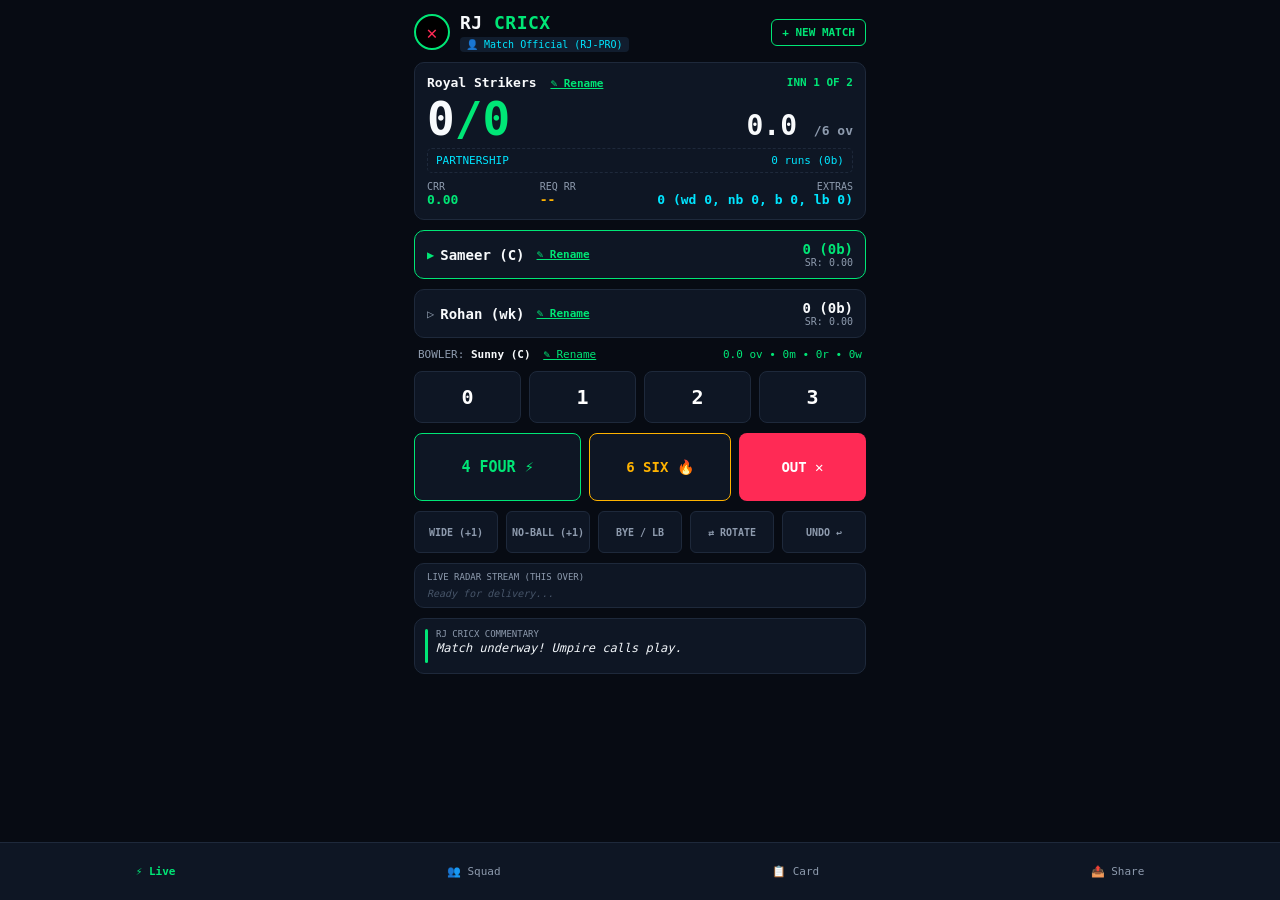
==== index.html @ 9ee1d6a0 "Create index.html" ====
<!DOCTYPE html>
<html lang="en">
<head>
  <meta charset="UTF-8">
  <meta name="viewport" content="width=device-width, initial-scale=1.0, user-scalable=no, maximum-scale=1.0">
  <title>RJ CRICX - International Cricket Scorer</title>
  
  <style>
    :root {
      --bg-dark: #070b13;
      --card-bg: #0e1624;
      --card-border: #1e293b;
      --neon-green: #00e676;
      --amber-fire: #ffb300;
      --out-red: #ff2a55;
      --cyan-radar: #00e5ff;
      --text-white: #f8fafc;
      --text-muted: #8e9bae;
    }
    * {
      box-sizing: border-box;
      margin: 0;
      padding: 0;
      font-family: -apple-system, BlinkMacSystemFont, "Segoe UI", Roboto, monospace, sans-serif;
      user-select: none;
      -webkit-tap-highlight-color: transparent;
      touch-action: manipulation;
    }
    body {
      background-color: var(--bg-dark);
      color: var(--text-white);
      display: flex;
      justify-content: center;
    }
    .app-container {
      width: 100%;
      max-width: 480px;
      min-height: 100vh;
      padding: 12px 14px 75px 14px;
      display: flex;
      flex-direction: column;
      gap: 10px;
    }
    /* Top Header */
    .top-header {
      display: flex;
      justify-content: space-between;
      align-items: center;
    }
    .brand-box {
      display: flex;
      align-items: center;
      gap: 10px;
    }
    .logo-circle {
      width: 36px;
      height: 36px;
      background: #000;
      border: 2px solid var(--neon-green);
      border-radius: 50%;
      display: flex;
      align-items: center;
      justify-content: center;
      color: var(--out-red);
      font-weight: 900;
      font-size: 18px;
    }
    .brand-text h1 {
      font-size: 18px;
      font-weight: 900;
      letter-spacing: 0.5px;
    }
    .brand-text h1 span { color: var(--neon-green); }
    .user-pill {
      background: #111d2e;
      color: var(--cyan-radar);
      font-size: 10px;
      padding: 2px 6px;
      border-radius: 4px;
      display: inline-flex;
      align-items: center;
      gap: 4px;
      font-family: monospace;
    }
    .btn-action-outline {
      background: transparent;
      border: 1px solid var(--neon-green);
      color: var(--neon-green);
      padding: 6px 10px;
      font-size: 11px;
      font-weight: bold;
      border-radius: 6px;
      cursor: pointer;
    }
    /* Score Cards */
    .card {
      background: var(--card-bg);
      border: 1px solid var(--card-border);
      border-radius: 10px;
      padding: 12px;
    }
    .card-header-row {
      display: flex;
      justify-content: space-between;
      align-items: center;
      font-size: 13px;
      font-weight: bold;
      font-family: monospace;
    }
    .rename-link {
      color: var(--neon-green);
      font-size: 11px;
      margin-left: 6px;
      cursor: pointer;
      text-decoration: underline;
    }
    .inn-indicator { color: var(--neon-green); font-size: 11px; }
    .score-overs-row {
      display: flex;
      justify-content: space-between;
      align-items: flex-end;
      margin: 6px 0;
    }
    .score-display {
      font-size: 46px;
      font-weight: 900;
      line-height: 1;
    }
    .wicket-num { color: var(--neon-green); }
    .overs-display { font-size: 28px; font-weight: bold; }
    .total-overs-label { font-size: 13px; color: var(--text-muted); }
    .free-hit-badge {
      display: none;
      background: var(--out-red);
      color: #fff;
      font-size: 10px;
      font-weight: bold;
      padding: 3px 8px;
      border-radius: 4px;
      animation: pulseBadge 0.8s infinite alternate;
    }
    @keyframes pulseBadge {
      from { opacity: 0.7; transform: scale(0.96); }
      to { opacity: 1; transform: scale(1.04); }
    }
    .target-box {
      background: #112033;
      border: 1px solid var(--cyan-radar);
      padding: 6px 8px;
      border-radius: 5px;
      display: none;
      justify-content: space-between;
      color: var(--cyan-radar);
      font-size: 11px;
      font-family: monospace;
      margin-bottom: 8px;
      font-weight: bold;
    }
    .partnership-box {
      border: 1px dashed var(--card-border);
      padding: 5px 8px;
      border-radius: 5px;
      display: flex;
      justify-content: space-between;
      color: var(--cyan-radar);
      font-size: 11px;
      font-family: monospace;
      margin-bottom: 8px;
    }
    .telemetry-grid { display: flex; justify-content: space-between; }
    .telemetry-item label {
      font-size: 10px;
      color: var(--text-muted);
      display: block;
      font-family: monospace;
    }
    .telemetry-item .val {
      font-size: 13px;
      font-weight: bold;
      font-family: monospace;
    }
    .crr-val { color: var(--neon-green); }
    .req-val { color: var(--amber-fire); }
    .extras-val { color: var(--cyan-radar); }
    /* Batter Cards */
    .batter-card {
      display: flex;
      justify-content: space-between;
      align-items: center;
      padding: 10px 12px;
    }
    .active-striker { border: 1px solid var(--neon-green); }
    .batter-left {
      display: flex;
      align-items: center;
      gap: 6px;
      font-size: 14px;
      font-weight: bold;
    }
    .strike-arrow { color: var(--neon-green); font-size: 12px; }
    .strike-arrow.muted { color: var(--text-muted); }
    .batter-right { text-align: right; font-family: monospace; }
    .runs-balls { font-size: 14px; font-weight: bold; color: var(--neon-green); }
    .batter-card:not(.active-striker) .runs-balls { color: var(--text-white); }
    .strike-rate { font-size: 10px; color: var(--text-muted); }
    /* Bowler Bar */
    .bowler-bar {
      display: flex;
      justify-content: space-between;
      align-items: center;
      font-size: 11px;
      font-family: monospace;
      padding: 0 4px;
    }
    .bowler-tag { color: var(--text-muted); }
    .bowler-stats { color: var(--neon-green); }
    /* Keypad Grid */
    .keypad-row { display: flex; gap: 8px; }
    .key-btn {
      flex: 1;
      height: 52px;
      background: var(--card-bg);
      border: 1px solid var(--card-border);
      border-radius: 8px;
      color: #fff;
      font-size: 20px;
      font-weight: bold;
      font-family: monospace;
      cursor: pointer;
    }
    .key-btn:active, .action-btn:active, .ctrl-btn:active {
      transform: scale(0.96);
      opacity: 0.8;
    }
    .boundaries-row { height: 68px; }
    .btn-four {
      flex: 1.3;
      background: var(--card-bg);
      border: 1.5px solid var(--neon-green);
      border-radius: 8px;
      color: var(--neon-green);
      font-size: 15px;
      font-weight: 900;
      font-family: monospace;
      cursor: pointer;
    }
    .btn-six {
      flex: 1.1;
      background: var(--card-bg);
      border: 1.5px solid var(--amber-fire);
      border-radius: 8px;
      color: var(--amber-fire);
      font-size: 14px;
      font-weight: 900;
      font-family: monospace;
      cursor: pointer;
    }
    .btn-out {
      flex: 1;
      background: var(--out-red);
      border: none;
      border-radius: 8px;
      color: #fff;
      font-size: 14px;
      font-weight: 900;
      cursor: pointer;
    }
    .controls-row button {
      flex: 1;
      height: 42px;
      background: var(--card-bg);
      border: 1px solid var(--card-border);
      border-radius: 6px;
      color: var(--text-muted);
      font-size: 10px;
      font-weight: bold;
      font-family: monospace;
      cursor: pointer;
    }
    /* Radar Stream */
    .radar-card { padding: 8px 12px; display: flex; flex-direction: column; gap: 6px; }
    .radar-title { font-size: 9px; color: var(--text-muted); font-family: monospace; }
    .radar-stream { display: flex; gap: 6px; overflow-x: auto; align-items: center; }
    .ball-badge {
      width: 26px;
      height: 26px;
      border-radius: 50%;
      display: flex;
      align-items: center;
      justify-content: center;
      font-size: 11px;
      font-weight: bold;
      font-family: monospace;
      background: #111d2e;
      color: #fff;
      flex-shrink: 0;
    }
    .ball-badge.four { background: var(--neon-green); color: #000; }
    .ball-badge.six { background: var(--amber-fire); color: #000; }
    .ball-badge.wicket { background: var(--out-red); color: #fff; }
    .ball-badge.extra { border: 1px solid var(--cyan-radar); color: var(--cyan-radar); }
    .empty-radar { font-size: 10px; color: #475569; font-style: italic; }
    /* Commentary */
    .commentary-card { display: flex; gap: 8px; align-items: flex-start; padding: 10px; }
    .comm-line {
      width: 3px;
      height: 34px;
      background: var(--neon-green);
      border-radius: 2px;
      flex-shrink: 0;
    }
    .comm-title { font-size: 9px; color: var(--text-muted); font-family: monospace; }
    #commBody { font-size: 12px; font-style: italic; margin-top: 2px; color: #f1f5f9; }
    /* Bottom Navigation */
    .bottom-nav {
      position: fixed;
      bottom: 0; left: 0; right: 0;
      height: 58px;
      background: var(--card-bg);
      border-top: 1px solid var(--card-border);
      display: flex;
      justify-content: space-around;
      align-items: center;
      z-index: 100;
    }
    .nav-item {
      background: none;
      border: none;
      color: var(--text-muted);
      display: flex;
      flex-direction: column;
      align-items: center;
      gap: 3px;
      font-size: 11px;
      cursor: pointer;
    }
    .nav-item.active { color: var(--neon-green); font-weight: bold; }
    /* Modals */
    .modal-backdrop {
      display: none;
      position: fixed;
      top: 0; left: 0; right: 0; bottom: 0;
      background: rgba(0, 0, 0, 0.85);
      align-items: center;
      justify-content: center;
      z-index: 999;
    }
    .modal-box {
      background: var(--card-bg);
      border: 1px solid var(--card-border);
      width: 90%;
      max-width: 360px;
      border-radius: 12px;
      padding: 18px;
      display: flex;
      flex-direction: column;
      gap: 12px;
    }
    .wide-box { max-width: 440px; max-height: 85vh; overflow-y: auto; }
    .modal-title { font-size: 16px; font-weight: bold; }
    .out-color { color: var(--out-red); }
    .green-color { color: var(--neon-green); }
    .form-group { display: flex; flex-direction: column; gap: 4px; }
    .form-group label { font-size: 11px; color: var(--text-muted); }
    .form-group select, .form-group input {
      background: var(--bg-dark);
      border: 1px solid var(--card-border);
      color: #fff;
      padding: 10px;
      border-radius: 6px;
      font-size: 14px;
      outline: none;
    }
    .form-group input:focus { border-color: var(--neon-green); }
    .modal-actions { display: flex; justify-content: flex-end; gap: 8px; margin-top: 6px; }
    .btn-cancel { background: transparent; border: none; color: var(--text-muted); padding: 8px 12px; cursor: pointer; }
    .btn-confirm-out { background: var(--out-red); border: none; color: #fff; padding: 10px 16px; border-radius: 6px; font-weight: bold; cursor: pointer; }
    .btn-confirm-green { background: var(--neon-green); border: none; color: var(--bg-dark); padding: 10px 16px; border-radius: 6px; font-weight: bold; cursor: pointer; }
    .sc-table { width: 100%; border-collapse: collapse; font-size: 11px; margin-bottom: 14px; }
    .sc-table th, .sc-table td { padding: 6px 4px; text-align: right; border-bottom: 1px solid var(--card-border); }
    .sc-table th:first-child, .sc-table td:first-child { text-align: left; }
    .sc-table th { color: var(--text-muted); font-family: monospace; }
    .sc-title { font-size: 12px; font-weight: bold; color: var(--neon-green); margin: 10px 0 4px 0; font-family: monospace; }
    .player-list-item {
      display: flex;
      justify-content: space-between;
      align-items: center;
      background: #111d2e;
      padding: 8px 10px;
      border-radius: 6px;
      margin-bottom: 6px;
      font-size: 13px;
    }
    .player-list-item button {
      background: var(--out-red);
      border: none;
      color: white;
      padding: 4px 8px;
      border-radius: 4px;
      font-size: 11px;
    }
    .extras-btn-grid {
      display: grid;
      grid-template-columns: 1fr 1fr;
      gap: 8px;
    }
    .extras-btn-grid button {
      background: var(--bg-dark);
      border: 1px solid var(--card-border);
      color: var(--text-white);
      padding: 10px;
      border-radius: 6px;
      font-size: 12px;
      cursor: pointer;
    }
    .extras-btn-grid button:active {
      background: var(--neon-green);
      color: var(--bg-dark);
    }
  </style>
</head>
<body>

  <div class="app-container">
    
    <!-- Top Bar -->
    <header class="top-header">
      <div class="brand-box">
        <div class="logo-circle">✕</div>
        <div class="brand-text">
          <h1>RJ <span>CRICX</span></h1>
          <div class="user-pill">
            <span>👤 Match Official (RJ-PRO)</span>
          </div>
        </div>
      </div>
      <button class="btn-action-outline" onclick="openNewMatchModal()">+ NEW MATCH</button>
    </header>

    <!-- Scorecard Header Card -->
    <section class="card">
      <div class="card-header-row">
        <div>
          <span id="teamName">Royal Strikers</span>
          <span class="rename-link" onclick="openRenameModal('team')">✎ Rename</span>
        </div>
        <div style="display: flex; align-items: center; gap: 6px;">
          <span class="free-hit-badge" id="freeHitBadge">FREE HIT!</span>
          <span class="inn-indicator" id="innIndicator">INN 1 OF 2</span>
        </div>
      </div>

      <div class="score-overs-row">
        <div class="score-display">
          <span id="totalRuns">0</span><span class="wicket-num">/<span id="totalWickets">0</span></span>
        </div>
        <div class="overs-display">
          <span id="completedOvers">0.0</span> <span class="total-overs-label" id="maxOversLabel">/6 ov</span>
        </div>
      </div>

      <div class="target-box" id="targetBox">
        <span>TARGET: <b id="targetText">0</b></span>
        <span id="needText">Need 0 in 0b</span>
      </div>

      <div class="partnership-box">
        <span>PARTNERSHIP</span>
        <span id="partnershipText">0 runs (0b)</span>
      </div>

      <div class="telemetry-grid">
        <div class="telemetry-item">
          <label>CRR</label>
          <div class="val crr-val" id="crrVal">0.00</div>
        </div>
        <div class="telemetry-item">
          <label>REQ RR</label>
          <div class="val req-val" id="reqVal">--</div>
        </div>
        <div class="telemetry-item" style="text-align: right;">
          <label>EXTRAS</label>
          <div class="val extras-val" id="extrasVal">0 (wd 0, nb 0, b 0, lb 0)</div>
        </div>
      </div>
    </section>

    <!-- Striker Batter Card -->
    <div class="card batter-card active-striker" id="strikerCard">
      <div class="batter-left">
        <span class="strike-arrow">▶</span>
        <span class="player-name" id="strikerName">Sameer (C)</span>
        <span class="rename-link" onclick="openRenameModal('striker')">✎ Rename</span>
      </div>
      <div class="batter-right">
        <div class="runs-balls"><span id="strikerRuns">0</span> (<span id="strikerBalls">0</span>b)</div>
        <div class="strike-rate">SR: <span id="strikerSR">0.00</span></div>
      </div>
    </div>

    <!-- Non-Striker Batter Card -->
    <div class="card batter-card" id="nonStrikerCard">
      <div class="batter-left">
        <span class="strike-arrow muted">▷</span>
        <span class="player-name" id="nonStrikerName">Rohan (wk)</span>
        <span class="rename-link" onclick="openRenameModal('nonStriker')">✎ Rename</span>
      </div>
      <div class="batter-right">
        <div class="runs-balls"><span id="nonStrikerRuns">0</span> (<span id="nonStrikerBalls">0</span>b)</div>
        <div class="strike-rate">SR: <span id="nonStrikerSR">0.00</span></div>
      </div>
    </div>

    <!-- Bowler Bar -->
    <div class="bowler-bar">
      <div>
        <span class="bowler-tag">BOWLER: </span>
        <span id="bowlerName" style="font-weight: bold;">Sunny (C)</span>
        <span class="rename-link" onclick="openRenameModal('bowler')">✎ Rename</span>
      </div>
      <div class="bowler-stats" id="bowlerFigures">0.0 ov • 0m • 0r • 0w</div>
    </div>

    <!-- Scoring Keypad: Runs -->
    <div class="keypad-row">
      <button class="key-btn" onclick="addDelivery(0)">0</button>
      <button class="key-btn" onclick="addDelivery(1)">1</button>
      <button class="key-btn" onclick="addDelivery(2)">2</button>
      <button class="key-btn" onclick="addDelivery(3)">3</button>
    </div>

    <!-- Scoring Keypad: Boundaries & Wicket -->
    <div class="keypad-row boundaries-row">
      <button class="action-btn btn-four" onclick="addDelivery(4, false, false, true, false)">4 FOUR ⚡</button>
      <button class="action-btn btn-six" onclick="addDelivery(6, false, false, false, true)">6 SIX 🔥</button>
      <button class="action-btn btn-out" onclick="openWicketModal()">OUT ✕</button>
    </div>

    <!-- Scoring Keypad: Extras & Controls -->
    <div class="keypad-row controls-row">
      <button class="ctrl-btn" onclick="addDelivery(0, true, false)">WIDE (+1)</button>
      <button class="ctrl-btn" onclick="addDelivery(0, false, true)">NO-BALL (+1)</button>
      <button class="ctrl-btn" onclick="openExtrasModal()">BYE / LB</button>
      <button class="ctrl-btn" onclick="swapStrikeManual()">⇄ ROTATE</button>
      <button class="ctrl-btn" onclick="undoLastBall()">UNDO ↩</button>
    </div>

    <!-- Radar Timeline -->
    <div class="card radar-card">
      <div class="radar-title">LIVE RADAR STREAM (THIS OVER)</div>
      <div class="radar-stream" id="radarBalls">
        <span class="empty-radar">Ready for delivery...</span>
      </div>
    </div>

    <!-- Dynamic Commentary -->
    <div class="card commentary-card">
      <div class="comm-line"></div>
      <div>
        <div class="comm-title">RJ CRICX COMMENTARY</div>
        <p id="commBody">Match underway! Umpire calls play.</p>
      </div>
    </div>

    <!-- Bottom Nav Tabs -->
    <nav class="bottom-nav">
      <button class="nav-item active"><span>⚡ Live</span></button>
      <button class="nav-item" onclick="openSquadModal()"><span>👥 Squad</span></button>
      <button class="nav-item" onclick="openScorecardModal()"><span>📋 Card</span></button>
      <button class="nav-item" onclick="shareMatchSummary()"><span>📤 Share</span></button>
    </nav>

  </div>

  <!-- Rename In-App Modal -->
  <div class="modal-backdrop" id="renameModal">
    <div class="modal-box">
      <h3 class="modal-title green-color" id="renameTitle">Rename Player</h3>
      <div class="form-group">
        <label>Enter New Name:</label>
        <input type="text" id="renameInput" placeholder="Name...">
      </div>
      <div class="modal-actions">
        <button class="btn-cancel" onclick="closeRenameModal()">CANCEL</button>
        <button class="btn-confirm-green" onclick="saveRename()">SAVE</button>
      </div>
    </div>
  </div>

  <!-- Wicket Modal -->
  <div class="modal-backdrop" id="wicketModal">
    <div class="modal-box">
      <h3 class="modal-title out-color">FALL OF WICKET (MCC RULES)</h3>
      <p id="freeHitWicketNotice" style="font-size: 11px; color: var(--out-red); display: none; font-weight: bold;">
        ⚠️ FREE HIT: Batter can ONLY be dismissed via RUN OUT!
      </p>
      <div class="form-group">
        <label>Who is Dismissed?</label>
        <select id="whoIsOutSelect">
          <option value="striker">Striker (Facing delivery)</option>
          <option value="nonStriker">Non-Striker (Runner)</option>
        </select>
      </div>
      <div class="form-group">
        <label>Method of Dismissal</label>
        <select id="dismissalSelect">
          <option value="Caught">Caught</option>
          <option value="Bowled">Bowled</option>
          <option value="LBW">LBW</option>
          <option value="Run Out">Run Out</option>
          <option value="Stumped">Stumped</option>
          <option value="Hit Wicket">Hit Wicket</option>
        </select>
      </div>
      <div class="form-group">
        <label>Next Incoming Batter</label>
        <input type="text" id="incomingBatterInput" placeholder="Enter next batter...">
      </div>
      <div class="modal-actions">
        <button class="btn-cancel" onclick="closeWicketModal()">CANCEL</button>
        <button class="btn-confirm-out" onclick="confirmWicket()">CONFIRM OUT</button>
      </div>
    </div>
  </div>

  <!-- Touch In-App Extras Modal (Bye / Leg-Bye) -->
  <div class="modal-backdrop" id="extrasModal">
    <div class="modal-box">
      <h3 class="modal-title cyan-color">BYES & LEG-BYES (MCC RULES)</h3>
      <p style="font-size: 11px; color: var(--text-muted);">Runs will be added to extras, not charged to the bowler.</p>
      <div class="extras-btn-grid">
        <button onclick="submitExtras('bye', 1)">1 BYE</button>
        <button onclick="submitExtras('legbye', 1)">1 LEG-BYE</button>
        <button onclick="submitExtras('bye', 2)">2 BYES</button>
        <button onclick="submitExtras('legbye', 2)">2 LEG-BYES</button>
        <button onclick="submitExtras('bye', 3)">3 BYES</button>
        <button onclick="submitExtras('legbye', 3)">3 LEG-BYES</button>
        <button onclick="submitExtras('bye', 4)">4 BYES (Boundary)</button>
        <button onclick="submitExtras('legbye', 4)">4 LEG-BYES</button>
      </div>
      <div class="modal-actions">
        <button class="btn-cancel" onclick="closeExtrasModal()">CANCEL</button>
      </div>
    </div>
  </div>

  <!-- Bowler Change Modal -->
  <div class="modal-backdrop" id="bowlerModal">
    <div class="modal-box">
      <h3 class="modal-title green-color">OVER COMPLETED</h3>
      <p style="font-size: 12px; color: var(--text-muted);" id="bowlerOverNotice">Select next bowler. Same bowler cannot bowl consecutive overs.</p>
      <div class="form-group">
        <label>Next Bowler Name</label>
        <input type="text" id="nextBowlerInput" placeholder="Bowler name...">
      </div>
      <div class="modal-actions">
        <button class="btn-confirm-green" onclick="confirmNextBowler()">START NEXT OVER</button>
      </div>
    </div>
  </div>

  <!-- Squad Modal -->
  <div class="modal-backdrop" id="squadModal">
    <div class="modal-box wide-box">
      <div style="display: flex; justify-content: space-between; align-items: center;">
        <h3 class="modal-title green-color">SQUAD & PLAYER DATABASE</h3>
        <button onclick="closeSquadModal()" style="background: none; border: none; color: #fff; font-size: 18px;">✕</button>
      </div>
      <div class="form-group" style="margin-top: 10px;">
        <label>Add Player to Squad Database:</label>
        <div style="display: flex; gap: 6px;">
          <input type="text" id="newSquadPlayerInput" placeholder="Player Name" style="flex: 1;">
          <button class="btn-confirm-green" onclick="addPlayerToSquad()">+ ADD</button>
        </div>
      </div>
      <div style="margin-top: 10px;">
        <label style="font-size: 11px; color: var(--text-muted);">Permanently Saved Players:</label>
        <div id="squadListContainer" style="margin-top: 6px; max-height: 250px; overflow-y: auto;"></div>
      </div>
    </div>
  </div>

  <!-- Full Scorecard Modal -->
  <div class="modal-backdrop" id="scorecardModal">
    <div class="modal-box wide-box">
      <div style="display: flex; justify-content: space-between; align-items: center;">
        <h3 class="modal-title green-color">OFFICIAL MATCH SCORECARD</h3>
        <button onclick="closeScorecardModal()" style="background: none; border: none; color: #fff; font-size: 18px;">✕</button>
      </div>
      <div id="scorecardContent"></div>
    </div>
  </div>

  <!-- Match Setup Modal -->
  <div class="modal-backdrop" id="newMatchModal">
    <div class="modal-box">
      <h3 class="modal-title green-color">CREATE NEW FIXTURE</h3>
      <div class="form-group">
        <label>Team 1 (Batting First)</label>
        <input type="text" id="newTeamA" value="Royal Strikers">
      </div>
      <div class="form-group">
        <label>Team 2 (Bowling First)</label>
        <input type="text" id="newTeamB" value="Thunder Kings">
      </div>
      <div class="form-group">
        <label>Overs per Innings</label>
        <input type="number" id="newOvers" value="6" min="1" max="50">
      </div>
      <div class="modal-actions">
        <button class="btn-cancel" onclick="closeNewMatchModal()">CANCEL</button>
        <button class="btn-confirm-green" onclick="confirmNewMatch()">START MATCH</button>
      </div>
    </div>
  </div>

  <script>
    // Audio Synthesizer
    const AudioCtx = window.AudioContext || window.webkitAudioContext;
    let audioCtx = null;
    
    function playTone(freq, type = "sine", duration = 0.12) {
      try {
        if (!audioCtx) audioCtx = new AudioCtx();
        if (audioCtx.state === 'suspended') audioCtx.resume();
        const osc = audioCtx.createOscillator();
        const gain = audioCtx.createGain();
        osc.type = type;
        osc.frequency.setValueAtTime(freq, audioCtx.currentTime);
        gain.gain.setValueAtTime(0.18, audioCtx.currentTime);
        gain.gain.exponentialRampToValueAtTime(0.01, audioCtx.currentTime + duration);
        osc.connect(gain);
        gain.connect(audioCtx.destination);
        osc.start();
        osc.stop(audioCtx.currentTime + duration);
      } catch(e) {}
    }

    function soundFour() {
      playTone(523.25, "triangle", 0.1);
      setTimeout(() => playTone(659.25, "triangle", 0.15), 100);
    }
    function soundSix() {
      playTone(440, "sawtooth", 0.1);
      setTimeout(() => playTone(554.37, "sawtooth", 0.12), 90);
      setTimeout(() => playTone(880, "sawtooth", 0.25), 190);
    }
    function soundWicket() {
      playTone(260, "sawtooth", 0.2);
      setTimeout(() => playTone(130, "sawtooth", 0.35), 140);
    }

    // Cricket State Model
    const DB_KEY = "RJ_CRICX_PRO_MASTER_DB";
    
    const INITIAL_MODEL = {
      teamA: "Royal Strikers",
      teamB: "Thunder Kings",
      battingTeam: "Royal Strikers",
      bowlingTeam: "Thunder Kings",
      maxOvers: 6,
      currentInnings: 1,
      target: 0,
      isMatchOver: false,
      isFreeHit: false,
      totalRuns: 0,
      totalWickets: 0,
      legalBalls: 0,
      wides: 0,
      noBalls: 0,
      byes: 0,
      legByes: 0,
      runsInCurrentOver: 0,
      partnershipRuns: 0,
      partnershipBalls: 0,
      striker: { name: "Sameer (C)", runs: 0, balls: 0, fours: 0, sixes: 0, dismissal: "not out" },
      nonStriker: { name: "Rohan (wk)", runs: 0, balls: 0, fours: 0, sixes: 0, dismissal: "not out" },
      bowler: { name: "Sunny (C)", legalBalls: 0, runsConceded: 0, wickets: 0, maidens: 0 },
      allBatters: [],
      allBowlers: [],
      fow: [],
      savedSquad: ["Sameer (C)", "Rohan (wk)", "Sunny (C)", "Virat", "Rohit", "Rahul", "Hardik", "Bumrah"],
      history: [],
      radarBalls: []
    };

    let state = null;
    try {
      const saved = localStorage.getItem(DB_KEY);
      if (saved) state = JSON.parse(saved);
    } catch(e) {}

    if (!state) resetToFreshState();

    function resetToFreshState() {
      state = JSON.parse(JSON.stringify(INITIAL_MODEL));
      state.allBatters = [state.striker, state.nonStriker];
      state.allBowlers = [state.bowler];
    }

    function commitState() {
      try {
        localStorage.setItem(DB_KEY, JSON.stringify(state));
      } catch(e) {}
      renderUI();
    }

    // Delivery Engine
    function addDelivery(runsBat, isWide = false, isNoBall = false, isFour = false, isSix = false, isBye = false, isLegBye = false, byeRuns = 0) {
      if (state.isMatchOver) {
        alert("Match finished! Tap + NEW MATCH to start another.");
        return;
      }
      if (navigator.vibrate) navigator.vibrate(25);

      state.history.push(JSON.parse(JSON.stringify(state)));

      let extraRuns = 0;
      const isLegal = !isWide && !isNoBall;

      if (isWide) {
        extraRuns = 1;
        state.wides += 1;
        state.bowler.runsConceded += 1;
        state.runsInCurrentOver += 1;
        playTone(320, "sine", 0.08);
      } else if (isNoBall) {
        extraRuns = 1;
        state.noBalls += 1;
        state.bowler.runsConceded += (runsBat + 1);
        state.striker.runs += runsBat;
        state.striker.balls += 1;
        state.runsInCurrentOver += (runsBat + 1);
        state.isFreeHit = true;
        playTone(380, "square", 0.1);
      } else if (isBye || isLegBye) {
        extraRuns = byeRuns;
        if (isBye) state.byes += byeRuns;
        if (isLegBye) state.legByes += byeRuns;
        state.striker.balls += 1;
        if (state.isFreeHit) state.isFreeHit = false;
        playTone(400, "sine", 0.06);
      } else {
        state.bowler.runsConceded += runsBat;
        state.striker.runs += runsBat;
        state.striker.balls += 1;
        state.runsInCurrentOver += runsBat;
        if (state.isFreeHit) state.isFreeHit = false;
        playTone(450, "sine", 0.05);
      }

      if (isFour) { state.striker.fours += 1; soundFour(); }
      if (isSix) { state.striker.sixes += 1; soundSix(); }

      const ballTotal = runsBat + extraRuns;
      state.totalRuns += ballTotal;
      state.partnershipRuns += ballTotal;
      if (isLegal) state.partnershipBalls += 1;

      // Radar stream
      let badgeClass = "";
      let badgeText = `${ballTotal}`;
      if (isFour) { badgeClass = "four"; badgeText = "4"; }
      else if (isSix) { badgeClass = "six"; badgeText = "6"; }
      else if (isWide) { badgeClass = "extra"; badgeText = "Wd"; }
      else if (isNoBall) { badgeClass = "extra"; badgeText = "Nb"; }
      else if (isBye) { badgeClass = "extra"; badgeText = `B${byeRuns}`; }
      else if (isLegBye) { badgeClass = "extra"; badgeText = `L${byeRuns}`; }
      state.radarBalls.push({ text: badgeText, class: badgeClass });

      // Legal ball check
      let overComplete = false;
      if (isLegal) {
        state.legalBalls += 1;
        state.bowler.legalBalls += 1;
        if (state.legalBalls % 6 === 0) overComplete = true;
      }

      // MCC Law Strike Rotation
      const runsToConsider = (isBye || isLegBye) ? byeRuns : runsBat;
      if (!isFour && !isSix && (runsToConsider % 2 !== 0)) {
        swapCrease();
      }

      // Dynamic Commentary
      if (isSix) setComm(`SIX! What a strike! ${state.striker.name} sends it into orbit!`);
      else if (isFour) setComm(`FOUR! Pierces the infield, boundary to ${state.striker.name}!`);
      else if (isWide) setComm(`Wide ball called by the umpire.`);
      else if (isNoBall) setComm(`No-Ball! FREE HIT awarded!`);
      else if (isBye || isLegBye) setComm(`${runsToConsider} ${isBye ? "Bye(s)" : "Leg-Bye(s)"} completed.`);
      else if (runsBat === 0) setComm(`Dot ball, defended solidly.`);
      else setComm(`${runsBat} run(s) taken with good running.`);

      // Target chase check
      if (state.currentInnings === 2 && state.totalRuns >= state.target) {
        state.isMatchOver = true;
        const wLeft = 10 - state.totalWickets;
        setComm(`MATCH FINISHED! ${state.battingTeam} won by ${wLeft} wickets!`);
        alert(`🏆 MATCH OVER! ${state.battingTeam} successfully chased the target!`);
        commitState();
        return;
      }

      // Overs check
      if (state.legalBalls >= (state.maxOvers * 6)) {
        handleInningsEnd();
        return;
      }

      // Over complete
      if (overComplete) {
        if (state.runsInCurrentOver === 0) {
          state.bowler.maidens += 1;
        }
        state.runsInCurrentOver = 0;
        swapCrease();
        state.radarBalls = [];
        document.getElementById("bowlerOverNotice").innerText = `Previous bowler: ${state.bowler.name}. Select next eligible bowler:`;
        document.getElementById("nextBowlerInput").value = "";
        document.getElementById("bowlerModal").style.display = "flex";
      }

      commitState();
    }

    function openExtrasModal() {
      document.getElementById("extrasModal").style.display = "flex";
    }
    function closeExtrasModal() {
      document.getElementById("extrasModal").style.display = "none";
    }
    function submitExtras(type, runs) {
      closeExtrasModal();
      if (type === 'bye') {
        addDelivery(0, false, false, false, false, true, false, runs);
      } else {
        addDelivery(0, false, false, false, false, false, true, runs);
      }
    }

    function handleInningsEnd() {
      if (state.currentInnings === 1) {
        state.target = state.totalRuns + 1;
        alert(`Innings Break! ${state.battingTeam} set a target of ${state.target} runs.`);
        state.currentInnings = 2;
        const prevBat = state.battingTeam;
        state.battingTeam = state.bowlingTeam;
        state.bowlingTeam = prevBat;
        state.totalRuns = 0;
        state.totalWickets = 0;
        state.legalBalls = 0;
        state.wides = 0;
        state.noBalls = 0;
        state.byes = 0;
        state.legByes = 0;
        state.runsInCurrentOver = 0;
        state.partnershipRuns = 0;
        state.partnershipBalls = 0;
        state.radarBalls = [];
        state.striker = { name: `${state.battingTeam} Opener 1`, runs: 0, balls: 0, fours: 0, sixes: 0, dismissal: "not out" };
        state.nonStriker = { name: `${state.battingTeam} Opener 2`, runs: 0, balls: 0, fours: 0, sixes: 0, dismissal: "not out" };
        state.bowler = { name: `${state.bowlingTeam} Bowler`, legalBalls: 0, runsConceded: 0, wickets: 0, maidens: 0 };
        state.allBatters = [state.striker, state.nonStriker];
        state.allBowlers = [state.bowler];
        setComm(`Chase begins! ${state.battingTeam} need ${state.target} runs to win.`);
        commitState();
      } else {
        state.isMatchOver = true;
        if (state.totalRuns === (state.target - 1)) {
          alert("MATCH TIED! Scores level!");
        } else {
          const margin = (state.target - 1) - state.totalRuns;
          alert(`🏆 ${state.bowlingTeam} won by ${margin} runs!`);
        }
        commitState();
      }
    }

    function swapCrease() {
      const temp = state.striker;
      state.striker = state.nonStriker;
      state.nonStriker = temp;
    }

    function swapStrikeManual() {
      swapCrease();
      setComm("Strike rotated manually by scorer.");
      commitState();
    }

    // Wickets
    function openWicketModal() {
      const notice = document.getElementById("freeHitWicketNotice");
      if (state.isFreeHit) {
        notice.style.display = "block";
        document.getElementById("dismissalSelect").value = "Run Out";
      } else {
        notice.style.display = "none";
      }
      document.getElementById("wicketModal").style.display = "flex";
    }
    function closeWicketModal() {
      document.getElementById("wicketModal").style.display = "none";
    }
    function confirmWicket() {
      const type = document.getElementById("dismissalSelect").value;
      if (state.isFreeHit && type !== "Run Out") {
        alert("Illegal Dismissal! On a FREE HIT, batter can ONLY be Run Out.");
        return;
      }

      state.history.push(JSON.parse(JSON.stringify(state)));
      soundWicket();

      const who = document.getElementById("whoIsOutSelect").value;
      const incoming = document.getElementById("incomingBatterInput").value.trim() || `Batter ${state.totalWickets + 3}`;

      state.totalWickets += 1;
      if (type !== "Run Out") state.bowler.wickets += 1;
      state.legalBalls += 1;
      state.bowler.legalBalls += 1;
      state.partnershipRuns = 0;
      state.partnershipBalls = 0;

      state.radarBalls.push({ text: "W", class: "wicket" });

      const dismissedBatter = (who === "striker") ? state.striker : state.nonStriker;
      dismissedBatter.dismissal = `${type} b ${state.bowler.name}`;

      const ovText = `${Math.floor(state.legalBalls/6)}.${state.legalBalls%6}`;
      state.fow.push(`${state.totalWickets}-${state.totalRuns} (${dismissedBatter.name}, ${ovText} ov)`);

      const newBatterObj = { name: incoming, runs: 0, balls: 0, fours: 0, sixes: 0, dismissal: "not out" };
      state.allBatters.push(newBatterObj);

      if (who === "striker" || type === "Caught") {
        state.striker = newBatterObj;
      } else {
        state.nonStriker = newBatterObj;
      }

      if (!state.savedSquad.includes(incoming)) state.savedSquad.push(incoming);
      if (state.isFreeHit) state.isFreeHit = false;

      closeWicketModal();
      setComm(`WICKET! ${dismissedBatter.name} is OUT! In walks ${incoming}.`);

      if (state.totalWickets >= 10) {
        alert("Innings All Out!");
        handleInningsEnd();
        return;
      }

      if (state.legalBalls % 6 === 0) {
        swapCrease();
        state.radarBalls = [];
        document.getElementById("bowlerModal").style.display = "flex";
      }

      commitState();
    }

    function confirmNextBowler() {
      const name = document.getElementById("nextBowlerInput").value.trim() || `Bowler ${state.allBowlers.length + 1}`;
      let existing = state.allBowlers.find(b => b.name.toLowerCase() === name.toLowerCase());
      if (!existing) {
        existing = { name: name, legalBalls: 0, runsConceded: 0, wickets: 0, maidens: 0 };
        state.allBowlers.push(existing);
      }
      state.bowler = existing;
      if (!state.savedSquad.includes(name)) state.savedSquad.push(name);
      document.getElementById("bowlerModal").style.display = "none";
      commitState();
    }

    // Rename
    let activeRenameTarget = "";
    function openRenameModal(target) {
      activeRenameTarget = target;
      let title = "Rename Player";
      let val = "";
      if (target === "team") { title = "Rename Team"; val = state.battingTeam; }
      else if (target === "striker") { title = "Rename Striker"; val = state.striker.name; }
      else if (target === "nonStriker") { title = "Rename Non-Striker"; val = state.nonStriker.name; }
      else if (target === "bowler") { title = "Rename Bowler"; val = state.bowler.name; }
      
      document.getElementById("renameTitle").innerText = title;
      document.getElementById("renameInput").value = val;
      document.getElementById("renameModal").style.display = "flex";
    }
    function closeRenameModal() {
      document.getElementById("renameModal").style.display = "none";
    }
    function saveRename() {
      const n = document.getElementById("renameInput").value.trim();
      if (!n) return;
      if (activeRenameTarget === "team") state.battingTeam = n;
      else if (activeRenameTarget === "striker") state.striker.name = n;
      else if (activeRenameTarget === "nonStriker") state.nonStriker.name = n;
      else if (activeRenameTarget === "bowler") state.bowler.name = n;

      if (activeRenameTarget !== "team" && !state.savedSquad.includes(n)) {
        state.savedSquad.push(n);
      }
      closeRenameModal();
      commitState();
    }

    // Squad
    function openSquadModal() {
      renderSquad();
      document.getElementById("squadModal").style.display = "flex";
    }
    function closeSquadModal() {
      document.getElementById("squadModal").style.display = "none";
    }
    function addPlayerToSquad() {
      const n = document.getElementById("newSquadPlayerInput").value.trim();
      if (n && !state.savedSquad.includes(n)) {
        state.savedSquad.push(n);
        document.getElementById("newSquadPlayerInput").value = "";
        renderSquad();
        commitState();
      }
    }
    function removeSquadPlayer(i) {
      state.savedSquad.splice(i, 1);
      renderSquad();
      commitState();
    }
    function renderSquad() {
      const el = document.getElementById("squadListContainer");
      if (state.savedSquad.length === 0) {
        el.innerHTML = "<p style='color:var(--text-muted); font-size:12px;'>No players saved.</p>";
        return;
      }
      el.innerHTML = state.savedSquad.map((p, idx) => `
        <div class="player-list-item">
          <span>${p}</span>
          <button onclick="removeSquadPlayer(${idx})">✕ Delete</button>
        </div>
      `).join("");
    }

    // Scorecard
    function openScorecardModal() {
      let bRows = state.allBatters.map(b => `
        <tr>
          <td>${b.name}<br><small style="color:var(--text-muted);">${b.dismissal}</small></td>
          <td><b>${b.runs}</b></td>
          <td>${b.balls}</td>
          <td>${b.fours}</td>
          <td>${b.sixes}</td>
        </tr>
      `).join("");

      let bowlRows = state.allBowlers.map(bw => {
        const ov = `${Math.floor(bw.legalBalls/6)}.${bw.legalBalls%6}`;
        return `
          <tr>
            <td>${bw.name}</td>
            <td>${ov}</td>
            <td>${bw.runsConceded}</td>
            <td><b>${bw.wickets}</b></td>
          </tr>
        `;
      }).join("");

      const fowStr = state.fow.length > 0 ? state.fow.join(" • ") : "None";

      document.getElementById("scorecardContent").innerHTML = `
        <div class="sc-title">${state.battingTeam.toUpperCase()} BATTING</div>
        <table class="sc-table">
          <thead><tr><th>Batter</th><th>R</th><th>B</th><th>4s</th><th>6s</th></tr></thead>
          <tbody>${bRows}</tbody>
        </table>
        <div class="sc-title">BOWLING FIGURES</div>
        <table class="sc-table">
          <thead><tr><th>Bowler</th><th>O</th><th>R</th><th>W</th></tr></thead>
          <tbody>${bowlRows}</tbody>
        </table>
        <div class="sc-title">FALL OF WICKETS</div>
        <p style="font-size:11px; color:var(--text-muted); font-family:monospace; margin-bottom:10px;">${fowStr}</p>
      `;
      document.getElementById("scorecardModal").style.display = "flex";
    }
    function closeScorecardModal() {
      document.getElementById("scorecardModal").style.display = "none";
    }

    // New Match
    function openNewMatchModal() {
      document.getElementById("newMatchModal").style.display = "flex";
    }
    function closeNewMatchModal() {
      document.getElementById("newMatchModal").style.display = "none";
    }
    function confirmNewMatch() {
      const tA = document.getElementById("newTeamA").value.trim() || "Team A";
      const tB = document.getElementById("newTeamB").value.trim() || "Team B";
      const ov = parseInt(document.getElementById("newOvers").value) || 6;
      resetToFreshState();
      state.teamA = tA;
      state.teamB = tB;
      state.battingTeam = tA;
      state.bowlingTeam = tB;
      state.maxOvers = ov;
      state.striker.name = `${tA} Opener 1`;
      state.nonStriker.name = `${tA} Opener 2`;
      state.bowler.name = `${tB} Bowler 1`;
      state.allBatters = [state.striker, state.nonStriker];
      state.allBowlers = [state.bowler];
      closeNewMatchModal();
      setComm(`New Match started: ${tA} vs ${tB}`);
      commitState();
    }

    // Undo
    function undoLastBall() {
      if (state.history.length === 0) {
        alert("No deliveries left to undo!");
        return;
      }
      state = state.history.pop();
      setComm("Last ball undone.");
      commitState();
    }

    function setComm(txt) {
      document.getElementById("commBody").innerText = txt;
    }

    function shareMatchSummary() {
      const msg = `RJ CricX Live: ${state.battingTeam} ${state.totalRuns}/${state.totalWickets} (${Math.floor(state.legalBalls/6)}.${state.legalBalls%6} ov).`;
      if (navigator.share) navigator.share({ title: "RJ CricX Live", text: msg });
      else alert(msg);
    }

    // Render Loop
    function renderUI() {
      document.getElementById("teamName").innerText = state.battingTeam;
      document.getElementById("totalRuns").innerText = state.totalRuns;
      document.getElementById("totalWickets").innerText = state.totalWickets;

      const ov = `${Math.floor(state.legalBalls / 6)}.${state.legalBalls % 6}`;
      document.getElementById("completedOvers").innerText = ov;
      document.getElementById("maxOversLabel").innerText = `/${state.maxOvers} ov`;
      document.getElementById("innIndicator").innerText = `INN ${state.currentInnings} OF 2`;

      // Free Hit
      document.getElementById("freeHitBadge").style.display = state.isFreeHit ? "inline-block" : "none";

      // Target Chase
      if (state.currentInnings === 2) {
        document.getElementById("targetBox").style.display = "flex";
        document.getElementById("targetText").innerText = state.target;
        const need = Math.max(0, state.target - state.totalRuns);
        const remBalls = Math.max(0, (state.maxOvers * 6) - state.legalBalls);
        document.getElementById("needText").innerText = `Need ${need} in ${remBalls}b`;
        document.getElementById("reqVal").innerText = remBalls > 0 ? (need / (remBalls / 6)).toFixed(2) : "--";
      } else {
        document.getElementById("targetBox").style.display = "none";
        document.getElementById("reqVal").innerText = "--";
      }

      document.getElementById("partnershipText").innerText = `${state.partnershipRuns} runs (${state.partnershipBalls}b)`;
      const crr = state.legalBalls > 0 ? (state.totalRuns / (state.legalBalls / 6)).toFixed(2) : "0.00";
      document.getElementById("crrVal").innerText = crr;
      document.getElementById("extrasVal").innerText = `${state.wides + state.noBalls + state.byes + state.legByes} (wd ${state.wides}, nb ${state.noBalls}, b ${state.byes}, lb ${state.legByes})`;

      document.getElementById("strikerName").innerText = state.striker.name;
      document.getElementById("strikerRuns").innerText = state.striker.runs;
      document.getElementById("strikerBalls").innerText = state.striker.balls;
      document.getElementById("strikerSR").innerText = state.striker.balls > 0 ? ((state.striker.runs / state.striker.balls) * 100).toFixed(1) : "0.00";

      document.getElementById("nonStrikerName").innerText = state.nonStriker.name;
      document.getElementById("nonStrikerRuns").innerText = state.nonStriker.runs;
      document.getElementById("nonStrikerBalls").innerText = state.nonStriker.balls;
      document.getElementById("nonStrikerSR").innerText = state.nonStriker.balls > 0 ? ((state.nonStriker.runs / state.nonStriker.balls) * 100).toFixed(1) : "0.00";

      document.getElementById("bowlerName").innerText = state.bowler.name;
      const bOv = `${Math.floor(state.bowler.legalBalls / 6)}.${state.bowler.legalBalls % 6}`;
      document.getElementById("bowlerFigures").innerText = `${bOv} ov • ${state.bowler.maidens}m • ${state.bowler.runsConceded}r • ${state.bowler.wickets}w`;

      const radar = document.getElementById("radarBalls");
      if (state.radarBalls.length === 0) {
        radar.innerHTML = `<span class="empty-radar">Ready for delivery...</span>`;
      } else {
        radar.innerHTML = state.radarBalls.map(b => `<div class="ball-badge ${b.class}">${b.text}</div>`).join("");
      }
    }

    renderUI();
  </script>
</body>
</html>
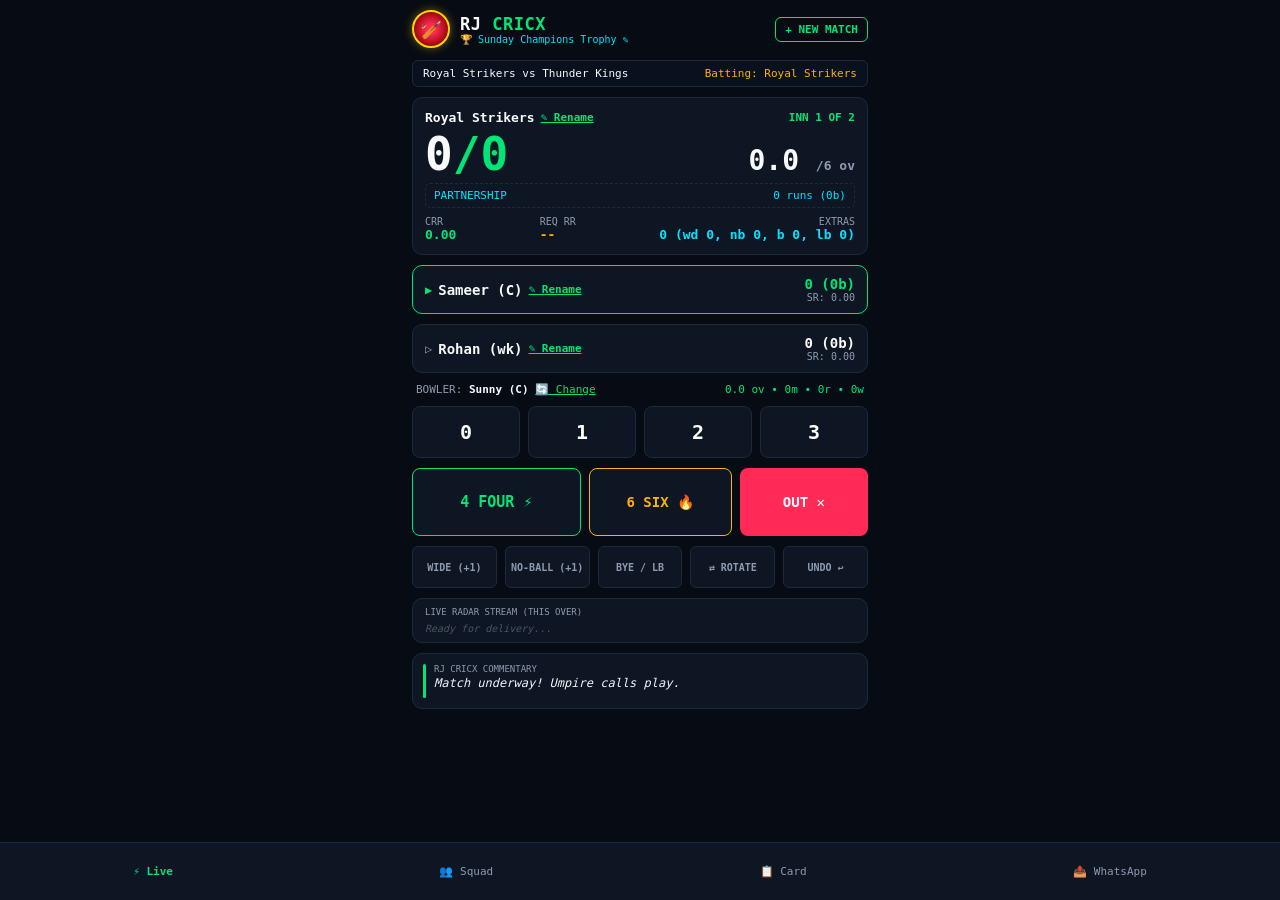
==== commit 3ad33f84: "Create index.html" ====
--- a/index.html
+++ b/index.html
@@ -3,7 +3,7 @@
 <head>
   <meta charset="UTF-8">
   <meta name="viewport" content="width=device-width, initial-scale=1.0, user-scalable=no, maximum-scale=1.0">
-  <title>RJ CRICX - International Cricket Scorer</title>
+  <title>RJ CRICX - Pro Cricket Scorer</title>
   
   <style>
     :root {
@@ -16,6 +16,7 @@
       --cyan-radar: #00e5ff;
       --text-white: #f8fafc;
       --text-muted: #8e9bae;
+      --gold-accent: #ffd700;
     }
     * {
       box-sizing: border-box;
@@ -36,63 +37,72 @@
       width: 100%;
       max-width: 480px;
       min-height: 100vh;
-      padding: 12px 14px 75px 14px;
+      padding: 10px 12px 75px 12px;
       display: flex;
       flex-direction: column;
       gap: 10px;
+      position: relative;
     }
     /* Top Header */
     .top-header {
       display: flex;
       justify-content: space-between;
       align-items: center;
+      padding-bottom: 2px;
     }
     .brand-box {
       display: flex;
       align-items: center;
       gap: 10px;
     }
-    .logo-circle {
-      width: 36px;
-      height: 36px;
-      background: #000;
-      border: 2px solid var(--neon-green);
+    .logo-badge {
+      width: 38px;
+      height: 38px;
+      background: radial-gradient(circle, #ff2a55 20%, #8b0000 80%);
+      border: 2px solid var(--gold-accent);
       border-radius: 50%;
       display: flex;
       align-items: center;
       justify-content: center;
-      color: var(--out-red);
-      font-weight: 900;
+      box-shadow: 0 0 10px rgba(255, 215, 0, 0.4);
       font-size: 18px;
     }
     .brand-text h1 {
-      font-size: 18px;
+      font-size: 17px;
       font-weight: 900;
       letter-spacing: 0.5px;
     }
     .brand-text h1 span { color: var(--neon-green); }
-    .user-pill {
-      background: #111d2e;
+    .tournament-tag {
       color: var(--cyan-radar);
       font-size: 10px;
-      padding: 2px 6px;
-      border-radius: 4px;
-      display: inline-flex;
-      align-items: center;
-      gap: 4px;
       font-family: monospace;
-    }
-    .btn-action-outline {
+      cursor: pointer;
+    }
+    .btn-new-match {
       background: transparent;
       border: 1px solid var(--neon-green);
       color: var(--neon-green);
-      padding: 6px 10px;
+      padding: 5px 9px;
       font-size: 11px;
       font-weight: bold;
       border-radius: 6px;
       cursor: pointer;
     }
-    /* Score Cards */
+    /* Match Context Strip */
+    .context-strip {
+      background: #09111e;
+      border: 1px solid var(--card-border);
+      border-radius: 6px;
+      padding: 6px 10px;
+      display: flex;
+      justify-content: space-between;
+      align-items: center;
+      font-size: 11px;
+      font-family: monospace;
+    }
+    .toss-info { color: var(--amber-fire); }
+    /* Cards */
     .card {
       background: var(--card-bg);
       border: 1px solid var(--card-border);
@@ -107,10 +117,14 @@
       font-weight: bold;
       font-family: monospace;
     }
+    .team-title-box {
+      display: flex;
+      align-items: center;
+      gap: 6px;
+    }
     .rename-link {
       color: var(--neon-green);
       font-size: 11px;
-      margin-left: 6px;
       cursor: pointer;
       text-decoration: underline;
     }
@@ -135,13 +149,13 @@
       color: #fff;
       font-size: 10px;
       font-weight: bold;
-      padding: 3px 8px;
+      padding: 2px 6px;
       border-radius: 4px;
-      animation: pulseBadge 0.8s infinite alternate;
-    }
-    @keyframes pulseBadge {
-      from { opacity: 0.7; transform: scale(0.96); }
-      to { opacity: 1; transform: scale(1.04); }
+      animation: pulse 0.7s infinite alternate;
+    }
+    @keyframes pulse {
+      from { transform: scale(0.95); opacity: 0.8; }
+      to { transform: scale(1.05); opacity: 1; }
     }
     .target-box {
       background: #112033;
@@ -277,7 +291,7 @@
       font-family: monospace;
       cursor: pointer;
     }
-    /* Radar Stream */
+    /* Radar */
     .radar-card { padding: 8px 12px; display: flex; flex-direction: column; gap: 6px; }
     .radar-title { font-size: 9px; color: var(--text-muted); font-family: monospace; }
     .radar-stream { display: flex; gap: 6px; overflow-x: auto; align-items: center; }
@@ -335,6 +349,34 @@
       cursor: pointer;
     }
     .nav-item.active { color: var(--neon-green); font-weight: bold; }
+    /* Celebration Overlay */
+    .celebration-overlay {
+      display: none;
+      position: fixed;
+      top: 0; left: 0; right: 0; bottom: 0;
+      background: rgba(0, 0, 0, 0.85);
+      z-index: 9999;
+      flex-direction: column;
+      align-items: center;
+      justify-content: center;
+      animation: popIn 0.3s cubic-bezier(0.175, 0.885, 0.32, 1.275);
+    }
+    @keyframes popIn {
+      from { transform: scale(0.6); opacity: 0; }
+      to { transform: scale(1); opacity: 1; }
+    }
+    .celebration-title {
+      font-size: 54px;
+      font-weight: 900;
+      letter-spacing: 2px;
+      text-shadow: 0 0 20px rgba(255, 255, 255, 0.6);
+    }
+    .celebration-subtitle {
+      font-size: 16px;
+      color: #fff;
+      margin-top: 6px;
+      font-family: monospace;
+    }
     /* Modals */
     .modal-backdrop {
       display: none;
@@ -351,15 +393,16 @@
       width: 90%;
       max-width: 360px;
       border-radius: 12px;
-      padding: 18px;
+      padding: 16px;
       display: flex;
       flex-direction: column;
       gap: 12px;
     }
     .wide-box { max-width: 440px; max-height: 85vh; overflow-y: auto; }
-    .modal-title { font-size: 16px; font-weight: bold; }
+    .modal-title { font-size: 15px; font-weight: bold; }
     .out-color { color: var(--out-red); }
     .green-color { color: var(--neon-green); }
+    .cyan-color { color: var(--cyan-radar); }
     .form-group { display: flex; flex-direction: column; gap: 4px; }
     .form-group label { font-size: 11px; color: var(--text-muted); }
     .form-group select, .form-group input {
@@ -374,31 +417,40 @@
     .form-group input:focus { border-color: var(--neon-green); }
     .modal-actions { display: flex; justify-content: flex-end; gap: 8px; margin-top: 6px; }
     .btn-cancel { background: transparent; border: none; color: var(--text-muted); padding: 8px 12px; cursor: pointer; }
-    .btn-confirm-out { background: var(--out-red); border: none; color: #fff; padding: 10px 16px; border-radius: 6px; font-weight: bold; cursor: pointer; }
-    .btn-confirm-green { background: var(--neon-green); border: none; color: var(--bg-dark); padding: 10px 16px; border-radius: 6px; font-weight: bold; cursor: pointer; }
-    .sc-table { width: 100%; border-collapse: collapse; font-size: 11px; margin-bottom: 14px; }
+    .btn-confirm-out { background: var(--out-red); border: none; color: #fff; padding: 9px 15px; border-radius: 6px; font-weight: bold; cursor: pointer; }
+    .btn-confirm-green { background: var(--neon-green); border: none; color: var(--bg-dark); padding: 9px 15px; border-radius: 6px; font-weight: bold; cursor: pointer; }
+    /* Bowler Select Grid */
+    .bowler-pick-list {
+      display: flex;
+      flex-direction: column;
+      gap: 6px;
+      max-height: 180px;
+      overflow-y: auto;
+      margin-top: 4px;
+    }
+    .bowler-pick-btn {
+      background: #111d2e;
+      border: 1px solid var(--card-border);
+      color: #fff;
+      padding: 8px 10px;
+      border-radius: 6px;
+      text-align: left;
+      font-size: 13px;
+      display: flex;
+      justify-content: space-between;
+      cursor: pointer;
+    }
+    .bowler-pick-btn.disabled {
+      opacity: 0.4;
+      cursor: not-allowed;
+      border-color: #333;
+    }
+    /* Tables */
+    .sc-table { width: 100%; border-collapse: collapse; font-size: 11px; margin-bottom: 12px; }
     .sc-table th, .sc-table td { padding: 6px 4px; text-align: right; border-bottom: 1px solid var(--card-border); }
     .sc-table th:first-child, .sc-table td:first-child { text-align: left; }
     .sc-table th { color: var(--text-muted); font-family: monospace; }
-    .sc-title { font-size: 12px; font-weight: bold; color: var(--neon-green); margin: 10px 0 4px 0; font-family: monospace; }
-    .player-list-item {
-      display: flex;
-      justify-content: space-between;
-      align-items: center;
-      background: #111d2e;
-      padding: 8px 10px;
-      border-radius: 6px;
-      margin-bottom: 6px;
-      font-size: 13px;
-    }
-    .player-list-item button {
-      background: var(--out-red);
-      border: none;
-      color: white;
-      padding: 4px 8px;
-      border-radius: 4px;
-      font-size: 11px;
-    }
+    .sc-title { font-size: 12px; font-weight: bold; color: var(--neon-green); margin: 8px 0 4px 0; font-family: monospace; }
     .extras-btn-grid {
       display: grid;
       grid-template-columns: 1fr 1fr;
@@ -413,34 +465,41 @@
       font-size: 12px;
       cursor: pointer;
     }
-    .extras-btn-grid button:active {
-      background: var(--neon-green);
-      color: var(--bg-dark);
-    }
+    .extras-btn-grid button:active { background: var(--neon-green); color: var(--bg-dark); }
   </style>
 </head>
 <body>
+
+  <!-- Fullscreen Celebration Modal -->
+  <div class="celebration-overlay" id="celebrationOverlay" onclick="dismissCelebration()">
+    <div class="celebration-title" id="celebrationTitle">FOUR!</div>
+    <div class="celebration-subtitle" id="celebrationSubtitle">Smashed through covers!</div>
+  </div>
 
   <div class="app-container">
     
     <!-- Top Bar -->
     <header class="top-header">
       <div class="brand-box">
-        <div class="logo-circle">✕</div>
+        <div class="logo-badge">🏏</div>
         <div class="brand-text">
           <h1>RJ <span>CRICX</span></h1>
-          <div class="user-pill">
-            <span>👤 Match Official (RJ-PRO)</span>
-          </div>
+          <div class="tournament-tag" id="tournamentLabel" onclick="editTournamentName()">🏆 Sunday League 2026 ✎</div>
         </div>
       </div>
-      <button class="btn-action-outline" onclick="openNewMatchModal()">+ NEW MATCH</button>
+      <button class="btn-new-match" onclick="openNewMatchModal()">+ NEW MATCH</button>
     </header>
 
-    <!-- Scorecard Header Card -->
+    <!-- Match Context Banner -->
+    <div class="context-strip">
+      <span id="matchTitleText">Royal Strikers vs Thunder Kings</span>
+      <span class="toss-info" id="tossStatusText">Batting: 1st Innings</span>
+    </div>
+
+    <!-- Main Scorecard Header Card -->
     <section class="card">
       <div class="card-header-row">
-        <div>
+        <div class="team-title-box">
           <span id="teamName">Royal Strikers</span>
           <span class="rename-link" onclick="openRenameModal('team')">✎ Rename</span>
         </div>
@@ -485,7 +544,7 @@
       </div>
     </section>
 
-    <!-- Striker Batter Card -->
+    <!-- Batter 1 (Striker) -->
     <div class="card batter-card active-striker" id="strikerCard">
       <div class="batter-left">
         <span class="strike-arrow">▶</span>
@@ -498,7 +557,7 @@
       </div>
     </div>
 
-    <!-- Non-Striker Batter Card -->
+    <!-- Batter 2 (Non-Striker) -->
     <div class="card batter-card" id="nonStrikerCard">
       <div class="batter-left">
         <span class="strike-arrow muted">▷</span>
@@ -516,12 +575,12 @@
       <div>
         <span class="bowler-tag">BOWLER: </span>
         <span id="bowlerName" style="font-weight: bold;">Sunny (C)</span>
-        <span class="rename-link" onclick="openRenameModal('bowler')">✎ Rename</span>
+        <span class="rename-link" onclick="openBowlerSelectModal()">🔄 Change</span>
       </div>
       <div class="bowler-stats" id="bowlerFigures">0.0 ov • 0m • 0r • 0w</div>
     </div>
 
-    <!-- Scoring Keypad: Runs -->
+    <!-- Keypad: Runs -->
     <div class="keypad-row">
       <button class="key-btn" onclick="addDelivery(0)">0</button>
       <button class="key-btn" onclick="addDelivery(1)">1</button>
@@ -529,14 +588,14 @@
       <button class="key-btn" onclick="addDelivery(3)">3</button>
     </div>
 
-    <!-- Scoring Keypad: Boundaries & Wicket -->
+    <!-- Keypad: Boundaries & Wicket -->
     <div class="keypad-row boundaries-row">
       <button class="action-btn btn-four" onclick="addDelivery(4, false, false, true, false)">4 FOUR ⚡</button>
       <button class="action-btn btn-six" onclick="addDelivery(6, false, false, false, true)">6 SIX 🔥</button>
       <button class="action-btn btn-out" onclick="openWicketModal()">OUT ✕</button>
     </div>
 
-    <!-- Scoring Keypad: Extras & Controls -->
+    <!-- Keypad: Controls & Extras -->
     <div class="keypad-row controls-row">
       <button class="ctrl-btn" onclick="addDelivery(0, true, false)">WIDE (+1)</button>
       <button class="ctrl-btn" onclick="addDelivery(0, false, true)">NO-BALL (+1)</button>
@@ -553,7 +612,7 @@
       </div>
     </div>
 
-    <!-- Dynamic Commentary -->
+    <!-- Commentary -->
     <div class="card commentary-card">
       <div class="comm-line"></div>
       <div>
@@ -562,17 +621,17 @@
       </div>
     </div>
 
-    <!-- Bottom Nav Tabs -->
+    <!-- Bottom Navigation Bar -->
     <nav class="bottom-nav">
       <button class="nav-item active"><span>⚡ Live</span></button>
       <button class="nav-item" onclick="openSquadModal()"><span>👥 Squad</span></button>
       <button class="nav-item" onclick="openScorecardModal()"><span>📋 Card</span></button>
-      <button class="nav-item" onclick="shareMatchSummary()"><span>📤 Share</span></button>
+      <button class="nav-item" onclick="shareFormattedScorecard()"><span>📤 WhatsApp</span></button>
     </nav>
 
   </div>
 
-  <!-- Rename In-App Modal -->
+  <!-- Rename Modal -->
   <div class="modal-backdrop" id="renameModal">
     <div class="modal-box">
       <h3 class="modal-title green-color" id="renameTitle">Rename Player</h3>
@@ -590,7 +649,7 @@
   <!-- Wicket Modal -->
   <div class="modal-backdrop" id="wicketModal">
     <div class="modal-box">
-      <h3 class="modal-title out-color">FALL OF WICKET (MCC RULES)</h3>
+      <h3 class="modal-title out-color">FALL OF WICKET</h3>
       <p id="freeHitWicketNotice" style="font-size: 11px; color: var(--out-red); display: none; font-weight: bold;">
         ⚠️ FREE HIT: Batter can ONLY be dismissed via RUN OUT!
       </p>
@@ -602,7 +661,7 @@
         </select>
       </div>
       <div class="form-group">
-        <label>Method of Dismissal</label>
+        <label>Dismissal Type</label>
         <select id="dismissalSelect">
           <option value="Caught">Caught</option>
           <option value="Bowled">Bowled</option>
@@ -613,7 +672,7 @@
         </select>
       </div>
       <div class="form-group">
-        <label>Next Incoming Batter</label>
+        <label>Next Batter Name</label>
         <input type="text" id="incomingBatterInput" placeholder="Enter next batter...">
       </div>
       <div class="modal-actions">
@@ -623,11 +682,38 @@
     </div>
   </div>
 
-  <!-- Touch In-App Extras Modal (Bye / Leg-Bye) -->
+  <!-- Bowler Picker Modal (Purane Bowlers List + Naya Bowler) -->
+  <div class="modal-backdrop" id="bowlerModal">
+    <div class="modal-box">
+      <h3 class="modal-title green-color" id="bowlerModalHeading">SELECT BOWLER</h3>
+      <p style="font-size: 11px; color: var(--text-muted);" id="bowlerNoticeText">
+        Choose from existing bowlers or enter a new bowler.
+      </p>
+      
+      <div class="form-group">
+        <label>Choose Existing Bowler:</label>
+        <div class="bowler-pick-list" id="bowlerPickList"></div>
+      </div>
+
+      <div class="form-group" style="margin-top: 6px;">
+        <label>Or Introduce New Bowler:</label>
+        <div style="display: flex; gap: 6px;">
+          <input type="text" id="newBowlerInput" placeholder="New Bowler Name" style="flex: 1;">
+          <button class="btn-confirm-green" onclick="confirmNewBowlerName()">+ USE</button>
+        </div>
+      </div>
+
+      <div class="modal-actions">
+        <button class="btn-cancel" onclick="closeBowlerModal()">CLOSE</button>
+      </div>
+    </div>
+  </div>
+
+  <!-- Extras Modal (Byes & Leg-Byes) -->
   <div class="modal-backdrop" id="extrasModal">
     <div class="modal-box">
-      <h3 class="modal-title cyan-color">BYES & LEG-BYES (MCC RULES)</h3>
-      <p style="font-size: 11px; color: var(--text-muted);">Runs will be added to extras, not charged to the bowler.</p>
+      <h3 class="modal-title cyan-color">BYES & LEG-BYES</h3>
+      <p style="font-size: 11px; color: var(--text-muted);">Runs count as extras, not charged to the bowler.</p>
       <div class="extras-btn-grid">
         <button onclick="submitExtras('bye', 1)">1 BYE</button>
         <button onclick="submitExtras('legbye', 1)">1 LEG-BYE</button>
@@ -635,26 +721,11 @@
         <button onclick="submitExtras('legbye', 2)">2 LEG-BYES</button>
         <button onclick="submitExtras('bye', 3)">3 BYES</button>
         <button onclick="submitExtras('legbye', 3)">3 LEG-BYES</button>
-        <button onclick="submitExtras('bye', 4)">4 BYES (Boundary)</button>
+        <button onclick="submitExtras('bye', 4)">4 BYES (Four)</button>
         <button onclick="submitExtras('legbye', 4)">4 LEG-BYES</button>
       </div>
       <div class="modal-actions">
         <button class="btn-cancel" onclick="closeExtrasModal()">CANCEL</button>
-      </div>
-    </div>
-  </div>
-
-  <!-- Bowler Change Modal -->
-  <div class="modal-backdrop" id="bowlerModal">
-    <div class="modal-box">
-      <h3 class="modal-title green-color">OVER COMPLETED</h3>
-      <p style="font-size: 12px; color: var(--text-muted);" id="bowlerOverNotice">Select next bowler. Same bowler cannot bowl consecutive overs.</p>
-      <div class="form-group">
-        <label>Next Bowler Name</label>
-        <input type="text" id="nextBowlerInput" placeholder="Bowler name...">
-      </div>
-      <div class="modal-actions">
-        <button class="btn-confirm-green" onclick="confirmNextBowler()">START NEXT OVER</button>
       </div>
     </div>
   </div>
@@ -667,34 +738,41 @@
         <button onclick="closeSquadModal()" style="background: none; border: none; color: #fff; font-size: 18px;">✕</button>
       </div>
       <div class="form-group" style="margin-top: 10px;">
-        <label>Add Player to Squad Database:</label>
+        <label>Add Player to Database:</label>
         <div style="display: flex; gap: 6px;">
           <input type="text" id="newSquadPlayerInput" placeholder="Player Name" style="flex: 1;">
           <button class="btn-confirm-green" onclick="addPlayerToSquad()">+ ADD</button>
         </div>
       </div>
       <div style="margin-top: 10px;">
-        <label style="font-size: 11px; color: var(--text-muted);">Permanently Saved Players:</label>
-        <div id="squadListContainer" style="margin-top: 6px; max-height: 250px; overflow-y: auto;"></div>
+        <label style="font-size: 11px; color: var(--text-muted);">Saved Players in Database:</label>
+        <div id="squadListContainer" style="margin-top: 6px; max-height: 220px; overflow-y: auto;"></div>
       </div>
     </div>
   </div>
 
-  <!-- Full Scorecard Modal -->
+  <!-- Scorecard Modal -->
   <div class="modal-backdrop" id="scorecardModal">
     <div class="modal-box wide-box">
       <div style="display: flex; justify-content: space-between; align-items: center;">
-        <h3 class="modal-title green-color">OFFICIAL MATCH SCORECARD</h3>
+        <h3 class="modal-title green-color">MATCH SCORECARD</h3>
         <button onclick="closeScorecardModal()" style="background: none; border: none; color: #fff; font-size: 18px;">✕</button>
       </div>
       <div id="scorecardContent"></div>
+      <div class="modal-actions">
+        <button class="btn-confirm-green" onclick="shareFormattedScorecard()">📤 SHARE ON WHATSAPP</button>
+      </div>
     </div>
   </div>
 
-  <!-- Match Setup Modal -->
+  <!-- New Match Wizard Modal -->
   <div class="modal-backdrop" id="newMatchModal">
     <div class="modal-box">
-      <h3 class="modal-title green-color">CREATE NEW FIXTURE</h3>
+      <h3 class="modal-title green-color">SETUP NEW MATCH</h3>
+      <div class="form-group">
+        <label>Tournament / League Title</label>
+        <input type="text" id="newTournament" value="Sunday Champions Trophy">
+      </div>
       <div class="form-group">
         <label>Team 1 (Batting First)</label>
         <input type="text" id="newTeamA" value="Royal Strikers">
@@ -715,7 +793,7 @@
   </div>
 
   <script>
-    // Audio Synthesizer
+    // Audio Synthesizer (Zero MP3s needed)
     const AudioCtx = window.AudioContext || window.webkitAudioContext;
     let audioCtx = null;
     
@@ -750,10 +828,32 @@
       setTimeout(() => playTone(130, "sawtooth", 0.35), 140);
     }
 
-    // Cricket State Model
-    const DB_KEY = "RJ_CRICX_PRO_MASTER_DB";
+    // Celebrations Overlay Trigger
+    let celebrationTimer = null;
+    function showCelebration(title, sub, colorClass = "green") {
+      const el = document.getElementById("celebrationOverlay");
+      const titleEl = document.getElementById("celebrationTitle");
+      const subEl = document.getElementById("celebrationSubtitle");
+
+      titleEl.innerText = title;
+      subEl.innerText = sub;
+      titleEl.style.color = (colorClass === "green") ? "var(--neon-green)" : (colorClass === "amber") ? "var(--amber-fire)" : "var(--out-red)";
+      
+      el.style.display = "flex";
+      clearTimeout(celebrationTimer);
+      celebrationTimer = setTimeout(() => {
+        el.style.display = "none";
+      }, 1300);
+    }
+    function dismissCelebration() {
+      document.getElementById("celebrationOverlay").style.display = "none";
+    }
+
+    // Cricket Data Model
+    const DB_KEY = "RJ_CRICX_PRO_MASTER_V2";
     
     const INITIAL_MODEL = {
+      tournament: "Sunday Champions Trophy",
       teamA: "Royal Strikers",
       teamB: "Thunder Kings",
       battingTeam: "Royal Strikers",
@@ -776,6 +876,7 @@
       striker: { name: "Sameer (C)", runs: 0, balls: 0, fours: 0, sixes: 0, dismissal: "not out" },
       nonStriker: { name: "Rohan (wk)", runs: 0, balls: 0, fours: 0, sixes: 0, dismissal: "not out" },
       bowler: { name: "Sunny (C)", legalBalls: 0, runsConceded: 0, wickets: 0, maidens: 0 },
+      lastOverBowler: "",
       allBatters: [],
       allBowlers: [],
       fow: [],
@@ -808,7 +909,7 @@
     // Delivery Engine
     function addDelivery(runsBat, isWide = false, isNoBall = false, isFour = false, isSix = false, isBye = false, isLegBye = false, byeRuns = 0) {
       if (state.isMatchOver) {
-        alert("Match finished! Tap + NEW MATCH to start another.");
+        alert("Match completed! Tap + NEW MATCH to start again.");
         return;
       }
       if (navigator.vibrate) navigator.vibrate(25);
@@ -849,8 +950,16 @@
         playTone(450, "sine", 0.05);
       }
 
-      if (isFour) { state.striker.fours += 1; soundFour(); }
-      if (isSix) { state.striker.sixes += 1; soundSix(); }
+      if (isFour) { 
+        state.striker.fours += 1; 
+        soundFour(); 
+        showCelebration("FOUR! ⚡", `${state.striker.name} cracks the boundary!`, "green");
+      }
+      if (isSix) { 
+        state.striker.sixes += 1; 
+        soundSix(); 
+        showCelebration("MAXIMUM! 🔥", `${state.striker.name} sends it out of the park!`, "amber");
+      }
 
       const ballTotal = runsBat + extraRuns;
       state.totalRuns += ballTotal;
@@ -876,27 +985,27 @@
         if (state.legalBalls % 6 === 0) overComplete = true;
       }
 
-      // MCC Law Strike Rotation
+      // Strike rotation (Odd runs swap)
       const runsToConsider = (isBye || isLegBye) ? byeRuns : runsBat;
       if (!isFour && !isSix && (runsToConsider % 2 !== 0)) {
         swapCrease();
       }
 
-      // Dynamic Commentary
-      if (isSix) setComm(`SIX! What a strike! ${state.striker.name} sends it into orbit!`);
-      else if (isFour) setComm(`FOUR! Pierces the infield, boundary to ${state.striker.name}!`);
-      else if (isWide) setComm(`Wide ball called by the umpire.`);
-      else if (isNoBall) setComm(`No-Ball! FREE HIT awarded!`);
-      else if (isBye || isLegBye) setComm(`${runsToConsider} ${isBye ? "Bye(s)" : "Leg-Bye(s)"} completed.`);
-      else if (runsBat === 0) setComm(`Dot ball, defended solidly.`);
-      else setComm(`${runsBat} run(s) taken with good running.`);
-
-      // Target chase check
+      // Live Commentary
+      if (isSix) setComm(`SIX! What a strike by ${state.striker.name}! Right in the slot!`);
+      else if (isFour) setComm(`FOUR! Pierces the gap beautifully, boundary to ${state.striker.name}!`);
+      else if (isWide) setComm(`Wide delivery called by umpire.`);
+      else if (isNoBall) setComm(`No-Ball! FREE HIT signaled!`);
+      else if (isBye || isLegBye) setComm(`${runsToConsider} ${isBye ? "Bye(s)" : "Leg-Bye(s)"} taken.`);
+      else if (runsBat === 0) setComm(`Dot ball, good tight line bowled.`);
+      else setComm(`${runsBat} run(s) added.`);
+
+      // Target chase check (2nd innings)
       if (state.currentInnings === 2 && state.totalRuns >= state.target) {
         state.isMatchOver = true;
         const wLeft = 10 - state.totalWickets;
         setComm(`MATCH FINISHED! ${state.battingTeam} won by ${wLeft} wickets!`);
-        alert(`🏆 MATCH OVER! ${state.battingTeam} successfully chased the target!`);
+        showCelebration("CHASE WON! 🏆", `${state.battingTeam} won by ${wLeft} wickets!`, "green");
         commitState();
         return;
       }
@@ -907,17 +1016,16 @@
         return;
       }
 
-      // Over complete
+      // Over complete handling
       if (overComplete) {
         if (state.runsInCurrentOver === 0) {
           state.bowler.maidens += 1;
         }
         state.runsInCurrentOver = 0;
+        state.lastOverBowler = state.bowler.name; // Record last bowler to prevent consecutive overs
         swapCrease();
         state.radarBalls = [];
-        document.getElementById("bowlerOverNotice").innerText = `Previous bowler: ${state.bowler.name}. Select next eligible bowler:`;
-        document.getElementById("nextBowlerInput").value = "";
-        document.getElementById("bowlerModal").style.display = "flex";
+        openBowlerSelectModal(true);
       }
 
       commitState();
@@ -941,7 +1049,7 @@
     function handleInningsEnd() {
       if (state.currentInnings === 1) {
         state.target = state.totalRuns + 1;
-        alert(`Innings Break! ${state.battingTeam} set a target of ${state.target} runs.`);
+        alert(`Innings Break! ${state.battingTeam} scored ${state.totalRuns}/${state.totalWickets}. Target is ${state.target} runs.`);
         state.currentInnings = 2;
         const prevBat = state.battingTeam;
         state.battingTeam = state.bowlingTeam;
@@ -957,9 +1065,10 @@
         state.partnershipRuns = 0;
         state.partnershipBalls = 0;
         state.radarBalls = [];
+        state.lastOverBowler = "";
         state.striker = { name: `${state.battingTeam} Opener 1`, runs: 0, balls: 0, fours: 0, sixes: 0, dismissal: "not out" };
         state.nonStriker = { name: `${state.battingTeam} Opener 2`, runs: 0, balls: 0, fours: 0, sixes: 0, dismissal: "not out" };
-        state.bowler = { name: `${state.bowlingTeam} Bowler`, legalBalls: 0, runsConceded: 0, wickets: 0, maidens: 0 };
+        state.bowler = { name: `${state.bowlingTeam} Bowler 1`, legalBalls: 0, runsConceded: 0, wickets: 0, maidens: 0 };
         state.allBatters = [state.striker, state.nonStriker];
         state.allBowlers = [state.bowler];
         setComm(`Chase begins! ${state.battingTeam} need ${state.target} runs to win.`);
@@ -967,7 +1076,7 @@
       } else {
         state.isMatchOver = true;
         if (state.totalRuns === (state.target - 1)) {
-          alert("MATCH TIED! Scores level!");
+          alert("MATCH TIED! 🤝");
         } else {
           const margin = (state.target - 1) - state.totalRuns;
           alert(`🏆 ${state.bowlingTeam} won by ${margin} runs!`);
@@ -1043,6 +1152,7 @@
       if (state.isFreeHit) state.isFreeHit = false;
 
       closeWicketModal();
+      showCelebration("WICKET! ✕", `${dismissedBatter.name} departs! (${type})`, "red");
       setComm(`WICKET! ${dismissedBatter.name} is OUT! In walks ${incoming}.`);
 
       if (state.totalWickets >= 10) {
@@ -1054,14 +1164,57 @@
       if (state.legalBalls % 6 === 0) {
         swapCrease();
         state.radarBalls = [];
-        document.getElementById("bowlerModal").style.display = "flex";
+        openBowlerSelectModal(true);
       }
 
       commitState();
     }
 
-    function confirmNextBowler() {
-      const name = document.getElementById("nextBowlerInput").value.trim() || `Bowler ${state.allBowlers.length + 1}`;
+    // Smart Bowler Picker (Existing Bowlers + New Bowler)
+    function openBowlerSelectModal(isOverEnd = false) {
+      const heading = isOverEnd ? "OVER COMPLETED - NEXT BOWLER" : "CHANGE CURRENT BOWLER";
+      document.getElementById("bowlerModalHeading").innerText = heading;
+      
+      const listEl = document.getElementById("bowlerPickList");
+      listEl.innerHTML = "";
+
+      // List all existing bowlers
+      state.allBowlers.forEach(b => {
+        const isCurrent = (b.name === state.bowler.name);
+        const isLastOver = (b.name === state.lastOverBowler && isOverEnd);
+        const btn = document.createElement("button");
+        btn.className = `bowler-pick-btn ${(isLastOver || isCurrent) ? "disabled" : ""}`;
+        
+        const ov = `${Math.floor(b.legalBalls/6)}.${b.legalBalls%6}`;
+        let statusBadge = `${ov} ov • ${b.runsConceded}r • ${b.wickets}w`;
+        if (isLastOver) statusBadge += " (Just Bowled)";
+        else if (isCurrent) statusBadge += " (Current)";
+
+        btn.innerHTML = `<span>${b.name}</span> <small style="color:var(--text-muted);">${statusBadge}</small>`;
+        
+        if (!isLastOver && !isCurrent) {
+          btn.onclick = () => selectExistingBowler(b.name);
+        }
+        listEl.appendChild(btn);
+      });
+
+      document.getElementById("newBowlerInput").value = "";
+      document.getElementById("bowlerModal").style.display = "flex";
+    }
+
+    function selectExistingBowler(name) {
+      const found = state.allBowlers.find(b => b.name === name);
+      if (found) {
+        state.bowler = found;
+        document.getElementById("bowlerModal").style.display = "none";
+        commitState();
+      }
+    }
+
+    function confirmNewBowlerName() {
+      const name = document.getElementById("newBowlerInput").value.trim();
+      if (!name) return;
+
       let existing = state.allBowlers.find(b => b.name.toLowerCase() === name.toLowerCase());
       if (!existing) {
         existing = { name: name, legalBalls: 0, runsConceded: 0, wickets: 0, maidens: 0 };
@@ -1069,8 +1222,13 @@
       }
       state.bowler = existing;
       if (!state.savedSquad.includes(name)) state.savedSquad.push(name);
+
       document.getElementById("bowlerModal").style.display = "none";
       commitState();
+    }
+
+    function closeBowlerModal() {
+      document.getElementById("bowlerModal").style.display = "none";
     }
 
     // Rename
@@ -1082,7 +1240,6 @@
       if (target === "team") { title = "Rename Team"; val = state.battingTeam; }
       else if (target === "striker") { title = "Rename Striker"; val = state.striker.name; }
       else if (target === "nonStriker") { title = "Rename Non-Striker"; val = state.nonStriker.name; }
-      else if (target === "bowler") { title = "Rename Bowler"; val = state.bowler.name; }
       
       document.getElementById("renameTitle").innerText = title;
       document.getElementById("renameInput").value = val;
@@ -1097,7 +1254,6 @@
       if (activeRenameTarget === "team") state.battingTeam = n;
       else if (activeRenameTarget === "striker") state.striker.name = n;
       else if (activeRenameTarget === "nonStriker") state.nonStriker.name = n;
-      else if (activeRenameTarget === "bowler") state.bowler.name = n;
 
       if (activeRenameTarget !== "team" && !state.savedSquad.includes(n)) {
         state.savedSquad.push(n);
@@ -1106,7 +1262,15 @@
       commitState();
     }
 
-    // Squad
+    function editTournamentName() {
+      const n = prompt("Enter Tournament / League Name:", state.tournament);
+      if (n) {
+        state.tournament = n.trim();
+        commitState();
+      }
+    }
+
+    // Squad List
     function openSquadModal() {
       renderSquad();
       document.getElementById("squadModal").style.display = "flex";
@@ -1135,14 +1299,14 @@
         return;
       }
       el.innerHTML = state.savedSquad.map((p, idx) => `
-        <div class="player-list-item">
+        <div style="display:flex; justify-content:space-between; align-items:center; background:#111d2e; padding:8px 10px; border-radius:6px; margin-bottom:6px; font-size:13px;">
           <span>${p}</span>
-          <button onclick="removeSquadPlayer(${idx})">✕ Delete</button>
+          <button onclick="removeSquadPlayer(${idx})" style="background:var(--out-red); border:none; color:white; padding:4px 8px; border-radius:4px; font-size:11px;">✕ Delete</button>
         </div>
       `).join("");
     }
 
-    // Scorecard
+    // Scorecard Generation
     function openScorecardModal() {
       let bRows = state.allBatters.map(b => `
         <tr>
@@ -1188,6 +1352,38 @@
       document.getElementById("scorecardModal").style.display = "none";
     }
 
+    // WhatsApp Formatted Scorecard Share
+    function shareFormattedScorecard() {
+      const ov = `${Math.floor(state.legalBalls/6)}.${state.legalBalls%6}`;
+      let text = `🏏 *RJ CRICX MATCH SCORECARD*\n`;
+      text += `🏆 ${state.tournament}\n`;
+      text += `*${state.battingTeam}*: ${state.totalRuns}/${state.totalWickets} (${ov}/${state.maxOvers} ov)\n\n`;
+      
+      text += `*Top Batters:*\n`;
+      state.allBatters.slice(0, 3).forEach(b => {
+        text += `• ${b.name}: ${b.runs} (${b.balls}b) [4s:${b.fours}, 6s:${b.sixes}]\n`;
+      });
+
+      text += `\n*Bowlers:*\n`;
+      state.allBowlers.forEach(bw => {
+        const bOv = `${Math.floor(bw.legalBalls/6)}.${bw.legalBalls%6}`;
+        text += `• ${bw.name}: ${bOv} ov, ${bw.runsConceded}r, ${bw.wickets}w\n`;
+      });
+
+      if (state.currentInnings === 2) {
+        text += `\n*Target:* ${state.target} runs\n`;
+      }
+
+      text += `\n📲 Scored live with *RJ CricX*`;
+
+      if (navigator.share) {
+        navigator.share({ title: "RJ CricX Scorecard", text: text });
+      } else {
+        navigator.clipboard.writeText(text);
+        alert("Scorecard copied! Open WhatsApp and paste it in your group.");
+      }
+    }
+
     // New Match
     function openNewMatchModal() {
       document.getElementById("newMatchModal").style.display = "flex";
@@ -1196,10 +1392,13 @@
       document.getElementById("newMatchModal").style.display = "none";
     }
     function confirmNewMatch() {
+      const tour = document.getElementById("newTournament").value.trim() || "Sunday Champions Trophy";
       const tA = document.getElementById("newTeamA").value.trim() || "Team A";
       const tB = document.getElementById("newTeamB").value.trim() || "Team B";
       const ov = parseInt(document.getElementById("newOvers").value) || 6;
+
       resetToFreshState();
+      state.tournament = tour;
       state.teamA = tA;
       state.teamB = tB;
       state.battingTeam = tA;
@@ -1210,6 +1409,7 @@
       state.bowler.name = `${tB} Bowler 1`;
       state.allBatters = [state.striker, state.nonStriker];
       state.allBowlers = [state.bowler];
+
       closeNewMatchModal();
       setComm(`New Match started: ${tA} vs ${tB}`);
       commitState();
@@ -1230,14 +1430,12 @@
       document.getElementById("commBody").innerText = txt;
     }
 
-    function shareMatchSummary() {
-      const msg = `RJ CricX Live: ${state.battingTeam} ${state.totalRuns}/${state.totalWickets} (${Math.floor(state.legalBalls/6)}.${state.legalBalls%6} ov).`;
-      if (navigator.share) navigator.share({ title: "RJ CricX Live", text: msg });
-      else alert(msg);
-    }
-
     // Render Loop
     function renderUI() {
+      document.getElementById("tournamentLabel").innerText = `🏆 ${state.tournament} ✎`;
+      document.getElementById("matchTitleText").innerText = `${state.teamA} vs ${state.teamB}`;
+      document.getElementById("tossStatusText").innerText = `Batting: ${state.battingTeam}`;
+      
       document.getElementById("teamName").innerText = state.battingTeam;
       document.getElementById("totalRuns").innerText = state.totalRuns;
       document.getElementById("totalWickets").innerText = state.totalWickets;
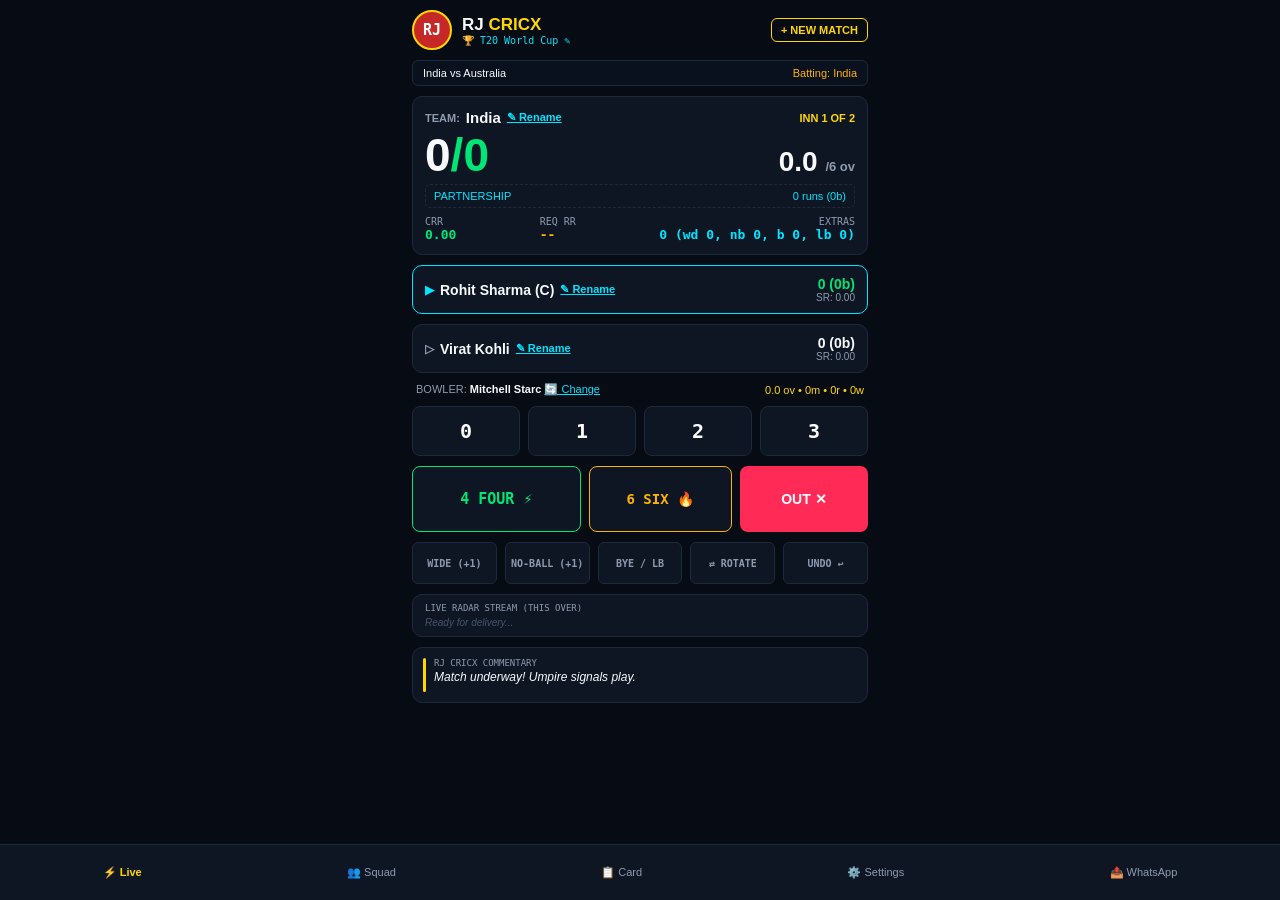
==== commit fa99ae66: "Create index.html" ====
--- a/index.html
+++ b/index.html
@@ -4,518 +4,120 @@
   <meta charset="UTF-8">
   <meta name="viewport" content="width=device-width, initial-scale=1.0, user-scalable=no, maximum-scale=1.0">
   <title>RJ CRICX - Pro Cricket Scorer</title>
-  
   <style>
     :root {
-      --bg-dark: #070b13;
-      --card-bg: #0e1624;
-      --card-border: #1e293b;
-      --neon-green: #00e676;
-      --amber-fire: #ffb300;
-      --out-red: #ff2a55;
-      --cyan-radar: #00e5ff;
-      --text-white: #f8fafc;
-      --text-muted: #8e9bae;
-      --gold-accent: #ffd700;
-    }
-    * {
-      box-sizing: border-box;
-      margin: 0;
-      padding: 0;
-      font-family: -apple-system, BlinkMacSystemFont, "Segoe UI", Roboto, monospace, sans-serif;
-      user-select: none;
-      -webkit-tap-highlight-color: transparent;
-      touch-action: manipulation;
-    }
-    body {
-      background-color: var(--bg-dark);
-      color: var(--text-white);
-      display: flex;
-      justify-content: center;
-    }
-    .app-container {
-      width: 100%;
-      max-width: 480px;
-      min-height: 100vh;
-      padding: 10px 12px 75px 12px;
-      display: flex;
-      flex-direction: column;
-      gap: 10px;
-      position: relative;
-    }
-    /* Top Header */
-    .top-header {
-      display: flex;
-      justify-content: space-between;
-      align-items: center;
-      padding-bottom: 2px;
-    }
-    .brand-box {
-      display: flex;
-      align-items: center;
-      gap: 10px;
-    }
-    .logo-badge {
-      width: 38px;
-      height: 38px;
-      background: radial-gradient(circle, #ff2a55 20%, #8b0000 80%);
-      border: 2px solid var(--gold-accent);
-      border-radius: 50%;
-      display: flex;
-      align-items: center;
-      justify-content: center;
-      box-shadow: 0 0 10px rgba(255, 215, 0, 0.4);
-      font-size: 18px;
-    }
-    .brand-text h1 {
-      font-size: 17px;
-      font-weight: 900;
-      letter-spacing: 0.5px;
-    }
-    .brand-text h1 span { color: var(--neon-green); }
-    .tournament-tag {
-      color: var(--cyan-radar);
-      font-size: 10px;
-      font-family: monospace;
-      cursor: pointer;
-    }
-    .btn-new-match {
-      background: transparent;
-      border: 1px solid var(--neon-green);
-      color: var(--neon-green);
-      padding: 5px 9px;
-      font-size: 11px;
-      font-weight: bold;
-      border-radius: 6px;
-      cursor: pointer;
-    }
-    /* Match Context Strip */
-    .context-strip {
-      background: #09111e;
-      border: 1px solid var(--card-border);
-      border-radius: 6px;
-      padding: 6px 10px;
-      display: flex;
-      justify-content: space-between;
-      align-items: center;
-      font-size: 11px;
-      font-family: monospace;
-    }
-    .toss-info { color: var(--amber-fire); }
-    /* Cards */
-    .card {
-      background: var(--card-bg);
-      border: 1px solid var(--card-border);
-      border-radius: 10px;
-      padding: 12px;
-    }
-    .card-header-row {
-      display: flex;
-      justify-content: space-between;
-      align-items: center;
-      font-size: 13px;
-      font-weight: bold;
-      font-family: monospace;
-    }
-    .team-title-box {
-      display: flex;
-      align-items: center;
-      gap: 6px;
-    }
-    .rename-link {
-      color: var(--neon-green);
-      font-size: 11px;
-      cursor: pointer;
-      text-decoration: underline;
-    }
-    .inn-indicator { color: var(--neon-green); font-size: 11px; }
-    .score-overs-row {
-      display: flex;
-      justify-content: space-between;
-      align-items: flex-end;
-      margin: 6px 0;
-    }
-    .score-display {
-      font-size: 46px;
-      font-weight: 900;
-      line-height: 1;
-    }
-    .wicket-num { color: var(--neon-green); }
-    .overs-display { font-size: 28px; font-weight: bold; }
-    .total-overs-label { font-size: 13px; color: var(--text-muted); }
-    .free-hit-badge {
-      display: none;
-      background: var(--out-red);
-      color: #fff;
-      font-size: 10px;
-      font-weight: bold;
-      padding: 2px 6px;
-      border-radius: 4px;
-      animation: pulse 0.7s infinite alternate;
-    }
-    @keyframes pulse {
-      from { transform: scale(0.95); opacity: 0.8; }
-      to { transform: scale(1.05); opacity: 1; }
-    }
-    .target-box {
-      background: #112033;
-      border: 1px solid var(--cyan-radar);
-      padding: 6px 8px;
-      border-radius: 5px;
-      display: none;
-      justify-content: space-between;
-      color: var(--cyan-radar);
-      font-size: 11px;
-      font-family: monospace;
-      margin-bottom: 8px;
-      font-weight: bold;
-    }
-    .partnership-box {
-      border: 1px dashed var(--card-border);
-      padding: 5px 8px;
-      border-radius: 5px;
-      display: flex;
-      justify-content: space-between;
-      color: var(--cyan-radar);
-      font-size: 11px;
-      font-family: monospace;
-      margin-bottom: 8px;
-    }
-    .telemetry-grid { display: flex; justify-content: space-between; }
-    .telemetry-item label {
-      font-size: 10px;
-      color: var(--text-muted);
-      display: block;
-      font-family: monospace;
-    }
-    .telemetry-item .val {
-      font-size: 13px;
-      font-weight: bold;
-      font-family: monospace;
-    }
-    .crr-val { color: var(--neon-green); }
-    .req-val { color: var(--amber-fire); }
-    .extras-val { color: var(--cyan-radar); }
-    /* Batter Cards */
-    .batter-card {
-      display: flex;
-      justify-content: space-between;
-      align-items: center;
-      padding: 10px 12px;
-    }
-    .active-striker { border: 1px solid var(--neon-green); }
-    .batter-left {
-      display: flex;
-      align-items: center;
-      gap: 6px;
-      font-size: 14px;
-      font-weight: bold;
-    }
-    .strike-arrow { color: var(--neon-green); font-size: 12px; }
-    .strike-arrow.muted { color: var(--text-muted); }
-    .batter-right { text-align: right; font-family: monospace; }
-    .runs-balls { font-size: 14px; font-weight: bold; color: var(--neon-green); }
-    .batter-card:not(.active-striker) .runs-balls { color: var(--text-white); }
-    .strike-rate { font-size: 10px; color: var(--text-muted); }
-    /* Bowler Bar */
-    .bowler-bar {
-      display: flex;
-      justify-content: space-between;
-      align-items: center;
-      font-size: 11px;
-      font-family: monospace;
-      padding: 0 4px;
-    }
-    .bowler-tag { color: var(--text-muted); }
-    .bowler-stats { color: var(--neon-green); }
-    /* Keypad Grid */
-    .keypad-row { display: flex; gap: 8px; }
-    .key-btn {
-      flex: 1;
-      height: 52px;
-      background: var(--card-bg);
-      border: 1px solid var(--card-border);
-      border-radius: 8px;
-      color: #fff;
-      font-size: 20px;
-      font-weight: bold;
-      font-family: monospace;
-      cursor: pointer;
-    }
-    .key-btn:active, .action-btn:active, .ctrl-btn:active {
-      transform: scale(0.96);
-      opacity: 0.8;
-    }
-    .boundaries-row { height: 68px; }
-    .btn-four {
-      flex: 1.3;
-      background: var(--card-bg);
-      border: 1.5px solid var(--neon-green);
-      border-radius: 8px;
-      color: var(--neon-green);
-      font-size: 15px;
-      font-weight: 900;
-      font-family: monospace;
-      cursor: pointer;
-    }
-    .btn-six {
-      flex: 1.1;
-      background: var(--card-bg);
-      border: 1.5px solid var(--amber-fire);
-      border-radius: 8px;
-      color: var(--amber-fire);
-      font-size: 14px;
-      font-weight: 900;
-      font-family: monospace;
-      cursor: pointer;
-    }
-    .btn-out {
-      flex: 1;
-      background: var(--out-red);
-      border: none;
-      border-radius: 8px;
-      color: #fff;
-      font-size: 14px;
-      font-weight: 900;
-      cursor: pointer;
-    }
-    .controls-row button {
-      flex: 1;
-      height: 42px;
-      background: var(--card-bg);
-      border: 1px solid var(--card-border);
-      border-radius: 6px;
-      color: var(--text-muted);
-      font-size: 10px;
-      font-weight: bold;
-      font-family: monospace;
-      cursor: pointer;
-    }
-    /* Radar */
-    .radar-card { padding: 8px 12px; display: flex; flex-direction: column; gap: 6px; }
-    .radar-title { font-size: 9px; color: var(--text-muted); font-family: monospace; }
-    .radar-stream { display: flex; gap: 6px; overflow-x: auto; align-items: center; }
-    .ball-badge {
-      width: 26px;
-      height: 26px;
-      border-radius: 50%;
-      display: flex;
-      align-items: center;
-      justify-content: center;
-      font-size: 11px;
-      font-weight: bold;
-      font-family: monospace;
-      background: #111d2e;
-      color: #fff;
-      flex-shrink: 0;
-    }
-    .ball-badge.four { background: var(--neon-green); color: #000; }
-    .ball-badge.six { background: var(--amber-fire); color: #000; }
-    .ball-badge.wicket { background: var(--out-red); color: #fff; }
-    .ball-badge.extra { border: 1px solid var(--cyan-radar); color: var(--cyan-radar); }
-    .empty-radar { font-size: 10px; color: #475569; font-style: italic; }
-    /* Commentary */
-    .commentary-card { display: flex; gap: 8px; align-items: flex-start; padding: 10px; }
-    .comm-line {
-      width: 3px;
-      height: 34px;
-      background: var(--neon-green);
-      border-radius: 2px;
-      flex-shrink: 0;
-    }
-    .comm-title { font-size: 9px; color: var(--text-muted); font-family: monospace; }
-    #commBody { font-size: 12px; font-style: italic; margin-top: 2px; color: #f1f5f9; }
-    /* Bottom Navigation */
-    .bottom-nav {
-      position: fixed;
-      bottom: 0; left: 0; right: 0;
-      height: 58px;
-      background: var(--card-bg);
-      border-top: 1px solid var(--card-border);
-      display: flex;
-      justify-content: space-around;
-      align-items: center;
-      z-index: 100;
-    }
-    .nav-item {
-      background: none;
-      border: none;
-      color: var(--text-muted);
-      display: flex;
-      flex-direction: column;
-      align-items: center;
-      gap: 3px;
-      font-size: 11px;
-      cursor: pointer;
-    }
-    .nav-item.active { color: var(--neon-green); font-weight: bold; }
-    /* Celebration Overlay */
-    .celebration-overlay {
-      display: none;
-      position: fixed;
-      top: 0; left: 0; right: 0; bottom: 0;
-      background: rgba(0, 0, 0, 0.85);
-      z-index: 9999;
-      flex-direction: column;
-      align-items: center;
-      justify-content: center;
-      animation: popIn 0.3s cubic-bezier(0.175, 0.885, 0.32, 1.275);
-    }
-    @keyframes popIn {
-      from { transform: scale(0.6); opacity: 0; }
-      to { transform: scale(1); opacity: 1; }
-    }
-    .celebration-title {
-      font-size: 54px;
-      font-weight: 900;
-      letter-spacing: 2px;
-      text-shadow: 0 0 20px rgba(255, 255, 255, 0.6);
-    }
-    .celebration-subtitle {
-      font-size: 16px;
-      color: #fff;
-      margin-top: 6px;
-      font-family: monospace;
-    }
-    /* Modals */
-    .modal-backdrop {
-      display: none;
-      position: fixed;
-      top: 0; left: 0; right: 0; bottom: 0;
-      background: rgba(0, 0, 0, 0.85);
-      align-items: center;
-      justify-content: center;
-      z-index: 999;
-    }
-    .modal-box {
-      background: var(--card-bg);
-      border: 1px solid var(--card-border);
-      width: 90%;
-      max-width: 360px;
-      border-radius: 12px;
-      padding: 16px;
-      display: flex;
-      flex-direction: column;
-      gap: 12px;
-    }
-    .wide-box { max-width: 440px; max-height: 85vh; overflow-y: auto; }
-    .modal-title { font-size: 15px; font-weight: bold; }
-    .out-color { color: var(--out-red); }
-    .green-color { color: var(--neon-green); }
-    .cyan-color { color: var(--cyan-radar); }
-    .form-group { display: flex; flex-direction: column; gap: 4px; }
-    .form-group label { font-size: 11px; color: var(--text-muted); }
-    .form-group select, .form-group input {
-      background: var(--bg-dark);
-      border: 1px solid var(--card-border);
-      color: #fff;
-      padding: 10px;
-      border-radius: 6px;
-      font-size: 14px;
-      outline: none;
-    }
-    .form-group input:focus { border-color: var(--neon-green); }
-    .modal-actions { display: flex; justify-content: flex-end; gap: 8px; margin-top: 6px; }
-    .btn-cancel { background: transparent; border: none; color: var(--text-muted); padding: 8px 12px; cursor: pointer; }
-    .btn-confirm-out { background: var(--out-red); border: none; color: #fff; padding: 9px 15px; border-radius: 6px; font-weight: bold; cursor: pointer; }
-    .btn-confirm-green { background: var(--neon-green); border: none; color: var(--bg-dark); padding: 9px 15px; border-radius: 6px; font-weight: bold; cursor: pointer; }
-    /* Bowler Select Grid */
-    .bowler-pick-list {
-      display: flex;
-      flex-direction: column;
-      gap: 6px;
-      max-height: 180px;
-      overflow-y: auto;
-      margin-top: 4px;
-    }
-    .bowler-pick-btn {
-      background: #111d2e;
-      border: 1px solid var(--card-border);
-      color: #fff;
-      padding: 8px 10px;
-      border-radius: 6px;
-      text-align: left;
-      font-size: 13px;
-      display: flex;
-      justify-content: space-between;
-      cursor: pointer;
-    }
-    .bowler-pick-btn.disabled {
-      opacity: 0.4;
-      cursor: not-allowed;
-      border-color: #333;
-    }
-    /* Tables */
-    .sc-table { width: 100%; border-collapse: collapse; font-size: 11px; margin-bottom: 12px; }
-    .sc-table th, .sc-table td { padding: 6px 4px; text-align: right; border-bottom: 1px solid var(--card-border); }
-    .sc-table th:first-child, .sc-table td:first-child { text-align: left; }
-    .sc-table th { color: var(--text-muted); font-family: monospace; }
-    .sc-title { font-size: 12px; font-weight: bold; color: var(--neon-green); margin: 8px 0 4px 0; font-family: monospace; }
-    .extras-btn-grid {
-      display: grid;
-      grid-template-columns: 1fr 1fr;
-      gap: 8px;
-    }
-    .extras-btn-grid button {
-      background: var(--bg-dark);
-      border: 1px solid var(--card-border);
-      color: var(--text-white);
-      padding: 10px;
-      border-radius: 6px;
-      font-size: 12px;
-      cursor: pointer;
-    }
-    .extras-btn-grid button:active { background: var(--neon-green); color: var(--bg-dark); }
+      --bg:#070b13; --card:#0e1624; --border:#1e293b; --green:#00e676;
+      --amber:#ffb300; --red:#ff2a55; --cyan:#00e5ff; --gold:#ffd700;
+      --crimson:#c62828; --white:#f8fafc; --muted:#8e9bae;
+    }
+    *{box-sizing:border-box;margin:0;padding:0;font-family:-apple-system,BlinkMacSystemFont,"Segoe UI",Roboto,sans-serif;user-select:none;-webkit-tap-highlight-color:transparent;touch-action:manipulation}
+    body{background:var(--bg);color:var(--white);display:flex;justify-content:center}
+    .app-box{width:100%;max-width:480px;min-height:100vh;padding:10px 12px 75px;display:flex;flex-direction:column;gap:10px}
+    .top-bar{display:flex;justify-content:space-between;align-items:center}
+    .brand{display:flex;align-items:center;gap:10px}
+    .logo-badge{width:40px;height:40px;background:var(--crimson);border:2px solid var(--gold);border-radius:50%;display:flex;align-items:center;justify-content:center;font-weight:900;font-family:monospace;font-size:15px;color:#fff;flex-shrink:0}
+    .brand h1{font-size:17px;font-weight:900}
+    .brand h1 span{color:var(--gold)}
+    .tour-tag{color:var(--cyan);font-size:10px;font-family:monospace;cursor:pointer}
+    .btn-outline{background:transparent;border:1px solid var(--gold);color:var(--gold);padding:5px 9px;font-size:11px;font-weight:bold;border-radius:6px;cursor:pointer}
+    .context-bar{background:#09111e;border:1px solid var(--border);border-radius:6px;padding:6px 10px;display:flex;justify-content:space-between;font-size:11px;font-family:monospace}
+    .card{background:var(--card);border:1px solid var(--border);border-radius:10px;padding:12px}
+    .card-row{display:flex;justify-content:space-between;align-items:center;font-size:13px;font-weight:bold;font-family:monospace}
+    .rename{color:var(--cyan);font-size:11px;cursor:pointer;text-decoration:underline}
+    .score-row{display:flex;justify-content:space-between;align-items:flex-end;margin:6px 0}
+    .score-big{font-size:46px;font-weight:900;line-height:1}
+    .overs-big{font-size:28px;font-weight:bold}
+    .fh-badge{display:none;background:var(--red);color:#fff;font-size:10px;font-weight:bold;padding:2px 6px;border-radius:4px;animation:fhPulse .7s infinite alternate}
+    @keyframes fhPulse{from{transform:scale(.96)}to{transform:scale(1.04)}}
+    .target-box{background:#112033;border:1px solid var(--cyan);padding:6px 8px;border-radius:5px;display:none;justify-content:space-between;color:var(--cyan);font-size:11px;font-family:monospace;font-weight:bold}
+    .partner-box{border:1px dashed var(--border);padding:5px 8px;border-radius:5px;display:flex;justify-content:space-between;color:var(--cyan);font-size:11px;font-family:monospace;margin-top:6px}
+    .tele-grid{display:flex;justify-content:space-between;margin-top:8px}
+    .tele-item label{font-size:10px;color:var(--muted);display:block;font-family:monospace}
+    .tele-item div{font-size:13px;font-weight:bold;font-family:monospace}
+    .batter-card{display:flex;justify-content:space-between;align-items:center;padding:10px 12px}
+    .active-bat{border:1.5px solid var(--cyan)}
+    .bat-l{display:flex;align-items:center;gap:6px;font-size:14px;font-weight:bold}
+    .bowler-bar{display:flex;justify-content:space-between;align-items:center;font-size:11px;font-family:monospace;padding:0 4px}
+    .key-grid{display:flex;gap:8px}
+    .key-btn{flex:1;height:50px;background:var(--card);border:1px solid var(--border);border-radius:8px;color:#fff;font-size:20px;font-weight:bold;font-family:monospace;cursor:pointer}
+    .key-btn:active,.btn-four:active,.btn-six:active,.btn-out:active{transform:scale(.96);opacity:.85}
+    .btn-four{flex:1.3;height:66px;background:var(--card);border:1.5px solid var(--green);border-radius:8px;color:var(--green);font-size:15px;font-weight:900;font-family:monospace;cursor:pointer}
+    .btn-six{flex:1.1;height:66px;background:var(--card);border:1.5px solid var(--amber);border-radius:8px;color:var(--amber);font-size:14px;font-weight:900;font-family:monospace;cursor:pointer}
+    .btn-out{flex:1;height:66px;background:var(--red);border:none;border-radius:8px;color:#fff;font-size:14px;font-weight:900;cursor:pointer}
+    .ctrl-grid button{flex:1;height:42px;background:var(--card);border:1px solid var(--border);border-radius:6px;color:var(--muted);font-size:10px;font-weight:bold;font-family:monospace;cursor:pointer}
+    .radar-box{display:flex;gap:6px;overflow-x:auto;align-items:center;margin-top:4px}
+    .badge{width:26px;height:26px;border-radius:50%;display:flex;align-items:center;justify-content:center;font-size:11px;font-weight:bold;font-family:monospace;background:#111d2e;color:#fff;flex-shrink:0}
+    .badge.four{background:var(--green);color:#000}.badge.six{background:var(--amber);color:#000}.badge.w{background:var(--red);color:#fff}.badge.ex{border:1px solid var(--cyan);color:var(--cyan)}
+    .comm-card{display:flex;gap:8px;align-items:flex-start;padding:10px}
+    .comm-line{width:3px;height:34px;background:var(--gold);border-radius:2px;flex-shrink:0}
+    .bot-nav{position:fixed;bottom:0;left:0;right:0;height:56px;background:var(--card);border-top:1px solid var(--border);display:flex;justify-content:space-around;align-items:center;z-index:100}
+    .nav-btn{background:none;border:none;color:var(--muted);display:flex;flex-direction:column;align-items:center;gap:3px;font-size:11px;cursor:pointer}
+    .nav-btn.active{color:var(--gold);font-weight:bold}
+    .celeb-wrap{display:none;position:fixed;top:0;left:0;right:0;bottom:0;background:rgba(0,0,0,.88);z-index:9999;flex-direction:column;align-items:center;justify-content:center;padding:20px;text-align:center}
+    .modal-wrap{display:none;position:fixed;top:0;left:0;right:0;bottom:0;background:rgba(0,0,0,.85);align-items:center;justify-content:center;z-index:999}
+    .modal-box{background:var(--card);border:1px solid var(--border);width:90%;max-width:360px;border-radius:12px;padding:16px;display:flex;flex-direction:column;gap:12px}
+    .wide-box{max-width:440px;max-height:85vh;overflow-y:auto}
+    .form-grp{display:flex;flex-direction:column;gap:4px}
+    .form-grp label{font-size:11px;color:var(--muted)}
+    .form-grp input,.form-grp select{background:var(--bg);border:1px solid var(--border);color:#fff;padding:10px;border-radius:6px;font-size:14px;outline:none}
+    .form-grp input:focus{border-color:var(--gold)}
+    .modal-act{display:flex;justify-content:flex-end;gap:8px}
+    .btn-c{background:transparent;border:none;color:var(--muted);padding:8px 12px;cursor:pointer}
+    .btn-g{background:var(--gold);border:none;color:#000;padding:9px 15px;border-radius:6px;font-weight:bold;cursor:pointer}
+    .btn-r{background:var(--red);border:none;color:#fff;padding:9px 15px;border-radius:6px;font-weight:bold;cursor:pointer}
+    .bowler-btn{background:#111d2e;border:1px solid var(--border);color:#fff;padding:8px 10px;border-radius:6px;text-align:left;font-size:13px;display:flex;justify-content:space-between;cursor:pointer}
+    .bowler-btn.dis{opacity:.4;cursor:not-allowed}
+    .sc-tbl{width:100%;border-collapse:collapse;font-size:11px;margin-bottom:12px}
+    .sc-tbl th,.sc-tbl td{padding:6px 4px;text-align:right;border-bottom:1px solid var(--border)}
+    .sc-tbl th:first-child,.sc-tbl td:first-child{text-align:left}
+    .sc-tbl th{color:var(--muted);font-family:monospace}
+    .ex-grid{display:grid;grid-template-columns:1fr 1fr;gap:8px}
+    .ex-grid button{background:var(--bg);border:1px solid var(--border);color:#fff;padding:10px;border-radius:6px;font-size:12px;cursor:pointer}
+    .ex-grid button:active{background:var(--gold);color:#000}
+    .set-item{display:flex;justify-content:space-between;align-items:center;padding:8px 0;border-bottom:1px solid var(--border);font-size:13px}
   </style>
 </head>
 <body>
 
-  <!-- Fullscreen Celebration Modal -->
-  <div class="celebration-overlay" id="celebrationOverlay" onclick="dismissCelebration()">
-    <div class="celebration-title" id="celebrationTitle">FOUR!</div>
-    <div class="celebration-subtitle" id="celebrationSubtitle">Smashed through covers!</div>
-  </div>
-
-  <div class="app-container">
+  <div class="celeb-wrap" id="celebWrap" onclick="hideCeleb()">
+    <div style="font-size:46px;font-weight:900" id="celebTitle">FOUR!</div>
+    <div style="font-size:15px;color:#fff;margin-top:6px;font-family:monospace" id="celebSub">Smashed through covers!</div>
+  </div>
+
+  <div class="app-box">
     
-    <!-- Top Bar -->
-    <header class="top-header">
-      <div class="brand-box">
-        <div class="logo-badge">🏏</div>
-        <div class="brand-text">
+    <header class="top-bar">
+      <div class="brand">
+        <div class="logo-badge">RJ</div>
+        <div>
           <h1>RJ <span>CRICX</span></h1>
-          <div class="tournament-tag" id="tournamentLabel" onclick="editTournamentName()">🏆 Sunday League 2026 ✎</div>
+          <div class="tour-tag" id="tourTag" onclick="openRenameModal('tournament')">🏆 T20 World Cup ✎</div>
         </div>
       </div>
-      <button class="btn-new-match" onclick="openNewMatchModal()">+ NEW MATCH</button>
+      <button class="btn-outline" onclick="openNewMatchModal()">+ NEW MATCH</button>
     </header>
 
-    <!-- Match Context Banner -->
-    <div class="context-strip">
-      <span id="matchTitleText">Royal Strikers vs Thunder Kings</span>
-      <span class="toss-info" id="tossStatusText">Batting: 1st Innings</span>
-    </div>
-
-    <!-- Main Scorecard Header Card -->
+    <div class="context-bar">
+      <span id="matchTitle">India vs Australia</span>
+      <span style="color:var(--amber)" id="battingTitle">Batting: India</span>
+    </div>
+
     <section class="card">
-      <div class="card-header-row">
-        <div class="team-title-box">
-          <span id="teamName">Royal Strikers</span>
-          <span class="rename-link" onclick="openRenameModal('team')">✎ Rename</span>
+      <div class="card-row">
+        <div style="display:flex;align-items:center;gap:6px">
+          <span style="color:var(--muted);font-size:11px">TEAM:</span>
+          <span id="teamName" style="font-weight:900;font-size:15px">India</span>
+          <span class="rename" onclick="openRenameModal('team')">✎ Rename</span>
         </div>
-        <div style="display: flex; align-items: center; gap: 6px;">
-          <span class="free-hit-badge" id="freeHitBadge">FREE HIT!</span>
-          <span class="inn-indicator" id="innIndicator">INN 1 OF 2</span>
+        <div style="display:flex;align-items:center;gap:6px">
+          <span class="fh-badge" id="fhBadge">FREE HIT!</span>
+          <span style="color:var(--gold);font-size:11px;font-weight:bold" id="innIndicator">INN 1 OF 2</span>
         </div>
       </div>
 
-      <div class="score-overs-row">
-        <div class="score-display">
-          <span id="totalRuns">0</span><span class="wicket-num">/<span id="totalWickets">0</span></span>
-        </div>
-        <div class="overs-display">
-          <span id="completedOvers">0.0</span> <span class="total-overs-label" id="maxOversLabel">/6 ov</span>
-        </div>
+      <div class="score-row">
+        <div class="score-big"><span id="totRuns">0</span><span style="color:var(--green)">/<span id="totWkts">0</span></span></div>
+        <div class="overs-big"><span id="ovDone">0.0</span> <span style="font-size:13px;color:var(--muted)" id="maxOvLabel">/6 ov</span></div>
       </div>
 
       <div class="target-box" id="targetBox">
@@ -523,146 +125,130 @@
         <span id="needText">Need 0 in 0b</span>
       </div>
 
-      <div class="partnership-box">
+      <div class="partner-box">
         <span>PARTNERSHIP</span>
-        <span id="partnershipText">0 runs (0b)</span>
-      </div>
-
-      <div class="telemetry-grid">
-        <div class="telemetry-item">
-          <label>CRR</label>
-          <div class="val crr-val" id="crrVal">0.00</div>
-        </div>
-        <div class="telemetry-item">
-          <label>REQ RR</label>
-          <div class="val req-val" id="reqVal">--</div>
-        </div>
-        <div class="telemetry-item" style="text-align: right;">
-          <label>EXTRAS</label>
-          <div class="val extras-val" id="extrasVal">0 (wd 0, nb 0, b 0, lb 0)</div>
-        </div>
+        <span id="partnerText">0 runs (0b)</span>
+      </div>
+
+      <div class="tele-grid">
+        <div class="tele-item"><label>CRR</label><div style="color:var(--green)" id="crrVal">0.00</div></div>
+        <div class="tele-item"><label>REQ RR</label><div style="color:var(--amber)" id="reqVal">--</div></div>
+        <div class="tele-item" style="text-align:right"><label>EXTRAS</label><div style="color:var(--cyan)" id="extrasVal">0 (wd 0, nb 0, b 0, lb 0)</div></div>
       </div>
     </section>
 
-    <!-- Batter 1 (Striker) -->
-    <div class="card batter-card active-striker" id="strikerCard">
-      <div class="batter-left">
-        <span class="strike-arrow">▶</span>
-        <span class="player-name" id="strikerName">Sameer (C)</span>
-        <span class="rename-link" onclick="openRenameModal('striker')">✎ Rename</span>
-      </div>
-      <div class="batter-right">
-        <div class="runs-balls"><span id="strikerRuns">0</span> (<span id="strikerBalls">0</span>b)</div>
-        <div class="strike-rate">SR: <span id="strikerSR">0.00</span></div>
-      </div>
-    </div>
-
-    <!-- Batter 2 (Non-Striker) -->
+    <!-- Striker Card -->
+    <div class="card batter-card active-bat" id="strikerCard">
+      <div class="bat-l">
+        <span style="color:var(--cyan);font-size:12px">▶</span>
+        <span id="strikerName">Rohit Sharma (C)</span>
+        <span class="rename" onclick="openRenameModal('striker')">✎ Rename</span>
+      </div>
+      <div style="text-align:right;font-family:monospace">
+        <div style="font-size:14px;font-weight:bold;color:var(--green)"><span id="sRuns">0</span> (<span id="sBalls">0</span>b)</div>
+        <div style="font-size:10px;color:var(--muted)">SR: <span id="sSR">0.00</span></div>
+      </div>
+    </div>
+
+    <!-- Non-Striker Card -->
     <div class="card batter-card" id="nonStrikerCard">
-      <div class="batter-left">
-        <span class="strike-arrow muted">▷</span>
-        <span class="player-name" id="nonStrikerName">Rohan (wk)</span>
-        <span class="rename-link" onclick="openRenameModal('nonStriker')">✎ Rename</span>
-      </div>
-      <div class="batter-right">
-        <div class="runs-balls"><span id="nonStrikerRuns">0</span> (<span id="nonStrikerBalls">0</span>b)</div>
-        <div class="strike-rate">SR: <span id="nonStrikerSR">0.00</span></div>
+      <div class="bat-l">
+        <span style="color:var(--muted);font-size:12px">▷</span>
+        <span id="nonStrikerName">Virat Kohli</span>
+        <span class="rename" onclick="openRenameModal('nonStriker')">✎ Rename</span>
+      </div>
+      <div style="text-align:right;font-family:monospace">
+        <div style="font-size:14px;font-weight:bold"><span id="nsRuns">0</span> (<span id="nsBalls">0</span>b)</div>
+        <div style="font-size:10px;color:var(--muted)">SR: <span id="nsSR">0.00</span></div>
       </div>
     </div>
 
     <!-- Bowler Bar -->
     <div class="bowler-bar">
       <div>
-        <span class="bowler-tag">BOWLER: </span>
-        <span id="bowlerName" style="font-weight: bold;">Sunny (C)</span>
-        <span class="rename-link" onclick="openBowlerSelectModal()">🔄 Change</span>
-      </div>
-      <div class="bowler-stats" id="bowlerFigures">0.0 ov • 0m • 0r • 0w</div>
-    </div>
-
-    <!-- Keypad: Runs -->
-    <div class="keypad-row">
+        <span style="color:var(--muted)">BOWLER: </span>
+        <span id="bowlerName" style="font-weight:bold">Mitchell Starc</span>
+        <span class="rename" onclick="openBowlerPicker(false)">🔄 Change</span>
+      </div>
+      <div style="color:var(--gold)" id="bowlerFigures">0.0 ov • 0m • 0r • 0w</div>
+    </div>
+
+    <!-- Keypad Runs -->
+    <div class="key-grid">
       <button class="key-btn" onclick="addDelivery(0)">0</button>
       <button class="key-btn" onclick="addDelivery(1)">1</button>
       <button class="key-btn" onclick="addDelivery(2)">2</button>
       <button class="key-btn" onclick="addDelivery(3)">3</button>
     </div>
 
-    <!-- Keypad: Boundaries & Wicket -->
-    <div class="keypad-row boundaries-row">
-      <button class="action-btn btn-four" onclick="addDelivery(4, false, false, true, false)">4 FOUR ⚡</button>
-      <button class="action-btn btn-six" onclick="addDelivery(6, false, false, false, true)">6 SIX 🔥</button>
-      <button class="action-btn btn-out" onclick="openWicketModal()">OUT ✕</button>
-    </div>
-
-    <!-- Keypad: Controls & Extras -->
-    <div class="keypad-row controls-row">
-      <button class="ctrl-btn" onclick="addDelivery(0, true, false)">WIDE (+1)</button>
-      <button class="ctrl-btn" onclick="addDelivery(0, false, true)">NO-BALL (+1)</button>
-      <button class="ctrl-btn" onclick="openExtrasModal()">BYE / LB</button>
-      <button class="ctrl-btn" onclick="swapStrikeManual()">⇄ ROTATE</button>
-      <button class="ctrl-btn" onclick="undoLastBall()">UNDO ↩</button>
-    </div>
-
-    <!-- Radar Timeline -->
-    <div class="card radar-card">
-      <div class="radar-title">LIVE RADAR STREAM (THIS OVER)</div>
-      <div class="radar-stream" id="radarBalls">
-        <span class="empty-radar">Ready for delivery...</span>
-      </div>
-    </div>
-
-    <!-- Commentary -->
-    <div class="card commentary-card">
+    <!-- Boundaries & Out -->
+    <div class="key-grid">
+      <button class="btn-four" onclick="addDelivery(4,false,false,true,false)">4 FOUR ⚡</button>
+      <button class="btn-six" onclick="addDelivery(6,false,false,false,true)">6 SIX 🔥</button>
+      <button class="btn-out" onclick="openWicketModal()">OUT ✕</button>
+    </div>
+
+    <!-- Extras & Controls -->
+    <div class="key-grid ctrl-grid">
+      <button onclick="addDelivery(0,true,false)">WIDE (+1)</button>
+      <button onclick="addDelivery(0,false,true)">NO-BALL (+1)</button>
+      <button onclick="openExtrasModal()">BYE / LB</button>
+      <button onclick="swapStrikeManual()">⇄ ROTATE</button>
+      <button onclick="undoLastBall()">UNDO ↩</button>
+    </div>
+
+    <div class="card" style="padding:8px 12px">
+      <div style="font-size:9px;color:var(--muted);font-family:monospace">LIVE RADAR STREAM (THIS OVER)</div>
+      <div class="radar-box" id="radarBalls"><span style="font-size:10px;color:#475569;font-style:italic">Ready for delivery...</span></div>
+    </div>
+
+    <div class="card comm-card">
       <div class="comm-line"></div>
       <div>
-        <div class="comm-title">RJ CRICX COMMENTARY</div>
-        <p id="commBody">Match underway! Umpire calls play.</p>
-      </div>
-    </div>
-
-    <!-- Bottom Navigation Bar -->
-    <nav class="bottom-nav">
-      <button class="nav-item active"><span>⚡ Live</span></button>
-      <button class="nav-item" onclick="openSquadModal()"><span>👥 Squad</span></button>
-      <button class="nav-item" onclick="openScorecardModal()"><span>📋 Card</span></button>
-      <button class="nav-item" onclick="shareFormattedScorecard()"><span>📤 WhatsApp</span></button>
+        <div style="font-size:9px;color:var(--muted);font-family:monospace">RJ CRICX COMMENTARY</div>
+        <p style="font-size:12px;font-style:italic;margin-top:2px" id="commText">Match underway! Umpire signals play.</p>
+      </div>
+    </div>
+
+    <nav class="bot-nav">
+      <button class="nav-btn active" onclick="closeAllModals()"><span>⚡ Live</span></button>
+      <button class="nav-btn" onclick="openSquadModal()"><span>👥 Squad</span></button>
+      <button class="nav-btn" onclick="openScorecardModal()"><span>📋 Card</span></button>
+      <button class="nav-btn" onclick="openSettingsModal()"><span>⚙️ Settings</span></button>
+      <button class="nav-btn" onclick="shareWhatsApp()"><span>📤 WhatsApp</span></button>
     </nav>
-
   </div>
 
   <!-- Rename Modal -->
-  <div class="modal-backdrop" id="renameModal">
+  <div class="modal-wrap" id="renameModal">
     <div class="modal-box">
-      <h3 class="modal-title green-color" id="renameTitle">Rename Player</h3>
-      <div class="form-group">
-        <label>Enter New Name:</label>
-        <input type="text" id="renameInput" placeholder="Name...">
-      </div>
-      <div class="modal-actions">
-        <button class="btn-cancel" onclick="closeRenameModal()">CANCEL</button>
-        <button class="btn-confirm-green" onclick="saveRename()">SAVE</button>
+      <h3 style="color:var(--gold);font-size:15px" id="renameTitle">Rename</h3>
+      <div class="form-grp">
+        <label>Enter Name:</label>
+        <input type="text" id="renameInput">
+      </div>
+      <div class="modal-act">
+        <button class="btn-c" onclick="closeModal('renameModal')">CANCEL</button>
+        <button class="btn-g" onclick="saveRename()">SAVE</button>
       </div>
     </div>
   </div>
 
   <!-- Wicket Modal -->
-  <div class="modal-backdrop" id="wicketModal">
+  <div class="modal-wrap" id="wicketModal">
     <div class="modal-box">
-      <h3 class="modal-title out-color">FALL OF WICKET</h3>
-      <p id="freeHitWicketNotice" style="font-size: 11px; color: var(--out-red); display: none; font-weight: bold;">
-        ⚠️ FREE HIT: Batter can ONLY be dismissed via RUN OUT!
-      </p>
-      <div class="form-group">
-        <label>Who is Dismissed?</label>
-        <select id="whoIsOutSelect">
-          <option value="striker">Striker (Facing delivery)</option>
+      <h3 style="color:var(--red);font-size:15px">FALL OF WICKET</h3>
+      <p id="fhWicketNotice" style="font-size:11px;color:var(--red);display:none;font-weight:bold">⚠️ FREE HIT: Batter can ONLY be Run-Out!</p>
+      <div class="form-grp">
+        <label>Who is Out?</label>
+        <select id="whoOutSelect">
+          <option value="striker">Striker (Facing)</option>
           <option value="nonStriker">Non-Striker (Runner)</option>
         </select>
       </div>
-      <div class="form-group">
-        <label>Dismissal Type</label>
-        <select id="dismissalSelect">
+      <div class="form-grp">
+        <label>Dismissal Type:</label>
+        <select id="dismissSelect">
           <option value="Caught">Caught</option>
           <option value="Bowled">Bowled</option>
           <option value="LBW">LBW</option>
@@ -671,408 +257,356 @@
           <option value="Hit Wicket">Hit Wicket</option>
         </select>
       </div>
-      <div class="form-group">
-        <label>Next Batter Name</label>
-        <input type="text" id="incomingBatterInput" placeholder="Enter next batter...">
-      </div>
-      <div class="modal-actions">
-        <button class="btn-cancel" onclick="closeWicketModal()">CANCEL</button>
-        <button class="btn-confirm-out" onclick="confirmWicket()">CONFIRM OUT</button>
-      </div>
-    </div>
-  </div>
-
-  <!-- Bowler Picker Modal (Purane Bowlers List + Naya Bowler) -->
-  <div class="modal-backdrop" id="bowlerModal">
+      <div class="form-grp">
+        <label>Next Incoming Batter:</label>
+        <input type="text" id="nextBatterInput" placeholder="Enter name...">
+      </div>
+      <div class="modal-act">
+        <button class="btn-c" onclick="closeModal('wicketModal')">CANCEL</button>
+        <button class="btn-r" onclick="confirmWicket()">CONFIRM OUT</button>
+      </div>
+    </div>
+  </div>
+
+  <!-- Innings Break Modal -->
+  <div class="modal-wrap" id="innBreakModal">
     <div class="modal-box">
-      <h3 class="modal-title green-color" id="bowlerModalHeading">SELECT BOWLER</h3>
-      <p style="font-size: 11px; color: var(--text-muted);" id="bowlerNoticeText">
-        Choose from existing bowlers or enter a new bowler.
-      </p>
-      
-      <div class="form-group">
-        <label>Choose Existing Bowler:</label>
-        <div class="bowler-pick-list" id="bowlerPickList"></div>
-      </div>
-
-      <div class="form-group" style="margin-top: 6px;">
-        <label>Or Introduce New Bowler:</label>
-        <div style="display: flex; gap: 6px;">
-          <input type="text" id="newBowlerInput" placeholder="New Bowler Name" style="flex: 1;">
-          <button class="btn-confirm-green" onclick="confirmNewBowlerName()">+ USE</button>
+      <h3 style="color:var(--gold);font-size:15px">INNINGS COMPLETED!</h3>
+      <p style="font-size:13px" id="ibSummary">Team 1: 0/0 in 0.0 ov</p>
+      <div style="background:#111d2e;padding:10px;border-radius:6px;border:1px solid var(--cyan)">
+        <p style="font-size:14px;font-weight:bold;color:var(--cyan)" id="ibTarget">Target: 0 runs</p>
+        <p style="font-size:11px;color:var(--muted)" id="ibReqRR">Req RR: 0.00</p>
+      </div>
+      <div class="form-grp"><label>Chasing Opener 1 (Striker):</label><input type="text" id="chaseOpener1" value="David Warner"></div>
+      <div class="form-grp"><label>Chasing Opener 2 (Non-Striker):</label><input type="text" id="chaseOpener2" value="Travis Head"></div>
+      <div class="form-grp"><label>Defending Opening Bowler:</label><input type="text" id="defBowler" value="Jasprit Bumrah"></div>
+      <div class="modal-act">
+        <button class="btn-g" onclick="startSecondInnings()">START 2ND INNINGS</button>
+      </div>
+    </div>
+  </div>
+
+  <!-- Bowler Select Modal -->
+  <div class="modal-wrap" id="bowlerModal">
+    <div class="modal-box">
+      <h3 style="color:var(--gold);font-size:15px" id="bowlerModalTitle">SELECT BOWLER</h3>
+      <p style="font-size:11px;color:var(--muted)">Tap existing bowler or add a new one.</p>
+      <div class="form-grp">
+        <label>Existing Bowlers:</label>
+        <div style="display:flex;flex-direction:column;gap:6px;max-height:160px;overflow-y:auto" id="bowlerList"></div>
+      </div>
+      <div class="form-grp">
+        <label>Or New Bowler:</label>
+        <div style="display:flex;gap:6px">
+          <input type="text" id="newBowlerInp" placeholder="Bowler Name" style="flex:1">
+          <button class="btn-g" onclick="addNewBowlerFromModal()">+ USE</button>
         </div>
       </div>
-
-      <div class="modal-actions">
-        <button class="btn-cancel" onclick="closeBowlerModal()">CLOSE</button>
-      </div>
-    </div>
-  </div>
-
-  <!-- Extras Modal (Byes & Leg-Byes) -->
-  <div class="modal-backdrop" id="extrasModal">
+      <div class="modal-act"><button class="btn-c" onclick="closeModal('bowlerModal')">CLOSE</button></div>
+    </div>
+  </div>
+
+  <!-- Extras Modal -->
+  <div class="modal-wrap" id="extrasModal">
     <div class="modal-box">
-      <h3 class="modal-title cyan-color">BYES & LEG-BYES</h3>
-      <p style="font-size: 11px; color: var(--text-muted);">Runs count as extras, not charged to the bowler.</p>
-      <div class="extras-btn-grid">
-        <button onclick="submitExtras('bye', 1)">1 BYE</button>
-        <button onclick="submitExtras('legbye', 1)">1 LEG-BYE</button>
-        <button onclick="submitExtras('bye', 2)">2 BYES</button>
-        <button onclick="submitExtras('legbye', 2)">2 LEG-BYES</button>
-        <button onclick="submitExtras('bye', 3)">3 BYES</button>
-        <button onclick="submitExtras('legbye', 3)">3 LEG-BYES</button>
-        <button onclick="submitExtras('bye', 4)">4 BYES (Four)</button>
-        <button onclick="submitExtras('legbye', 4)">4 LEG-BYES</button>
-      </div>
-      <div class="modal-actions">
-        <button class="btn-cancel" onclick="closeExtrasModal()">CANCEL</button>
-      </div>
+      <h3 style="color:var(--cyan);font-size:15px">BYES & LEG-BYES</h3>
+      <p style="font-size:11px;color:var(--muted)">Runs added to extras, not to the bowler.</p>
+      <div class="ex-grid">
+        <button onclick="submitExtras('bye',1)">1 BYE</button>
+        <button onclick="submitExtras('legbye',1)">1 LEG-BYE</button>
+        <button onclick="submitExtras('bye',2)">2 BYES</button>
+        <button onclick="submitExtras('legbye',2)">2 LEG-BYES</button>
+        <button onclick="submitExtras('bye',3)">3 BYES</button>
+        <button onclick="submitExtras('legbye',3)">3 LEG-BYES</button>
+        <button onclick="submitExtras('bye',4)">4 BYES (Four)</button>
+        <button onclick="submitExtras('legbye',4)">4 LEG-BYES</button>
+      </div>
+      <div class="modal-act"><button class="btn-c" onclick="closeModal('extrasModal')">CANCEL</button></div>
+    </div>
+  </div>
+
+  <!-- Settings Modal -->
+  <div class="modal-wrap" id="settingsModal">
+    <div class="modal-box wide-box">
+      <div style="display:flex;justify-content:space-between;align-items:center">
+        <h3 style="color:var(--gold);font-size:15px">⚙️ MATCH SETTINGS & RULES</h3>
+        <button onclick="closeModal('settingsModal')" style="background:none;border:none;color:#fff;font-size:18px">✕</button>
+      </div>
+      <div style="margin-top:10px">
+        <div class="set-item"><span>Match Audio Effects</span><input type="checkbox" id="setSound" checked onchange="saveSettings()"></div>
+        <div class="set-item"><span>Vibration Feedback</span><input type="checkbox" id="setVibe" checked onchange="saveSettings()"></div>
+      </div>
+      <div style="margin-top:12px;background:#070b13;padding:10px;border-radius:6px;border:1px solid var(--border);font-size:11px;color:var(--muted);line-height:1.6">
+        <b style="color:var(--cyan)">📖 International Cricket Quick Rules:</b><br>
+        • <b>Free-Hit:</b> No-ball gives Free Hit. Batter only out via Run-Out.<br>
+        • <b>Strike Rotation:</b> 1, 3 runs swap strike. 4, 6 boundaries stay. Over-end swaps strike.<br>
+        • <b>Bowler Spells:</b> Consecutive overs from same bowler are prohibited.<br>
+        • <b>Strike Rate (SR):</b> Automatically calculated as (Runs/Balls)×100.
+      </div>
+      <div class="modal-act" style="margin-top:10px"><button class="btn-g" onclick="closeModal('settingsModal')">SAVE & CLOSE</button></div>
     </div>
   </div>
 
   <!-- Squad Modal -->
-  <div class="modal-backdrop" id="squadModal">
+  <div class="modal-wrap" id="squadModal">
     <div class="modal-box wide-box">
-      <div style="display: flex; justify-content: space-between; align-items: center;">
-        <h3 class="modal-title green-color">SQUAD & PLAYER DATABASE</h3>
-        <button onclick="closeSquadModal()" style="background: none; border: none; color: #fff; font-size: 18px;">✕</button>
-      </div>
-      <div class="form-group" style="margin-top: 10px;">
-        <label>Add Player to Database:</label>
-        <div style="display: flex; gap: 6px;">
-          <input type="text" id="newSquadPlayerInput" placeholder="Player Name" style="flex: 1;">
-          <button class="btn-confirm-green" onclick="addPlayerToSquad()">+ ADD</button>
+      <div style="display:flex;justify-content:space-between;align-items:center">
+        <h3 style="color:var(--gold);font-size:15px">SQUAD DATABASE</h3>
+        <button onclick="closeModal('squadModal')" style="background:none;border:none;color:#fff;font-size:18px">✕</button>
+      </div>
+      <div class="form-grp" style="margin-top:8px">
+        <label>Add Player:</label>
+        <div style="display:flex;gap:6px">
+          <input type="text" id="squadInp" placeholder="Player Name" style="flex:1">
+          <button class="btn-g" onclick="addSquadPlayer()">+ ADD</button>
         </div>
       </div>
-      <div style="margin-top: 10px;">
-        <label style="font-size: 11px; color: var(--text-muted);">Saved Players in Database:</label>
-        <div id="squadListContainer" style="margin-top: 6px; max-height: 220px; overflow-y: auto;"></div>
-      </div>
+      <div style="margin-top:10px;max-height:220px;overflow-y:auto" id="squadList"></div>
     </div>
   </div>
 
   <!-- Scorecard Modal -->
-  <div class="modal-backdrop" id="scorecardModal">
+  <div class="modal-wrap" id="scorecardModal">
     <div class="modal-box wide-box">
-      <div style="display: flex; justify-content: space-between; align-items: center;">
-        <h3 class="modal-title green-color">MATCH SCORECARD</h3>
-        <button onclick="closeScorecardModal()" style="background: none; border: none; color: #fff; font-size: 18px;">✕</button>
+      <div style="display:flex;justify-content:space-between;align-items:center">
+        <h3 style="color:var(--gold);font-size:15px">MATCH SCORECARD</h3>
+        <button onclick="closeModal('scorecardModal')" style="background:none;border:none;color:#fff;font-size:18px">✕</button>
       </div>
       <div id="scorecardContent"></div>
-      <div class="modal-actions">
-        <button class="btn-confirm-green" onclick="shareFormattedScorecard()">📤 SHARE ON WHATSAPP</button>
-      </div>
-    </div>
-  </div>
-
-  <!-- New Match Wizard Modal -->
-  <div class="modal-backdrop" id="newMatchModal">
+      <div class="modal-act"><button class="btn-g" onclick="shareWhatsApp()">📤 SHARE WHATSAPP</button></div>
+    </div>
+  </div>
+
+  <!-- New Match Modal -->
+  <div class="modal-wrap" id="newMatchModal">
     <div class="modal-box">
-      <h3 class="modal-title green-color">SETUP NEW MATCH</h3>
-      <div class="form-group">
-        <label>Tournament / League Title</label>
-        <input type="text" id="newTournament" value="Sunday Champions Trophy">
-      </div>
-      <div class="form-group">
-        <label>Team 1 (Batting First)</label>
-        <input type="text" id="newTeamA" value="Royal Strikers">
-      </div>
-      <div class="form-group">
-        <label>Team 2 (Bowling First)</label>
-        <input type="text" id="newTeamB" value="Thunder Kings">
-      </div>
-      <div class="form-group">
-        <label>Overs per Innings</label>
-        <input type="number" id="newOvers" value="6" min="1" max="50">
-      </div>
-      <div class="modal-actions">
-        <button class="btn-cancel" onclick="closeNewMatchModal()">CANCEL</button>
-        <button class="btn-confirm-green" onclick="confirmNewMatch()">START MATCH</button>
+      <h3 style="color:var(--gold);font-size:15px">SETUP NEW MATCH</h3>
+      <div class="form-grp"><label>Tournament Name:</label><input type="text" id="nmTour" value="T20 World Cup"></div>
+      <div class="form-grp"><label>Team 1 (Batting):</label><input type="text" id="nmTeamA" value="India"></div>
+      <div class="form-grp"><label>Team 2 (Bowling):</label><input type="text" id="nmTeamB" value="Australia"></div>
+      <div class="form-grp"><label>Team 1 Opener 1:</label><input type="text" id="nmOp1" value="Rohit Sharma (C)"></div>
+      <div class="form-grp"><label>Team 1 Opener 2:</label><input type="text" id="nmOp2" value="Virat Kohli"></div>
+      <div class="form-grp"><label>Team 2 Opening Bowler:</label><input type="text" id="nmBowl" value="Mitchell Starc"></div>
+      <div class="form-grp"><label>Overs per Innings:</label><input type="number" id="nmOvers" value="6" min="1" max="50"></div>
+      <div class="modal-act">
+        <button class="btn-c" onclick="closeModal('newMatchModal')">CANCEL</button>
+        <button class="btn-g" onclick="confirmNewMatch()">START MATCH</button>
       </div>
     </div>
   </div>
 
   <script>
-    // Audio Synthesizer (Zero MP3s needed)
+    // Audio Synthesizer (No MP3s)
     const AudioCtx = window.AudioContext || window.webkitAudioContext;
     let audioCtx = null;
-    
-    function playTone(freq, type = "sine", duration = 0.12) {
+    function playBeep(freq, type="sine", dur=0.12) {
+      if (!state.settings.sound) return;
       try {
         if (!audioCtx) audioCtx = new AudioCtx();
         if (audioCtx.state === 'suspended') audioCtx.resume();
-        const osc = audioCtx.createOscillator();
-        const gain = audioCtx.createGain();
-        osc.type = type;
-        osc.frequency.setValueAtTime(freq, audioCtx.currentTime);
-        gain.gain.setValueAtTime(0.18, audioCtx.currentTime);
-        gain.gain.exponentialRampToValueAtTime(0.01, audioCtx.currentTime + duration);
-        osc.connect(gain);
-        gain.connect(audioCtx.destination);
-        osc.start();
-        osc.stop(audioCtx.currentTime + duration);
-      } catch(e) {}
-    }
-
-    function soundFour() {
-      playTone(523.25, "triangle", 0.1);
-      setTimeout(() => playTone(659.25, "triangle", 0.15), 100);
-    }
-    function soundSix() {
-      playTone(440, "sawtooth", 0.1);
-      setTimeout(() => playTone(554.37, "sawtooth", 0.12), 90);
-      setTimeout(() => playTone(880, "sawtooth", 0.25), 190);
-    }
-    function soundWicket() {
-      playTone(260, "sawtooth", 0.2);
-      setTimeout(() => playTone(130, "sawtooth", 0.35), 140);
-    }
-
-    // Celebrations Overlay Trigger
-    let celebrationTimer = null;
-    function showCelebration(title, sub, colorClass = "green") {
-      const el = document.getElementById("celebrationOverlay");
-      const titleEl = document.getElementById("celebrationTitle");
-      const subEl = document.getElementById("celebrationSubtitle");
-
-      titleEl.innerText = title;
-      subEl.innerText = sub;
-      titleEl.style.color = (colorClass === "green") ? "var(--neon-green)" : (colorClass === "amber") ? "var(--amber-fire)" : "var(--out-red)";
-      
+        const osc = audioCtx.createOscillator(), g = audioCtx.createGain();
+        osc.type = type; osc.frequency.setValueAtTime(freq, audioCtx.currentTime);
+        g.gain.setValueAtTime(0.18, audioCtx.currentTime);
+        g.gain.exponentialRampToValueAtTime(0.01, audioCtx.currentTime + dur);
+        osc.connect(g); g.connect(audioCtx.destination);
+        osc.start(); osc.stop(audioCtx.currentTime + dur);
+      } catch(e){}
+    }
+
+    let cTimer = null;
+    function showCeleb(title, sub, color="var(--green)") {
+      const el = document.getElementById("celebWrap");
+      const t = document.getElementById("celebTitle");
+      t.innerText = title; t.style.color = color;
+      document.getElementById("celebSub").innerText = sub;
       el.style.display = "flex";
-      clearTimeout(celebrationTimer);
-      celebrationTimer = setTimeout(() => {
-        el.style.display = "none";
-      }, 1300);
-    }
-    function dismissCelebration() {
-      document.getElementById("celebrationOverlay").style.display = "none";
-    }
-
-    // Cricket Data Model
-    const DB_KEY = "RJ_CRICX_PRO_MASTER_V2";
-    
-    const INITIAL_MODEL = {
-      tournament: "Sunday Champions Trophy",
-      teamA: "Royal Strikers",
-      teamB: "Thunder Kings",
-      battingTeam: "Royal Strikers",
-      bowlingTeam: "Thunder Kings",
-      maxOvers: 6,
-      currentInnings: 1,
-      target: 0,
-      isMatchOver: false,
-      isFreeHit: false,
-      totalRuns: 0,
-      totalWickets: 0,
-      legalBalls: 0,
-      wides: 0,
-      noBalls: 0,
-      byes: 0,
-      legByes: 0,
-      runsInCurrentOver: 0,
-      partnershipRuns: 0,
-      partnershipBalls: 0,
-      striker: { name: "Sameer (C)", runs: 0, balls: 0, fours: 0, sixes: 0, dismissal: "not out" },
-      nonStriker: { name: "Rohan (wk)", runs: 0, balls: 0, fours: 0, sixes: 0, dismissal: "not out" },
-      bowler: { name: "Sunny (C)", legalBalls: 0, runsConceded: 0, wickets: 0, maidens: 0 },
-      lastOverBowler: "",
-      allBatters: [],
-      allBowlers: [],
-      fow: [],
-      savedSquad: ["Sameer (C)", "Rohan (wk)", "Sunny (C)", "Virat", "Rohit", "Rahul", "Hardik", "Bumrah"],
-      history: [],
-      radarBalls: []
+      clearTimeout(cTimer);
+      cTimer = setTimeout(() => { el.style.display = "none"; }, 1400);
+    }
+    function hideCeleb() { document.getElementById("celebWrap").style.display = "none"; }
+
+    function closeAllModals() {
+      document.querySelectorAll(".modal-wrap").forEach(m => m.style.display = "none");
+    }
+    function closeModal(id) { document.getElementById(id).style.display = "none"; }
+
+    // State Model
+    const DB_KEY = "RJ_CRICX_ULTIMATE_V1";
+    const INIT_STATE = {
+      tournament: "T20 World Cup",
+      teamA: "India", teamB: "Australia",
+      battingTeam: "India", bowlingTeam: "Australia",
+      maxOvers: 6, currentInnings: 1, target: 0,
+      isMatchOver: false, isFreeHit: false,
+      totalRuns: 0, totalWickets: 0, legalBalls: 0,
+      wides: 0, noBalls: 0, byes: 0, legByes: 0,
+      runsInOver: 0, partnerRuns: 0, partnerBalls: 0,
+      striker: { name: "Rohit Sharma (C)", runs: 0, balls: 0, fours: 0, sixes: 0, dismissal: "not out", hasFifty: false, hasHundred: false },
+      nonStriker: { name: "Virat Kohli", runs: 0, balls: 0, fours: 0, sixes: 0, dismissal: "not out", hasFifty: false, hasHundred: false },
+      bowler: { name: "Mitchell Starc", legalBalls: 0, runsConceded: 0, wickets: 0, maidens: 0 },
+      lastBowler: "",
+      allBatters: [], allBowlers: [], fow: [],
+      savedSquad: ["Rohit Sharma (C)", "Virat Kohli", "Mitchell Starc", "Jasprit Bumrah", "Suryakumar Yadav", "Hardik Pandya", "Glenn Maxwell", "Pat Cummins"],
+      settings: { sound: true, vibrate: true },
+      history: [], radarBalls: []
     };
 
     let state = null;
     try {
       const saved = localStorage.getItem(DB_KEY);
       if (saved) state = JSON.parse(saved);
-    } catch(e) {}
-
-    if (!state) resetToFreshState();
-
-    function resetToFreshState() {
-      state = JSON.parse(JSON.stringify(INITIAL_MODEL));
+    } catch(e){}
+    if (!state) resetState();
+
+    function resetState() {
+      state = JSON.parse(JSON.stringify(INIT_STATE));
       state.allBatters = [state.striker, state.nonStriker];
       state.allBowlers = [state.bowler];
     }
 
-    function commitState() {
-      try {
-        localStorage.setItem(DB_KEY, JSON.stringify(state));
-      } catch(e) {}
+    function saveState() {
+      try { localStorage.setItem(DB_KEY, JSON.stringify(state)); } catch(e){}
       renderUI();
     }
 
-    // Delivery Engine
-    function addDelivery(runsBat, isWide = false, isNoBall = false, isFour = false, isSix = false, isBye = false, isLegBye = false, byeRuns = 0) {
-      if (state.isMatchOver) {
-        alert("Match completed! Tap + NEW MATCH to start again.");
-        return;
-      }
-      if (navigator.vibrate) navigator.vibrate(25);
+    // Delivery Scoring Engine
+    function addDelivery(runsBat, isWide=false, isNoBall=false, isFour=false, isSix=false, isBye=false, isLegBye=false, byeRuns=0) {
+      if (state.isMatchOver) { alert("Match completed! Start a new match."); return; }
+      if (state.settings.vibrate && navigator.vibrate) navigator.vibrate(25);
 
       state.history.push(JSON.parse(JSON.stringify(state)));
 
-      let extraRuns = 0;
+      let extra = 0;
       const isLegal = !isWide && !isNoBall;
 
       if (isWide) {
-        extraRuns = 1;
-        state.wides += 1;
-        state.bowler.runsConceded += 1;
-        state.runsInCurrentOver += 1;
-        playTone(320, "sine", 0.08);
+        extra = 1; state.wides++; state.bowler.runsConceded++; state.runsInOver++;
+        playBeep(320, "sine", 0.08);
       } else if (isNoBall) {
-        extraRuns = 1;
-        state.noBalls += 1;
-        state.bowler.runsConceded += (runsBat + 1);
-        state.striker.runs += runsBat;
-        state.striker.balls += 1;
-        state.runsInCurrentOver += (runsBat + 1);
+        extra = 1; state.noBalls++; state.bowler.runsConceded += (runsBat + 1);
+        state.striker.runs += runsBat; state.striker.balls++; state.runsInOver += (runsBat + 1);
         state.isFreeHit = true;
-        playTone(380, "square", 0.1);
+        playBeep(380, "square", 0.1);
       } else if (isBye || isLegBye) {
-        extraRuns = byeRuns;
+        extra = byeRuns;
         if (isBye) state.byes += byeRuns;
         if (isLegBye) state.legByes += byeRuns;
-        state.striker.balls += 1;
+        state.striker.balls++;
         if (state.isFreeHit) state.isFreeHit = false;
-        playTone(400, "sine", 0.06);
+        playBeep(400, "sine", 0.06);
       } else {
         state.bowler.runsConceded += runsBat;
         state.striker.runs += runsBat;
-        state.striker.balls += 1;
-        state.runsInCurrentOver += runsBat;
+        state.striker.balls++;
+        state.runsInOver += runsBat;
         if (state.isFreeHit) state.isFreeHit = false;
-        playTone(450, "sine", 0.05);
-      }
-
-      if (isFour) { 
-        state.striker.fours += 1; 
-        soundFour(); 
-        showCelebration("FOUR! ⚡", `${state.striker.name} cracks the boundary!`, "green");
-      }
-      if (isSix) { 
-        state.striker.sixes += 1; 
-        soundSix(); 
-        showCelebration("MAXIMUM! 🔥", `${state.striker.name} sends it out of the park!`, "amber");
-      }
-
-      const ballTotal = runsBat + extraRuns;
-      state.totalRuns += ballTotal;
-      state.partnershipRuns += ballTotal;
-      if (isLegal) state.partnershipBalls += 1;
-
-      // Radar stream
-      let badgeClass = "";
-      let badgeText = `${ballTotal}`;
-      if (isFour) { badgeClass = "four"; badgeText = "4"; }
-      else if (isSix) { badgeClass = "six"; badgeText = "6"; }
-      else if (isWide) { badgeClass = "extra"; badgeText = "Wd"; }
-      else if (isNoBall) { badgeClass = "extra"; badgeText = "Nb"; }
-      else if (isBye) { badgeClass = "extra"; badgeText = `B${byeRuns}`; }
-      else if (isLegBye) { badgeClass = "extra"; badgeText = `L${byeRuns}`; }
-      state.radarBalls.push({ text: badgeText, class: badgeClass });
-
-      // Legal ball check
-      let overComplete = false;
+        playBeep(450, "sine", 0.05);
+      }
+
+      if (isFour) {
+        state.striker.fours++;
+        playBeep(523, "triangle", 0.1);
+        showCeleb("FOUR! ⚡", `${state.striker.name} hits a boundary!`, "var(--green)");
+      }
+      if (isSix) {
+        state.striker.sixes++;
+        playBeep(659, "sawtooth", 0.15);
+        showCeleb("MAXIMUM! 🔥", `${state.striker.name} clears the stadium!`, "var(--amber)");
+      }
+
+      checkMilestones(state.striker);
+
+      const bTot = runsBat + extra;
+      state.totalRuns += bTot;
+      state.partnerRuns += bTot;
+      if (isLegal) state.partnerBalls++;
+
+      // Radar
+      let bCls = "", bTxt = `${bTot}`;
+      if (isFour) { bCls = "four"; bTxt = "4"; }
+      else if (isSix) { bCls = "six"; bTxt = "6"; }
+      else if (isWide) { bCls = "ex"; bTxt = "Wd"; }
+      else if (isNoBall) { bCls = "ex"; bTxt = "Nb"; }
+      else if (isBye) { bCls = "ex"; bTxt = `B${byeRuns}`; }
+      else if (isLegBye) { bCls = "ex"; bTxt = `L${byeRuns}`; }
+      state.radarBalls.push({ text: bTxt, cls: bCls });
+
+      let overDone = false;
       if (isLegal) {
-        state.legalBalls += 1;
-        state.bowler.legalBalls += 1;
-        if (state.legalBalls % 6 === 0) overComplete = true;
-      }
-
-      // Strike rotation (Odd runs swap)
-      const runsToConsider = (isBye || isLegBye) ? byeRuns : runsBat;
-      if (!isFour && !isSix && (runsToConsider % 2 !== 0)) {
-        swapCrease();
-      }
-
-      // Live Commentary
-      if (isSix) setComm(`SIX! What a strike by ${state.striker.name}! Right in the slot!`);
-      else if (isFour) setComm(`FOUR! Pierces the gap beautifully, boundary to ${state.striker.name}!`);
-      else if (isWide) setComm(`Wide delivery called by umpire.`);
-      else if (isNoBall) setComm(`No-Ball! FREE HIT signaled!`);
-      else if (isBye || isLegBye) setComm(`${runsToConsider} ${isBye ? "Bye(s)" : "Leg-Bye(s)"} taken.`);
-      else if (runsBat === 0) setComm(`Dot ball, good tight line bowled.`);
-      else setComm(`${runsBat} run(s) added.`);
-
-      // Target chase check (2nd innings)
+        state.legalBalls++;
+        state.bowler.legalBalls++;
+        if (state.legalBalls % 6 === 0) overDone = true;
+      }
+
+      // Strike Rotation
+      const runsCount = (isBye || isLegBye) ? byeRuns : runsBat;
+      if (!isFour && !isSix && (runsCount % 2 !== 0)) swapCrease();
+
+      // Commentary
+      if (isSix) setComm(`SIX! Smashed high and handsome by ${state.striker.name}!`);
+      else if (isFour) setComm(`FOUR! Driven beautifully to the fence by ${state.striker.name}!`);
+      else if (isWide) setComm(`Wide delivery conceded.`);
+      else if (isNoBall) setComm(`No-Ball! FREE HIT awarded.`);
+      else if (isBye || isLegBye) setComm(`${runsCount} ${isBye ? "Bye(s)" : "Leg-Bye(s)"} taken.`);
+      else if (runsBat === 0) setComm(`Dot ball, solid defense.`);
+      else setComm(`${runsBat} run(s) taken cleanly.`);
+
+      // Chase Win Check
       if (state.currentInnings === 2 && state.totalRuns >= state.target) {
         state.isMatchOver = true;
         const wLeft = 10 - state.totalWickets;
         setComm(`MATCH FINISHED! ${state.battingTeam} won by ${wLeft} wickets!`);
-        showCelebration("CHASE WON! 🏆", `${state.battingTeam} won by ${wLeft} wickets!`, "green");
-        commitState();
+        showCeleb("CHASE WON! 🏆", `${state.battingTeam} won by ${wLeft} wickets!`, "var(--gold)");
+        saveState();
         return;
       }
 
-      // Overs check
+      // Overs Limit Check
       if (state.legalBalls >= (state.maxOvers * 6)) {
         handleInningsEnd();
         return;
       }
 
-      // Over complete handling
-      if (overComplete) {
-        if (state.runsInCurrentOver === 0) {
-          state.bowler.maidens += 1;
-        }
-        state.runsInCurrentOver = 0;
-        state.lastOverBowler = state.bowler.name; // Record last bowler to prevent consecutive overs
+      // Over Complete Handler
+      if (overDone) {
+        if (state.runsInOver === 0) state.bowler.maidens++;
+        state.runsInOver = 0;
+        state.lastBowler = state.bowler.name;
         swapCrease();
         state.radarBalls = [];
-        openBowlerSelectModal(true);
-      }
-
-      commitState();
-    }
-
-    function openExtrasModal() {
-      document.getElementById("extrasModal").style.display = "flex";
-    }
-    function closeExtrasModal() {
-      document.getElementById("extrasModal").style.display = "none";
-    }
+        openBowlerPicker(true);
+      }
+
+      saveState();
+    }
+
+    function checkMilestones(b) {
+      const sr = b.balls > 0 ? ((b.runs / b.balls) * 100).toFixed(1) : "0.0";
+      if (b.runs >= 50 && !b.hasFifty) {
+        b.hasFifty = true;
+        showCeleb("🔥 FIFTY!", `${b.name} reaches 50 off ${b.balls}b! (SR: ${sr})`, "var(--amber)");
+      } else if (b.runs >= 100 && !b.hasHundred) {
+        b.hasHundred = true;
+        showCeleb("👑 CENTURY!", `${b.name} completes a magnificent 100! (SR: ${sr})`, "var(--gold)");
+      }
+    }
+
+    function openExtrasModal() { document.getElementById("extrasModal").style.display = "flex"; }
     function submitExtras(type, runs) {
-      closeExtrasModal();
-      if (type === 'bye') {
-        addDelivery(0, false, false, false, false, true, false, runs);
-      } else {
-        addDelivery(0, false, false, false, false, false, true, runs);
-      }
+      closeModal("extrasModal");
+      if (type === 'bye') addDelivery(0, false, false, false, false, true, false, runs);
+      else addDelivery(0, false, false, false, false, false, true, runs);
     }
 
     function handleInningsEnd() {
       if (state.currentInnings === 1) {
         state.target = state.totalRuns + 1;
-        alert(`Innings Break! ${state.battingTeam} scored ${state.totalRuns}/${state.totalWickets}. Target is ${state.target} runs.`);
-        state.currentInnings = 2;
-        const prevBat = state.battingTeam;
-        state.battingTeam = state.bowlingTeam;
-        state.bowlingTeam = prevBat;
-        state.totalRuns = 0;
-        state.totalWickets = 0;
-        state.legalBalls = 0;
-        state.wides = 0;
-        state.noBalls = 0;
-        state.byes = 0;
-        state.legByes = 0;
-        state.runsInCurrentOver = 0;
-        state.partnershipRuns = 0;
-        state.partnershipBalls = 0;
-        state.radarBalls = [];
-        state.lastOverBowler = "";
-        state.striker = { name: `${state.battingTeam} Opener 1`, runs: 0, balls: 0, fours: 0, sixes: 0, dismissal: "not out" };
-        state.nonStriker = { name: `${state.battingTeam} Opener 2`, runs: 0, balls: 0, fours: 0, sixes: 0, dismissal: "not out" };
-        state.bowler = { name: `${state.bowlingTeam} Bowler 1`, legalBalls: 0, runsConceded: 0, wickets: 0, maidens: 0 };
-        state.allBatters = [state.striker, state.nonStriker];
-        state.allBowlers = [state.bowler];
-        setComm(`Chase begins! ${state.battingTeam} need ${state.target} runs to win.`);
-        commitState();
+        const ov = `${Math.floor(state.legalBalls/6)}.${state.legalBalls%6}`;
+        const reqRR = (state.target / state.maxOvers).toFixed(2);
+        document.getElementById("ibSummary").innerText = `${state.battingTeam}: ${state.totalRuns}/${state.totalWickets} in ${ov} overs`;
+        document.getElementById("ibTarget").innerText = `Target: ${state.target} runs in ${state.maxOvers} overs`;
+        document.getElementById("ibReqRR").innerText = `Required Run Rate: ${reqRR}`;
+        document.getElementById("innBreakModal").style.display = "flex";
       } else {
         state.isMatchOver = true;
         if (state.totalRuns === (state.target - 1)) {
@@ -1081,8 +615,39 @@
           const margin = (state.target - 1) - state.totalRuns;
           alert(`🏆 ${state.bowlingTeam} won by ${margin} runs!`);
         }
-        commitState();
-      }
+        saveState();
+      }
+    }
+
+    function startSecondInnings() {
+      const op1 = document.getElementById("chaseOpener1").value.trim() || "Chasing Opener 1";
+      const op2 = document.getElementById("chaseOpener2").value.trim() || "Chasing Opener 2";
+      const bowl = document.getElementById("defBowler").value.trim() || "Opening Bowler";
+
+      state.currentInnings = 2;
+      const prevBat = state.battingTeam;
+      state.battingTeam = state.bowlingTeam;
+      state.bowlingTeam = prevBat;
+
+      state.totalRuns = 0; state.totalWickets = 0; state.legalBalls = 0;
+      state.wides = 0; state.noBalls = 0; state.byes = 0; state.legByes = 0;
+      state.runsInOver = 0; state.partnerRuns = 0; state.partnerBalls = 0;
+      state.radarBalls = []; state.lastBowler = "";
+
+      state.striker = { name: op1, runs: 0, balls: 0, fours: 0, sixes: 0, dismissal: "not out", hasFifty: false, hasHundred: false };
+      state.nonStriker = { name: op2, runs: 0, balls: 0, fours: 0, sixes: 0, dismissal: "not out", hasFifty: false, hasHundred: false };
+      state.bowler = { name: bowl, legalBalls: 0, runsConceded: 0, wickets: 0, maidens: 0 };
+
+      state.allBatters = [state.striker, state.nonStriker];
+      state.allBowlers = [state.bowler];
+
+      if (!state.savedSquad.includes(op1)) state.savedSquad.push(op1);
+      if (!state.savedSquad.includes(op2)) state.savedSquad.push(op2);
+      if (!state.savedSquad.includes(bowl)) state.savedSquad.push(bowl);
+
+      closeModal("innBreakModal");
+      setComm(`2nd Innings Begins! ${state.battingTeam} need ${state.target} runs to win.`);
+      saveState();
     }
 
     function swapCrease() {
@@ -1090,73 +655,61 @@
       state.striker = state.nonStriker;
       state.nonStriker = temp;
     }
-
     function swapStrikeManual() {
       swapCrease();
-      setComm("Strike rotated manually by scorer.");
-      commitState();
+      setComm("Strike rotated manually.");
+      saveState();
     }
 
     // Wickets
     function openWicketModal() {
-      const notice = document.getElementById("freeHitWicketNotice");
-      if (state.isFreeHit) {
-        notice.style.display = "block";
-        document.getElementById("dismissalSelect").value = "Run Out";
-      } else {
-        notice.style.display = "none";
-      }
+      document.getElementById("fhWicketNotice").style.display = state.isFreeHit ? "block" : "none";
+      if (state.isFreeHit) document.getElementById("dismissSelect").value = "Run Out";
       document.getElementById("wicketModal").style.display = "flex";
     }
-    function closeWicketModal() {
-      document.getElementById("wicketModal").style.display = "none";
-    }
+
     function confirmWicket() {
-      const type = document.getElementById("dismissalSelect").value;
+      const type = document.getElementById("dismissSelect").value;
       if (state.isFreeHit && type !== "Run Out") {
-        alert("Illegal Dismissal! On a FREE HIT, batter can ONLY be Run Out.");
+        alert("Illegal! On a FREE HIT, batter can ONLY be Run-Out.");
         return;
       }
 
       state.history.push(JSON.parse(JSON.stringify(state)));
-      soundWicket();
-
-      const who = document.getElementById("whoIsOutSelect").value;
-      const incoming = document.getElementById("incomingBatterInput").value.trim() || `Batter ${state.totalWickets + 3}`;
-
-      state.totalWickets += 1;
-      if (type !== "Run Out") state.bowler.wickets += 1;
-      state.legalBalls += 1;
-      state.bowler.legalBalls += 1;
-      state.partnershipRuns = 0;
-      state.partnershipBalls = 0;
-
-      state.radarBalls.push({ text: "W", class: "wicket" });
-
-      const dismissedBatter = (who === "striker") ? state.striker : state.nonStriker;
-      dismissedBatter.dismissal = `${type} b ${state.bowler.name}`;
-
-      const ovText = `${Math.floor(state.legalBalls/6)}.${state.legalBalls%6}`;
-      state.fow.push(`${state.totalWickets}-${state.totalRuns} (${dismissedBatter.name}, ${ovText} ov)`);
-
-      const newBatterObj = { name: incoming, runs: 0, balls: 0, fours: 0, sixes: 0, dismissal: "not out" };
-      state.allBatters.push(newBatterObj);
-
-      if (who === "striker" || type === "Caught") {
-        state.striker = newBatterObj;
-      } else {
-        state.nonStriker = newBatterObj;
-      }
+      playBeep(260, "sawtooth", 0.2);
+
+      const who = document.getElementById("whoOutSelect").value;
+      const incoming = document.getElementById("nextBatterInput").value.trim() || `Batter ${state.totalWickets + 3}`;
+
+      state.totalWickets++;
+      if (type !== "Run Out") state.bowler.wickets++;
+      state.legalBalls++;
+      state.bowler.legalBalls++;
+      state.partnerRuns = 0; state.partnerBalls = 0;
+
+      state.radarBalls.push({ text: "W", cls: "w" });
+
+      const dismissed = (who === "striker") ? state.striker : state.nonStriker;
+      dismissed.dismissal = `${type} b ${state.bowler.name}`;
+
+      const ovStr = `${Math.floor(state.legalBalls/6)}.${state.legalBalls%6}`;
+      state.fow.push(`${state.totalWickets}-${state.totalRuns} (${dismissed.name}, ${ovStr} ov)`);
+
+      const newB = { name: incoming, runs: 0, balls: 0, fours: 0, sixes: 0, dismissal: "not out", hasFifty: false, hasHundred: false };
+      state.allBatters.push(newB);
+
+      if (who === "striker" || type === "Caught") state.striker = newB;
+      else state.nonStriker = newB;
 
       if (!state.savedSquad.includes(incoming)) state.savedSquad.push(incoming);
       if (state.isFreeHit) state.isFreeHit = false;
 
-      closeWicketModal();
-      showCelebration("WICKET! ✕", `${dismissedBatter.name} departs! (${type})`, "red");
-      setComm(`WICKET! ${dismissedBatter.name} is OUT! In walks ${incoming}.`);
+      closeModal("wicketModal");
+      showCeleb("WICKET! ✕", `${dismissed.name} departs! (${type})`, "var(--red)");
+      setComm(`WICKET! ${dismissed.name} is OUT! In walks ${incoming}.`);
 
       if (state.totalWickets >= 10) {
-        alert("Innings All Out!");
+        alert("All Out!");
         handleInningsEnd();
         return;
       }
@@ -1164,258 +717,209 @@
       if (state.legalBalls % 6 === 0) {
         swapCrease();
         state.radarBalls = [];
-        openBowlerSelectModal(true);
-      }
-
-      commitState();
-    }
-
-    // Smart Bowler Picker (Existing Bowlers + New Bowler)
-    function openBowlerSelectModal(isOverEnd = false) {
-      const heading = isOverEnd ? "OVER COMPLETED - NEXT BOWLER" : "CHANGE CURRENT BOWLER";
-      document.getElementById("bowlerModalHeading").innerText = heading;
-      
-      const listEl = document.getElementById("bowlerPickList");
-      listEl.innerHTML = "";
-
-      // List all existing bowlers
+        openBowlerPicker(true);
+      }
+
+      saveState();
+    }
+
+    // Bowler Picker
+    function openBowlerPicker(isOverEnd=false) {
+      document.getElementById("bowlerModalTitle").innerText = isOverEnd ? "OVER COMPLETED - SELECT BOWLER" : "CHANGE CURRENT BOWLER";
+      const list = document.getElementById("bowlerList");
+      list.innerHTML = "";
+
       state.allBowlers.forEach(b => {
         const isCurrent = (b.name === state.bowler.name);
-        const isLastOver = (b.name === state.lastOverBowler && isOverEnd);
+        const isLast = (b.name === state.lastBowler && isOverEnd);
         const btn = document.createElement("button");
-        btn.className = `bowler-pick-btn ${(isLastOver || isCurrent) ? "disabled" : ""}`;
-        
+        btn.className = `bowler-btn ${(isLast || isCurrent) ? "dis" : ""}`;
         const ov = `${Math.floor(b.legalBalls/6)}.${b.legalBalls%6}`;
-        let statusBadge = `${ov} ov • ${b.runsConceded}r • ${b.wickets}w`;
-        if (isLastOver) statusBadge += " (Just Bowled)";
-        else if (isCurrent) statusBadge += " (Current)";
-
-        btn.innerHTML = `<span>${b.name}</span> <small style="color:var(--text-muted);">${statusBadge}</small>`;
-        
-        if (!isLastOver && !isCurrent) {
-          btn.onclick = () => selectExistingBowler(b.name);
+        let badge = `${ov} ov • ${b.runsConceded}r • ${b.wickets}w`;
+        if (isLast) badge += " (Just Bowled)";
+        else if (isCurrent) badge += " (Current)";
+        btn.innerHTML = `<span>${b.name}</span> <small style="color:var(--muted)">${badge}</small>`;
+        if (!isLast && !isCurrent) {
+          btn.onclick = () => {
+            state.bowler = b;
+            closeModal("bowlerModal");
+            saveState();
+          };
         }
-        listEl.appendChild(btn);
+        list.appendChild(btn);
       });
 
-      document.getElementById("newBowlerInput").value = "";
+      document.getElementById("newBowlerInp").value = "";
       document.getElementById("bowlerModal").style.display = "flex";
     }
 
-    function selectExistingBowler(name) {
-      const found = state.allBowlers.find(b => b.name === name);
-      if (found) {
-        state.bowler = found;
-        document.getElementById("bowlerModal").style.display = "none";
-        commitState();
-      }
-    }
-
-    function confirmNewBowlerName() {
-      const name = document.getElementById("newBowlerInput").value.trim();
-      if (!name) return;
-
-      let existing = state.allBowlers.find(b => b.name.toLowerCase() === name.toLowerCase());
+    function addNewBowlerFromModal() {
+      const n = document.getElementById("newBowlerInp").value.trim();
+      if (!n) return;
+      let existing = state.allBowlers.find(b => b.name.toLowerCase() === n.toLowerCase());
       if (!existing) {
-        existing = { name: name, legalBalls: 0, runsConceded: 0, wickets: 0, maidens: 0 };
+        existing = { name: n, legalBalls: 0, runsConceded: 0, wickets: 0, maidens: 0 };
         state.allBowlers.push(existing);
       }
       state.bowler = existing;
-      if (!state.savedSquad.includes(name)) state.savedSquad.push(name);
-
-      document.getElementById("bowlerModal").style.display = "none";
-      commitState();
-    }
-
-    function closeBowlerModal() {
-      document.getElementById("bowlerModal").style.display = "none";
-    }
-
-    // Rename
-    let activeRenameTarget = "";
-    function openRenameModal(target) {
-      activeRenameTarget = target;
-      let title = "Rename Player";
+      if (!state.savedSquad.includes(n)) state.savedSquad.push(n);
+      closeModal("bowlerModal");
+      saveState();
+    }
+
+    // Rename System
+    let renameTarget = "";
+    function openRenameModal(t) {
+      renameTarget = t;
+      let title = "Rename";
       let val = "";
-      if (target === "team") { title = "Rename Team"; val = state.battingTeam; }
-      else if (target === "striker") { title = "Rename Striker"; val = state.striker.name; }
-      else if (target === "nonStriker") { title = "Rename Non-Striker"; val = state.nonStriker.name; }
-      
+      if (t === "tournament") { title = "Rename Tournament"; val = state.tournament; }
+      else if (t === "team") { title = "Rename Batting Team"; val = state.battingTeam; }
+      else if (t === "striker") { title = "Rename Striker Batsman"; val = state.striker.name; }
+      else if (t === "nonStriker") { title = "Rename Non-Striker Batsman"; val = state.nonStriker.name; }
       document.getElementById("renameTitle").innerText = title;
       document.getElementById("renameInput").value = val;
       document.getElementById("renameModal").style.display = "flex";
     }
-    function closeRenameModal() {
-      document.getElementById("renameModal").style.display = "none";
-    }
+
     function saveRename() {
       const n = document.getElementById("renameInput").value.trim();
       if (!n) return;
-      if (activeRenameTarget === "team") state.battingTeam = n;
-      else if (activeRenameTarget === "striker") state.striker.name = n;
-      else if (activeRenameTarget === "nonStriker") state.nonStriker.name = n;
-
-      if (activeRenameTarget !== "team" && !state.savedSquad.includes(n)) {
+      if (renameTarget === "tournament") state.tournament = n;
+      else if (renameTarget === "team") state.battingTeam = n;
+      else if (renameTarget === "striker") state.striker.name = n;
+      else if (renameTarget === "nonStriker") state.nonStriker.name = n;
+
+      if (renameTarget !== "team" && renameTarget !== "tournament" && !state.savedSquad.includes(n)) {
         state.savedSquad.push(n);
       }
-      closeRenameModal();
-      commitState();
-    }
-
-    function editTournamentName() {
-      const n = prompt("Enter Tournament / League Name:", state.tournament);
-      if (n) {
-        state.tournament = n.trim();
-        commitState();
-      }
-    }
-
-    // Squad List
-    function openSquadModal() {
-      renderSquad();
-      document.getElementById("squadModal").style.display = "flex";
-    }
-    function closeSquadModal() {
-      document.getElementById("squadModal").style.display = "none";
-    }
-    function addPlayerToSquad() {
-      const n = document.getElementById("newSquadPlayerInput").value.trim();
+      closeModal("renameModal");
+      saveState();
+    }
+
+    // Settings
+    function openSettingsModal() {
+      document.getElementById("setSound").checked = state.settings.sound;
+      document.getElementById("setVibe").checked = state.settings.vibrate;
+      document.getElementById("settingsModal").style.display = "flex";
+    }
+    function saveSettings() {
+      state.settings.sound = document.getElementById("setSound").checked;
+      state.settings.vibrate = document.getElementById("setVibe").checked;
+      saveState();
+    }
+
+    // Squad Manager
+    function openSquadModal() { renderSquad(); document.getElementById("squadModal").style.display = "flex"; }
+    function addSquadPlayer() {
+      const n = document.getElementById("squadInp").value.trim();
       if (n && !state.savedSquad.includes(n)) {
         state.savedSquad.push(n);
-        document.getElementById("newSquadPlayerInput").value = "";
+        document.getElementById("squadInp").value = "";
         renderSquad();
-        commitState();
-      }
-    }
-    function removeSquadPlayer(i) {
+        saveState();
+      }
+    }
+    function renderSquad() {
+      const el = document.getElementById("squadList");
+      if (state.savedSquad.length === 0) { el.innerHTML = "<p style='color:var(--muted);font-size:12px'>No players saved.</p>"; return; }
+      el.innerHTML = state.savedSquad.map((p, i) => `
+        <div style="display:flex;justify-content:space-between;align-items:center;background:#111d2e;padding:8px 10px;border-radius:6px;margin-bottom:6px;font-size:13px">
+          <span>${p}</span>
+          <button onclick="deleteSquadPlayer(${i})" style="background:var(--red);border:none;color:#fff;padding:4px 8px;border-radius:4px;font-size:11px">✕ Delete</button>
+        </div>
+      `).join("");
+    }
+    function deleteSquadPlayer(i) {
       state.savedSquad.splice(i, 1);
       renderSquad();
-      commitState();
-    }
-    function renderSquad() {
-      const el = document.getElementById("squadListContainer");
-      if (state.savedSquad.length === 0) {
-        el.innerHTML = "<p style='color:var(--text-muted); font-size:12px;'>No players saved.</p>";
-        return;
-      }
-      el.innerHTML = state.savedSquad.map((p, idx) => `
-        <div style="display:flex; justify-content:space-between; align-items:center; background:#111d2e; padding:8px 10px; border-radius:6px; margin-bottom:6px; font-size:13px;">
-          <span>${p}</span>
-          <button onclick="removeSquadPlayer(${idx})" style="background:var(--out-red); border:none; color:white; padding:4px 8px; border-radius:4px; font-size:11px;">✕ Delete</button>
-        </div>
-      `).join("");
+      saveState();
     }
 
     // Scorecard Generation
     function openScorecardModal() {
-      let bRows = state.allBatters.map(b => `
-        <tr>
-          <td>${b.name}<br><small style="color:var(--text-muted);">${b.dismissal}</small></td>
-          <td><b>${b.runs}</b></td>
-          <td>${b.balls}</td>
-          <td>${b.fours}</td>
-          <td>${b.sixes}</td>
-        </tr>
-      `).join("");
-
-      let bowlRows = state.allBowlers.map(bw => {
+      let bHtml = state.allBatters.map(b => {
+        const sr = b.balls > 0 ? ((b.runs / b.balls) * 100).toFixed(1) : "0.0";
+        return `<tr><td>${b.name}<br><small style="color:var(--muted)">${b.dismissal}</small></td><td><b>${b.runs}</b></td><td>${b.balls}</td><td>${b.fours}</td><td>${b.sixes}</td><td>${sr}</td></tr>`;
+      }).join("");
+
+      let bowlHtml = state.allBowlers.map(bw => {
         const ov = `${Math.floor(bw.legalBalls/6)}.${bw.legalBalls%6}`;
-        return `
-          <tr>
-            <td>${bw.name}</td>
-            <td>${ov}</td>
-            <td>${bw.runsConceded}</td>
-            <td><b>${bw.wickets}</b></td>
-          </tr>
-        `;
+        const ec = bw.legalBalls > 0 ? (bw.runsConceded / (bw.legalBalls/6)).toFixed(2) : "0.00";
+        return `<tr><td>${bw.name}</td><td>${ov}</td><td>${bw.maidens}</td><td>${bw.runsConceded}</td><td><b>${bw.wickets}</b></td><td>${ec}</td></tr>`;
       }).join("");
 
       const fowStr = state.fow.length > 0 ? state.fow.join(" • ") : "None";
 
       document.getElementById("scorecardContent").innerHTML = `
-        <div class="sc-title">${state.battingTeam.toUpperCase()} BATTING</div>
-        <table class="sc-table">
-          <thead><tr><th>Batter</th><th>R</th><th>B</th><th>4s</th><th>6s</th></tr></thead>
-          <tbody>${bRows}</tbody>
+        <div style="font-size:12px;font-weight:bold;color:var(--gold);margin:8px 0 4px;font-family:monospace">${state.battingTeam.toUpperCase()} BATTING</div>
+        <table class="sc-tbl">
+          <thead><tr><th>Batter</th><th>R</th><th>B</th><th>4s</th><th>6s</th><th>SR</th></tr></thead>
+          <tbody>${bHtml}</tbody>
         </table>
-        <div class="sc-title">BOWLING FIGURES</div>
-        <table class="sc-table">
-          <thead><tr><th>Bowler</th><th>O</th><th>R</th><th>W</th></tr></thead>
-          <tbody>${bowlRows}</tbody>
+        <div style="font-size:12px;font-weight:bold;color:var(--gold);margin:8px 0 4px;font-family:monospace">BOWLING FIGURES</div>
+        <table class="sc-tbl">
+          <thead><tr><th>Bowler</th><th>O</th><th>M</th><th>R</th><th>W</th><th>Econ</th></tr></thead>
+          <tbody>${bowlHtml}</tbody>
         </table>
-        <div class="sc-title">FALL OF WICKETS</div>
-        <p style="font-size:11px; color:var(--text-muted); font-family:monospace; margin-bottom:10px;">${fowStr}</p>
+        <div style="font-size:12px;font-weight:bold;color:var(--gold);margin:8px 0 4px;font-family:monospace">FALL OF WICKETS</div>
+        <p style="font-size:11px;color:var(--muted);font-family:monospace;margin-bottom:10px">${fowStr}</p>
       `;
       document.getElementById("scorecardModal").style.display = "flex";
     }
-    function closeScorecardModal() {
-      document.getElementById("scorecardModal").style.display = "none";
-    }
-
-    // WhatsApp Formatted Scorecard Share
-    function shareFormattedScorecard() {
+
+    function shareWhatsApp() {
       const ov = `${Math.floor(state.legalBalls/6)}.${state.legalBalls%6}`;
-      let text = `🏏 *RJ CRICX MATCH SCORECARD*\n`;
-      text += `🏆 ${state.tournament}\n`;
-      text += `*${state.battingTeam}*: ${state.totalRuns}/${state.totalWickets} (${ov}/${state.maxOvers} ov)\n\n`;
-      
-      text += `*Top Batters:*\n`;
-      state.allBatters.slice(0, 3).forEach(b => {
-        text += `• ${b.name}: ${b.runs} (${b.balls}b) [4s:${b.fours}, 6s:${b.sixes}]\n`;
+      let msg = `🏏 *RJ CRICX SCORECARD*\n🏆 ${state.tournament}\n*${state.battingTeam}*: ${state.totalRuns}/${state.totalWickets} (${ov}/${state.maxOvers} ov)\n\n*Top Batters:*\n`;
+      state.allBatters.forEach(b => {
+        const sr = b.balls > 0 ? ((b.runs / b.balls) * 100).toFixed(1) : "0.0";
+        msg += `• ${b.name}: ${b.runs} (${b.balls}b) [4s:${b.fours}, 6s:${b.sixes}, SR:${sr}]\n`;
       });
-
-      text += `\n*Bowlers:*\n`;
+      msg += `\n*Bowlers:*\n`;
       state.allBowlers.forEach(bw => {
         const bOv = `${Math.floor(bw.legalBalls/6)}.${bw.legalBalls%6}`;
-        text += `• ${bw.name}: ${bOv} ov, ${bw.runsConceded}r, ${bw.wickets}w\n`;
+        msg += `• ${bw.name}: ${bOv} ov, ${bw.maidens}m, ${bw.runsConceded}r, ${bw.wickets}w\n`;
       });
-
-      if (state.currentInnings === 2) {
-        text += `\n*Target:* ${state.target} runs\n`;
-      }
-
-      text += `\n📲 Scored live with *RJ CricX*`;
-
-      if (navigator.share) {
-        navigator.share({ title: "RJ CricX Scorecard", text: text });
-      } else {
-        navigator.clipboard.writeText(text);
-        alert("Scorecard copied! Open WhatsApp and paste it in your group.");
-      }
-    }
-
-    // New Match
-    function openNewMatchModal() {
-      document.getElementById("newMatchModal").style.display = "flex";
-    }
-    function closeNewMatchModal() {
-      document.getElementById("newMatchModal").style.display = "none";
-    }
+      if (state.currentInnings === 2) msg += `\n*Target:* ${state.target} runs\n`;
+      msg += `\n📲 Live on RJ CricX`;
+
+      if (navigator.share) navigator.share({ title: "RJ CricX", text: msg });
+      else {
+        navigator.clipboard.writeText(msg);
+        alert("Scorecard copied! Paste it in WhatsApp.");
+      }
+    }
+
+    function openNewMatchModal() { document.getElementById("newMatchModal").style.display = "flex"; }
     function confirmNewMatch() {
-      const tour = document.getElementById("newTournament").value.trim() || "Sunday Champions Trophy";
-      const tA = document.getElementById("newTeamA").value.trim() || "Team A";
-      const tB = document.getElementById("newTeamB").value.trim() || "Team B";
-      const ov = parseInt(document.getElementById("newOvers").value) || 6;
-
-      resetToFreshState();
-      state.tournament = tour;
-      state.teamA = tA;
-      state.teamB = tB;
-      state.battingTeam = tA;
-      state.bowlingTeam = tB;
-      state.maxOvers = ov;
-      state.striker.name = `${tA} Opener 1`;
-      state.nonStriker.name = `${tA} Opener 2`;
-      state.bowler.name = `${tB} Bowler 1`;
+      const tr = document.getElementById("nmTour").value.trim() || "T20 World Cup";
+      const tA = document.getElementById("nmTeamA").value.trim() || "India";
+      const tB = document.getElementById("nmTeamB").value.trim() || "Australia";
+      const op1 = document.getElementById("nmOp1").value.trim() || "Rohit Sharma (C)";
+      const op2 = document.getElementById("nmOp2").value.trim() || "Virat Kohli";
+      const bwl = document.getElementById("nmBowl").value.trim() || "Mitchell Starc";
+      const ov = parseInt(document.getElementById("nmOvers").value) || 6;
+
+      resetState();
+      state.tournament = tr; state.teamA = tA; state.teamB = tB;
+      state.battingTeam = tA; state.bowlingTeam = tB; state.maxOvers = ov;
+
+      state.striker = { name: op1, runs: 0, balls: 0, fours: 0, sixes: 0, dismissal: "not out", hasFifty: false, hasHundred: false };
+      state.nonStriker = { name: op2, runs: 0, balls: 0, fours: 0, sixes: 0, dismissal: "not out", hasFifty: false, hasHundred: false };
+      state.bowler = { name: bwl, legalBalls: 0, runsConceded: 0, wickets: 0, maidens: 0 };
+
       state.allBatters = [state.striker, state.nonStriker];
       state.allBowlers = [state.bowler];
 
-      closeNewMatchModal();
+      if (!state.savedSquad.includes(op1)) state.savedSquad.push(op1);
+      if (!state.savedSquad.includes(op2)) state.savedSquad.push(op2);
+      if (!state.savedSquad.includes(bwl)) state.savedSquad.push(bwl);
+
+      closeModal("newMatchModal");
       setComm(`New Match started: ${tA} vs ${tB}`);
-      commitState();
-    }
-
-    // Undo
+      saveState();
+    }
+
     function undoLastBall() {
       if (state.history.length === 0) {
         alert("No deliveries left to undo!");
@@ -1423,32 +927,26 @@
       }
       state = state.history.pop();
       setComm("Last ball undone.");
-      commitState();
-    }
-
-    function setComm(txt) {
-      document.getElementById("commBody").innerText = txt;
-    }
-
-    // Render Loop
+      saveState();
+    }
+
+    function setComm(txt) { document.getElementById("commText").innerText = txt; }
+
     function renderUI() {
-      document.getElementById("tournamentLabel").innerText = `🏆 ${state.tournament} ✎`;
-      document.getElementById("matchTitleText").innerText = `${state.teamA} vs ${state.teamB}`;
-      document.getElementById("tossStatusText").innerText = `Batting: ${state.battingTeam}`;
-      
+      document.getElementById("tourTag").innerText = `🏆 ${state.tournament} ✎`;
+      document.getElementById("matchTitle").innerText = `${state.teamA} vs ${state.teamB}`;
+      document.getElementById("battingTitle").innerText = `Batting: ${state.battingTeam}`;
       document.getElementById("teamName").innerText = state.battingTeam;
-      document.getElementById("totalRuns").innerText = state.totalRuns;
-      document.getElementById("totalWickets").innerText = state.totalWickets;
-
-      const ov = `${Math.floor(state.legalBalls / 6)}.${state.legalBalls % 6}`;
-      document.getElementById("completedOvers").innerText = ov;
-      document.getElementById("maxOversLabel").innerText = `/${state.maxOvers} ov`;
+      document.getElementById("totRuns").innerText = state.totalRuns;
+      document.getElementById("totWkts").innerText = state.totalWickets;
+
+      const ov = `${Math.floor(state.legalBalls/6)}.${state.legalBalls%6}`;
+      document.getElementById("ovDone").innerText = ov;
+      document.getElementById("maxOvLabel").innerText = `/${state.maxOvers} ov`;
       document.getElementById("innIndicator").innerText = `INN ${state.currentInnings} OF 2`;
 
-      // Free Hit
-      document.getElementById("freeHitBadge").style.display = state.isFreeHit ? "inline-block" : "none";
-
-      // Target Chase
+      document.getElementById("fhBadge").style.display = state.isFreeHit ? "inline-block" : "none";
+
       if (state.currentInnings === 2) {
         document.getElementById("targetBox").style.display = "flex";
         document.getElementById("targetText").innerText = state.target;
@@ -1461,31 +959,31 @@
         document.getElementById("reqVal").innerText = "--";
       }
 
-      document.getElementById("partnershipText").innerText = `${state.partnershipRuns} runs (${state.partnershipBalls}b)`;
+      document.getElementById("partnerText").innerText = `${state.partnerRuns} runs (${state.partnerBalls}b)`;
       const crr = state.legalBalls > 0 ? (state.totalRuns / (state.legalBalls / 6)).toFixed(2) : "0.00";
       document.getElementById("crrVal").innerText = crr;
       document.getElementById("extrasVal").innerText = `${state.wides + state.noBalls + state.byes + state.legByes} (wd ${state.wides}, nb ${state.noBalls}, b ${state.byes}, lb ${state.legByes})`;
 
+      // Batters
       document.getElementById("strikerName").innerText = state.striker.name;
-      document.getElementById("strikerRuns").innerText = state.striker.runs;
-      document.getElementById("strikerBalls").innerText = state.striker.balls;
-      document.getElementById("strikerSR").innerText = state.striker.balls > 0 ? ((state.striker.runs / state.striker.balls) * 100).toFixed(1) : "0.00";
+      document.getElementById("sRuns").innerText = state.striker.runs;
+      document.getElementById("sBalls").innerText = state.striker.balls;
+      document.getElementById("sSR").innerText = state.striker.balls > 0 ? ((state.striker.runs / state.striker.balls) * 100).toFixed(1) : "0.00";
 
       document.getElementById("nonStrikerName").innerText = state.nonStriker.name;
-      document.getElementById("nonStrikerRuns").innerText = state.nonStriker.runs;
-      document.getElementById("nonStrikerBalls").innerText = state.nonStriker.balls;
-      document.getElementById("nonStrikerSR").innerText = state.nonStriker.balls > 0 ? ((state.nonStriker.runs / state.nonStriker.balls) * 100).toFixed(1) : "0.00";
-
+      document.getElementById("nsRuns").innerText = state.nonStriker.runs;
+      document.getElementById("nsBalls").innerText = state.nonStriker.balls;
+      document.getElementById("nsSR").innerText = state.nonStriker.balls > 0 ? ((state.nonStriker.runs / state.nonStriker.balls) * 100).toFixed(1) : "0.00";
+
+      // Bowler
       document.getElementById("bowlerName").innerText = state.bowler.name;
-      const bOv = `${Math.floor(state.bowler.legalBalls / 6)}.${state.bowler.legalBalls % 6}`;
+      const bOv = `${Math.floor(state.bowler.legalBalls/6)}.${state.bowler.legalBalls%6}`;
       document.getElementById("bowlerFigures").innerText = `${bOv} ov • ${state.bowler.maidens}m • ${state.bowler.runsConceded}r • ${state.bowler.wickets}w`;
 
-      const radar = document.getElementById("radarBalls");
-      if (state.radarBalls.length === 0) {
-        radar.innerHTML = `<span class="empty-radar">Ready for delivery...</span>`;
-      } else {
-        radar.innerHTML = state.radarBalls.map(b => `<div class="ball-badge ${b.class}">${b.text}</div>`).join("");
-      }
+      // Radar
+      const rad = document.getElementById("radarBalls");
+      if (state.radarBalls.length === 0) rad.innerHTML = `<span style="font-size:10px;color:#475569;font-style:italic">Ready for delivery...</span>`;
+      else rad.innerHTML = state.radarBalls.map(b => `<div class="badge ${b.cls}">${b.text}</div>`).join("");
     }
 
     renderUI();
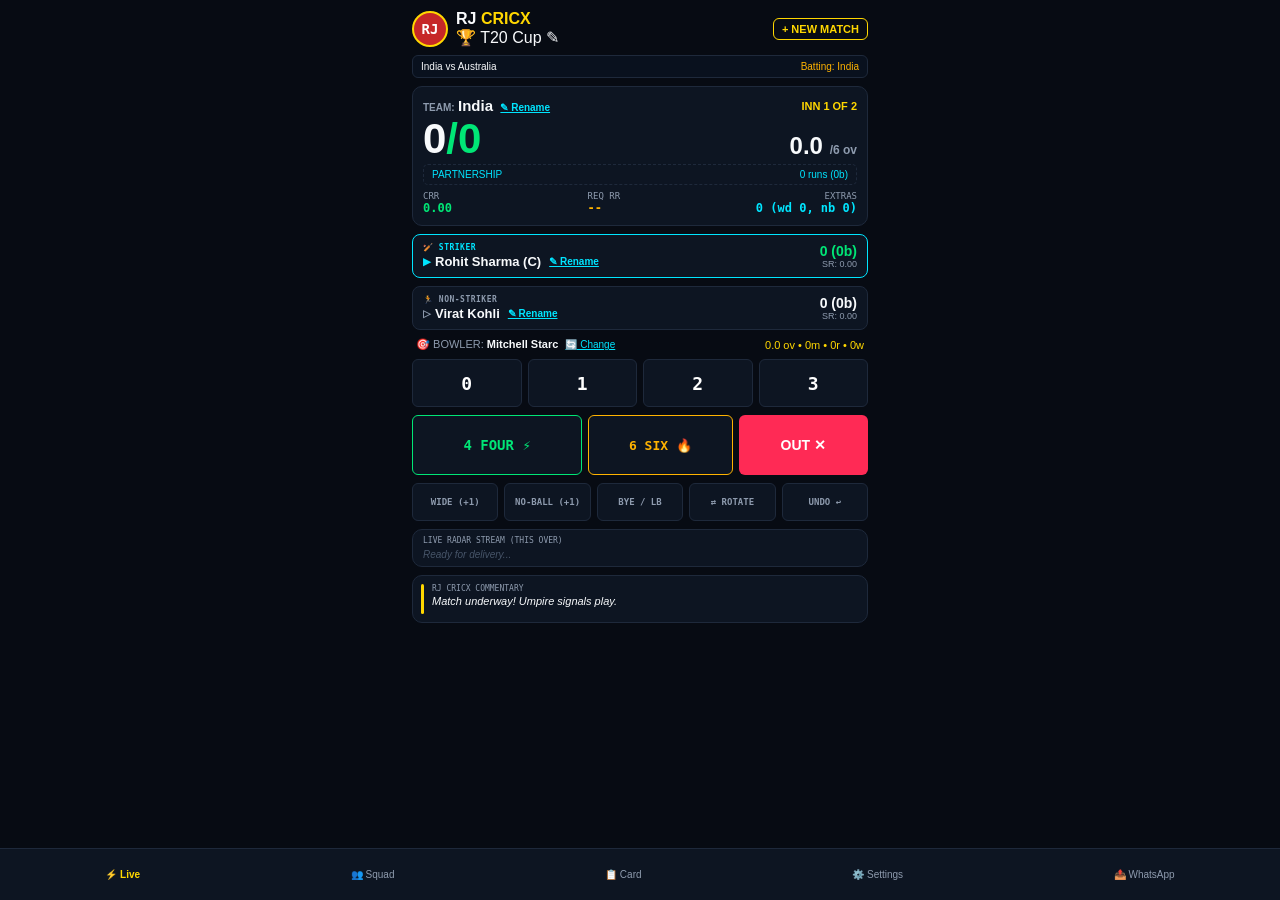
==== commit 9a45a88b: "Create index.html" ====
--- a/index.html
+++ b/index.html
@@ -2,99 +2,424 @@
 <html lang="en">
 <head>
   <meta charset="UTF-8">
-  <meta name="viewport" content="width=device-width, initial-scale=1.0, user-scalable=no, maximum-scale=1.0">
-  <title>RJ CRICX - Pro Cricket Scorer</title>
+  <meta name="viewport" content="width=device-width, initial-scale=1.0, maximum-scale=1.0, user-scalable=no">
+  <title>RJ CRICX PRO</title>
   <style>
     :root {
-      --bg:#070b13; --card:#0e1624; --border:#1e293b; --green:#00e676;
-      --amber:#ffb300; --red:#ff2a55; --cyan:#00e5ff; --gold:#ffd700;
-      --crimson:#c62828; --white:#f8fafc; --muted:#8e9bae;
-    }
-    *{box-sizing:border-box;margin:0;padding:0;font-family:-apple-system,BlinkMacSystemFont,"Segoe UI",Roboto,sans-serif;user-select:none;-webkit-tap-highlight-color:transparent;touch-action:manipulation}
-    body{background:var(--bg);color:var(--white);display:flex;justify-content:center}
-    .app-box{width:100%;max-width:480px;min-height:100vh;padding:10px 12px 75px;display:flex;flex-direction:column;gap:10px}
-    .top-bar{display:flex;justify-content:space-between;align-items:center}
-    .brand{display:flex;align-items:center;gap:10px}
-    .logo-badge{width:40px;height:40px;background:var(--crimson);border:2px solid var(--gold);border-radius:50%;display:flex;align-items:center;justify-content:center;font-weight:900;font-family:monospace;font-size:15px;color:#fff;flex-shrink:0}
-    .brand h1{font-size:17px;font-weight:900}
-    .brand h1 span{color:var(--gold)}
-    .tour-tag{color:var(--cyan);font-size:10px;font-family:monospace;cursor:pointer}
-    .btn-outline{background:transparent;border:1px solid var(--gold);color:var(--gold);padding:5px 9px;font-size:11px;font-weight:bold;border-radius:6px;cursor:pointer}
-    .context-bar{background:#09111e;border:1px solid var(--border);border-radius:6px;padding:6px 10px;display:flex;justify-content:space-between;font-size:11px;font-family:monospace}
-    .card{background:var(--card);border:1px solid var(--border);border-radius:10px;padding:12px}
-    .card-row{display:flex;justify-content:space-between;align-items:center;font-size:13px;font-weight:bold;font-family:monospace}
-    .rename{color:var(--cyan);font-size:11px;cursor:pointer;text-decoration:underline}
-    .score-row{display:flex;justify-content:space-between;align-items:flex-end;margin:6px 0}
-    .score-big{font-size:46px;font-weight:900;line-height:1}
-    .overs-big{font-size:28px;font-weight:bold}
-    .fh-badge{display:none;background:var(--red);color:#fff;font-size:10px;font-weight:bold;padding:2px 6px;border-radius:4px;animation:fhPulse .7s infinite alternate}
-    @keyframes fhPulse{from{transform:scale(.96)}to{transform:scale(1.04)}}
-    .target-box{background:#112033;border:1px solid var(--cyan);padding:6px 8px;border-radius:5px;display:none;justify-content:space-between;color:var(--cyan);font-size:11px;font-family:monospace;font-weight:bold}
-    .partner-box{border:1px dashed var(--border);padding:5px 8px;border-radius:5px;display:flex;justify-content:space-between;color:var(--cyan);font-size:11px;font-family:monospace;margin-top:6px}
-    .tele-grid{display:flex;justify-content:space-between;margin-top:8px}
-    .tele-item label{font-size:10px;color:var(--muted);display:block;font-family:monospace}
-    .tele-item div{font-size:13px;font-weight:bold;font-family:monospace}
-    .batter-card{display:flex;justify-content:space-between;align-items:center;padding:10px 12px}
-    .active-bat{border:1.5px solid var(--cyan)}
-    .bat-l{display:flex;align-items:center;gap:6px;font-size:14px;font-weight:bold}
-    .bowler-bar{display:flex;justify-content:space-between;align-items:center;font-size:11px;font-family:monospace;padding:0 4px}
-    .key-grid{display:flex;gap:8px}
-    .key-btn{flex:1;height:50px;background:var(--card);border:1px solid var(--border);border-radius:8px;color:#fff;font-size:20px;font-weight:bold;font-family:monospace;cursor:pointer}
-    .key-btn:active,.btn-four:active,.btn-six:active,.btn-out:active{transform:scale(.96);opacity:.85}
-    .btn-four{flex:1.3;height:66px;background:var(--card);border:1.5px solid var(--green);border-radius:8px;color:var(--green);font-size:15px;font-weight:900;font-family:monospace;cursor:pointer}
-    .btn-six{flex:1.1;height:66px;background:var(--card);border:1.5px solid var(--amber);border-radius:8px;color:var(--amber);font-size:14px;font-weight:900;font-family:monospace;cursor:pointer}
-    .btn-out{flex:1;height:66px;background:var(--red);border:none;border-radius:8px;color:#fff;font-size:14px;font-weight:900;cursor:pointer}
-    .ctrl-grid button{flex:1;height:42px;background:var(--card);border:1px solid var(--border);border-radius:6px;color:var(--muted);font-size:10px;font-weight:bold;font-family:monospace;cursor:pointer}
-    .radar-box{display:flex;gap:6px;overflow-x:auto;align-items:center;margin-top:4px}
-    .badge{width:26px;height:26px;border-radius:50%;display:flex;align-items:center;justify-content:center;font-size:11px;font-weight:bold;font-family:monospace;background:#111d2e;color:#fff;flex-shrink:0}
-    .badge.four{background:var(--green);color:#000}.badge.six{background:var(--amber);color:#000}.badge.w{background:var(--red);color:#fff}.badge.ex{border:1px solid var(--cyan);color:var(--cyan)}
-    .comm-card{display:flex;gap:8px;align-items:flex-start;padding:10px}
-    .comm-line{width:3px;height:34px;background:var(--gold);border-radius:2px;flex-shrink:0}
-    .bot-nav{position:fixed;bottom:0;left:0;right:0;height:56px;background:var(--card);border-top:1px solid var(--border);display:flex;justify-content:space-around;align-items:center;z-index:100}
-    .nav-btn{background:none;border:none;color:var(--muted);display:flex;flex-direction:column;align-items:center;gap:3px;font-size:11px;cursor:pointer}
-    .nav-btn.active{color:var(--gold);font-weight:bold}
-    .celeb-wrap{display:none;position:fixed;top:0;left:0;right:0;bottom:0;background:rgba(0,0,0,.88);z-index:9999;flex-direction:column;align-items:center;justify-content:center;padding:20px;text-align:center}
-    .modal-wrap{display:none;position:fixed;top:0;left:0;right:0;bottom:0;background:rgba(0,0,0,.85);align-items:center;justify-content:center;z-index:999}
-    .modal-box{background:var(--card);border:1px solid var(--border);width:90%;max-width:360px;border-radius:12px;padding:16px;display:flex;flex-direction:column;gap:12px}
-    .wide-box{max-width:440px;max-height:85vh;overflow-y:auto}
-    .form-grp{display:flex;flex-direction:column;gap:4px}
-    .form-grp label{font-size:11px;color:var(--muted)}
-    .form-grp input,.form-grp select{background:var(--bg);border:1px solid var(--border);color:#fff;padding:10px;border-radius:6px;font-size:14px;outline:none}
-    .form-grp input:focus{border-color:var(--gold)}
-    .modal-act{display:flex;justify-content:flex-end;gap:8px}
-    .btn-c{background:transparent;border:none;color:var(--muted);padding:8px 12px;cursor:pointer}
-    .btn-g{background:var(--gold);border:none;color:#000;padding:9px 15px;border-radius:6px;font-weight:bold;cursor:pointer}
-    .btn-r{background:var(--red);border:none;color:#fff;padding:9px 15px;border-radius:6px;font-weight:bold;cursor:pointer}
-    .bowler-btn{background:#111d2e;border:1px solid var(--border);color:#fff;padding:8px 10px;border-radius:6px;text-align:left;font-size:13px;display:flex;justify-content:space-between;cursor:pointer}
-    .bowler-btn.dis{opacity:.4;cursor:not-allowed}
-    .sc-tbl{width:100%;border-collapse:collapse;font-size:11px;margin-bottom:12px}
-    .sc-tbl th,.sc-tbl td{padding:6px 4px;text-align:right;border-bottom:1px solid var(--border)}
-    .sc-tbl th:first-child,.sc-tbl td:first-child{text-align:left}
-    .sc-tbl th{color:var(--muted);font-family:monospace}
-    .ex-grid{display:grid;grid-template-columns:1fr 1fr;gap:8px}
-    .ex-grid button{background:var(--bg);border:1px solid var(--border);color:#fff;padding:10px;border-radius:6px;font-size:12px;cursor:pointer}
-    .ex-grid button:active{background:var(--gold);color:#000}
-    .set-item{display:flex;justify-content:space-between;align-items:center;padding:8px 0;border-bottom:1px solid var(--border);font-size:13px}
+      --bg: #070b13;
+      --card: #0d1522;
+      --border: #1e293b;
+      --neon: #00e676;
+      --amber: #ffb300;
+      --red: #ff2a55;
+      --cyan: #00e5ff;
+      --gold: #ffd700;
+      --crimson: #c62828;
+      --white: #f8fafc;
+      --muted: #8e9bae;
+    }
+    * {
+      box-sizing: border-box;
+      margin: 0;
+      padding: 0;
+      font-family: -apple-system, BlinkMacSystemFont, "Segoe UI", Roboto, sans-serif;
+      user-select: none;
+      -webkit-tap-highlight-color: transparent;
+      touch-action: manipulation;
+    }
+    body {
+      background: var(--bg);
+      color: var(--white);
+      display: flex;
+      justify-content: center;
+      min-height: 100vh;
+    }
+    .app-box {
+      width: 100%;
+      max-width: 480px;
+      padding: 10px 12px 70px 12px;
+      display: flex;
+      flex-direction: column;
+      gap: 8px;
+    }
+    /* Top Header */
+    .top-bar {
+      display: flex;
+      justify-content: space-between;
+      align-items: center;
+    }
+    .brand {
+      display: flex;
+      align-items: center;
+      gap: 8px;
+    }
+    .emblem {
+      width: 36px;
+      height: 36px;
+      background: var(--crimson);
+      border: 2px solid var(--gold);
+      border-radius: 50%;
+      display: flex;
+      align-items: center;
+      justify-content: center;
+      font-weight: 900;
+      font-family: monospace;
+      font-size: 14px;
+      color: #fff;
+      flex-shrink: 0;
+    }
+    .brand h1 { font-size: 16px; font-weight: 900; }
+    .brand h1 span { color: var(--gold); }
+    .btn-new {
+      background: transparent;
+      border: 1px solid var(--gold);
+      color: var(--gold);
+      padding: 4px 8px;
+      font-size: 11px;
+      font-weight: bold;
+      border-radius: 6px;
+      cursor: pointer;
+    }
+    /* Context Strip */
+    .context-bar {
+      background: #09111e;
+      border: 1px solid var(--border);
+      border-radius: 6px;
+      padding: 5px 8px;
+      display: flex;
+      justify-content: space-between;
+      font-size: 10px;
+      font-family: monospace;
+    }
+    /* Main Cards */
+    .card {
+      background: var(--card);
+      border: 1px solid var(--border);
+      border-radius: 10px;
+      padding: 10px;
+    }
+    .card-top {
+      display: flex;
+      justify-content: space-between;
+      align-items: center;
+      font-size: 12px;
+      font-weight: bold;
+      font-family: monospace;
+    }
+    .rename {
+      color: var(--cyan);
+      font-size: 10px;
+      cursor: pointer;
+      text-decoration: underline;
+      margin-left: 4px;
+    }
+    .score-row {
+      display: flex;
+      justify-content: space-between;
+      align-items: flex-end;
+      margin: 4px 0;
+    }
+    .score-big { font-size: 42px; font-weight: 900; line-height: 1; }
+    .overs-big { font-size: 24px; font-weight: bold; }
+    .fh-badge {
+      display: none;
+      background: var(--red);
+      color: #fff;
+      font-size: 9px;
+      font-weight: bold;
+      padding: 2px 6px;
+      border-radius: 4px;
+    }
+    .target-box {
+      background: #112033;
+      border: 1px solid var(--cyan);
+      padding: 5px 8px;
+      border-radius: 5px;
+      display: none;
+      justify-content: space-between;
+      color: var(--cyan);
+      font-size: 11px;
+      font-family: monospace;
+      font-weight: bold;
+    }
+    .partner-box {
+      border: 1px dashed var(--border);
+      padding: 4px 8px;
+      border-radius: 5px;
+      display: flex;
+      justify-content: space-between;
+      color: var(--cyan);
+      font-size: 10px;
+      font-family: monospace;
+      margin-top: 4px;
+    }
+    .tele-grid {
+      display: flex;
+      justify-content: space-between;
+      margin-top: 6px;
+    }
+    .tele-item label {
+      font-size: 9px;
+      color: var(--muted);
+      display: block;
+      font-family: monospace;
+    }
+    .tele-item div {
+      font-size: 12px;
+      font-weight: bold;
+      font-family: monospace;
+    }
+    /* Distinct Batter Cards */
+    .batter-card {
+      display: flex;
+      justify-content: space-between;
+      align-items: center;
+      padding: 8px 10px;
+      border-radius: 8px;
+    }
+    .active-bat { border: 1.5px solid var(--cyan); }
+    .bat-info { display: flex; flex-direction: column; gap: 2px; }
+    .bat-tag { font-size: 8px; font-weight: bold; font-family: monospace; letter-spacing: 0.5px; }
+    .bowler-bar {
+      display: flex;
+      justify-content: space-between;
+      align-items: center;
+      font-size: 11px;
+      font-family: monospace;
+      padding: 0 4px;
+    }
+    /* Keypad Grid */
+    .key-grid { display: flex; gap: 6px; }
+    .key-btn {
+      flex: 1;
+      height: 48px;
+      background: var(--card);
+      border: 1px solid var(--border);
+      border-radius: 6px;
+      color: #fff;
+      font-size: 18px;
+      font-weight: bold;
+      font-family: monospace;
+      cursor: pointer;
+    }
+    .key-btn:active, .btn-four:active, .btn-six:active, .btn-out:active {
+      transform: scale(0.96);
+      opacity: 0.85;
+    }
+    .btn-four {
+      flex: 1.3;
+      height: 60px;
+      background: var(--card);
+      border: 1.5px solid var(--neon);
+      border-radius: 6px;
+      color: var(--neon);
+      font-size: 14px;
+      font-weight: 900;
+      font-family: monospace;
+      cursor: pointer;
+    }
+    .btn-six {
+      flex: 1.1;
+      height: 60px;
+      background: var(--card);
+      border: 1.5px solid var(--amber);
+      border-radius: 6px;
+      color: var(--amber);
+      font-size: 13px;
+      font-weight: 900;
+      font-family: monospace;
+      cursor: pointer;
+    }
+    .btn-out {
+      flex: 1;
+      height: 60px;
+      background: var(--red);
+      border: none;
+      border-radius: 6px;
+      color: #fff;
+      font-size: 14px;
+      font-weight: 900;
+      cursor: pointer;
+    }
+    .ctrl-grid button {
+      flex: 1;
+      height: 38px;
+      background: var(--card);
+      border: 1px solid var(--border);
+      border-radius: 6px;
+      color: var(--muted);
+      font-size: 9px;
+      font-weight: bold;
+      font-family: monospace;
+      cursor: pointer;
+    }
+    /* Radar Stream */
+    .radar-box {
+      display: flex;
+      gap: 5px;
+      overflow-x: auto;
+      align-items: center;
+      margin-top: 4px;
+    }
+    .badge {
+      width: 24px;
+      height: 24px;
+      border-radius: 50%;
+      display: flex;
+      align-items: center;
+      justify-content: center;
+      font-size: 10px;
+      font-weight: bold;
+      font-family: monospace;
+      background: #111d2e;
+      color: #fff;
+      flex-shrink: 0;
+    }
+    .badge.four { background: var(--neon); color: #000; }
+    .badge.six { background: var(--amber); color: #000; }
+    .badge.w { background: var(--red); color: #fff; }
+    .badge.ex { border: 1px solid var(--cyan); color: var(--cyan); }
+    /* Commentary */
+    .comm-card { display: flex; gap: 8px; align-items: flex-start; padding: 8px; }
+    .comm-line { width: 3px; height: 30px; background: var(--gold); border-radius: 2px; flex-shrink: 0; }
+    /* Bottom Navigation */
+    .bot-nav {
+      position: fixed;
+      bottom: 0;
+      left: 0;
+      right: 0;
+      height: 52px;
+      background: var(--card);
+      border-top: 1px solid var(--border);
+      display: flex;
+      justify-content: space-around;
+      align-items: center;
+      z-index: 100;
+    }
+    .nav-btn {
+      background: none;
+      border: none;
+      color: var(--muted);
+      display: flex;
+      flex-direction: column;
+      align-items: center;
+      gap: 2px;
+      font-size: 10px;
+      cursor: pointer;
+    }
+    .nav-btn.active { color: var(--gold); font-weight: bold; }
+    /* Fullscreen Celebrations */
+    .celeb-wrap {
+      display: none;
+      position: fixed;
+      top: 0;
+      left: 0;
+      right: 0;
+      bottom: 0;
+      background: rgba(0, 0, 0, 0.88);
+      z-index: 9999;
+      flex-direction: column;
+      align-items: center;
+      justify-content: center;
+      padding: 20px;
+      text-align: center;
+    }
+    /* Modals */
+    .modal-wrap {
+      display: none;
+      position: fixed;
+      top: 0;
+      left: 0;
+      right: 0;
+      bottom: 0;
+      background: rgba(0, 0, 0, 0.85);
+      align-items: center;
+      justify-content: center;
+      z-index: 999;
+    }
+    .modal-box {
+      background: var(--card);
+      border: 1px solid var(--border);
+      width: 90%;
+      max-width: 350px;
+      border-radius: 10px;
+      padding: 14px;
+      display: flex;
+      flex-direction: column;
+      gap: 10px;
+    }
+    .wide-box { max-width: 420px; max-height: 80vh; overflow-y: auto; }
+    .form-grp { display: flex; flex-direction: column; gap: 3px; }
+    .form-grp label { font-size: 10px; color: var(--muted); }
+    .form-grp input, .form-grp select {
+      background: var(--bg);
+      border: 1px solid var(--border);
+      color: #fff;
+      padding: 8px;
+      border-radius: 6px;
+      font-size: 13px;
+      outline: none;
+    }
+    .modal-act { display: flex; justify-content: flex-end; gap: 6px; }
+    .btn-c { background: transparent; border: none; color: var(--muted); padding: 6px 10px; cursor: pointer; }
+    .btn-g { background: var(--gold); border: none; color: #000; padding: 7px 12px; border-radius: 6px; font-weight: bold; cursor: pointer; }
+    .btn-r { background: var(--red); border: none; color: #fff; padding: 7px 12px; border-radius: 6px; font-weight: bold; cursor: pointer; }
+    .bowler-btn {
+      background: #111d2e;
+      border: 1px solid var(--border);
+      color: #fff;
+      padding: 7px 10px;
+      border-radius: 6px;
+      text-align: left;
+      font-size: 12px;
+      display: flex;
+      justify-content: space-between;
+      cursor: pointer;
+    }
+    .bowler-btn.dis { opacity: 0.4; cursor: not-allowed; }
+    .sc-tbl { width: 100%; border-collapse: collapse; font-size: 10px; margin-bottom: 10px; }
+    .sc-tbl th, .sc-tbl td { padding: 5px 3px; text-align: right; border-bottom: 1px solid var(--border); }
+    .sc-tbl th:first-child, .sc-tbl td:first-child { text-align: left; }
+    .sc-tbl th { color: var(--muted); font-family: monospace; }
+    .ex-grid { display: grid; grid-template-columns: 1fr 1fr; gap: 6px; }
+    .ex-grid button {
+      background: var(--bg);
+      border: 1px solid var(--border);
+      color: #fff;
+      padding: 8px;
+      border-radius: 6px;
+      font-size: 11px;
+      cursor: pointer;
+    }
+    .set-item {
+      display: flex;
+      justify-content: space-between;
+      align-items: center;
+      padding: 6px 0;
+      border-bottom: 1px solid var(--border);
+      font-size: 12px;
+    }
   </style>
 </head>
 <body>
 
+  <!-- Celebration Popup -->
   <div class="celeb-wrap" id="celebWrap" onclick="hideCeleb()">
-    <div style="font-size:46px;font-weight:900" id="celebTitle">FOUR!</div>
-    <div style="font-size:15px;color:#fff;margin-top:6px;font-family:monospace" id="celebSub">Smashed through covers!</div>
+    <div style="font-size:42px;font-weight:900" id="celebTitle">FOUR!</div>
+    <div style="font-size:14px;color:#fff;margin-top:6px;font-family:monospace" id="celebSub">Smashed through covers!</div>
   </div>
 
   <div class="app-box">
     
     <header class="top-bar">
       <div class="brand">
-        <div class="logo-badge">RJ</div>
+        <div class="emblem">RJ</div>
         <div>
           <h1>RJ <span>CRICX</span></h1>
-          <div class="tour-tag" id="tourTag" onclick="openRenameModal('tournament')">🏆 T20 World Cup ✎</div>
+          <div class="tour-tag" id="tourTag" onclick="openRenameModal('tournament')">🏆 T20 Cup ✎</div>
         </div>
       </div>
-      <button class="btn-outline" onclick="openNewMatchModal()">+ NEW MATCH</button>
+      <button class="btn-new" onclick="openNewMatchModal()">+ NEW MATCH</button>
     </header>
 
     <div class="context-bar">
@@ -102,10 +427,11 @@
       <span style="color:var(--amber)" id="battingTitle">Batting: India</span>
     </div>
 
+    <!-- Main Scorecard Card -->
     <section class="card">
-      <div class="card-row">
-        <div style="display:flex;align-items:center;gap:6px">
-          <span style="color:var(--muted);font-size:11px">TEAM:</span>
+      <div class="card-top">
+        <div class="team-badge">
+          <span style="color:var(--muted);font-size:10px">TEAM:</span>
           <span id="teamName" style="font-weight:900;font-size:15px">India</span>
           <span class="rename" onclick="openRenameModal('team')">✎ Rename</span>
         </div>
@@ -116,8 +442,8 @@
       </div>
 
       <div class="score-row">
-        <div class="score-big"><span id="totRuns">0</span><span style="color:var(--green)">/<span id="totWkts">0</span></span></div>
-        <div class="overs-big"><span id="ovDone">0.0</span> <span style="font-size:13px;color:var(--muted)" id="maxOvLabel">/6 ov</span></div>
+        <div class="score-big"><span id="totRuns">0</span><span style="color:var(--neon)">/<span id="totWkts">0</span></span></div>
+        <div class="overs-big"><span id="ovDone">0.0</span> <span style="font-size:12px;color:var(--muted)" id="maxOvLabel">/6 ov</span></div>
       </div>
 
       <div class="target-box" id="targetBox">
@@ -131,49 +457,55 @@
       </div>
 
       <div class="tele-grid">
-        <div class="tele-item"><label>CRR</label><div style="color:var(--green)" id="crrVal">0.00</div></div>
+        <div class="tele-item"><label>CRR</label><div style="color:var(--neon)" id="crrVal">0.00</div></div>
         <div class="tele-item"><label>REQ RR</label><div style="color:var(--amber)" id="reqVal">--</div></div>
-        <div class="tele-item" style="text-align:right"><label>EXTRAS</label><div style="color:var(--cyan)" id="extrasVal">0 (wd 0, nb 0, b 0, lb 0)</div></div>
+        <div class="tele-item" style="text-align:right"><label>EXTRAS</label><div style="color:var(--cyan)" id="extrasVal">0 (wd 0, nb 0)</div></div>
       </div>
     </section>
 
-    <!-- Striker Card -->
+    <!-- Distinct Striker Card -->
     <div class="card batter-card active-bat" id="strikerCard">
-      <div class="bat-l">
-        <span style="color:var(--cyan);font-size:12px">▶</span>
-        <span id="strikerName">Rohit Sharma (C)</span>
-        <span class="rename" onclick="openRenameModal('striker')">✎ Rename</span>
+      <div class="bat-info">
+        <span class="bat-tag" style="color:var(--cyan)">🏏 STRIKER</span>
+        <div style="display:flex;align-items:center;gap:4px;font-size:13px;font-weight:bold">
+          <span style="color:var(--cyan);font-size:10px">▶</span>
+          <span id="strikerName">Rohit Sharma (C)</span>
+          <span class="rename" onclick="openRenameModal('striker')">✎ Rename</span>
+        </div>
       </div>
       <div style="text-align:right;font-family:monospace">
-        <div style="font-size:14px;font-weight:bold;color:var(--green)"><span id="sRuns">0</span> (<span id="sBalls">0</span>b)</div>
-        <div style="font-size:10px;color:var(--muted)">SR: <span id="sSR">0.00</span></div>
-      </div>
-    </div>
-
-    <!-- Non-Striker Card -->
+        <div style="font-size:14px;font-weight:bold;color:var(--neon)"><span id="sRuns">0</span> (<span id="sBalls">0</span>b)</div>
+        <div style="font-size:9px;color:var(--muted)">SR: <span id="sSR">0.00</span></div>
+      </div>
+    </div>
+
+    <!-- Distinct Non-Striker Card -->
     <div class="card batter-card" id="nonStrikerCard">
-      <div class="bat-l">
-        <span style="color:var(--muted);font-size:12px">▷</span>
-        <span id="nonStrikerName">Virat Kohli</span>
-        <span class="rename" onclick="openRenameModal('nonStriker')">✎ Rename</span>
+      <div class="bat-info">
+        <span class="bat-tag" style="color:var(--muted)">🏃 NON-STRIKER</span>
+        <div style="display:flex;align-items:center;gap:4px;font-size:13px;font-weight:bold">
+          <span style="color:var(--muted);font-size:10px">▷</span>
+          <span id="nonStrikerName">Virat Kohli</span>
+          <span class="rename" onclick="openRenameModal('nonStriker')">✎ Rename</span>
+        </div>
       </div>
       <div style="text-align:right;font-family:monospace">
         <div style="font-size:14px;font-weight:bold"><span id="nsRuns">0</span> (<span id="nsBalls">0</span>b)</div>
-        <div style="font-size:10px;color:var(--muted)">SR: <span id="nsSR">0.00</span></div>
+        <div style="font-size:9px;color:var(--muted)">SR: <span id="nsSR">0.00</span></div>
       </div>
     </div>
 
     <!-- Bowler Bar -->
     <div class="bowler-bar">
       <div>
-        <span style="color:var(--muted)">BOWLER: </span>
+        <span style="color:var(--muted)">🎯 BOWLER: </span>
         <span id="bowlerName" style="font-weight:bold">Mitchell Starc</span>
         <span class="rename" onclick="openBowlerPicker(false)">🔄 Change</span>
       </div>
       <div style="color:var(--gold)" id="bowlerFigures">0.0 ov • 0m • 0r • 0w</div>
     </div>
 
-    <!-- Keypad Runs -->
+    <!-- Keypad: Runs -->
     <div class="key-grid">
       <button class="key-btn" onclick="addDelivery(0)">0</button>
       <button class="key-btn" onclick="addDelivery(1)">1</button>
@@ -181,14 +513,14 @@
       <button class="key-btn" onclick="addDelivery(3)">3</button>
     </div>
 
-    <!-- Boundaries & Out -->
+    <!-- Keypad: Boundaries & Wicket -->
     <div class="key-grid">
       <button class="btn-four" onclick="addDelivery(4,false,false,true,false)">4 FOUR ⚡</button>
       <button class="btn-six" onclick="addDelivery(6,false,false,false,true)">6 SIX 🔥</button>
       <button class="btn-out" onclick="openWicketModal()">OUT ✕</button>
     </div>
 
-    <!-- Extras & Controls -->
+    <!-- Keypad: Extras & Controls -->
     <div class="key-grid ctrl-grid">
       <button onclick="addDelivery(0,true,false)">WIDE (+1)</button>
       <button onclick="addDelivery(0,false,true)">NO-BALL (+1)</button>
@@ -197,19 +529,22 @@
       <button onclick="undoLastBall()">UNDO ↩</button>
     </div>
 
-    <div class="card" style="padding:8px 12px">
-      <div style="font-size:9px;color:var(--muted);font-family:monospace">LIVE RADAR STREAM (THIS OVER)</div>
+    <!-- Radar Stream -->
+    <div class="card" style="padding:6px 10px">
+      <div style="font-size:8px;color:var(--muted);font-family:monospace">LIVE RADAR STREAM (THIS OVER)</div>
       <div class="radar-box" id="radarBalls"><span style="font-size:10px;color:#475569;font-style:italic">Ready for delivery...</span></div>
     </div>
 
+    <!-- Commentary -->
     <div class="card comm-card">
       <div class="comm-line"></div>
       <div>
-        <div style="font-size:9px;color:var(--muted);font-family:monospace">RJ CRICX COMMENTARY</div>
-        <p style="font-size:12px;font-style:italic;margin-top:2px" id="commText">Match underway! Umpire signals play.</p>
-      </div>
-    </div>
-
+        <div style="font-size:8px;color:var(--muted);font-family:monospace">RJ CRICX COMMENTARY</div>
+        <p style="font-size:11px;font-style:italic;margin-top:2px" id="commText">Match underway! Umpire signals play.</p>
+      </div>
+    </div>
+
+    <!-- Bottom Navigation Bar -->
     <nav class="bot-nav">
       <button class="nav-btn active" onclick="closeAllModals()"><span>⚡ Live</span></button>
       <button class="nav-btn" onclick="openSquadModal()"><span>👥 Squad</span></button>
@@ -222,7 +557,7 @@
   <!-- Rename Modal -->
   <div class="modal-wrap" id="renameModal">
     <div class="modal-box">
-      <h3 style="color:var(--gold);font-size:15px" id="renameTitle">Rename</h3>
+      <h3 style="color:var(--gold);font-size:14px" id="renameTitle">Rename</h3>
       <div class="form-grp">
         <label>Enter Name:</label>
         <input type="text" id="renameInput">
@@ -237,12 +572,12 @@
   <!-- Wicket Modal -->
   <div class="modal-wrap" id="wicketModal">
     <div class="modal-box">
-      <h3 style="color:var(--red);font-size:15px">FALL OF WICKET</h3>
-      <p id="fhWicketNotice" style="font-size:11px;color:var(--red);display:none;font-weight:bold">⚠️ FREE HIT: Batter can ONLY be Run-Out!</p>
+      <h3 style="color:var(--red);font-size:14px">FALL OF WICKET</h3>
+      <p id="fhWicketNotice" style="font-size:10px;color:var(--red);display:none;font-weight:bold">⚠️ FREE HIT: Batter can ONLY be Run-Out!</p>
       <div class="form-grp">
         <label>Who is Out?</label>
         <select id="whoOutSelect">
-          <option value="striker">Striker (Facing)</option>
+          <option value="striker">Striker (Facing delivery)</option>
           <option value="nonStriker">Non-Striker (Runner)</option>
         </select>
       </div>
@@ -271,11 +606,11 @@
   <!-- Innings Break Modal -->
   <div class="modal-wrap" id="innBreakModal">
     <div class="modal-box">
-      <h3 style="color:var(--gold);font-size:15px">INNINGS COMPLETED!</h3>
-      <p style="font-size:13px" id="ibSummary">Team 1: 0/0 in 0.0 ov</p>
-      <div style="background:#111d2e;padding:10px;border-radius:6px;border:1px solid var(--cyan)">
-        <p style="font-size:14px;font-weight:bold;color:var(--cyan)" id="ibTarget">Target: 0 runs</p>
-        <p style="font-size:11px;color:var(--muted)" id="ibReqRR">Req RR: 0.00</p>
+      <h3 style="color:var(--gold);font-size:14px">1ST INNINGS COMPLETED!</h3>
+      <p style="font-size:12px" id="ibSummary">Team 1: 0/0 in 0.0 ov</p>
+      <div style="background:#111d2e;padding:8px;border-radius:6px;border:1px solid var(--cyan)">
+        <p style="font-size:13px;font-weight:bold;color:var(--cyan)" id="ibTarget">Target: 0 runs</p>
+        <p style="font-size:10px;color:var(--muted)" id="ibReqRR">Req RR: 0.00</p>
       </div>
       <div class="form-grp"><label>Chasing Opener 1 (Striker):</label><input type="text" id="chaseOpener1" value="David Warner"></div>
       <div class="form-grp"><label>Chasing Opener 2 (Non-Striker):</label><input type="text" id="chaseOpener2" value="Travis Head"></div>
@@ -289,11 +624,11 @@
   <!-- Bowler Select Modal -->
   <div class="modal-wrap" id="bowlerModal">
     <div class="modal-box">
-      <h3 style="color:var(--gold);font-size:15px" id="bowlerModalTitle">SELECT BOWLER</h3>
-      <p style="font-size:11px;color:var(--muted)">Tap existing bowler or add a new one.</p>
+      <h3 style="color:var(--gold);font-size:14px" id="bowlerModalTitle">SELECT BOWLER</h3>
+      <p style="font-size:10px;color:var(--muted)">Tap existing bowler or add a new one.</p>
       <div class="form-grp">
         <label>Existing Bowlers:</label>
-        <div style="display:flex;flex-direction:column;gap:6px;max-height:160px;overflow-y:auto" id="bowlerList"></div>
+        <div style="display:flex;flex-direction:column;gap:5px;max-height:150px;overflow-y:auto" id="bowlerList"></div>
       </div>
       <div class="form-grp">
         <label>Or New Bowler:</label>
@@ -309,8 +644,8 @@
   <!-- Extras Modal -->
   <div class="modal-wrap" id="extrasModal">
     <div class="modal-box">
-      <h3 style="color:var(--cyan);font-size:15px">BYES & LEG-BYES</h3>
-      <p style="font-size:11px;color:var(--muted)">Runs added to extras, not to the bowler.</p>
+      <h3 style="color:var(--cyan);font-size:14px">BYES & LEG-BYES</h3>
+      <p style="font-size:10px;color:var(--muted)">Runs added to extras, not to the bowler.</p>
       <div class="ex-grid">
         <button onclick="submitExtras('bye',1)">1 BYE</button>
         <button onclick="submitExtras('legbye',1)">1 LEG-BYE</button>
@@ -329,21 +664,21 @@
   <div class="modal-wrap" id="settingsModal">
     <div class="modal-box wide-box">
       <div style="display:flex;justify-content:space-between;align-items:center">
-        <h3 style="color:var(--gold);font-size:15px">⚙️ MATCH SETTINGS & RULES</h3>
-        <button onclick="closeModal('settingsModal')" style="background:none;border:none;color:#fff;font-size:18px">✕</button>
-      </div>
-      <div style="margin-top:10px">
+        <h3 style="color:var(--gold);font-size:14px">⚙️ MATCH SETTINGS & RULES</h3>
+        <button onclick="closeModal('settingsModal')" style="background:none;border:none;color:#fff;font-size:16px">✕</button>
+      </div>
+      <div style="margin-top:8px">
         <div class="set-item"><span>Match Audio Effects</span><input type="checkbox" id="setSound" checked onchange="saveSettings()"></div>
         <div class="set-item"><span>Vibration Feedback</span><input type="checkbox" id="setVibe" checked onchange="saveSettings()"></div>
       </div>
-      <div style="margin-top:12px;background:#070b13;padding:10px;border-radius:6px;border:1px solid var(--border);font-size:11px;color:var(--muted);line-height:1.6">
+      <div style="margin-top:10px;background:#070b13;padding:8px;border-radius:6px;border:1px solid var(--border);font-size:10px;color:var(--muted);line-height:1.5">
         <b style="color:var(--cyan)">📖 International Cricket Quick Rules:</b><br>
         • <b>Free-Hit:</b> No-ball gives Free Hit. Batter only out via Run-Out.<br>
         • <b>Strike Rotation:</b> 1, 3 runs swap strike. 4, 6 boundaries stay. Over-end swaps strike.<br>
         • <b>Bowler Spells:</b> Consecutive overs from same bowler are prohibited.<br>
         • <b>Strike Rate (SR):</b> Automatically calculated as (Runs/Balls)×100.
       </div>
-      <div class="modal-act" style="margin-top:10px"><button class="btn-g" onclick="closeModal('settingsModal')">SAVE & CLOSE</button></div>
+      <div class="modal-act" style="margin-top:8px"><button class="btn-g" onclick="closeModal('settingsModal')">SAVE & CLOSE</button></div>
     </div>
   </div>
 
@@ -351,17 +686,17 @@
   <div class="modal-wrap" id="squadModal">
     <div class="modal-box wide-box">
       <div style="display:flex;justify-content:space-between;align-items:center">
-        <h3 style="color:var(--gold);font-size:15px">SQUAD DATABASE</h3>
-        <button onclick="closeModal('squadModal')" style="background:none;border:none;color:#fff;font-size:18px">✕</button>
-      </div>
-      <div class="form-grp" style="margin-top:8px">
+        <h3 style="color:var(--gold);font-size:14px">SQUAD DATABASE</h3>
+        <button onclick="closeModal('squadModal')" style="background:none;border:none;color:#fff;font-size:16px">✕</button>
+      </div>
+      <div class="form-grp" style="margin-top:6px">
         <label>Add Player:</label>
         <div style="display:flex;gap:6px">
           <input type="text" id="squadInp" placeholder="Player Name" style="flex:1">
           <button class="btn-g" onclick="addSquadPlayer()">+ ADD</button>
         </div>
       </div>
-      <div style="margin-top:10px;max-height:220px;overflow-y:auto" id="squadList"></div>
+      <div style="margin-top:8px;max-height:200px;overflow-y:auto" id="squadList"></div>
     </div>
   </div>
 
@@ -369,8 +704,8 @@
   <div class="modal-wrap" id="scorecardModal">
     <div class="modal-box wide-box">
       <div style="display:flex;justify-content:space-between;align-items:center">
-        <h3 style="color:var(--gold);font-size:15px">MATCH SCORECARD</h3>
-        <button onclick="closeModal('scorecardModal')" style="background:none;border:none;color:#fff;font-size:18px">✕</button>
+        <h3 style="color:var(--gold);font-size:14px">MATCH SCORECARD</h3>
+        <button onclick="closeModal('scorecardModal')" style="background:none;border:none;color:#fff;font-size:16px">✕</button>
       </div>
       <div id="scorecardContent"></div>
       <div class="modal-act"><button class="btn-g" onclick="shareWhatsApp()">📤 SHARE WHATSAPP</button></div>
@@ -380,8 +715,8 @@
   <!-- New Match Modal -->
   <div class="modal-wrap" id="newMatchModal">
     <div class="modal-box">
-      <h3 style="color:var(--gold);font-size:15px">SETUP NEW MATCH</h3>
-      <div class="form-grp"><label>Tournament Name:</label><input type="text" id="nmTour" value="T20 World Cup"></div>
+      <h3 style="color:var(--gold);font-size:14px">SETUP NEW MATCH</h3>
+      <div class="form-grp"><label>Tournament Name:</label><input type="text" id="nmTour" value="T20 Cup"></div>
       <div class="form-grp"><label>Team 1 (Batting):</label><input type="text" id="nmTeamA" value="India"></div>
       <div class="form-grp"><label>Team 2 (Bowling):</label><input type="text" id="nmTeamB" value="Australia"></div>
       <div class="form-grp"><label>Team 1 Opener 1:</label><input type="text" id="nmOp1" value="Rohit Sharma (C)"></div>
@@ -399,14 +734,14 @@
     // Audio Synthesizer (No MP3s)
     const AudioCtx = window.AudioContext || window.webkitAudioContext;
     let audioCtx = null;
-    function playBeep(freq, type="sine", dur=0.12) {
+    function playBeep(freq, type="sine", dur=0.1) {
       if (!state.settings.sound) return;
       try {
         if (!audioCtx) audioCtx = new AudioCtx();
         if (audioCtx.state === 'suspended') audioCtx.resume();
         const osc = audioCtx.createOscillator(), g = audioCtx.createGain();
         osc.type = type; osc.frequency.setValueAtTime(freq, audioCtx.currentTime);
-        g.gain.setValueAtTime(0.18, audioCtx.currentTime);
+        g.gain.setValueAtTime(0.15, audioCtx.currentTime);
         g.gain.exponentialRampToValueAtTime(0.01, audioCtx.currentTime + dur);
         osc.connect(g); g.connect(audioCtx.destination);
         osc.start(); osc.stop(audioCtx.currentTime + dur);
@@ -414,7 +749,7 @@
     }
 
     let cTimer = null;
-    function showCeleb(title, sub, color="var(--green)") {
+    function showCeleb(title, sub, color="var(--neon)") {
       const el = document.getElementById("celebWrap");
       const t = document.getElementById("celebTitle");
       t.innerText = title; t.style.color = color;
@@ -431,9 +766,9 @@
     function closeModal(id) { document.getElementById(id).style.display = "none"; }
 
     // State Model
-    const DB_KEY = "RJ_CRICX_ULTIMATE_V1";
+    const DB_KEY = "RJ_CRICX_CLEAN_V1";
     const INIT_STATE = {
-      tournament: "T20 World Cup",
+      tournament: "T20 Cup",
       teamA: "India", teamB: "Australia",
       battingTeam: "India", bowlingTeam: "Australia",
       maxOvers: 6, currentInnings: 1, target: 0,
@@ -506,12 +841,12 @@
       if (isFour) {
         state.striker.fours++;
         playBeep(523, "triangle", 0.1);
-        showCeleb("FOUR! ⚡", `${state.striker.name} hits a boundary!`, "var(--green)");
+        showCeleb("FOUR! ⚡", `${state.striker.name} cracks a boundary!`, "var(--neon)");
       }
       if (isSix) {
         state.striker.sixes++;
         playBeep(659, "sawtooth", 0.15);
-        showCeleb("MAXIMUM! 🔥", `${state.striker.name} clears the stadium!`, "var(--amber)");
+        showCeleb("MAXIMUM! 🔥", `${state.striker.name} sends it into the stands!`, "var(--amber)");
       }
 
       checkMilestones(state.striker);
@@ -521,7 +856,7 @@
       state.partnerRuns += bTot;
       if (isLegal) state.partnerBalls++;
 
-      // Radar
+      // Radar Badges
       let bCls = "", bTxt = `${bTot}`;
       if (isFour) { bCls = "four"; bTxt = "4"; }
       else if (isSix) { bCls = "six"; bTxt = "6"; }
@@ -605,7 +940,7 @@
         const reqRR = (state.target / state.maxOvers).toFixed(2);
         document.getElementById("ibSummary").innerText = `${state.battingTeam}: ${state.totalRuns}/${state.totalWickets} in ${ov} overs`;
         document.getElementById("ibTarget").innerText = `Target: ${state.target} runs in ${state.maxOvers} overs`;
-        document.getElementById("ibReqRR").innerText = `Required Run Rate: ${reqRR}`;
+        document.getElementById("ibReqRR").innerText = `Req RR: ${reqRR}`;
         document.getElementById("innBreakModal").style.display = "flex";
       } else {
         state.isMatchOver = true;
@@ -824,9 +1159,9 @@
       const el = document.getElementById("squadList");
       if (state.savedSquad.length === 0) { el.innerHTML = "<p style='color:var(--muted);font-size:12px'>No players saved.</p>"; return; }
       el.innerHTML = state.savedSquad.map((p, i) => `
-        <div style="display:flex;justify-content:space-between;align-items:center;background:#111d2e;padding:8px 10px;border-radius:6px;margin-bottom:6px;font-size:13px">
+        <div style="display:flex;justify-content:space-between;align-items:center;background:#111d2e;padding:6px 8px;border-radius:6px;margin-bottom:5px;font-size:12px">
           <span>${p}</span>
-          <button onclick="deleteSquadPlayer(${i})" style="background:var(--red);border:none;color:#fff;padding:4px 8px;border-radius:4px;font-size:11px">✕ Delete</button>
+          <button onclick="deleteSquadPlayer(${i})" style="background:var(--red);border:none;color:#fff;padding:3px 6px;border-radius:4px;font-size:10px">✕ Delete</button>
         </div>
       `).join("");
     }
@@ -852,18 +1187,18 @@
       const fowStr = state.fow.length > 0 ? state.fow.join(" • ") : "None";
 
       document.getElementById("scorecardContent").innerHTML = `
-        <div style="font-size:12px;font-weight:bold;color:var(--gold);margin:8px 0 4px;font-family:monospace">${state.battingTeam.toUpperCase()} BATTING</div>
+        <div style="font-size:11px;font-weight:bold;color:var(--gold);margin:6px 0 3px;font-family:monospace">${state.battingTeam.toUpperCase()} BATTING</div>
         <table class="sc-tbl">
           <thead><tr><th>Batter</th><th>R</th><th>B</th><th>4s</th><th>6s</th><th>SR</th></tr></thead>
           <tbody>${bHtml}</tbody>
         </table>
-        <div style="font-size:12px;font-weight:bold;color:var(--gold);margin:8px 0 4px;font-family:monospace">BOWLING FIGURES</div>
+        <div style="font-size:11px;font-weight:bold;color:var(--gold);margin:6px 0 3px;font-family:monospace">BOWLING FIGURES</div>
         <table class="sc-tbl">
           <thead><tr><th>Bowler</th><th>O</th><th>M</th><th>R</th><th>W</th><th>Econ</th></tr></thead>
           <tbody>${bowlHtml}</tbody>
         </table>
-        <div style="font-size:12px;font-weight:bold;color:var(--gold);margin:8px 0 4px;font-family:monospace">FALL OF WICKETS</div>
-        <p style="font-size:11px;color:var(--muted);font-family:monospace;margin-bottom:10px">${fowStr}</p>
+        <div style="font-size:11px;font-weight:bold;color:var(--gold);margin:6px 0 3px;font-family:monospace">FALL OF WICKETS</div>
+        <p style="font-size:10px;color:var(--muted);font-family:monospace;margin-bottom:8px">${fowStr}</p>
       `;
       document.getElementById("scorecardModal").style.display = "flex";
     }
@@ -892,7 +1227,7 @@
 
     function openNewMatchModal() { document.getElementById("newMatchModal").style.display = "flex"; }
     function confirmNewMatch() {
-      const tr = document.getElementById("nmTour").value.trim() || "T20 World Cup";
+      const tr = document.getElementById("nmTour").value.trim() || "T20 Cup";
       const tA = document.getElementById("nmTeamA").value.trim() || "India";
       const tB = document.getElementById("nmTeamB").value.trim() || "Australia";
       const op1 = document.getElementById("nmOp1").value.trim() || "Rohit Sharma (C)";
@@ -962,7 +1297,7 @@
       document.getElementById("partnerText").innerText = `${state.partnerRuns} runs (${state.partnerBalls}b)`;
       const crr = state.legalBalls > 0 ? (state.totalRuns / (state.legalBalls / 6)).toFixed(2) : "0.00";
       document.getElementById("crrVal").innerText = crr;
-      document.getElementById("extrasVal").innerText = `${state.wides + state.noBalls + state.byes + state.legByes} (wd ${state.wides}, nb ${state.noBalls}, b ${state.byes}, lb ${state.legByes})`;
+      document.getElementById("extrasVal").innerText = `${state.wides + state.noBalls + state.byes + state.legByes} (wd ${state.wides}, nb ${state.noBalls})`;
 
       // Batters
       document.getElementById("strikerName").innerText = state.striker.name;
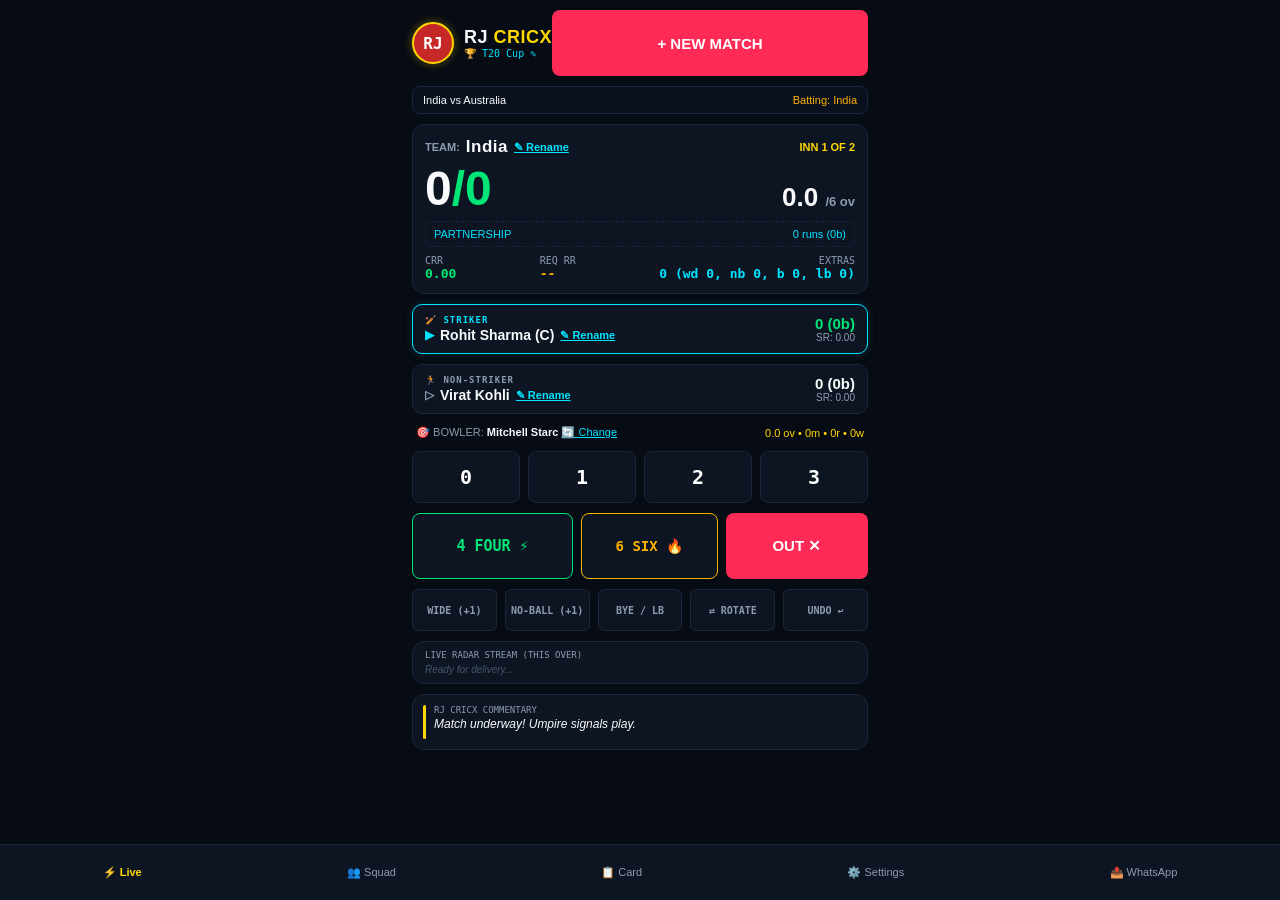
==== commit d1d89cf7: "Create index.html" ====
--- a/index.html
+++ b/index.html
@@ -6,407 +6,87 @@
   <title>RJ CRICX PRO</title>
   <style>
     :root {
-      --bg: #070b13;
-      --card: #0d1522;
-      --border: #1e293b;
-      --neon: #00e676;
-      --amber: #ffb300;
-      --red: #ff2a55;
-      --cyan: #00e5ff;
-      --gold: #ffd700;
-      --crimson: #c62828;
-      --white: #f8fafc;
-      --muted: #8e9bae;
-    }
-    * {
-      box-sizing: border-box;
-      margin: 0;
-      padding: 0;
-      font-family: -apple-system, BlinkMacSystemFont, "Segoe UI", Roboto, sans-serif;
-      user-select: none;
-      -webkit-tap-highlight-color: transparent;
-      touch-action: manipulation;
-    }
-    body {
-      background: var(--bg);
-      color: var(--white);
-      display: flex;
-      justify-content: center;
-      min-height: 100vh;
-    }
-    .app-box {
-      width: 100%;
-      max-width: 480px;
-      padding: 10px 12px 70px 12px;
-      display: flex;
-      flex-direction: column;
-      gap: 8px;
-    }
-    /* Top Header */
-    .top-bar {
-      display: flex;
-      justify-content: space-between;
-      align-items: center;
-    }
-    .brand {
-      display: flex;
-      align-items: center;
-      gap: 8px;
-    }
-    .emblem {
-      width: 36px;
-      height: 36px;
-      background: var(--crimson);
-      border: 2px solid var(--gold);
-      border-radius: 50%;
-      display: flex;
-      align-items: center;
-      justify-content: center;
-      font-weight: 900;
-      font-family: monospace;
-      font-size: 14px;
-      color: #fff;
-      flex-shrink: 0;
-    }
-    .brand h1 { font-size: 16px; font-weight: 900; }
-    .brand h1 span { color: var(--gold); }
-    .btn-new {
-      background: transparent;
-      border: 1px solid var(--gold);
-      color: var(--gold);
-      padding: 4px 8px;
-      font-size: 11px;
-      font-weight: bold;
-      border-radius: 6px;
-      cursor: pointer;
-    }
-    /* Context Strip */
-    .context-bar {
-      background: #09111e;
-      border: 1px solid var(--border);
-      border-radius: 6px;
-      padding: 5px 8px;
-      display: flex;
-      justify-content: space-between;
-      font-size: 10px;
-      font-family: monospace;
-    }
-    /* Main Cards */
-    .card {
-      background: var(--card);
-      border: 1px solid var(--border);
-      border-radius: 10px;
-      padding: 10px;
-    }
-    .card-top {
-      display: flex;
-      justify-content: space-between;
-      align-items: center;
-      font-size: 12px;
-      font-weight: bold;
-      font-family: monospace;
-    }
-    .rename {
-      color: var(--cyan);
-      font-size: 10px;
-      cursor: pointer;
-      text-decoration: underline;
-      margin-left: 4px;
-    }
-    .score-row {
-      display: flex;
-      justify-content: space-between;
-      align-items: flex-end;
-      margin: 4px 0;
-    }
-    .score-big { font-size: 42px; font-weight: 900; line-height: 1; }
-    .overs-big { font-size: 24px; font-weight: bold; }
-    .fh-badge {
-      display: none;
-      background: var(--red);
-      color: #fff;
-      font-size: 9px;
-      font-weight: bold;
-      padding: 2px 6px;
-      border-radius: 4px;
-    }
-    .target-box {
-      background: #112033;
-      border: 1px solid var(--cyan);
-      padding: 5px 8px;
-      border-radius: 5px;
-      display: none;
-      justify-content: space-between;
-      color: var(--cyan);
-      font-size: 11px;
-      font-family: monospace;
-      font-weight: bold;
-    }
-    .partner-box {
-      border: 1px dashed var(--border);
-      padding: 4px 8px;
-      border-radius: 5px;
-      display: flex;
-      justify-content: space-between;
-      color: var(--cyan);
-      font-size: 10px;
-      font-family: monospace;
-      margin-top: 4px;
-    }
-    .tele-grid {
-      display: flex;
-      justify-content: space-between;
-      margin-top: 6px;
-    }
-    .tele-item label {
-      font-size: 9px;
-      color: var(--muted);
-      display: block;
-      font-family: monospace;
-    }
-    .tele-item div {
-      font-size: 12px;
-      font-weight: bold;
-      font-family: monospace;
-    }
-    /* Distinct Batter Cards */
-    .batter-card {
-      display: flex;
-      justify-content: space-between;
-      align-items: center;
-      padding: 8px 10px;
-      border-radius: 8px;
-    }
-    .active-bat { border: 1.5px solid var(--cyan); }
-    .bat-info { display: flex; flex-direction: column; gap: 2px; }
-    .bat-tag { font-size: 8px; font-weight: bold; font-family: monospace; letter-spacing: 0.5px; }
-    .bowler-bar {
-      display: flex;
-      justify-content: space-between;
-      align-items: center;
-      font-size: 11px;
-      font-family: monospace;
-      padding: 0 4px;
-    }
-    /* Keypad Grid */
-    .key-grid { display: flex; gap: 6px; }
-    .key-btn {
-      flex: 1;
-      height: 48px;
-      background: var(--card);
-      border: 1px solid var(--border);
-      border-radius: 6px;
-      color: #fff;
-      font-size: 18px;
-      font-weight: bold;
-      font-family: monospace;
-      cursor: pointer;
-    }
-    .key-btn:active, .btn-four:active, .btn-six:active, .btn-out:active {
-      transform: scale(0.96);
-      opacity: 0.85;
-    }
-    .btn-four {
-      flex: 1.3;
-      height: 60px;
-      background: var(--card);
-      border: 1.5px solid var(--neon);
-      border-radius: 6px;
-      color: var(--neon);
-      font-size: 14px;
-      font-weight: 900;
-      font-family: monospace;
-      cursor: pointer;
-    }
-    .btn-six {
-      flex: 1.1;
-      height: 60px;
-      background: var(--card);
-      border: 1.5px solid var(--amber);
-      border-radius: 6px;
-      color: var(--amber);
-      font-size: 13px;
-      font-weight: 900;
-      font-family: monospace;
-      cursor: pointer;
-    }
-    .btn-out {
-      flex: 1;
-      height: 60px;
-      background: var(--red);
-      border: none;
-      border-radius: 6px;
-      color: #fff;
-      font-size: 14px;
-      font-weight: 900;
-      cursor: pointer;
-    }
-    .ctrl-grid button {
-      flex: 1;
-      height: 38px;
-      background: var(--card);
-      border: 1px solid var(--border);
-      border-radius: 6px;
-      color: var(--muted);
-      font-size: 9px;
-      font-weight: bold;
-      font-family: monospace;
-      cursor: pointer;
-    }
-    /* Radar Stream */
-    .radar-box {
-      display: flex;
-      gap: 5px;
-      overflow-x: auto;
-      align-items: center;
-      margin-top: 4px;
-    }
-    .badge {
-      width: 24px;
-      height: 24px;
-      border-radius: 50%;
-      display: flex;
-      align-items: center;
-      justify-content: center;
-      font-size: 10px;
-      font-weight: bold;
-      font-family: monospace;
-      background: #111d2e;
-      color: #fff;
-      flex-shrink: 0;
-    }
-    .badge.four { background: var(--neon); color: #000; }
-    .badge.six { background: var(--amber); color: #000; }
-    .badge.w { background: var(--red); color: #fff; }
-    .badge.ex { border: 1px solid var(--cyan); color: var(--cyan); }
-    /* Commentary */
-    .comm-card { display: flex; gap: 8px; align-items: flex-start; padding: 8px; }
-    .comm-line { width: 3px; height: 30px; background: var(--gold); border-radius: 2px; flex-shrink: 0; }
-    /* Bottom Navigation */
-    .bot-nav {
-      position: fixed;
-      bottom: 0;
-      left: 0;
-      right: 0;
-      height: 52px;
-      background: var(--card);
-      border-top: 1px solid var(--border);
-      display: flex;
-      justify-content: space-around;
-      align-items: center;
-      z-index: 100;
-    }
-    .nav-btn {
-      background: none;
-      border: none;
-      color: var(--muted);
-      display: flex;
-      flex-direction: column;
-      align-items: center;
-      gap: 2px;
-      font-size: 10px;
-      cursor: pointer;
-    }
-    .nav-btn.active { color: var(--gold); font-weight: bold; }
-    /* Fullscreen Celebrations */
-    .celeb-wrap {
-      display: none;
-      position: fixed;
-      top: 0;
-      left: 0;
-      right: 0;
-      bottom: 0;
-      background: rgba(0, 0, 0, 0.88);
-      z-index: 9999;
-      flex-direction: column;
-      align-items: center;
-      justify-content: center;
-      padding: 20px;
-      text-align: center;
-    }
-    /* Modals */
-    .modal-wrap {
-      display: none;
-      position: fixed;
-      top: 0;
-      left: 0;
-      right: 0;
-      bottom: 0;
-      background: rgba(0, 0, 0, 0.85);
-      align-items: center;
-      justify-content: center;
-      z-index: 999;
-    }
-    .modal-box {
-      background: var(--card);
-      border: 1px solid var(--border);
-      width: 90%;
-      max-width: 350px;
-      border-radius: 10px;
-      padding: 14px;
-      display: flex;
-      flex-direction: column;
-      gap: 10px;
-    }
-    .wide-box { max-width: 420px; max-height: 80vh; overflow-y: auto; }
-    .form-grp { display: flex; flex-direction: column; gap: 3px; }
-    .form-grp label { font-size: 10px; color: var(--muted); }
-    .form-grp input, .form-grp select {
-      background: var(--bg);
-      border: 1px solid var(--border);
-      color: #fff;
-      padding: 8px;
-      border-radius: 6px;
-      font-size: 13px;
-      outline: none;
-    }
-    .modal-act { display: flex; justify-content: flex-end; gap: 6px; }
-    .btn-c { background: transparent; border: none; color: var(--muted); padding: 6px 10px; cursor: pointer; }
-    .btn-g { background: var(--gold); border: none; color: #000; padding: 7px 12px; border-radius: 6px; font-weight: bold; cursor: pointer; }
-    .btn-r { background: var(--red); border: none; color: #fff; padding: 7px 12px; border-radius: 6px; font-weight: bold; cursor: pointer; }
-    .bowler-btn {
-      background: #111d2e;
-      border: 1px solid var(--border);
-      color: #fff;
-      padding: 7px 10px;
-      border-radius: 6px;
-      text-align: left;
-      font-size: 12px;
-      display: flex;
-      justify-content: space-between;
-      cursor: pointer;
-    }
-    .bowler-btn.dis { opacity: 0.4; cursor: not-allowed; }
-    .sc-tbl { width: 100%; border-collapse: collapse; font-size: 10px; margin-bottom: 10px; }
-    .sc-tbl th, .sc-tbl td { padding: 5px 3px; text-align: right; border-bottom: 1px solid var(--border); }
-    .sc-tbl th:first-child, .sc-tbl td:first-child { text-align: left; }
-    .sc-tbl th { color: var(--muted); font-family: monospace; }
-    .ex-grid { display: grid; grid-template-columns: 1fr 1fr; gap: 6px; }
-    .ex-grid button {
-      background: var(--bg);
-      border: 1px solid var(--border);
-      color: #fff;
-      padding: 8px;
-      border-radius: 6px;
-      font-size: 11px;
-      cursor: pointer;
-    }
-    .set-item {
-      display: flex;
-      justify-content: space-between;
-      align-items: center;
-      padding: 6px 0;
-      border-bottom: 1px solid var(--border);
-      font-size: 12px;
-    }
+      --bg:#070b13; --card:#0d1522; --border:#1a273a; --neon:#00e676;
+      --amber:#ffb300; --red:#ff2a55; --cyan:#00e5ff; --gold:#ffd700;
+      --crimson:#c62828; --white:#f8fafc; --muted:#8e9bae;
+    }
+    *{box-sizing:border-box;margin:0;padding:0;font-family:-apple-system,BlinkMacSystemFont,"Segoe UI",Roboto,sans-serif;user-select:none;-webkit-tap-highlight-color:transparent;touch-action:manipulation}
+    body{background:var(--bg);color:var(--white);display:flex;justify-content:center}
+    .app-box{width:100%;max-width:480px;min-height:100vh;padding:10px 12px 75px;display:flex;flex-direction:column;gap:10px}
+    .top-bar{display:flex;justify-content:space-between;align-items:center}
+    .brand{display:flex;align-items:center;gap:10px}
+    .emblem{width:42px;height:42px;background:var(--crimson);border:2px solid var(--gold);border-radius:50%;display:flex;align-items:center;justify-content:center;font-weight:900;font-family:monospace;font-size:16px;color:#fff;box-shadow:0 0 10px rgba(255,215,0,.35)}
+    .brand h1{font-size:18px;font-weight:900;letter-spacing:.5px}
+    .brand h1 span{color:var(--gold)}
+    .tour-tag{color:var(--cyan);font-size:10px;font-family:monospace;cursor:pointer}
+    .btn-out{background:transparent;border:1px solid var(--gold);color:var(--gold);padding:5px 10px;font-size:11px;font-weight:bold;border-radius:6px;cursor:pointer}
+    .match-strip{background:#09111e;border:1px solid var(--border);border-radius:8px;padding:7px 10px;display:flex;justify-content:space-between;font-size:11px;font-family:monospace}
+    .card{background:var(--card);border:1px solid var(--border);border-radius:12px;padding:12px}
+    .card-top{display:flex;justify-content:space-between;align-items:center;font-size:13px;font-weight:bold;font-family:monospace}
+    .team-badge{display:flex;align-items:center;gap:6px}
+    .team-name{font-size:17px;font-weight:900;color:var(--white);letter-spacing:.5px}
+    .rename{color:var(--cyan);font-size:11px;cursor:pointer;text-decoration:underline}
+    .score-row{display:flex;justify-content:space-between;align-items:flex-end;margin:8px 0}
+    .score-big{font-size:48px;font-weight:900;line-height:1}
+    .overs-big{font-size:26px;font-weight:bold}
+    .fh-badge{display:none;background:var(--red);color:#fff;font-size:10px;font-weight:bold;padding:3px 8px;border-radius:4px;animation:fhPulse .6s infinite alternate}
+    @keyframes fhPulse{from{transform:scale(.95)}to{transform:scale(1.05)}}
+    .target-box{background:#102236;border:1px solid var(--cyan);padding:6px 10px;border-radius:6px;display:none;justify-content:space-between;color:var(--cyan);font-size:11px;font-family:monospace;font-weight:bold}
+    .partner-box{border:1px dashed var(--border);padding:6px 8px;border-radius:6px;display:flex;justify-content:space-between;color:var(--cyan);font-size:11px;font-family:monospace;margin-top:6px}
+    .tele-grid{display:flex;justify-content:space-between;margin-top:8px}
+    .tele-item label{font-size:10px;color:var(--muted);display:block;font-family:monospace}
+    .tele-item div{font-size:13px;font-weight:bold;font-family:monospace}
+    .batter-card{display:flex;justify-content:space-between;align-items:center;padding:10px 12px;border-radius:10px}
+    .active-bat{border:1.5px solid var(--cyan);box-shadow:0 0 10px rgba(0,229,255,.15)}
+    .bat-info{display:flex;flex-direction:column;gap:2px}
+    .bat-tag{font-size:9px;font-weight:bold;font-family:monospace;letter-spacing:1px}
+    .bat-tag.striker{color:var(--cyan)}.bat-tag.non-striker{color:var(--muted)}
+    .bat-name-box{display:flex;align-items:center;gap:6px;font-size:14px;font-weight:bold}
+    .bowler-bar{display:flex;justify-content:space-between;align-items:center;font-size:11px;font-family:monospace;padding:2px 4px}
+    .key-grid{display:flex;gap:8px}
+    .key-btn{flex:1;height:52px;background:var(--card);border:1px solid var(--border);border-radius:8px;color:#fff;font-size:20px;font-weight:bold;font-family:monospace;cursor:pointer}
+    .key-btn:active,.btn-four:active,.btn-six:active,.btn-out:active{transform:scale(.96);opacity:.85}
+    .btn-four{flex:1.3;height:66px;background:var(--card);border:1.5px solid var(--neon);border-radius:8px;color:var(--neon);font-size:15px;font-weight:900;font-family:monospace;cursor:pointer}
+    .btn-six{flex:1.1;height:66px;background:var(--card);border:1.5px solid var(--amber);border-radius:8px;color:var(--amber);font-size:14px;font-weight:900;font-family:monospace;cursor:pointer}
+    .btn-out{flex:1;height:66px;background:var(--red);border:none;border-radius:8px;color:#fff;font-size:15px;font-weight:900;cursor:pointer}
+    .ctrl-grid button{flex:1;height:42px;background:var(--card);border:1px solid var(--border);border-radius:6px;color:var(--muted);font-size:10px;font-weight:bold;font-family:monospace;cursor:pointer}
+    .radar-box{display:flex;gap:6px;overflow-x:auto;align-items:center;margin-top:4px}
+    .badge{width:26px;height:26px;border-radius:50%;display:flex;align-items:center;justify-content:center;font-size:11px;font-weight:bold;font-family:monospace;background:#111d2e;color:#fff;flex-shrink:0}
+    .badge.four{background:var(--neon);color:#000}.badge.six{background:var(--amber);color:#000}.badge.w{background:var(--red);color:#fff}.badge.ex{border:1px solid var(--cyan);color:var(--cyan)}
+    .comm-card{display:flex;gap:8px;align-items:flex-start;padding:10px}
+    .comm-line{width:3px;height:34px;background:var(--gold);border-radius:2px;flex-shrink:0}
+    .bot-nav{position:fixed;bottom:0;left:0;right:0;height:56px;background:var(--card);border-top:1px solid var(--border);display:flex;justify-content:space-around;align-items:center;z-index:100}
+    .nav-btn{background:none;border:none;color:var(--muted);display:flex;flex-direction:column;align-items:center;gap:3px;font-size:11px;cursor:pointer}
+    .nav-btn.active{color:var(--gold);font-weight:bold}
+    .celeb-wrap{display:none;position:fixed;top:0;left:0;right:0;bottom:0;background:rgba(0,0,0,.88);z-index:9999;flex-direction:column;align-items:center;justify-content:center;padding:20px;text-align:center}
+    .modal-wrap{display:none;position:fixed;top:0;left:0;right:0;bottom:0;background:rgba(0,0,0,.85);align-items:center;justify-content:center;z-index:999}
+    .modal-box{background:var(--card);border:1px solid var(--border);width:90%;max-width:360px;border-radius:12px;padding:16px;display:flex;flex-direction:column;gap:12px}
+    .wide-box{max-width:440px;max-height:85vh;overflow-y:auto}
+    .form-grp{display:flex;flex-direction:column;gap:4px}
+    .form-grp label{font-size:11px;color:var(--muted)}
+    .form-grp input,.form-grp select{background:var(--bg);border:1px solid var(--border);color:#fff;padding:10px;border-radius:6px;font-size:14px;outline:none}
+    .form-grp input:focus{border-color:var(--gold)}
+    .modal-act{display:flex;justify-content:flex-end;gap:8px}
+    .btn-c{background:transparent;border:none;color:var(--muted);padding:8px 12px;cursor:pointer}
+    .btn-g{background:var(--gold);border:none;color:#000;padding:9px 15px;border-radius:6px;font-weight:bold;cursor:pointer}
+    .btn-r{background:var(--red);border:none;color:#fff;padding:9px 15px;border-radius:6px;font-weight:bold;cursor:pointer}
+    .bowler-btn{background:#111d2e;border:1px solid var(--border);color:#fff;padding:8px 10px;border-radius:6px;text-align:left;font-size:13px;display:flex;justify-content:space-between;cursor:pointer}
+    .bowler-btn.dis{opacity:.4;cursor:not-allowed}
+    .sc-tbl{width:100%;border-collapse:collapse;font-size:11px;margin-bottom:12px}
+    .sc-tbl th,.sc-tbl td{padding:6px 4px;text-align:right;border-bottom:1px solid var(--border)}
+    .sc-tbl th:first-child,.sc-tbl td:first-child{text-align:left}
+    .sc-tbl th{color:var(--muted);font-family:monospace}
+    .ex-grid{display:grid;grid-template-columns:1fr 1fr;gap:8px}
+    .ex-grid button{background:var(--bg);border:1px solid var(--border);color:#fff;padding:10px;border-radius:6px;font-size:12px;cursor:pointer}
+    .ex-grid button:active{background:var(--gold);color:#000}
+    .set-item{display:flex;justify-content:space-between;align-items:center;padding:8px 0;border-bottom:1px solid var(--border);font-size:13px}
   </style>
 </head>
 <body>
 
-  <!-- Celebration Popup -->
   <div class="celeb-wrap" id="celebWrap" onclick="hideCeleb()">
-    <div style="font-size:42px;font-weight:900" id="celebTitle">FOUR!</div>
-    <div style="font-size:14px;color:#fff;margin-top:6px;font-family:monospace" id="celebSub">Smashed through covers!</div>
+    <div style="font-size:46px;font-weight:900" id="celebTitle">FOUR!</div>
+    <div style="font-size:15px;color:#fff;margin-top:6px;font-family:monospace" id="celebSub">Smashed through covers!</div>
   </div>
 
   <div class="app-box">
@@ -419,10 +99,10 @@
           <div class="tour-tag" id="tourTag" onclick="openRenameModal('tournament')">🏆 T20 Cup ✎</div>
         </div>
       </div>
-      <button class="btn-new" onclick="openNewMatchModal()">+ NEW MATCH</button>
+      <button class="btn-out" onclick="openNewMatchModal()">+ NEW MATCH</button>
     </header>
 
-    <div class="context-bar">
+    <div class="match-strip">
       <span id="matchTitle">India vs Australia</span>
       <span style="color:var(--amber)" id="battingTitle">Batting: India</span>
     </div>
@@ -431,8 +111,8 @@
     <section class="card">
       <div class="card-top">
         <div class="team-badge">
-          <span style="color:var(--muted);font-size:10px">TEAM:</span>
-          <span id="teamName" style="font-weight:900;font-size:15px">India</span>
+          <span style="color:var(--muted);font-size:11px">TEAM:</span>
+          <span class="team-name" id="teamName">India</span>
           <span class="rename" onclick="openRenameModal('team')">✎ Rename</span>
         </div>
         <div style="display:flex;align-items:center;gap:6px">
@@ -443,7 +123,7 @@
 
       <div class="score-row">
         <div class="score-big"><span id="totRuns">0</span><span style="color:var(--neon)">/<span id="totWkts">0</span></span></div>
-        <div class="overs-big"><span id="ovDone">0.0</span> <span style="font-size:12px;color:var(--muted)" id="maxOvLabel">/6 ov</span></div>
+        <div class="overs-big"><span id="ovDone">0.0</span> <span style="font-size:13px;color:var(--muted)" id="maxOvLabel">/6 ov</span></div>
       </div>
 
       <div class="target-box" id="targetBox">
@@ -459,39 +139,39 @@
       <div class="tele-grid">
         <div class="tele-item"><label>CRR</label><div style="color:var(--neon)" id="crrVal">0.00</div></div>
         <div class="tele-item"><label>REQ RR</label><div style="color:var(--amber)" id="reqVal">--</div></div>
-        <div class="tele-item" style="text-align:right"><label>EXTRAS</label><div style="color:var(--cyan)" id="extrasVal">0 (wd 0, nb 0)</div></div>
+        <div class="tele-item" style="text-align:right"><label>EXTRAS</label><div style="color:var(--cyan)" id="extrasVal">0 (wd 0, nb 0, b 0, lb 0)</div></div>
       </div>
     </section>
 
     <!-- Distinct Striker Card -->
     <div class="card batter-card active-bat" id="strikerCard">
       <div class="bat-info">
-        <span class="bat-tag" style="color:var(--cyan)">🏏 STRIKER</span>
-        <div style="display:flex;align-items:center;gap:4px;font-size:13px;font-weight:bold">
-          <span style="color:var(--cyan);font-size:10px">▶</span>
+        <span class="bat-tag striker">🏏 STRIKER</span>
+        <div class="bat-name-box">
+          <span style="color:var(--cyan);font-size:12px">▶</span>
           <span id="strikerName">Rohit Sharma (C)</span>
           <span class="rename" onclick="openRenameModal('striker')">✎ Rename</span>
         </div>
       </div>
       <div style="text-align:right;font-family:monospace">
-        <div style="font-size:14px;font-weight:bold;color:var(--neon)"><span id="sRuns">0</span> (<span id="sBalls">0</span>b)</div>
-        <div style="font-size:9px;color:var(--muted)">SR: <span id="sSR">0.00</span></div>
+        <div style="font-size:15px;font-weight:bold;color:var(--neon)"><span id="sRuns">0</span> (<span id="sBalls">0</span>b)</div>
+        <div style="font-size:10px;color:var(--muted)">SR: <span id="sSR">0.00</span></div>
       </div>
     </div>
 
     <!-- Distinct Non-Striker Card -->
     <div class="card batter-card" id="nonStrikerCard">
       <div class="bat-info">
-        <span class="bat-tag" style="color:var(--muted)">🏃 NON-STRIKER</span>
-        <div style="display:flex;align-items:center;gap:4px;font-size:13px;font-weight:bold">
-          <span style="color:var(--muted);font-size:10px">▷</span>
+        <span class="bat-tag non-striker">🏃 NON-STRIKER</span>
+        <div class="bat-name-box">
+          <span style="color:var(--muted);font-size:12px">▷</span>
           <span id="nonStrikerName">Virat Kohli</span>
           <span class="rename" onclick="openRenameModal('nonStriker')">✎ Rename</span>
         </div>
       </div>
       <div style="text-align:right;font-family:monospace">
-        <div style="font-size:14px;font-weight:bold"><span id="nsRuns">0</span> (<span id="nsBalls">0</span>b)</div>
-        <div style="font-size:9px;color:var(--muted)">SR: <span id="nsSR">0.00</span></div>
+        <div style="font-size:15px;font-weight:bold"><span id="nsRuns">0</span> (<span id="nsBalls">0</span>b)</div>
+        <div style="font-size:10px;color:var(--muted)">SR: <span id="nsSR">0.00</span></div>
       </div>
     </div>
 
@@ -505,7 +185,7 @@
       <div style="color:var(--gold)" id="bowlerFigures">0.0 ov • 0m • 0r • 0w</div>
     </div>
 
-    <!-- Keypad: Runs -->
+    <!-- Keypad Runs -->
     <div class="key-grid">
       <button class="key-btn" onclick="addDelivery(0)">0</button>
       <button class="key-btn" onclick="addDelivery(1)">1</button>
@@ -513,14 +193,14 @@
       <button class="key-btn" onclick="addDelivery(3)">3</button>
     </div>
 
-    <!-- Keypad: Boundaries & Wicket -->
+    <!-- Boundaries & Out -->
     <div class="key-grid">
       <button class="btn-four" onclick="addDelivery(4,false,false,true,false)">4 FOUR ⚡</button>
       <button class="btn-six" onclick="addDelivery(6,false,false,false,true)">6 SIX 🔥</button>
       <button class="btn-out" onclick="openWicketModal()">OUT ✕</button>
     </div>
 
-    <!-- Keypad: Extras & Controls -->
+    <!-- Extras & Controls -->
     <div class="key-grid ctrl-grid">
       <button onclick="addDelivery(0,true,false)">WIDE (+1)</button>
       <button onclick="addDelivery(0,false,true)">NO-BALL (+1)</button>
@@ -529,22 +209,19 @@
       <button onclick="undoLastBall()">UNDO ↩</button>
     </div>
 
-    <!-- Radar Stream -->
-    <div class="card" style="padding:6px 10px">
-      <div style="font-size:8px;color:var(--muted);font-family:monospace">LIVE RADAR STREAM (THIS OVER)</div>
+    <div class="card" style="padding:8px 12px">
+      <div style="font-size:9px;color:var(--muted);font-family:monospace">LIVE RADAR STREAM (THIS OVER)</div>
       <div class="radar-box" id="radarBalls"><span style="font-size:10px;color:#475569;font-style:italic">Ready for delivery...</span></div>
     </div>
 
-    <!-- Commentary -->
     <div class="card comm-card">
       <div class="comm-line"></div>
       <div>
-        <div style="font-size:8px;color:var(--muted);font-family:monospace">RJ CRICX COMMENTARY</div>
-        <p style="font-size:11px;font-style:italic;margin-top:2px" id="commText">Match underway! Umpire signals play.</p>
-      </div>
-    </div>
-
-    <!-- Bottom Navigation Bar -->
+        <div style="font-size:9px;color:var(--muted);font-family:monospace">RJ CRICX COMMENTARY</div>
+        <p style="font-size:12px;font-style:italic;margin-top:2px" id="commText">Match underway! Umpire signals play.</p>
+      </div>
+    </div>
+
     <nav class="bot-nav">
       <button class="nav-btn active" onclick="closeAllModals()"><span>⚡ Live</span></button>
       <button class="nav-btn" onclick="openSquadModal()"><span>👥 Squad</span></button>
@@ -557,7 +234,7 @@
   <!-- Rename Modal -->
   <div class="modal-wrap" id="renameModal">
     <div class="modal-box">
-      <h3 style="color:var(--gold);font-size:14px" id="renameTitle">Rename</h3>
+      <h3 style="color:var(--gold);font-size:15px" id="renameTitle">Rename</h3>
       <div class="form-grp">
         <label>Enter Name:</label>
         <input type="text" id="renameInput">
@@ -572,12 +249,12 @@
   <!-- Wicket Modal -->
   <div class="modal-wrap" id="wicketModal">
     <div class="modal-box">
-      <h3 style="color:var(--red);font-size:14px">FALL OF WICKET</h3>
-      <p id="fhWicketNotice" style="font-size:10px;color:var(--red);display:none;font-weight:bold">⚠️ FREE HIT: Batter can ONLY be Run-Out!</p>
+      <h3 style="color:var(--red);font-size:15px">FALL OF WICKET</h3>
+      <p id="fhWicketNotice" style="font-size:11px;color:var(--red);display:none;font-weight:bold">⚠️ FREE HIT: Batter can ONLY be Run-Out!</p>
       <div class="form-grp">
         <label>Who is Out?</label>
         <select id="whoOutSelect">
-          <option value="striker">Striker (Facing delivery)</option>
+          <option value="striker">Striker (Facing)</option>
           <option value="nonStriker">Non-Striker (Runner)</option>
         </select>
       </div>
@@ -603,20 +280,20 @@
     </div>
   </div>
 
-  <!-- Innings Break Modal -->
+  <!-- Innings Break Modal (2nd Innings Transition) -->
   <div class="modal-wrap" id="innBreakModal">
     <div class="modal-box">
-      <h3 style="color:var(--gold);font-size:14px">1ST INNINGS COMPLETED!</h3>
-      <p style="font-size:12px" id="ibSummary">Team 1: 0/0 in 0.0 ov</p>
-      <div style="background:#111d2e;padding:8px;border-radius:6px;border:1px solid var(--cyan)">
-        <p style="font-size:13px;font-weight:bold;color:var(--cyan)" id="ibTarget">Target: 0 runs</p>
-        <p style="font-size:10px;color:var(--muted)" id="ibReqRR">Req RR: 0.00</p>
+      <h3 style="color:var(--gold);font-size:15px">1ST INNINGS COMPLETED!</h3>
+      <p style="font-size:13px" id="ibSummary">Team 1: 0/0 in 0.0 ov</p>
+      <div style="background:#111d2e;padding:10px;border-radius:6px;border:1px solid var(--cyan)">
+        <p style="font-size:14px;font-weight:bold;color:var(--cyan)" id="ibTarget">Target: 0 runs</p>
+        <p style="font-size:11px;color:var(--muted)" id="ibReqRR">Req RR: 0.00</p>
       </div>
       <div class="form-grp"><label>Chasing Opener 1 (Striker):</label><input type="text" id="chaseOpener1" value="David Warner"></div>
       <div class="form-grp"><label>Chasing Opener 2 (Non-Striker):</label><input type="text" id="chaseOpener2" value="Travis Head"></div>
       <div class="form-grp"><label>Defending Opening Bowler:</label><input type="text" id="defBowler" value="Jasprit Bumrah"></div>
       <div class="modal-act">
-        <button class="btn-g" onclick="startSecondInnings()">START 2ND INNINGS</button>
+        <button class="btn-g" onclick="startSecondInnings()">START 2ND INNINGS CHASE</button>
       </div>
     </div>
   </div>
@@ -624,11 +301,11 @@
   <!-- Bowler Select Modal -->
   <div class="modal-wrap" id="bowlerModal">
     <div class="modal-box">
-      <h3 style="color:var(--gold);font-size:14px" id="bowlerModalTitle">SELECT BOWLER</h3>
-      <p style="font-size:10px;color:var(--muted)">Tap existing bowler or add a new one.</p>
+      <h3 style="color:var(--gold);font-size:15px" id="bowlerModalTitle">SELECT BOWLER</h3>
+      <p style="font-size:11px;color:var(--muted)">Tap existing bowler or add a new one.</p>
       <div class="form-grp">
         <label>Existing Bowlers:</label>
-        <div style="display:flex;flex-direction:column;gap:5px;max-height:150px;overflow-y:auto" id="bowlerList"></div>
+        <div style="display:flex;flex-direction:column;gap:6px;max-height:160px;overflow-y:auto" id="bowlerList"></div>
       </div>
       <div class="form-grp">
         <label>Or New Bowler:</label>
@@ -644,8 +321,8 @@
   <!-- Extras Modal -->
   <div class="modal-wrap" id="extrasModal">
     <div class="modal-box">
-      <h3 style="color:var(--cyan);font-size:14px">BYES & LEG-BYES</h3>
-      <p style="font-size:10px;color:var(--muted)">Runs added to extras, not to the bowler.</p>
+      <h3 style="color:var(--cyan);font-size:15px">BYES & LEG-BYES</h3>
+      <p style="font-size:11px;color:var(--muted)">Runs added to extras, not to the bowler.</p>
       <div class="ex-grid">
         <button onclick="submitExtras('bye',1)">1 BYE</button>
         <button onclick="submitExtras('legbye',1)">1 LEG-BYE</button>
@@ -664,21 +341,21 @@
   <div class="modal-wrap" id="settingsModal">
     <div class="modal-box wide-box">
       <div style="display:flex;justify-content:space-between;align-items:center">
-        <h3 style="color:var(--gold);font-size:14px">⚙️ MATCH SETTINGS & RULES</h3>
-        <button onclick="closeModal('settingsModal')" style="background:none;border:none;color:#fff;font-size:16px">✕</button>
-      </div>
-      <div style="margin-top:8px">
+        <h3 style="color:var(--gold);font-size:15px">⚙️ MATCH SETTINGS & RULES</h3>
+        <button onclick="closeModal('settingsModal')" style="background:none;border:none;color:#fff;font-size:18px">✕</button>
+      </div>
+      <div style="margin-top:10px">
         <div class="set-item"><span>Match Audio Effects</span><input type="checkbox" id="setSound" checked onchange="saveSettings()"></div>
         <div class="set-item"><span>Vibration Feedback</span><input type="checkbox" id="setVibe" checked onchange="saveSettings()"></div>
       </div>
-      <div style="margin-top:10px;background:#070b13;padding:8px;border-radius:6px;border:1px solid var(--border);font-size:10px;color:var(--muted);line-height:1.5">
+      <div style="margin-top:12px;background:#070b13;padding:10px;border-radius:6px;border:1px solid var(--border);font-size:11px;color:var(--muted);line-height:1.6">
         <b style="color:var(--cyan)">📖 International Cricket Quick Rules:</b><br>
         • <b>Free-Hit:</b> No-ball gives Free Hit. Batter only out via Run-Out.<br>
         • <b>Strike Rotation:</b> 1, 3 runs swap strike. 4, 6 boundaries stay. Over-end swaps strike.<br>
         • <b>Bowler Spells:</b> Consecutive overs from same bowler are prohibited.<br>
         • <b>Strike Rate (SR):</b> Automatically calculated as (Runs/Balls)×100.
       </div>
-      <div class="modal-act" style="margin-top:8px"><button class="btn-g" onclick="closeModal('settingsModal')">SAVE & CLOSE</button></div>
+      <div class="modal-act" style="margin-top:10px"><button class="btn-g" onclick="closeModal('settingsModal')">SAVE & CLOSE</button></div>
     </div>
   </div>
 
@@ -686,17 +363,17 @@
   <div class="modal-wrap" id="squadModal">
     <div class="modal-box wide-box">
       <div style="display:flex;justify-content:space-between;align-items:center">
-        <h3 style="color:var(--gold);font-size:14px">SQUAD DATABASE</h3>
-        <button onclick="closeModal('squadModal')" style="background:none;border:none;color:#fff;font-size:16px">✕</button>
-      </div>
-      <div class="form-grp" style="margin-top:6px">
+        <h3 style="color:var(--gold);font-size:15px">SQUAD DATABASE</h3>
+        <button onclick="closeModal('squadModal')" style="background:none;border:none;color:#fff;font-size:18px">✕</button>
+      </div>
+      <div class="form-grp" style="margin-top:8px">
         <label>Add Player:</label>
         <div style="display:flex;gap:6px">
           <input type="text" id="squadInp" placeholder="Player Name" style="flex:1">
           <button class="btn-g" onclick="addSquadPlayer()">+ ADD</button>
         </div>
       </div>
-      <div style="margin-top:8px;max-height:200px;overflow-y:auto" id="squadList"></div>
+      <div style="margin-top:10px;max-height:220px;overflow-y:auto" id="squadList"></div>
     </div>
   </div>
 
@@ -704,8 +381,8 @@
   <div class="modal-wrap" id="scorecardModal">
     <div class="modal-box wide-box">
       <div style="display:flex;justify-content:space-between;align-items:center">
-        <h3 style="color:var(--gold);font-size:14px">MATCH SCORECARD</h3>
-        <button onclick="closeModal('scorecardModal')" style="background:none;border:none;color:#fff;font-size:16px">✕</button>
+        <h3 style="color:var(--gold);font-size:15px">MATCH SCORECARD</h3>
+        <button onclick="closeModal('scorecardModal')" style="background:none;border:none;color:#fff;font-size:18px">✕</button>
       </div>
       <div id="scorecardContent"></div>
       <div class="modal-act"><button class="btn-g" onclick="shareWhatsApp()">📤 SHARE WHATSAPP</button></div>
@@ -715,7 +392,7 @@
   <!-- New Match Modal -->
   <div class="modal-wrap" id="newMatchModal">
     <div class="modal-box">
-      <h3 style="color:var(--gold);font-size:14px">SETUP NEW MATCH</h3>
+      <h3 style="color:var(--gold);font-size:15px">SETUP NEW MATCH</h3>
       <div class="form-grp"><label>Tournament Name:</label><input type="text" id="nmTour" value="T20 Cup"></div>
       <div class="form-grp"><label>Team 1 (Batting):</label><input type="text" id="nmTeamA" value="India"></div>
       <div class="form-grp"><label>Team 2 (Bowling):</label><input type="text" id="nmTeamB" value="Australia"></div>
@@ -731,17 +408,16 @@
   </div>
 
   <script>
-    // Audio Synthesizer (No MP3s)
     const AudioCtx = window.AudioContext || window.webkitAudioContext;
     let audioCtx = null;
-    function playBeep(freq, type="sine", dur=0.1) {
+    function playBeep(freq, type="sine", dur=0.12) {
       if (!state.settings.sound) return;
       try {
         if (!audioCtx) audioCtx = new AudioCtx();
         if (audioCtx.state === 'suspended') audioCtx.resume();
         const osc = audioCtx.createOscillator(), g = audioCtx.createGain();
         osc.type = type; osc.frequency.setValueAtTime(freq, audioCtx.currentTime);
-        g.gain.setValueAtTime(0.15, audioCtx.currentTime);
+        g.gain.setValueAtTime(0.18, audioCtx.currentTime);
         g.gain.exponentialRampToValueAtTime(0.01, audioCtx.currentTime + dur);
         osc.connect(g); g.connect(audioCtx.destination);
         osc.start(); osc.stop(audioCtx.currentTime + dur);
@@ -765,8 +441,8 @@
     }
     function closeModal(id) { document.getElementById(id).style.display = "none"; }
 
-    // State Model
-    const DB_KEY = "RJ_CRICX_CLEAN_V1";
+    // State Model (Fresh Key v2 - Cleans old cache)
+    const DB_KEY = "RJ_CRICX_PRO_INTL_V2";
     const INIT_STATE = {
       tournament: "T20 Cup",
       teamA: "India", teamB: "Australia",
@@ -804,7 +480,6 @@
       renderUI();
     }
 
-    // Delivery Scoring Engine
     function addDelivery(runsBat, isWide=false, isNoBall=false, isFour=false, isSix=false, isBye=false, isLegBye=false, byeRuns=0) {
       if (state.isMatchOver) { alert("Match completed! Start a new match."); return; }
       if (state.settings.vibrate && navigator.vibrate) navigator.vibrate(25);
@@ -856,7 +531,6 @@
       state.partnerRuns += bTot;
       if (isLegal) state.partnerBalls++;
 
-      // Radar Badges
       let bCls = "", bTxt = `${bTot}`;
       if (isFour) { bCls = "four"; bTxt = "4"; }
       else if (isSix) { bCls = "six"; bTxt = "6"; }
@@ -873,11 +547,9 @@
         if (state.legalBalls % 6 === 0) overDone = true;
       }
 
-      // Strike Rotation
       const runsCount = (isBye || isLegBye) ? byeRuns : runsBat;
       if (!isFour && !isSix && (runsCount % 2 !== 0)) swapCrease();
 
-      // Commentary
       if (isSix) setComm(`SIX! Smashed high and handsome by ${state.striker.name}!`);
       else if (isFour) setComm(`FOUR! Driven beautifully to the fence by ${state.striker.name}!`);
       else if (isWide) setComm(`Wide delivery conceded.`);
@@ -886,7 +558,6 @@
       else if (runsBat === 0) setComm(`Dot ball, solid defense.`);
       else setComm(`${runsBat} run(s) taken cleanly.`);
 
-      // Chase Win Check
       if (state.currentInnings === 2 && state.totalRuns >= state.target) {
         state.isMatchOver = true;
         const wLeft = 10 - state.totalWickets;
@@ -896,13 +567,11 @@
         return;
       }
 
-      // Overs Limit Check
       if (state.legalBalls >= (state.maxOvers * 6)) {
         handleInningsEnd();
         return;
       }
 
-      // Over Complete Handler
       if (overDone) {
         if (state.runsInOver === 0) state.bowler.maidens++;
         state.runsInOver = 0;
@@ -996,7 +665,6 @@
       saveState();
     }
 
-    // Wickets
     function openWicketModal() {
       document.getElementById("fhWicketNotice").style.display = state.isFreeHit ? "block" : "none";
       if (state.isFreeHit) document.getElementById("dismissSelect").value = "Run Out";
@@ -1058,7 +726,6 @@
       saveState();
     }
 
-    // Bowler Picker
     function openBowlerPicker(isOverEnd=false) {
       document.getElementById("bowlerModalTitle").innerText = isOverEnd ? "OVER COMPLETED - SELECT BOWLER" : "CHANGE CURRENT BOWLER";
       const list = document.getElementById("bowlerList");
@@ -1102,7 +769,6 @@
       saveState();
     }
 
-    // Rename System
     let renameTarget = "";
     function openRenameModal(t) {
       renameTarget = t;
@@ -1132,7 +798,6 @@
       saveState();
     }
 
-    // Settings
     function openSettingsModal() {
       document.getElementById("setSound").checked = state.settings.sound;
       document.getElementById("setVibe").checked = state.settings.vibrate;
@@ -1144,7 +809,6 @@
       saveState();
     }
 
-    // Squad Manager
     function openSquadModal() { renderSquad(); document.getElementById("squadModal").style.display = "flex"; }
     function addSquadPlayer() {
       const n = document.getElementById("squadInp").value.trim();
@@ -1159,9 +823,9 @@
       const el = document.getElementById("squadList");
       if (state.savedSquad.length === 0) { el.innerHTML = "<p style='color:var(--muted);font-size:12px'>No players saved.</p>"; return; }
       el.innerHTML = state.savedSquad.map((p, i) => `
-        <div style="display:flex;justify-content:space-between;align-items:center;background:#111d2e;padding:6px 8px;border-radius:6px;margin-bottom:5px;font-size:12px">
+        <div style="display:flex;justify-content:space-between;align-items:center;background:#111d2e;padding:8px 10px;border-radius:6px;margin-bottom:6px;font-size:13px">
           <span>${p}</span>
-          <button onclick="deleteSquadPlayer(${i})" style="background:var(--red);border:none;color:#fff;padding:3px 6px;border-radius:4px;font-size:10px">✕ Delete</button>
+          <button onclick="deleteSquadPlayer(${i})" style="background:var(--red);border:none;color:#fff;padding:4px 8px;border-radius:4px;font-size:11px">✕ Delete</button>
         </div>
       `).join("");
     }
@@ -1171,7 +835,6 @@
       saveState();
     }
 
-    // Scorecard Generation
     function openScorecardModal() {
       let bHtml = state.allBatters.map(b => {
         const sr = b.balls > 0 ? ((b.runs / b.balls) * 100).toFixed(1) : "0.0";
@@ -1187,18 +850,18 @@
       const fowStr = state.fow.length > 0 ? state.fow.join(" • ") : "None";
 
       document.getElementById("scorecardContent").innerHTML = `
-        <div style="font-size:11px;font-weight:bold;color:var(--gold);margin:6px 0 3px;font-family:monospace">${state.battingTeam.toUpperCase()} BATTING</div>
+        <div style="font-size:12px;font-weight:bold;color:var(--gold);margin:8px 0 4px;font-family:monospace">${state.battingTeam.toUpperCase()} BATTING</div>
         <table class="sc-tbl">
           <thead><tr><th>Batter</th><th>R</th><th>B</th><th>4s</th><th>6s</th><th>SR</th></tr></thead>
           <tbody>${bHtml}</tbody>
         </table>
-        <div style="font-size:11px;font-weight:bold;color:var(--gold);margin:6px 0 3px;font-family:monospace">BOWLING FIGURES</div>
+        <div style="font-size:12px;font-weight:bold;color:var(--gold);margin:8px 0 4px;font-family:monospace">BOWLING FIGURES</div>
         <table class="sc-tbl">
           <thead><tr><th>Bowler</th><th>O</th><th>M</th><th>R</th><th>W</th><th>Econ</th></tr></thead>
           <tbody>${bowlHtml}</tbody>
         </table>
-        <div style="font-size:11px;font-weight:bold;color:var(--gold);margin:6px 0 3px;font-family:monospace">FALL OF WICKETS</div>
-        <p style="font-size:10px;color:var(--muted);font-family:monospace;margin-bottom:8px">${fowStr}</p>
+        <div style="font-size:12px;font-weight:bold;color:var(--gold);margin:8px 0 4px;font-family:monospace">FALL OF WICKETS</div>
+        <p style="font-size:11px;color:var(--muted);font-family:monospace;margin-bottom:10px">${fowStr}</p>
       `;
       document.getElementById("scorecardModal").style.display = "flex";
     }
@@ -1297,9 +960,8 @@
       document.getElementById("partnerText").innerText = `${state.partnerRuns} runs (${state.partnerBalls}b)`;
       const crr = state.legalBalls > 0 ? (state.totalRuns / (state.legalBalls / 6)).toFixed(2) : "0.00";
       document.getElementById("crrVal").innerText = crr;
-      document.getElementById("extrasVal").innerText = `${state.wides + state.noBalls + state.byes + state.legByes} (wd ${state.wides}, nb ${state.noBalls})`;
-
-      // Batters
+      document.getElementById("extrasVal").innerText = `${state.wides + state.noBalls + state.byes + state.legByes} (wd ${state.wides}, nb ${state.noBalls}, b ${state.byes}, lb ${state.legByes})`;
+
       document.getElementById("strikerName").innerText = state.striker.name;
       document.getElementById("sRuns").innerText = state.striker.runs;
       document.getElementById("sBalls").innerText = state.striker.balls;
@@ -1310,12 +972,10 @@
       document.getElementById("nsBalls").innerText = state.nonStriker.balls;
       document.getElementById("nsSR").innerText = state.nonStriker.balls > 0 ? ((state.nonStriker.runs / state.nonStriker.balls) * 100).toFixed(1) : "0.00";
 
-      // Bowler
       document.getElementById("bowlerName").innerText = state.bowler.name;
       const bOv = `${Math.floor(state.bowler.legalBalls/6)}.${state.bowler.legalBalls%6}`;
       document.getElementById("bowlerFigures").innerText = `${bOv} ov • ${state.bowler.maidens}m • ${state.bowler.runsConceded}r • ${state.bowler.wickets}w`;
 
-      // Radar
       const rad = document.getElementById("radarBalls");
       if (state.radarBalls.length === 0) rad.innerHTML = `<span style="font-size:10px;color:#475569;font-style:italic">Ready for delivery...</span>`;
       else rad.innerHTML = state.radarBalls.map(b => `<div class="badge ${b.cls}">${b.text}</div>`).join("");
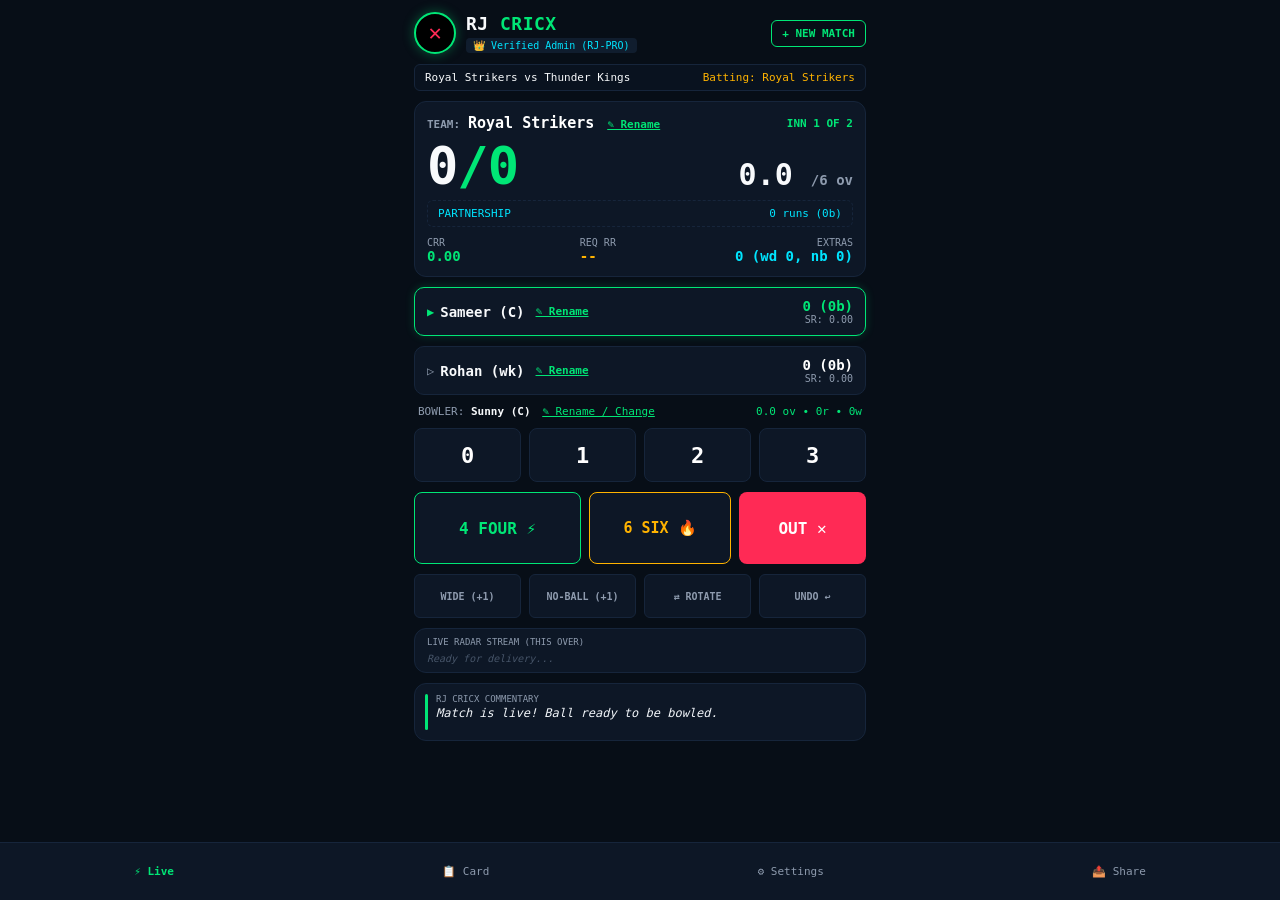
==== commit 9b13b0cb: "Create index.html" ====
--- a/index.html
+++ b/index.html
@@ -3,127 +3,507 @@
 <head>
   <meta charset="UTF-8">
   <meta name="viewport" content="width=device-width, initial-scale=1.0, maximum-scale=1.0, user-scalable=no">
-  <title>RJ CRICX PRO</title>
+  <title>RJ CRICX - International Scorer</title>
+  
   <style>
     :root {
-      --bg:#070b13; --card:#0d1522; --border:#1a273a; --neon:#00e676;
-      --amber:#ffb300; --red:#ff2a55; --cyan:#00e5ff; --gold:#ffd700;
-      --crimson:#c62828; --white:#f8fafc; --muted:#8e9bae;
-    }
-    *{box-sizing:border-box;margin:0;padding:0;font-family:-apple-system,BlinkMacSystemFont,"Segoe UI",Roboto,sans-serif;user-select:none;-webkit-tap-highlight-color:transparent;touch-action:manipulation}
-    body{background:var(--bg);color:var(--white);display:flex;justify-content:center}
-    .app-box{width:100%;max-width:480px;min-height:100vh;padding:10px 12px 75px;display:flex;flex-direction:column;gap:10px}
-    .top-bar{display:flex;justify-content:space-between;align-items:center}
-    .brand{display:flex;align-items:center;gap:10px}
-    .emblem{width:42px;height:42px;background:var(--crimson);border:2px solid var(--gold);border-radius:50%;display:flex;align-items:center;justify-content:center;font-weight:900;font-family:monospace;font-size:16px;color:#fff;box-shadow:0 0 10px rgba(255,215,0,.35)}
-    .brand h1{font-size:18px;font-weight:900;letter-spacing:.5px}
-    .brand h1 span{color:var(--gold)}
-    .tour-tag{color:var(--cyan);font-size:10px;font-family:monospace;cursor:pointer}
-    .btn-out{background:transparent;border:1px solid var(--gold);color:var(--gold);padding:5px 10px;font-size:11px;font-weight:bold;border-radius:6px;cursor:pointer}
-    .match-strip{background:#09111e;border:1px solid var(--border);border-radius:8px;padding:7px 10px;display:flex;justify-content:space-between;font-size:11px;font-family:monospace}
-    .card{background:var(--card);border:1px solid var(--border);border-radius:12px;padding:12px}
-    .card-top{display:flex;justify-content:space-between;align-items:center;font-size:13px;font-weight:bold;font-family:monospace}
-    .team-badge{display:flex;align-items:center;gap:6px}
-    .team-name{font-size:17px;font-weight:900;color:var(--white);letter-spacing:.5px}
-    .rename{color:var(--cyan);font-size:11px;cursor:pointer;text-decoration:underline}
-    .score-row{display:flex;justify-content:space-between;align-items:flex-end;margin:8px 0}
-    .score-big{font-size:48px;font-weight:900;line-height:1}
-    .overs-big{font-size:26px;font-weight:bold}
-    .fh-badge{display:none;background:var(--red);color:#fff;font-size:10px;font-weight:bold;padding:3px 8px;border-radius:4px;animation:fhPulse .6s infinite alternate}
-    @keyframes fhPulse{from{transform:scale(.95)}to{transform:scale(1.05)}}
-    .target-box{background:#102236;border:1px solid var(--cyan);padding:6px 10px;border-radius:6px;display:none;justify-content:space-between;color:var(--cyan);font-size:11px;font-family:monospace;font-weight:bold}
-    .partner-box{border:1px dashed var(--border);padding:6px 8px;border-radius:6px;display:flex;justify-content:space-between;color:var(--cyan);font-size:11px;font-family:monospace;margin-top:6px}
-    .tele-grid{display:flex;justify-content:space-between;margin-top:8px}
-    .tele-item label{font-size:10px;color:var(--muted);display:block;font-family:monospace}
-    .tele-item div{font-size:13px;font-weight:bold;font-family:monospace}
-    .batter-card{display:flex;justify-content:space-between;align-items:center;padding:10px 12px;border-radius:10px}
-    .active-bat{border:1.5px solid var(--cyan);box-shadow:0 0 10px rgba(0,229,255,.15)}
-    .bat-info{display:flex;flex-direction:column;gap:2px}
-    .bat-tag{font-size:9px;font-weight:bold;font-family:monospace;letter-spacing:1px}
-    .bat-tag.striker{color:var(--cyan)}.bat-tag.non-striker{color:var(--muted)}
-    .bat-name-box{display:flex;align-items:center;gap:6px;font-size:14px;font-weight:bold}
-    .bowler-bar{display:flex;justify-content:space-between;align-items:center;font-size:11px;font-family:monospace;padding:2px 4px}
-    .key-grid{display:flex;gap:8px}
-    .key-btn{flex:1;height:52px;background:var(--card);border:1px solid var(--border);border-radius:8px;color:#fff;font-size:20px;font-weight:bold;font-family:monospace;cursor:pointer}
-    .key-btn:active,.btn-four:active,.btn-six:active,.btn-out:active{transform:scale(.96);opacity:.85}
-    .btn-four{flex:1.3;height:66px;background:var(--card);border:1.5px solid var(--neon);border-radius:8px;color:var(--neon);font-size:15px;font-weight:900;font-family:monospace;cursor:pointer}
-    .btn-six{flex:1.1;height:66px;background:var(--card);border:1.5px solid var(--amber);border-radius:8px;color:var(--amber);font-size:14px;font-weight:900;font-family:monospace;cursor:pointer}
-    .btn-out{flex:1;height:66px;background:var(--red);border:none;border-radius:8px;color:#fff;font-size:15px;font-weight:900;cursor:pointer}
-    .ctrl-grid button{flex:1;height:42px;background:var(--card);border:1px solid var(--border);border-radius:6px;color:var(--muted);font-size:10px;font-weight:bold;font-family:monospace;cursor:pointer}
-    .radar-box{display:flex;gap:6px;overflow-x:auto;align-items:center;margin-top:4px}
-    .badge{width:26px;height:26px;border-radius:50%;display:flex;align-items:center;justify-content:center;font-size:11px;font-weight:bold;font-family:monospace;background:#111d2e;color:#fff;flex-shrink:0}
-    .badge.four{background:var(--neon);color:#000}.badge.six{background:var(--amber);color:#000}.badge.w{background:var(--red);color:#fff}.badge.ex{border:1px solid var(--cyan);color:var(--cyan)}
-    .comm-card{display:flex;gap:8px;align-items:flex-start;padding:10px}
-    .comm-line{width:3px;height:34px;background:var(--gold);border-radius:2px;flex-shrink:0}
-    .bot-nav{position:fixed;bottom:0;left:0;right:0;height:56px;background:var(--card);border-top:1px solid var(--border);display:flex;justify-content:space-around;align-items:center;z-index:100}
-    .nav-btn{background:none;border:none;color:var(--muted);display:flex;flex-direction:column;align-items:center;gap:3px;font-size:11px;cursor:pointer}
-    .nav-btn.active{color:var(--gold);font-weight:bold}
-    .celeb-wrap{display:none;position:fixed;top:0;left:0;right:0;bottom:0;background:rgba(0,0,0,.88);z-index:9999;flex-direction:column;align-items:center;justify-content:center;padding:20px;text-align:center}
-    .modal-wrap{display:none;position:fixed;top:0;left:0;right:0;bottom:0;background:rgba(0,0,0,.85);align-items:center;justify-content:center;z-index:999}
-    .modal-box{background:var(--card);border:1px solid var(--border);width:90%;max-width:360px;border-radius:12px;padding:16px;display:flex;flex-direction:column;gap:12px}
-    .wide-box{max-width:440px;max-height:85vh;overflow-y:auto}
-    .form-grp{display:flex;flex-direction:column;gap:4px}
-    .form-grp label{font-size:11px;color:var(--muted)}
-    .form-grp input,.form-grp select{background:var(--bg);border:1px solid var(--border);color:#fff;padding:10px;border-radius:6px;font-size:14px;outline:none}
-    .form-grp input:focus{border-color:var(--gold)}
-    .modal-act{display:flex;justify-content:flex-end;gap:8px}
-    .btn-c{background:transparent;border:none;color:var(--muted);padding:8px 12px;cursor:pointer}
-    .btn-g{background:var(--gold);border:none;color:#000;padding:9px 15px;border-radius:6px;font-weight:bold;cursor:pointer}
-    .btn-r{background:var(--red);border:none;color:#fff;padding:9px 15px;border-radius:6px;font-weight:bold;cursor:pointer}
-    .bowler-btn{background:#111d2e;border:1px solid var(--border);color:#fff;padding:8px 10px;border-radius:6px;text-align:left;font-size:13px;display:flex;justify-content:space-between;cursor:pointer}
-    .bowler-btn.dis{opacity:.4;cursor:not-allowed}
-    .sc-tbl{width:100%;border-collapse:collapse;font-size:11px;margin-bottom:12px}
-    .sc-tbl th,.sc-tbl td{padding:6px 4px;text-align:right;border-bottom:1px solid var(--border)}
-    .sc-tbl th:first-child,.sc-tbl td:first-child{text-align:left}
-    .sc-tbl th{color:var(--muted);font-family:monospace}
-    .ex-grid{display:grid;grid-template-columns:1fr 1fr;gap:8px}
-    .ex-grid button{background:var(--bg);border:1px solid var(--border);color:#fff;padding:10px;border-radius:6px;font-size:12px;cursor:pointer}
-    .ex-grid button:active{background:var(--gold);color:#000}
-    .set-item{display:flex;justify-content:space-between;align-items:center;padding:8px 0;border-bottom:1px solid var(--border);font-size:13px}
+      --bg: #070e17;
+      --card-bg: #0d1726;
+      --border: #16253b;
+      --neon-green: #00e676;
+      --amber-fire: #ffb300;
+      --out-red: #ff2a55;
+      --cyan-radar: #00e5ff;
+      --gold-accent: #ffd700;
+      --crimson-crest: #c62828;
+      --text-white: #f8fafc;
+      --text-muted: #8e9bae;
+    }
+    * {
+      box-sizing: border-box;
+      margin: 0;
+      padding: 0;
+      font-family: -apple-system, BlinkMacSystemFont, "Segoe UI", Roboto, monospace, sans-serif;
+      user-select: none;
+      -webkit-tap-highlight-color: transparent;
+      touch-action: manipulation;
+    }
+    body {
+      background-color: var(--bg);
+      color: var(--text-white);
+      display: flex;
+      justify-content: center;
+      min-height: 100vh;
+      overflow-x: hidden;
+    }
+    .app-viewport {
+      width: 100%;
+      max-width: 480px;
+      padding: 10px 14px 75px 14px;
+      display: flex;
+      flex-direction: column;
+      gap: 10px;
+    }
+    /* Top Bar */
+    .top-header {
+      display: flex;
+      justify-content: space-between;
+      align-items: center;
+      padding-top: 2px;
+    }
+    .brand-left {
+      display: flex;
+      align-items: center;
+      gap: 10px;
+    }
+    .circle-logo {
+      width: 42px;
+      height: 42px;
+      background: #000;
+      border: 2px solid var(--neon-green);
+      border-radius: 50%;
+      display: flex;
+      align-items: center;
+      justify-content: center;
+      position: relative;
+      flex-shrink: 0;
+      box-shadow: 0 0 12px rgba(0, 230, 118, 0.35);
+    }
+    .logo-cross {
+      color: var(--out-red);
+      font-weight: 900;
+      font-size: 22px;
+      line-height: 1;
+    }
+    .brand-titles h1 {
+      font-size: 18px;
+      font-weight: 900;
+      letter-spacing: 0.5px;
+    }
+    .brand-titles h1 span { color: var(--neon-green); }
+    .owner-pill {
+      background: #101d2e;
+      color: var(--cyan-radar);
+      font-size: 10px;
+      padding: 2px 7px;
+      border-radius: 4px;
+      display: inline-flex;
+      align-items: center;
+      gap: 4px;
+      font-family: monospace;
+      margin-top: 2px;
+    }
+    .btn-new-match {
+      background: transparent;
+      border: 1.5px solid var(--neon-green);
+      color: var(--neon-green);
+      padding: 6px 10px;
+      font-size: 11px;
+      font-weight: 900;
+      border-radius: 6px;
+      cursor: pointer;
+    }
+    /* Match Context Strip */
+    .context-strip {
+      background: #09121f;
+      border: 1px solid var(--border);
+      border-radius: 6px;
+      padding: 6px 10px;
+      display: flex;
+      justify-content: space-between;
+      font-size: 11px;
+      font-family: monospace;
+    }
+    .toss-text { color: var(--amber-fire); }
+    /* Cards */
+    .card {
+      background: var(--card-bg);
+      border: 1px solid var(--border);
+      border-radius: 12px;
+      padding: 12px;
+    }
+    .card-top-row {
+      display: flex;
+      justify-content: space-between;
+      align-items: center;
+      font-size: 13px;
+      font-weight: bold;
+      font-family: monospace;
+    }
+    .rename-btn {
+      color: var(--neon-green);
+      font-size: 11px;
+      cursor: pointer;
+      text-decoration: underline;
+      margin-left: 5px;
+    }
+    .inn-tag { color: var(--neon-green); font-size: 11px; font-weight: bold; }
+    .score-overs-row {
+      display: flex;
+      justify-content: space-between;
+      align-items: flex-end;
+      margin: 8px 0;
+    }
+    .score-huge {
+      font-size: 52px;
+      font-weight: 900;
+      line-height: 1;
+      letter-spacing: -1px;
+    }
+    .wkts-huge { color: var(--neon-green); }
+    .overs-huge { font-size: 30px; font-weight: bold; }
+    .max-ov-label { font-size: 14px; color: var(--text-muted); }
+    .free-hit-tag {
+      display: none;
+      background: var(--out-red);
+      color: #fff;
+      font-size: 10px;
+      font-weight: 900;
+      padding: 3px 8px;
+      border-radius: 4px;
+      animation: pulseFh 0.6s infinite alternate;
+    }
+    @keyframes pulseFh {
+      from { transform: scale(0.96); opacity: 0.85; }
+      to { transform: scale(1.04); opacity: 1; }
+    }
+    .target-box {
+      background: #102236;
+      border: 1px solid var(--cyan-radar);
+      padding: 6px 10px;
+      border-radius: 6px;
+      display: none;
+      justify-content: space-between;
+      color: var(--cyan-radar);
+      font-size: 11px;
+      font-family: monospace;
+      font-weight: bold;
+      margin-bottom: 8px;
+    }
+    .partnership-box {
+      border: 1px dashed var(--border);
+      padding: 6px 10px;
+      border-radius: 6px;
+      display: flex;
+      justify-content: space-between;
+      color: var(--cyan-radar);
+      font-size: 11px;
+      font-family: monospace;
+    }
+    .telemetry-row {
+      display: flex;
+      justify-content: space-between;
+      margin-top: 10px;
+    }
+    .tele-item label {
+      font-size: 10px;
+      color: var(--text-muted);
+      display: block;
+      font-family: monospace;
+    }
+    .tele-item div {
+      font-size: 14px;
+      font-weight: bold;
+      font-family: monospace;
+    }
+    /* Distinct Batter Cards */
+    .batter-card {
+      display: flex;
+      justify-content: space-between;
+      align-items: center;
+      padding: 10px 12px;
+      border-radius: 10px;
+      background: var(--card-bg);
+      border: 1px solid var(--border);
+    }
+    .active-striker {
+      border: 1.5px solid var(--neon-green);
+      box-shadow: 0 0 10px rgba(0, 230, 118, 0.2);
+    }
+    .bat-left {
+      display: flex;
+      align-items: center;
+      gap: 6px;
+      font-size: 14px;
+      font-weight: bold;
+    }
+    .bat-arrow { color: var(--neon-green); font-size: 12px; }
+    .bat-arrow.muted { color: var(--text-muted); }
+    .bat-right { text-align: right; font-family: monospace; }
+    .bat-runs { font-size: 14px; font-weight: bold; color: var(--neon-green); }
+    .batter-card:not(.active-striker) .bat-runs { color: var(--text-white); }
+    .bat-sr { font-size: 10px; color: var(--text-muted); }
+    /* Bowler Bar */
+    .bowler-bar {
+      display: flex;
+      justify-content: space-between;
+      align-items: center;
+      font-size: 11px;
+      font-family: monospace;
+      padding: 0 4px;
+    }
+    .bowler-stats { color: var(--neon-green); }
+    /* Keypad Grid (Exact Screenshot Layout) */
+    .keypad-grid { display: flex; gap: 8px; }
+    .num-btn {
+      flex: 1;
+      height: 54px;
+      background: var(--card-bg);
+      border: 1px solid var(--border);
+      border-radius: 8px;
+      color: #fff;
+      font-size: 22px;
+      font-weight: bold;
+      font-family: monospace;
+      cursor: pointer;
+    }
+    .num-btn:active, .btn-four:active, .btn-six:active, .btn-out:active {
+      transform: scale(0.96);
+      opacity: 0.85;
+    }
+    .boundary-row { height: 72px; }
+    .btn-four {
+      flex: 1.3;
+      background: var(--card-bg);
+      border: 1.5px solid var(--neon-green);
+      border-radius: 8px;
+      color: var(--neon-green);
+      font-size: 16px;
+      font-weight: 900;
+      font-family: monospace;
+      cursor: pointer;
+    }
+    .btn-six {
+      flex: 1.1;
+      background: var(--card-bg);
+      border: 1.5px solid var(--amber-fire);
+      border-radius: 8px;
+      color: var(--amber-fire);
+      font-size: 15px;
+      font-weight: 900;
+      font-family: monospace;
+      cursor: pointer;
+    }
+    .btn-out {
+      flex: 1;
+      background: var(--out-red);
+      border: none;
+      border-radius: 8px;
+      color: #fff;
+      font-size: 16px;
+      font-weight: 900;
+      cursor: pointer;
+    }
+    .ctrl-row button {
+      flex: 1;
+      height: 44px;
+      background: var(--card-bg);
+      border: 1px solid var(--border);
+      border-radius: 6px;
+      color: var(--text-muted);
+      font-size: 10px;
+      font-weight: bold;
+      font-family: monospace;
+      cursor: pointer;
+    }
+    /* Radar Stream */
+    .radar-card { padding: 8px 12px; display: flex; flex-direction: column; gap: 6px; }
+    .radar-title { font-size: 9px; color: var(--text-muted); font-family: monospace; }
+    .radar-stream { display: flex; gap: 6px; overflow-x: auto; align-items: center; }
+    .ball-badge {
+      width: 26px;
+      height: 26px;
+      border-radius: 50%;
+      display: flex;
+      align-items: center;
+      justify-content: center;
+      font-size: 11px;
+      font-weight: bold;
+      font-family: monospace;
+      background: #111d2e;
+      color: #fff;
+      flex-shrink: 0;
+    }
+    .ball-badge.four { background: var(--neon-green); color: #000; }
+    .ball-badge.six { background: var(--amber-fire); color: #000; }
+    .ball-badge.w { background: var(--out-red); color: #fff; }
+    .ball-badge.ex { border: 1px solid var(--cyan-radar); color: var(--cyan-radar); }
+    .empty-radar { font-size: 10px; color: #475569; font-style: italic; }
+    /* Commentary Card */
+    .comm-card { display: flex; gap: 8px; align-items: flex-start; padding: 10px; }
+    .comm-accent { width: 3px; height: 36px; background: var(--neon-green); border-radius: 2px; flex-shrink: 0; }
+    .comm-title { font-size: 9px; color: var(--text-muted); font-family: monospace; }
+    #commText { font-size: 12px; font-style: italic; margin-top: 2px; color: #f1f5f9; }
+    /* Bottom Navigation Bar */
+    .bottom-nav {
+      position: fixed;
+      bottom: 0;
+      left: 0;
+      right: 0;
+      height: 58px;
+      background: var(--card-bg);
+      border-top: 1px solid var(--border);
+      display: flex;
+      justify-content: space-around;
+      align-items: center;
+      z-index: 100;
+    }
+    .nav-btn {
+      background: none;
+      border: none;
+      color: var(--text-muted);
+      display: flex;
+      flex-direction: column;
+      align-items: center;
+      gap: 3px;
+      font-size: 11px;
+      cursor: pointer;
+    }
+    .nav-btn.active { color: var(--neon-green); font-weight: bold; }
+    /* Celebration Overlay */
+    .celeb-overlay {
+      display: none;
+      position: fixed;
+      top: 0; left: 0; right: 0; bottom: 0;
+      background: rgba(0, 0, 0, 0.88);
+      z-index: 9999;
+      flex-direction: column;
+      align-items: center;
+      justify-content: center;
+      padding: 20px;
+      text-align: center;
+    }
+    .celeb-title { font-size: 48px; font-weight: 900; letter-spacing: 1.5px; }
+    .celeb-sub { font-size: 16px; color: #fff; margin-top: 8px; font-family: monospace; }
+    /* Modals */
+    .modal-wrap {
+      display: none;
+      position: fixed;
+      top: 0; left: 0; right: 0; bottom: 0;
+      background: rgba(0, 0, 0, 0.85);
+      align-items: center;
+      justify-content: center;
+      z-index: 999;
+    }
+    .modal-box {
+      background: var(--card-bg);
+      border: 1px solid var(--border);
+      width: 90%;
+      max-width: 360px;
+      border-radius: 12px;
+      padding: 16px;
+      display: flex;
+      flex-direction: column;
+      gap: 12px;
+    }
+    .wide-box { max-width: 440px; max-height: 85vh; overflow-y: auto; }
+    .modal-title { font-size: 15px; font-weight: bold; }
+    .form-grp { display: flex; flex-direction: column; gap: 4px; }
+    .form-grp label { font-size: 11px; color: var(--text-muted); }
+    .form-grp input, .form-grp select {
+      background: var(--bg);
+      border: 1px solid var(--border);
+      color: #fff;
+      padding: 10px;
+      border-radius: 6px;
+      font-size: 14px;
+      outline: none;
+    }
+    .form-grp input:focus { border-color: var(--neon-green); }
+    .modal-act { display: flex; justify-content: flex-end; gap: 8px; margin-top: 6px; }
+    .btn-cancel { background: transparent; border: none; color: var(--text-muted); padding: 8px 12px; cursor: pointer; }
+    .btn-green { background: var(--neon-green); border: none; color: #000; padding: 9px 15px; border-radius: 6px; font-weight: bold; cursor: pointer; }
+    .btn-red { background: var(--out-red); border: none; color: #fff; padding: 9px 15px; border-radius: 6px; font-weight: bold; cursor: pointer; }
+    .bowler-pick-btn {
+      background: #111d2e;
+      border: 1px solid var(--border);
+      color: #fff;
+      padding: 8px 10px;
+      border-radius: 6px;
+      text-align: left;
+      font-size: 13px;
+      display: flex;
+      justify-content: space-between;
+      cursor: pointer;
+    }
+    .bowler-pick-btn.dis { opacity: 0.4; cursor: not-allowed; }
+    .sc-tbl { width: 100%; border-collapse: collapse; font-size: 11px; margin-bottom: 12px; }
+    .sc-tbl th, .sc-tbl td { padding: 6px 4px; text-align: right; border-bottom: 1px solid var(--border); }
+    .sc-tbl th:first-child, .sc-tbl td:first-child { text-align: left; }
+    .sc-tbl th { color: var(--text-muted); font-family: monospace; }
+    .ex-grid { display: grid; grid-template-columns: 1fr 1fr; gap: 8px; }
+    .ex-grid button {
+      background: var(--bg);
+      border: 1px solid var(--border);
+      color: #fff;
+      padding: 10px;
+      border-radius: 6px;
+      font-size: 12px;
+      cursor: pointer;
+    }
+    .set-item {
+      display: flex;
+      justify-content: space-between;
+      align-items: center;
+      padding: 8px 0;
+      border-bottom: 1px solid var(--border);
+      font-size: 13px;
+    }
   </style>
 </head>
 <body>
 
-  <div class="celeb-wrap" id="celebWrap" onclick="hideCeleb()">
-    <div style="font-size:46px;font-weight:900" id="celebTitle">FOUR!</div>
-    <div style="font-size:15px;color:#fff;margin-top:6px;font-family:monospace" id="celebSub">Smashed through covers!</div>
+  <!-- Fullscreen Celebration Banner -->
+  <div class="celeb-overlay" id="celebOverlay" onclick="dismissCeleb()">
+    <div class="celeb-title" id="celebTitle">FOUR!</div>
+    <div class="celeb-sub" id="celebSub">Smashed with authority!</div>
   </div>
 
-  <div class="app-box">
+  <div class="app-viewport">
     
-    <header class="top-bar">
-      <div class="brand">
-        <div class="emblem">RJ</div>
+    <!-- Top Header Bar -->
+    <header class="top-header">
+      <div class="brand-left">
+        <div class="circle-logo">
+          <span class="logo-cross">✕</span>
+        </div>
+        <div class="brand-titles">
+          <h1>RJ <span>CRICX</span></h1>
+          <div class="owner-pill">
+            <span>👑 Verified Admin (RJ-PRO)</span>
+          </div>
+        </div>
+      </div>
+      <button class="btn-new-match" onclick="openNewMatchModal()">+ NEW MATCH</button>
+    </header>
+
+    <!-- Match Context Strip -->
+    <div class="context-strip">
+      <span id="matchTitleText">Royal Strikers vs Thunder Kings</span>
+      <span class="toss-text" id="tossStatusText">Batting: Royal Strikers</span>
+    </div>
+
+    <!-- Main Live Scorecard Card -->
+    <section class="card">
+      <div class="card-top-row">
         <div>
-          <h1>RJ <span>CRICX</span></h1>
-          <div class="tour-tag" id="tourTag" onclick="openRenameModal('tournament')">🏆 T20 Cup ✎</div>
+          <span style="color: var(--text-muted); font-size: 11px;">TEAM:</span>
+          <span id="teamName" style="color: #fff; font-weight: 900; font-size: 15px;">Royal Strikers</span>
+          <span class="rename-btn" onclick="openRenameModal('team')">✎ Rename</span>
         </div>
-      </div>
-      <button class="btn-out" onclick="openNewMatchModal()">+ NEW MATCH</button>
-    </header>
-
-    <div class="match-strip">
-      <span id="matchTitle">India vs Australia</span>
-      <span style="color:var(--amber)" id="battingTitle">Batting: India</span>
-    </div>
-
-    <!-- Main Scorecard Card -->
-    <section class="card">
-      <div class="card-top">
-        <div class="team-badge">
-          <span style="color:var(--muted);font-size:11px">TEAM:</span>
-          <span class="team-name" id="teamName">India</span>
-          <span class="rename" onclick="openRenameModal('team')">✎ Rename</span>
+        <div style="display: flex; align-items: center; gap: 6px;">
+          <span class="free-hit-tag" id="fhBadge">FREE HIT!</span>
+          <span class="inn-tag" id="innIndicator">INN 1 OF 2</span>
         </div>
-        <div style="display:flex;align-items:center;gap:6px">
-          <span class="fh-badge" id="fhBadge">FREE HIT!</span>
-          <span style="color:var(--gold);font-size:11px;font-weight:bold" id="innIndicator">INN 1 OF 2</span>
+      </div>
+
+      <div class="score-overs-row">
+        <div class="score-huge">
+          <span id="totalRuns">0</span><span class="wkts-huge">/<span id="totalWickets">0</span></span>
         </div>
-      </div>
-
-      <div class="score-row">
-        <div class="score-big"><span id="totRuns">0</span><span style="color:var(--neon)">/<span id="totWkts">0</span></span></div>
-        <div class="overs-big"><span id="ovDone">0.0</span> <span style="font-size:13px;color:var(--muted)" id="maxOvLabel">/6 ov</span></div>
+        <div class="overs-huge">
+          <span id="completedOvers">0.0</span> <span class="max-ov-label" id="maxOversLabel">/6 ov</span>
+        </div>
       </div>
 
       <div class="target-box" id="targetBox">
@@ -131,135 +511,135 @@
         <span id="needText">Need 0 in 0b</span>
       </div>
 
-      <div class="partner-box">
+      <div class="partnership-box">
         <span>PARTNERSHIP</span>
         <span id="partnerText">0 runs (0b)</span>
       </div>
 
-      <div class="tele-grid">
-        <div class="tele-item"><label>CRR</label><div style="color:var(--neon)" id="crrVal">0.00</div></div>
-        <div class="tele-item"><label>REQ RR</label><div style="color:var(--amber)" id="reqVal">--</div></div>
-        <div class="tele-item" style="text-align:right"><label>EXTRAS</label><div style="color:var(--cyan)" id="extrasVal">0 (wd 0, nb 0, b 0, lb 0)</div></div>
+      <div class="telemetry-row">
+        <div class="tele-item"><label>CRR</label><div style="color: var(--neon-green)" id="crrVal">0.00</div></div>
+        <div class="tele-item"><label>REQ RR</label><div style="color: var(--amber-fire)" id="reqVal">--</div></div>
+        <div class="tele-item" style="text-align: right;"><label>EXTRAS</label><div style="color: var(--cyan-radar)" id="extrasVal">0 (wd 0, nb 0)</div></div>
       </div>
     </section>
 
-    <!-- Distinct Striker Card -->
-    <div class="card batter-card active-bat" id="strikerCard">
-      <div class="bat-info">
-        <span class="bat-tag striker">🏏 STRIKER</span>
-        <div class="bat-name-box">
-          <span style="color:var(--cyan);font-size:12px">▶</span>
-          <span id="strikerName">Rohit Sharma (C)</span>
-          <span class="rename" onclick="openRenameModal('striker')">✎ Rename</span>
-        </div>
-      </div>
-      <div style="text-align:right;font-family:monospace">
-        <div style="font-size:15px;font-weight:bold;color:var(--neon)"><span id="sRuns">0</span> (<span id="sBalls">0</span>b)</div>
-        <div style="font-size:10px;color:var(--muted)">SR: <span id="sSR">0.00</span></div>
-      </div>
-    </div>
-
-    <!-- Distinct Non-Striker Card -->
-    <div class="card batter-card" id="nonStrikerCard">
-      <div class="bat-info">
-        <span class="bat-tag non-striker">🏃 NON-STRIKER</span>
-        <div class="bat-name-box">
-          <span style="color:var(--muted);font-size:12px">▷</span>
-          <span id="nonStrikerName">Virat Kohli</span>
-          <span class="rename" onclick="openRenameModal('nonStriker')">✎ Rename</span>
-        </div>
-      </div>
-      <div style="text-align:right;font-family:monospace">
-        <div style="font-size:15px;font-weight:bold"><span id="nsRuns">0</span> (<span id="nsBalls">0</span>b)</div>
-        <div style="font-size:10px;color:var(--muted)">SR: <span id="nsSR">0.00</span></div>
-      </div>
-    </div>
-
-    <!-- Bowler Bar -->
+    <!-- Striker Batter Card -->
+    <div class="batter-card active-striker" id="strikerCard">
+      <div class="bat-left">
+        <span class="bat-arrow">▶</span>
+        <span id="strikerName">Sameer (C)</span>
+        <span class="rename-btn" onclick="openRenameModal('striker')">✎ Rename</span>
+      </div>
+      <div class="bat-right">
+        <div class="bat-runs"><span id="sRuns">0</span> (<span id="sBalls">0</span>b)</div>
+        <div class="bat-sr">SR: <span id="sSR">0.00</span></div>
+      </div>
+    </div>
+
+    <!-- Non-Striker Batter Card -->
+    <div class="batter-card" id="nonStrikerCard">
+      <div class="bat-left">
+        <span class="bat-arrow muted">▷</span>
+        <span id="nonStrikerName">Rohan (wk)</span>
+        <span class="rename-btn" onclick="openRenameModal('nonStriker')">✎ Rename</span>
+      </div>
+      <div class="bat-right">
+        <div class="bat-runs" style="color: #fff;"><span id="nsRuns">0</span> (<span id="nsBalls">0</span>b)</div>
+        <div class="bat-sr">SR: <span id="nsSR">0.00</span></div>
+      </div>
+    </div>
+
+    <!-- Current Bowler Bar -->
     <div class="bowler-bar">
       <div>
-        <span style="color:var(--muted)">🎯 BOWLER: </span>
-        <span id="bowlerName" style="font-weight:bold">Mitchell Starc</span>
-        <span class="rename" onclick="openBowlerPicker(false)">🔄 Change</span>
-      </div>
-      <div style="color:var(--gold)" id="bowlerFigures">0.0 ov • 0m • 0r • 0w</div>
-    </div>
-
-    <!-- Keypad Runs -->
-    <div class="key-grid">
-      <button class="key-btn" onclick="addDelivery(0)">0</button>
-      <button class="key-btn" onclick="addDelivery(1)">1</button>
-      <button class="key-btn" onclick="addDelivery(2)">2</button>
-      <button class="key-btn" onclick="addDelivery(3)">3</button>
-    </div>
-
-    <!-- Boundaries & Out -->
-    <div class="key-grid">
-      <button class="btn-four" onclick="addDelivery(4,false,false,true,false)">4 FOUR ⚡</button>
-      <button class="btn-six" onclick="addDelivery(6,false,false,false,true)">6 SIX 🔥</button>
+        <span style="color: var(--text-muted)">BOWLER: </span>
+        <span id="bowlerName" style="font-weight: bold;">Sunny (C)</span>
+        <span class="rename-btn" onclick="openBowlerSelectModal()">✎ Rename / Change</span>
+      </div>
+      <div class="bowler-stats" id="bowlerFigures">0.0 ov • 0r • 0w</div>
+    </div>
+
+    <!-- Keypad: Runs Row 1 -->
+    <div class="keypad-grid">
+      <button class="num-btn" onclick="addDelivery(0)">0</button>
+      <button class="num-btn" onclick="addDelivery(1)">1</button>
+      <button class="num-btn" onclick="addDelivery(2)">2</button>
+      <button class="num-btn" onclick="addDelivery(3)">3</button>
+    </div>
+
+    <!-- Keypad: Boundaries Row 2 -->
+    <div class="keypad-grid boundary-row">
+      <button class="btn-four" onclick="addDelivery(4, false, false, true, false)">4 FOUR ⚡</button>
+      <button class="btn-six" onclick="addDelivery(6, false, false, false, true)">6 SIX 🔥</button>
       <button class="btn-out" onclick="openWicketModal()">OUT ✕</button>
     </div>
 
-    <!-- Extras & Controls -->
-    <div class="key-grid ctrl-grid">
-      <button onclick="addDelivery(0,true,false)">WIDE (+1)</button>
-      <button onclick="addDelivery(0,false,true)">NO-BALL (+1)</button>
-      <button onclick="openExtrasModal()">BYE / LB</button>
+    <!-- Keypad: Controls Row 3 -->
+    <div class="keypad-grid ctrl-row">
+      <button onclick="addDelivery(0, true, false)">WIDE (+1)</button>
+      <button onclick="addDelivery(0, false, true)">NO-BALL (+1)</button>
       <button onclick="swapStrikeManual()">⇄ ROTATE</button>
       <button onclick="undoLastBall()">UNDO ↩</button>
     </div>
 
-    <div class="card" style="padding:8px 12px">
-      <div style="font-size:9px;color:var(--muted);font-family:monospace">LIVE RADAR STREAM (THIS OVER)</div>
-      <div class="radar-box" id="radarBalls"><span style="font-size:10px;color:#475569;font-style:italic">Ready for delivery...</span></div>
-    </div>
-
+    <!-- Live Radar Stream -->
+    <div class="card radar-card">
+      <div class="radar-title">LIVE RADAR STREAM (THIS OVER)</div>
+      <div class="radar-stream" id="radarBalls">
+        <span class="empty-radar">Ready for first delivery...</span>
+      </div>
+    </div>
+
+    <!-- Commentary Card -->
     <div class="card comm-card">
-      <div class="comm-line"></div>
+      <div class="comm-accent"></div>
       <div>
-        <div style="font-size:9px;color:var(--muted);font-family:monospace">RJ CRICX COMMENTARY</div>
-        <p style="font-size:12px;font-style:italic;margin-top:2px" id="commText">Match underway! Umpire signals play.</p>
-      </div>
-    </div>
-
-    <nav class="bot-nav">
+        <div class="comm-title">RJ CRICX COMMENTARY</div>
+        <p id="commText">Match is live! Ball ready to be bowled.</p>
+      </div>
+    </div>
+
+    <!-- Bottom Navigation Bar -->
+    <nav class="bottom-nav">
       <button class="nav-btn active" onclick="closeAllModals()"><span>⚡ Live</span></button>
-      <button class="nav-btn" onclick="openSquadModal()"><span>👥 Squad</span></button>
       <button class="nav-btn" onclick="openScorecardModal()"><span>📋 Card</span></button>
       <button class="nav-btn" onclick="openSettingsModal()"><span>⚙️ Settings</span></button>
-      <button class="nav-btn" onclick="shareWhatsApp()"><span>📤 WhatsApp</span></button>
+      <button class="nav-btn" onclick="shareMatchScore()"><span>📤 Share</span></button>
     </nav>
+
   </div>
 
-  <!-- Rename Modal -->
+  <!-- Modal 1: Rename (Team / Batters) -->
   <div class="modal-wrap" id="renameModal">
     <div class="modal-box">
-      <h3 style="color:var(--gold);font-size:15px" id="renameTitle">Rename</h3>
+      <h3 class="modal-title" style="color: var(--neon-green)" id="renameTitle">Rename</h3>
       <div class="form-grp">
-        <label>Enter Name:</label>
+        <label>Enter New Name:</label>
         <input type="text" id="renameInput">
       </div>
       <div class="modal-act">
-        <button class="btn-c" onclick="closeModal('renameModal')">CANCEL</button>
-        <button class="btn-g" onclick="saveRename()">SAVE</button>
+        <button class="btn-cancel" onclick="closeModal('renameModal')">CANCEL</button>
+        <button class="btn-green" onclick="saveRename()">SAVE NAME</button>
       </div>
     </div>
   </div>
 
-  <!-- Wicket Modal -->
+  <!-- Modal 2: Fall of Wicket -->
   <div class="modal-wrap" id="wicketModal">
     <div class="modal-box">
-      <h3 style="color:var(--red);font-size:15px">FALL OF WICKET</h3>
-      <p id="fhWicketNotice" style="font-size:11px;color:var(--red);display:none;font-weight:bold">⚠️ FREE HIT: Batter can ONLY be Run-Out!</p>
+      <h3 class="modal-title" style="color: var(--out-red)">FALL OF WICKET</h3>
+      <p id="fhWicketNotice" style="font-size: 11px; color: var(--out-red); display: none; font-weight: bold;">
+        ⚠️ FREE HIT: Batter can ONLY be dismissed via RUN OUT!
+      </p>
       <div class="form-grp">
-        <label>Who is Out?</label>
+        <label>Who is Dismissed?</label>
         <select id="whoOutSelect">
-          <option value="striker">Striker (Facing)</option>
+          <option value="striker">Striker (Facing delivery)</option>
           <option value="nonStriker">Non-Striker (Runner)</option>
         </select>
       </div>
       <div class="form-grp">
-        <label>Dismissal Type:</label>
+        <label>Method of Dismissal:</label>
         <select id="dismissSelect">
           <option value="Caught">Caught</option>
           <option value="Bowled">Bowled</option>
@@ -271,202 +651,211 @@
       </div>
       <div class="form-grp">
         <label>Next Incoming Batter:</label>
-        <input type="text" id="nextBatterInput" placeholder="Enter name...">
+        <input type="text" id="nextBatterInput" placeholder="Enter batter name...">
       </div>
       <div class="modal-act">
-        <button class="btn-c" onclick="closeModal('wicketModal')">CANCEL</button>
-        <button class="btn-r" onclick="confirmWicket()">CONFIRM OUT</button>
+        <button class="btn-cancel" onclick="closeModal('wicketModal')">CANCEL</button>
+        <button class="btn-red" onclick="confirmWicket()">CONFIRM OUT</button>
       </div>
     </div>
   </div>
 
-  <!-- Innings Break Modal (2nd Innings Transition) -->
+  <!-- Modal 3: Innings Break (2nd Innings Transition) -->
   <div class="modal-wrap" id="innBreakModal">
     <div class="modal-box">
-      <h3 style="color:var(--gold);font-size:15px">1ST INNINGS COMPLETED!</h3>
-      <p style="font-size:13px" id="ibSummary">Team 1: 0/0 in 0.0 ov</p>
-      <div style="background:#111d2e;padding:10px;border-radius:6px;border:1px solid var(--cyan)">
-        <p style="font-size:14px;font-weight:bold;color:var(--cyan)" id="ibTarget">Target: 0 runs</p>
-        <p style="font-size:11px;color:var(--muted)" id="ibReqRR">Req RR: 0.00</p>
-      </div>
-      <div class="form-grp"><label>Chasing Opener 1 (Striker):</label><input type="text" id="chaseOpener1" value="David Warner"></div>
-      <div class="form-grp"><label>Chasing Opener 2 (Non-Striker):</label><input type="text" id="chaseOpener2" value="Travis Head"></div>
-      <div class="form-grp"><label>Defending Opening Bowler:</label><input type="text" id="defBowler" value="Jasprit Bumrah"></div>
+      <h3 class="modal-title" style="color: var(--neon-green)">1ST INNINGS COMPLETED!</h3>
+      <p style="font-size: 13px;" id="ibSummary">Team: 0/0 in 0.0 ov</p>
+      <div style="background: #102236; padding: 10px; border-radius: 6px; border: 1px solid var(--cyan-radar);">
+        <p style="font-size: 14px; font-weight: bold; color: var(--cyan-radar);" id="ibTarget">Target: 0 runs</p>
+        <p style="font-size: 11px; color: var(--text-muted);" id="ibReqRR">Req RR: 0.00</p>
+      </div>
+      <div class="form-grp">
+        <label>Chasing Team Opener 1 (Striker):</label>
+        <input type="text" id="chaseOpener1" value="Batter 1">
+      </div>
+      <div class="form-grp">
+        <label>Chasing Team Opener 2 (Non-Striker):</label>
+        <input type="text" id="chaseOpener2" value="Batter 2">
+      </div>
+      <div class="form-grp">
+        <label>Defending Team Opening Bowler:</label>
+        <input type="text" id="defBowler" value="Bowler 1">
+      </div>
       <div class="modal-act">
-        <button class="btn-g" onclick="startSecondInnings()">START 2ND INNINGS CHASE</button>
+        <button class="btn-green" onclick="startSecondInnings()">START 2ND INNINGS CHASE</button>
       </div>
     </div>
   </div>
 
-  <!-- Bowler Select Modal -->
+  <!-- Modal 4: Bowler Picker (Previous + New) -->
   <div class="modal-wrap" id="bowlerModal">
     <div class="modal-box">
-      <h3 style="color:var(--gold);font-size:15px" id="bowlerModalTitle">SELECT BOWLER</h3>
-      <p style="font-size:11px;color:var(--muted)">Tap existing bowler or add a new one.</p>
+      <h3 class="modal-title" style="color: var(--neon-green)" id="bowlerModalTitle">SELECT BOWLER</h3>
+      <p style="font-size: 11px; color: var(--text-muted)">Choose existing bowler or enter new name:</p>
       <div class="form-grp">
         <label>Existing Bowlers:</label>
-        <div style="display:flex;flex-direction:column;gap:6px;max-height:160px;overflow-y:auto" id="bowlerList"></div>
+        <div style="display: flex; flex-direction: column; gap: 6px; max-height: 160px; overflow-y: auto" id="bowlerList"></div>
       </div>
       <div class="form-grp">
-        <label>Or New Bowler:</label>
-        <div style="display:flex;gap:6px">
-          <input type="text" id="newBowlerInp" placeholder="Bowler Name" style="flex:1">
-          <button class="btn-g" onclick="addNewBowlerFromModal()">+ USE</button>
+        <label>Or Introduce New Bowler:</label>
+        <div style="display: flex; gap: 6px;">
+          <input type="text" id="newBowlerInp" placeholder="New Bowler Name" style="flex: 1;">
+          <button class="btn-green" onclick="addNewBowlerFromModal()">+ USE</button>
         </div>
       </div>
-      <div class="modal-act"><button class="btn-c" onclick="closeModal('bowlerModal')">CLOSE</button></div>
+      <div class="modal-act">
+        <button class="btn-cancel" onclick="closeModal('bowlerModal')">CLOSE</button>
+      </div>
     </div>
   </div>
 
-  <!-- Extras Modal -->
-  <div class="modal-wrap" id="extrasModal">
-    <div class="modal-box">
-      <h3 style="color:var(--cyan);font-size:15px">BYES & LEG-BYES</h3>
-      <p style="font-size:11px;color:var(--muted)">Runs added to extras, not to the bowler.</p>
-      <div class="ex-grid">
-        <button onclick="submitExtras('bye',1)">1 BYE</button>
-        <button onclick="submitExtras('legbye',1)">1 LEG-BYE</button>
-        <button onclick="submitExtras('bye',2)">2 BYES</button>
-        <button onclick="submitExtras('legbye',2)">2 LEG-BYES</button>
-        <button onclick="submitExtras('bye',3)">3 BYES</button>
-        <button onclick="submitExtras('legbye',3)">3 LEG-BYES</button>
-        <button onclick="submitExtras('bye',4)">4 BYES (Four)</button>
-        <button onclick="submitExtras('legbye',4)">4 LEG-BYES</button>
-      </div>
-      <div class="modal-act"><button class="btn-c" onclick="closeModal('extrasModal')">CANCEL</button></div>
-    </div>
-  </div>
-
-  <!-- Settings Modal -->
+  <!-- Modal 5: Settings Hub & JSON Backup / Restore -->
   <div class="modal-wrap" id="settingsModal">
     <div class="modal-box wide-box">
-      <div style="display:flex;justify-content:space-between;align-items:center">
-        <h3 style="color:var(--gold);font-size:15px">⚙️ MATCH SETTINGS & RULES</h3>
-        <button onclick="closeModal('settingsModal')" style="background:none;border:none;color:#fff;font-size:18px">✕</button>
-      </div>
-      <div style="margin-top:10px">
-        <div class="set-item"><span>Match Audio Effects</span><input type="checkbox" id="setSound" checked onchange="saveSettings()"></div>
-        <div class="set-item"><span>Vibration Feedback</span><input type="checkbox" id="setVibe" checked onchange="saveSettings()"></div>
-      </div>
-      <div style="margin-top:12px;background:#070b13;padding:10px;border-radius:6px;border:1px solid var(--border);font-size:11px;color:var(--muted);line-height:1.6">
-        <b style="color:var(--cyan)">📖 International Cricket Quick Rules:</b><br>
-        • <b>Free-Hit:</b> No-ball gives Free Hit. Batter only out via Run-Out.<br>
-        • <b>Strike Rotation:</b> 1, 3 runs swap strike. 4, 6 boundaries stay. Over-end swaps strike.<br>
-        • <b>Bowler Spells:</b> Consecutive overs from same bowler are prohibited.<br>
-        • <b>Strike Rate (SR):</b> Automatically calculated as (Runs/Balls)×100.
-      </div>
-      <div class="modal-act" style="margin-top:10px"><button class="btn-g" onclick="closeModal('settingsModal')">SAVE & CLOSE</button></div>
+      <div style="display: flex; justify-content: space-between; align-items: center;">
+        <h3 class="modal-title" style="color: var(--neon-green)">⚙️ SETTINGS & DATA BACKUP</h3>
+        <button onclick="closeModal('settingsModal')" style="background: none; border: none; color: #fff; font-size: 18px;">✕</button>
+      </div>
+      
+      <div style="margin-top: 6px;">
+        <div class="set-item">
+          <span>Match Sound Effects (Audio)</span>
+          <input type="checkbox" id="setSound" checked onchange="saveSettings()">
+        </div>
+        <div class="set-item">
+          <span>Haptic Vibration Feedback</span>
+          <input type="checkbox" id="setVibe" checked onchange="saveSettings()">
+        </div>
+      </div>
+
+      <!-- JSON Backup & Restore Section -->
+      <div style="margin-top: 10px; background: #070e17; padding: 10px; border-radius: 8px; border: 1px solid var(--border);">
+        <h4 style="font-size: 12px; color: var(--cyan-radar); margin-bottom: 6px;">💾 JSON FILE BACKUP (Aapka Data)</h4>
+        <div style="display: flex; gap: 6px;">
+          <button class="btn-green" style="flex: 1; font-size: 11px;" onclick="exportJsonBackup()">📥 Download Backup</button>
+          <button class="btn-green" style="flex: 1; font-size: 11px; background: var(--amber-fire); color: #000;" onclick="triggerImportJson()">📤 Restore Backup</button>
+        </div>
+        <input type="file" id="jsonFileInput" accept=".json" style="display: none;" onchange="handleFileImport(event)">
+      </div>
+
+      <div style="margin-top: 10px; background: #070e17; padding: 10px; border-radius: 8px; border: 1px solid var(--border); font-size: 11px; color: var(--text-muted); line-height: 1.6;">
+        <b style="color: var(--neon-green)">📖 Cricket Rules Summary:</b><br>
+        • <b>Free Hit:</b> No-ball awards Free Hit next ball. Only Run Out allowed.<br>
+        • <b>Strike Rotation:</b> Odd runs swap ends, boundaries stay at striker end.<br>
+        • <b>Bowler Spells:</b> Consecutive overs by the same bowler are restricted.<br>
+        • <b>Strike Rate:</b> Auto-computed live as (Runs / Balls) × 100.
+      </div>
+      <div class="modal-act" style="margin-top: 8px;">
+        <button class="btn-green" onclick="closeModal('settingsModal')">SAVE & CLOSE</button>
+      </div>
     </div>
   </div>
 
-  <!-- Squad Modal -->
-  <div class="modal-wrap" id="squadModal">
-    <div class="modal-box wide-box">
-      <div style="display:flex;justify-content:space-between;align-items:center">
-        <h3 style="color:var(--gold);font-size:15px">SQUAD DATABASE</h3>
-        <button onclick="closeModal('squadModal')" style="background:none;border:none;color:#fff;font-size:18px">✕</button>
-      </div>
-      <div class="form-grp" style="margin-top:8px">
-        <label>Add Player:</label>
-        <div style="display:flex;gap:6px">
-          <input type="text" id="squadInp" placeholder="Player Name" style="flex:1">
-          <button class="btn-g" onclick="addSquadPlayer()">+ ADD</button>
-        </div>
-      </div>
-      <div style="margin-top:10px;max-height:220px;overflow-y:auto" id="squadList"></div>
-    </div>
-  </div>
-
-  <!-- Scorecard Modal -->
+  <!-- Modal 6: Scorecard -->
   <div class="modal-wrap" id="scorecardModal">
     <div class="modal-box wide-box">
-      <div style="display:flex;justify-content:space-between;align-items:center">
-        <h3 style="color:var(--gold);font-size:15px">MATCH SCORECARD</h3>
-        <button onclick="closeModal('scorecardModal')" style="background:none;border:none;color:#fff;font-size:18px">✕</button>
+      <div style="display: flex; justify-content: space-between; align-items: center;">
+        <h3 class="modal-title" style="color: var(--neon-green)">MATCH SCORECARD</h3>
+        <button onclick="closeModal('scorecardModal')" style="background: none; border: none; color: #fff; font-size: 18px;">✕</button>
       </div>
       <div id="scorecardContent"></div>
-      <div class="modal-act"><button class="btn-g" onclick="shareWhatsApp()">📤 SHARE WHATSAPP</button></div>
+      <div class="modal-act">
+        <button class="btn-green" onclick="shareMatchScore()">📤 SHARE SCORECARD</button>
+      </div>
     </div>
   </div>
 
-  <!-- New Match Modal -->
+  <!-- Modal 7: New Match Wizard -->
   <div class="modal-wrap" id="newMatchModal">
     <div class="modal-box">
-      <h3 style="color:var(--gold);font-size:15px">SETUP NEW MATCH</h3>
-      <div class="form-grp"><label>Tournament Name:</label><input type="text" id="nmTour" value="T20 Cup"></div>
-      <div class="form-grp"><label>Team 1 (Batting):</label><input type="text" id="nmTeamA" value="India"></div>
-      <div class="form-grp"><label>Team 2 (Bowling):</label><input type="text" id="nmTeamB" value="Australia"></div>
-      <div class="form-grp"><label>Team 1 Opener 1:</label><input type="text" id="nmOp1" value="Rohit Sharma (C)"></div>
-      <div class="form-grp"><label>Team 1 Opener 2:</label><input type="text" id="nmOp2" value="Virat Kohli"></div>
-      <div class="form-grp"><label>Team 2 Opening Bowler:</label><input type="text" id="nmBowl" value="Mitchell Starc"></div>
+      <h3 class="modal-title" style="color: var(--neon-green)">START NEW MATCH</h3>
+      <div class="form-grp"><label>Batting Team (Team 1):</label><input type="text" id="nmTeamA" value="Royal Strikers"></div>
+      <div class="form-grp"><label>Bowling Team (Team 2):</label><input type="text" id="nmTeamB" value="Thunder Kings"></div>
+      <div class="form-grp"><label>Team 1 Opener 1 (Striker):</label><input type="text" id="nmOp1" value="Sameer (C)"></div>
+      <div class="form-grp"><label>Team 1 Opener 2 (Non-Striker):</label><input type="text" id="nmOp2" value="Rohan (wk)"></div>
+      <div class="form-grp"><label>Team 2 Opening Bowler:</label><input type="text" id="nmBowl" value="Sunny (C)"></div>
       <div class="form-grp"><label>Overs per Innings:</label><input type="number" id="nmOvers" value="6" min="1" max="50"></div>
       <div class="modal-act">
-        <button class="btn-c" onclick="closeModal('newMatchModal')">CANCEL</button>
-        <button class="btn-g" onclick="confirmNewMatch()">START MATCH</button>
+        <button class="btn-cancel" onclick="closeModal('newMatchModal')">CANCEL</button>
+        <button class="btn-green" onclick="confirmNewMatch()">START MATCH</button>
       </div>
     </div>
   </div>
 
+  <!-- High-Performance 60FPS Reactive JavaScript Engine -->
   <script>
+    // Audio Synthesizer (Instant & Non-Blocking)
     const AudioCtx = window.AudioContext || window.webkitAudioContext;
     let audioCtx = null;
-    function playBeep(freq, type="sine", dur=0.12) {
+    function playBeep(freq, type = "sine", dur = 0.1) {
       if (!state.settings.sound) return;
       try {
         if (!audioCtx) audioCtx = new AudioCtx();
         if (audioCtx.state === 'suspended') audioCtx.resume();
         const osc = audioCtx.createOscillator(), g = audioCtx.createGain();
         osc.type = type; osc.frequency.setValueAtTime(freq, audioCtx.currentTime);
-        g.gain.setValueAtTime(0.18, audioCtx.currentTime);
+        g.gain.setValueAtTime(0.15, audioCtx.currentTime);
         g.gain.exponentialRampToValueAtTime(0.01, audioCtx.currentTime + dur);
         osc.connect(g); g.connect(audioCtx.destination);
         osc.start(); osc.stop(audioCtx.currentTime + dur);
-      } catch(e){}
-    }
-
+      } catch(e) {}
+    }
+
+    // Celebrations Overlay
     let cTimer = null;
-    function showCeleb(title, sub, color="var(--neon)") {
-      const el = document.getElementById("celebWrap");
+    function showCeleb(title, sub, color = "var(--neon-green)") {
+      const el = document.getElementById("celebOverlay");
       const t = document.getElementById("celebTitle");
       t.innerText = title; t.style.color = color;
       document.getElementById("celebSub").innerText = sub;
       el.style.display = "flex";
       clearTimeout(cTimer);
-      cTimer = setTimeout(() => { el.style.display = "none"; }, 1400);
-    }
-    function hideCeleb() { document.getElementById("celebWrap").style.display = "none"; }
+      cTimer = setTimeout(() => { el.style.display = "none"; }, 1300);
+    }
+    function dismissCeleb() { document.getElementById("celebOverlay").style.display = "none"; }
 
     function closeAllModals() {
       document.querySelectorAll(".modal-wrap").forEach(m => m.style.display = "none");
     }
     function closeModal(id) { document.getElementById(id).style.display = "none"; }
 
-    // State Model (Fresh Key v2 - Cleans old cache)
-    const DB_KEY = "RJ_CRICX_PRO_INTL_V2";
+    // State Model
+    const DB_KEY = "RJ_CRICX_LIVE_ENGINE_V1";
     const INIT_STATE = {
-      tournament: "T20 Cup",
-      teamA: "India", teamB: "Australia",
-      battingTeam: "India", bowlingTeam: "Australia",
-      maxOvers: 6, currentInnings: 1, target: 0,
-      isMatchOver: false, isFreeHit: false,
-      totalRuns: 0, totalWickets: 0, legalBalls: 0,
-      wides: 0, noBalls: 0, byes: 0, legByes: 0,
-      runsInOver: 0, partnerRuns: 0, partnerBalls: 0,
-      striker: { name: "Rohit Sharma (C)", runs: 0, balls: 0, fours: 0, sixes: 0, dismissal: "not out", hasFifty: false, hasHundred: false },
-      nonStriker: { name: "Virat Kohli", runs: 0, balls: 0, fours: 0, sixes: 0, dismissal: "not out", hasFifty: false, hasHundred: false },
-      bowler: { name: "Mitchell Starc", legalBalls: 0, runsConceded: 0, wickets: 0, maidens: 0 },
+      teamA: "Royal Strikers",
+      teamB: "Thunder Kings",
+      battingTeam: "Royal Strikers",
+      bowlingTeam: "Thunder Kings",
+      maxOvers: 6,
+      currentInnings: 1,
+      target: 0,
+      isMatchOver: false,
+      isFreeHit: false,
+      totalRuns: 0,
+      totalWickets: 0,
+      legalBalls: 0,
+      wides: 0,
+      noBalls: 0,
+      runsInOver: 0,
+      partnerRuns: 0,
+      partnerBalls: 0,
+      striker: { name: "Sameer (C)", runs: 0, balls: 0, fours: 0, sixes: 0, dismissal: "not out", hasFifty: false, hasHundred: false },
+      nonStriker: { name: "Rohan (wk)", runs: 0, balls: 0, fours: 0, sixes: 0, dismissal: "not out", hasFifty: false, hasHundred: false },
+      bowler: { name: "Sunny (C)", legalBalls: 0, runsConceded: 0, wickets: 0, maidens: 0 },
       lastBowler: "",
-      allBatters: [], allBowlers: [], fow: [],
-      savedSquad: ["Rohit Sharma (C)", "Virat Kohli", "Mitchell Starc", "Jasprit Bumrah", "Suryakumar Yadav", "Hardik Pandya", "Glenn Maxwell", "Pat Cummins"],
+      allBatters: [],
+      allBowlers: [],
+      fow: [],
       settings: { sound: true, vibrate: true },
-      history: [], radarBalls: []
+      history: [],
+      radarBalls: []
     };
 
     let state = null;
     try {
       const saved = localStorage.getItem(DB_KEY);
       if (saved) state = JSON.parse(saved);
-    } catch(e){}
+    } catch(e) {}
     if (!state) resetState();
 
     function resetState() {
@@ -476,12 +865,16 @@
     }
 
     function saveState() {
-      try { localStorage.setItem(DB_KEY, JSON.stringify(state)); } catch(e){}
+      try { localStorage.setItem(DB_KEY, JSON.stringify(state)); } catch(e) {}
       renderUI();
     }
 
-    function addDelivery(runsBat, isWide=false, isNoBall=false, isFour=false, isSix=false, isBye=false, isLegBye=false, byeRuns=0) {
-      if (state.isMatchOver) { alert("Match completed! Start a new match."); return; }
+    // High Speed Scoring Engine
+    function addDelivery(runsBat, isWide = false, isNoBall = false, isFour = false, isSix = false) {
+      if (state.isMatchOver) {
+        alert("Match is complete! Tap + NEW MATCH to start another.");
+        return;
+      }
       if (state.settings.vibrate && navigator.vibrate) navigator.vibrate(25);
 
       state.history.push(JSON.parse(JSON.stringify(state)));
@@ -497,13 +890,6 @@
         state.striker.runs += runsBat; state.striker.balls++; state.runsInOver += (runsBat + 1);
         state.isFreeHit = true;
         playBeep(380, "square", 0.1);
-      } else if (isBye || isLegBye) {
-        extra = byeRuns;
-        if (isBye) state.byes += byeRuns;
-        if (isLegBye) state.legByes += byeRuns;
-        state.striker.balls++;
-        if (state.isFreeHit) state.isFreeHit = false;
-        playBeep(400, "sine", 0.06);
       } else {
         state.bowler.runsConceded += runsBat;
         state.striker.runs += runsBat;
@@ -516,12 +902,12 @@
       if (isFour) {
         state.striker.fours++;
         playBeep(523, "triangle", 0.1);
-        showCeleb("FOUR! ⚡", `${state.striker.name} cracks a boundary!`, "var(--neon)");
+        showCeleb("FOUR! ⚡", `${state.striker.name} finds the rope!`, "var(--neon-green)");
       }
       if (isSix) {
         state.striker.sixes++;
         playBeep(659, "sawtooth", 0.15);
-        showCeleb("MAXIMUM! 🔥", `${state.striker.name} sends it into the stands!`, "var(--amber)");
+        showCeleb("MAXIMUM! 🔥", `${state.striker.name} clears the stadium!`, "var(--amber-fire)");
       }
 
       checkMilestones(state.striker);
@@ -531,13 +917,12 @@
       state.partnerRuns += bTot;
       if (isLegal) state.partnerBalls++;
 
+      // Radar Ball
       let bCls = "", bTxt = `${bTot}`;
       if (isFour) { bCls = "four"; bTxt = "4"; }
       else if (isSix) { bCls = "six"; bTxt = "6"; }
       else if (isWide) { bCls = "ex"; bTxt = "Wd"; }
       else if (isNoBall) { bCls = "ex"; bTxt = "Nb"; }
-      else if (isBye) { bCls = "ex"; bTxt = `B${byeRuns}`; }
-      else if (isLegBye) { bCls = "ex"; bTxt = `L${byeRuns}`; }
       state.radarBalls.push({ text: bTxt, cls: bCls });
 
       let overDone = false;
@@ -547,38 +932,41 @@
         if (state.legalBalls % 6 === 0) overDone = true;
       }
 
-      const runsCount = (isBye || isLegBye) ? byeRuns : runsBat;
-      if (!isFour && !isSix && (runsCount % 2 !== 0)) swapCrease();
-
-      if (isSix) setComm(`SIX! Smashed high and handsome by ${state.striker.name}!`);
-      else if (isFour) setComm(`FOUR! Driven beautifully to the fence by ${state.striker.name}!`);
-      else if (isWide) setComm(`Wide delivery conceded.`);
-      else if (isNoBall) setComm(`No-Ball! FREE HIT awarded.`);
-      else if (isBye || isLegBye) setComm(`${runsCount} ${isBye ? "Bye(s)" : "Leg-Bye(s)"} taken.`);
-      else if (runsBat === 0) setComm(`Dot ball, solid defense.`);
-      else setComm(`${runsBat} run(s) taken cleanly.`);
-
+      // Strike Rotation
+      if (!isFour && !isSix && (runsBat % 2 !== 0)) swapCrease();
+
+      // Commentary
+      if (isSix) setComm(`SIX! Massive hit by ${state.striker.name}! Clean into the crowd!`);
+      else if (isFour) setComm(`FOUR! Pierces the infield, boundary to ${state.striker.name}!`);
+      else if (isWide) setComm(`Wide delivery conceded by ${state.bowler.name}.`);
+      else if (isNoBall) setComm(`No-Ball! FREE HIT signaled!`);
+      else if (runsBat === 0) setComm(`Dot ball, solid defensive shot.`);
+      else setComm(`${runsBat} run(s) added.`);
+
+      // Chase Win Check (2nd Innings)
       if (state.currentInnings === 2 && state.totalRuns >= state.target) {
         state.isMatchOver = true;
         const wLeft = 10 - state.totalWickets;
         setComm(`MATCH FINISHED! ${state.battingTeam} won by ${wLeft} wickets!`);
-        showCeleb("CHASE WON! 🏆", `${state.battingTeam} won by ${wLeft} wickets!`, "var(--gold)");
+        showCeleb("CHASE WON! 🏆", `${state.battingTeam} won by ${wLeft} wickets!`, "var(--neon-green)");
         saveState();
         return;
       }
 
+      // Overs Limit Check
       if (state.legalBalls >= (state.maxOvers * 6)) {
         handleInningsEnd();
         return;
       }
 
+      // Over Complete Handler
       if (overDone) {
         if (state.runsInOver === 0) state.bowler.maidens++;
         state.runsInOver = 0;
         state.lastBowler = state.bowler.name;
         swapCrease();
         state.radarBalls = [];
-        openBowlerPicker(true);
+        openBowlerSelectModal(true);
       }
 
       saveState();
@@ -588,18 +976,11 @@
       const sr = b.balls > 0 ? ((b.runs / b.balls) * 100).toFixed(1) : "0.0";
       if (b.runs >= 50 && !b.hasFifty) {
         b.hasFifty = true;
-        showCeleb("🔥 FIFTY!", `${b.name} reaches 50 off ${b.balls}b! (SR: ${sr})`, "var(--amber)");
+        showCeleb("🔥 FIFTY!", `${b.name} reaches 50 off ${b.balls}b! (SR: ${sr})`, "var(--amber-fire)");
       } else if (b.runs >= 100 && !b.hasHundred) {
         b.hasHundred = true;
-        showCeleb("👑 CENTURY!", `${b.name} completes a magnificent 100! (SR: ${sr})`, "var(--gold)");
-      }
-    }
-
-    function openExtrasModal() { document.getElementById("extrasModal").style.display = "flex"; }
-    function submitExtras(type, runs) {
-      closeModal("extrasModal");
-      if (type === 'bye') addDelivery(0, false, false, false, false, true, false, runs);
-      else addDelivery(0, false, false, false, false, false, true, runs);
+        showCeleb("👑 CENTURY!", `${b.name} hits a magnificent 100! (SR: ${sr})`, "var(--neon-green)");
+      }
     }
 
     function handleInningsEnd() {
@@ -609,7 +990,7 @@
         const reqRR = (state.target / state.maxOvers).toFixed(2);
         document.getElementById("ibSummary").innerText = `${state.battingTeam}: ${state.totalRuns}/${state.totalWickets} in ${ov} overs`;
         document.getElementById("ibTarget").innerText = `Target: ${state.target} runs in ${state.maxOvers} overs`;
-        document.getElementById("ibReqRR").innerText = `Req RR: ${reqRR}`;
+        document.getElementById("ibReqRR").innerText = `Required Run Rate: ${reqRR}`;
         document.getElementById("innBreakModal").style.display = "flex";
       } else {
         state.isMatchOver = true;
@@ -626,7 +1007,7 @@
     function startSecondInnings() {
       const op1 = document.getElementById("chaseOpener1").value.trim() || "Chasing Opener 1";
       const op2 = document.getElementById("chaseOpener2").value.trim() || "Chasing Opener 2";
-      const bowl = document.getElementById("defBowler").value.trim() || "Opening Bowler";
+      const bowl = document.getElementById("defBowler").value.trim() || "Defending Bowler";
 
       state.currentInnings = 2;
       const prevBat = state.battingTeam;
@@ -634,7 +1015,7 @@
       state.bowlingTeam = prevBat;
 
       state.totalRuns = 0; state.totalWickets = 0; state.legalBalls = 0;
-      state.wides = 0; state.noBalls = 0; state.byes = 0; state.legByes = 0;
+      state.wides = 0; state.noBalls = 0;
       state.runsInOver = 0; state.partnerRuns = 0; state.partnerBalls = 0;
       state.radarBalls = []; state.lastBowler = "";
 
@@ -644,10 +1025,6 @@
 
       state.allBatters = [state.striker, state.nonStriker];
       state.allBowlers = [state.bowler];
-
-      if (!state.savedSquad.includes(op1)) state.savedSquad.push(op1);
-      if (!state.savedSquad.includes(op2)) state.savedSquad.push(op2);
-      if (!state.savedSquad.includes(bowl)) state.savedSquad.push(bowl);
 
       closeModal("innBreakModal");
       setComm(`2nd Innings Begins! ${state.battingTeam} need ${state.target} runs to win.`);
@@ -661,10 +1038,11 @@
     }
     function swapStrikeManual() {
       swapCrease();
-      setComm("Strike rotated manually.");
+      setComm("Strike rotated manually by scorer.");
       saveState();
     }
 
+    // Wickets
     function openWicketModal() {
       document.getElementById("fhWicketNotice").style.display = state.isFreeHit ? "block" : "none";
       if (state.isFreeHit) document.getElementById("dismissSelect").value = "Run Out";
@@ -704,15 +1082,14 @@
       if (who === "striker" || type === "Caught") state.striker = newB;
       else state.nonStriker = newB;
 
-      if (!state.savedSquad.includes(incoming)) state.savedSquad.push(incoming);
       if (state.isFreeHit) state.isFreeHit = false;
 
       closeModal("wicketModal");
-      showCeleb("WICKET! ✕", `${dismissed.name} departs! (${type})`, "var(--red)");
+      showCeleb("WICKET! ✕", `${dismissed.name} departs! (${type})`, "var(--out-red)");
       setComm(`WICKET! ${dismissed.name} is OUT! In walks ${incoming}.`);
 
       if (state.totalWickets >= 10) {
-        alert("All Out!");
+        alert("Innings All Out!");
         handleInningsEnd();
         return;
       }
@@ -720,13 +1097,14 @@
       if (state.legalBalls % 6 === 0) {
         swapCrease();
         state.radarBalls = [];
-        openBowlerPicker(true);
+        openBowlerSelectModal(true);
       }
 
       saveState();
     }
 
-    function openBowlerPicker(isOverEnd=false) {
+    // Bowler Picker Modal
+    function openBowlerSelectModal(isOverEnd = false) {
       document.getElementById("bowlerModalTitle").innerText = isOverEnd ? "OVER COMPLETED - SELECT BOWLER" : "CHANGE CURRENT BOWLER";
       const list = document.getElementById("bowlerList");
       list.innerHTML = "";
@@ -735,12 +1113,12 @@
         const isCurrent = (b.name === state.bowler.name);
         const isLast = (b.name === state.lastBowler && isOverEnd);
         const btn = document.createElement("button");
-        btn.className = `bowler-btn ${(isLast || isCurrent) ? "dis" : ""}`;
+        btn.className = `bowler-pick-btn ${(isLast || isCurrent) ? "dis" : ""}`;
         const ov = `${Math.floor(b.legalBalls/6)}.${b.legalBalls%6}`;
         let badge = `${ov} ov • ${b.runsConceded}r • ${b.wickets}w`;
         if (isLast) badge += " (Just Bowled)";
         else if (isCurrent) badge += " (Current)";
-        btn.innerHTML = `<span>${b.name}</span> <small style="color:var(--muted)">${badge}</small>`;
+        btn.innerHTML = `<span>${b.name}</span> <small style="color:var(--text-muted)">${badge}</small>`;
         if (!isLast && !isCurrent) {
           btn.onclick = () => {
             state.bowler = b;
@@ -764,20 +1142,19 @@
         state.allBowlers.push(existing);
       }
       state.bowler = existing;
-      if (!state.savedSquad.includes(n)) state.savedSquad.push(n);
       closeModal("bowlerModal");
       saveState();
     }
 
+    // Separate Rename (Team vs Batters)
     let renameTarget = "";
     function openRenameModal(t) {
       renameTarget = t;
       let title = "Rename";
       let val = "";
-      if (t === "tournament") { title = "Rename Tournament"; val = state.tournament; }
-      else if (t === "team") { title = "Rename Batting Team"; val = state.battingTeam; }
-      else if (t === "striker") { title = "Rename Striker Batsman"; val = state.striker.name; }
-      else if (t === "nonStriker") { title = "Rename Non-Striker Batsman"; val = state.nonStriker.name; }
+      if (t === "team") { title = "Rename Batting Team"; val = state.battingTeam; }
+      else if (t === "striker") { title = "Rename Striker Batter"; val = state.striker.name; }
+      else if (t === "nonStriker") { title = "Rename Non-Striker Batter"; val = state.nonStriker.name; }
       document.getElementById("renameTitle").innerText = title;
       document.getElementById("renameInput").value = val;
       document.getElementById("renameModal").style.display = "flex";
@@ -786,18 +1163,15 @@
     function saveRename() {
       const n = document.getElementById("renameInput").value.trim();
       if (!n) return;
-      if (renameTarget === "tournament") state.tournament = n;
-      else if (renameTarget === "team") state.battingTeam = n;
+      if (renameTarget === "team") state.battingTeam = n;
       else if (renameTarget === "striker") state.striker.name = n;
       else if (renameTarget === "nonStriker") state.nonStriker.name = n;
 
-      if (renameTarget !== "team" && renameTarget !== "tournament" && !state.savedSquad.includes(n)) {
-        state.savedSquad.push(n);
-      }
       closeModal("renameModal");
       saveState();
     }
 
+    // Settings
     function openSettingsModal() {
       document.getElementById("setSound").checked = state.settings.sound;
       document.getElementById("setVibe").checked = state.settings.vibrate;
@@ -809,36 +1183,49 @@
       saveState();
     }
 
-    function openSquadModal() { renderSquad(); document.getElementById("squadModal").style.display = "flex"; }
-    function addSquadPlayer() {
-      const n = document.getElementById("squadInp").value.trim();
-      if (n && !state.savedSquad.includes(n)) {
-        state.savedSquad.push(n);
-        document.getElementById("squadInp").value = "";
-        renderSquad();
-        saveState();
-      }
-    }
-    function renderSquad() {
-      const el = document.getElementById("squadList");
-      if (state.savedSquad.length === 0) { el.innerHTML = "<p style='color:var(--muted);font-size:12px'>No players saved.</p>"; return; }
-      el.innerHTML = state.savedSquad.map((p, i) => `
-        <div style="display:flex;justify-content:space-between;align-items:center;background:#111d2e;padding:8px 10px;border-radius:6px;margin-bottom:6px;font-size:13px">
-          <span>${p}</span>
-          <button onclick="deleteSquadPlayer(${i})" style="background:var(--red);border:none;color:#fff;padding:4px 8px;border-radius:4px;font-size:11px">✕ Delete</button>
-        </div>
-      `).join("");
-    }
-    function deleteSquadPlayer(i) {
-      state.savedSquad.splice(i, 1);
-      renderSquad();
-      saveState();
-    }
-
+    // JSON Backup Export & Import (100% Working)
+    function exportJsonBackup() {
+      const dataStr = "data:text/json;charset=utf-8," + encodeURIComponent(JSON.stringify(state, null, 2));
+      const downloadAnchor = document.createElement('a');
+      downloadAnchor.setAttribute("href", dataStr);
+      downloadAnchor.setAttribute("download", `rjcricx_backup_${Date.now()}.json`);
+      document.body.appendChild(downloadAnchor);
+      downloadAnchor.click();
+      downloadAnchor.remove();
+      alert("✅ JSON Backup file downloaded successfully!");
+    }
+
+    function triggerImportJson() {
+      document.getElementById("jsonFileInput").click();
+    }
+
+    function handleFileImport(event) {
+      const file = event.target.files[0];
+      if (!file) return;
+      const reader = new FileReader();
+      reader.onload = function(e) {
+        try {
+          const parsed = JSON.parse(e.target.result);
+          if (parsed && parsed.battingTeam) {
+            state = parsed;
+            saveState();
+            closeModal("settingsModal");
+            alert("✅ Match data restored from JSON backup!");
+          } else {
+            alert("❌ Invalid JSON backup file!");
+          }
+        } catch(err) {
+          alert("❌ Error reading backup file!");
+        }
+      };
+      reader.readAsText(file);
+    }
+
+    // Scorecard Generation
     function openScorecardModal() {
       let bHtml = state.allBatters.map(b => {
         const sr = b.balls > 0 ? ((b.runs / b.balls) * 100).toFixed(1) : "0.0";
-        return `<tr><td>${b.name}<br><small style="color:var(--muted)">${b.dismissal}</small></td><td><b>${b.runs}</b></td><td>${b.balls}</td><td>${b.fours}</td><td>${b.sixes}</td><td>${sr}</td></tr>`;
+        return `<tr><td>${b.name}<br><small style="color:var(--text-muted)">${b.dismissal}</small></td><td><b>${b.runs}</b></td><td>${b.balls}</td><td>${b.fours}</td><td>${b.sixes}</td><td>${sr}</td></tr>`;
       }).join("");
 
       let bowlHtml = state.allBowlers.map(bw => {
@@ -850,56 +1237,49 @@
       const fowStr = state.fow.length > 0 ? state.fow.join(" • ") : "None";
 
       document.getElementById("scorecardContent").innerHTML = `
-        <div style="font-size:12px;font-weight:bold;color:var(--gold);margin:8px 0 4px;font-family:monospace">${state.battingTeam.toUpperCase()} BATTING</div>
+        <div style="font-size:12px;font-weight:bold;color:var(--neon-green);margin:8px 0 4px;font-family:monospace">${state.battingTeam.toUpperCase()} BATTING</div>
         <table class="sc-tbl">
           <thead><tr><th>Batter</th><th>R</th><th>B</th><th>4s</th><th>6s</th><th>SR</th></tr></thead>
           <tbody>${bHtml}</tbody>
         </table>
-        <div style="font-size:12px;font-weight:bold;color:var(--gold);margin:8px 0 4px;font-family:monospace">BOWLING FIGURES</div>
+        <div style="font-size:12px;font-weight:bold;color:var(--neon-green);margin:8px 0 4px;font-family:monospace">BOWLING FIGURES</div>
         <table class="sc-tbl">
           <thead><tr><th>Bowler</th><th>O</th><th>M</th><th>R</th><th>W</th><th>Econ</th></tr></thead>
           <tbody>${bowlHtml}</tbody>
         </table>
-        <div style="font-size:12px;font-weight:bold;color:var(--gold);margin:8px 0 4px;font-family:monospace">FALL OF WICKETS</div>
-        <p style="font-size:11px;color:var(--muted);font-family:monospace;margin-bottom:10px">${fowStr}</p>
+        <div style="font-size:12px;font-weight:bold;color:var(--neon-green);margin:8px 0 4px;font-family:monospace">FALL OF WICKETS</div>
+        <p style="font-size:11px;color:var(--text-muted);font-family:monospace;margin-bottom:10px">${fowStr}</p>
       `;
       document.getElementById("scorecardModal").style.display = "flex";
     }
 
-    function shareWhatsApp() {
+    function shareMatchScore() {
       const ov = `${Math.floor(state.legalBalls/6)}.${state.legalBalls%6}`;
-      let msg = `🏏 *RJ CRICX SCORECARD*\n🏆 ${state.tournament}\n*${state.battingTeam}*: ${state.totalRuns}/${state.totalWickets} (${ov}/${state.maxOvers} ov)\n\n*Top Batters:*\n`;
-      state.allBatters.forEach(b => {
-        const sr = b.balls > 0 ? ((b.runs / b.balls) * 100).toFixed(1) : "0.0";
-        msg += `• ${b.name}: ${b.runs} (${b.balls}b) [4s:${b.fours}, 6s:${b.sixes}, SR:${sr}]\n`;
-      });
-      msg += `\n*Bowlers:*\n`;
-      state.allBowlers.forEach(bw => {
-        const bOv = `${Math.floor(bw.legalBalls/6)}.${bw.legalBalls%6}`;
-        msg += `• ${bw.name}: ${bOv} ov, ${bw.maidens}m, ${bw.runsConceded}r, ${bw.wickets}w\n`;
-      });
-      if (state.currentInnings === 2) msg += `\n*Target:* ${state.target} runs\n`;
-      msg += `\n📲 Live on RJ CricX`;
+      let msg = `🏏 *RJ CRICX LIVE SCORE*\n*${state.battingTeam}*: ${state.totalRuns}/${state.totalWickets} (${ov}/${state.maxOvers} ov)\n`;
+      msg += `Striker: ${state.striker.name} ${state.striker.runs}* (${state.striker.balls}b)\n`;
+      msg += `Non-Striker: ${state.nonStriker.name} ${state.nonStriker.runs}* (${state.nonStriker.balls}b)\n`;
+      msg += `Bowler: ${state.bowler.name}\n`;
+      if (state.currentInnings === 2) msg += `Target: ${state.target} runs\n`;
+      msg += `\n📲 Scored live with RJ CricX`;
 
       if (navigator.share) navigator.share({ title: "RJ CricX", text: msg });
       else {
         navigator.clipboard.writeText(msg);
-        alert("Scorecard copied! Paste it in WhatsApp.");
+        alert("Score copied to clipboard!");
       }
     }
 
     function openNewMatchModal() { document.getElementById("newMatchModal").style.display = "flex"; }
     function confirmNewMatch() {
-      const tr = document.getElementById("nmTour").value.trim() || "T20 Cup";
-      const tA = document.getElementById("nmTeamA").value.trim() || "India";
-      const tB = document.getElementById("nmTeamB").value.trim() || "Australia";
-      const op1 = document.getElementById("nmOp1").value.trim() || "Rohit Sharma (C)";
-      const op2 = document.getElementById("nmOp2").value.trim() || "Virat Kohli";
-      const bwl = document.getElementById("nmBowl").value.trim() || "Mitchell Starc";
+      const tA = document.getElementById("nmTeamA").value.trim() || "Royal Strikers";
+      const tB = document.getElementById("nmTeamB").value.trim() || "Thunder Kings";
+      const op1 = document.getElementById("nmOp1").value.trim() || "Sameer (C)";
+      const op2 = document.getElementById("nmOp2").value.trim() || "Rohan (wk)";
+      const bwl = document.getElementById("nmBowl").value.trim() || "Sunny (C)";
       const ov = parseInt(document.getElementById("nmOvers").value) || 6;
 
       resetState();
-      state.tournament = tr; state.teamA = tA; state.teamB = tB;
+      state.teamA = tA; state.teamB = tB;
       state.battingTeam = tA; state.bowlingTeam = tB; state.maxOvers = ov;
 
       state.striker = { name: op1, runs: 0, balls: 0, fours: 0, sixes: 0, dismissal: "not out", hasFifty: false, hasHundred: false };
@@ -908,10 +1288,6 @@
 
       state.allBatters = [state.striker, state.nonStriker];
       state.allBowlers = [state.bowler];
-
-      if (!state.savedSquad.includes(op1)) state.savedSquad.push(op1);
-      if (!state.savedSquad.includes(op2)) state.savedSquad.push(op2);
-      if (!state.savedSquad.includes(bwl)) state.savedSquad.push(bwl);
 
       closeModal("newMatchModal");
       setComm(`New Match started: ${tA} vs ${tB}`);
@@ -930,17 +1306,17 @@
 
     function setComm(txt) { document.getElementById("commText").innerText = txt; }
 
+    // Fast Reactive Render Loop (Only updates necessary text - 60 FPS)
     function renderUI() {
-      document.getElementById("tourTag").innerText = `🏆 ${state.tournament} ✎`;
-      document.getElementById("matchTitle").innerText = `${state.teamA} vs ${state.teamB}`;
-      document.getElementById("battingTitle").innerText = `Batting: ${state.battingTeam}`;
+      document.getElementById("matchTitleText").innerText = `${state.teamA} vs ${state.teamB}`;
+      document.getElementById("tossStatusText").innerText = `Batting: ${state.battingTeam}`;
       document.getElementById("teamName").innerText = state.battingTeam;
-      document.getElementById("totRuns").innerText = state.totalRuns;
-      document.getElementById("totWkts").innerText = state.totalWickets;
+      document.getElementById("totalRuns").innerText = state.totalRuns;
+      document.getElementById("totalWickets").innerText = state.totalWickets;
 
       const ov = `${Math.floor(state.legalBalls/6)}.${state.legalBalls%6}`;
-      document.getElementById("ovDone").innerText = ov;
-      document.getElementById("maxOvLabel").innerText = `/${state.maxOvers} ov`;
+      document.getElementById("completedOvers").innerText = ov;
+      document.getElementById("maxOversLabel").innerText = `/${state.maxOvers} ov`;
       document.getElementById("innIndicator").innerText = `INN ${state.currentInnings} OF 2`;
 
       document.getElementById("fhBadge").style.display = state.isFreeHit ? "inline-block" : "none";
@@ -960,27 +1336,31 @@
       document.getElementById("partnerText").innerText = `${state.partnerRuns} runs (${state.partnerBalls}b)`;
       const crr = state.legalBalls > 0 ? (state.totalRuns / (state.legalBalls / 6)).toFixed(2) : "0.00";
       document.getElementById("crrVal").innerText = crr;
-      document.getElementById("extrasVal").innerText = `${state.wides + state.noBalls + state.byes + state.legByes} (wd ${state.wides}, nb ${state.noBalls}, b ${state.byes}, lb ${state.legByes})`;
-
+      document.getElementById("extrasVal").innerText = `${state.wides + state.noBalls} (wd ${state.wides}, nb ${state.noBalls})`;
+
+      // Batters
       document.getElementById("strikerName").innerText = state.striker.name;
       document.getElementById("sRuns").innerText = state.striker.runs;
       document.getElementById("sBalls").innerText = state.striker.balls;
-      document.getElementById("sSR").innerText = state.striker.balls > 0 ? ((state.striker.runs / state.striker.balls) * 100).toFixed(1) : "0.00";
+      document.getElementById("sSR").innerText = state.striker.balls > 0 ? ((state.striker.runs / state.striker.balls) * 100).toFixed(2) : "0.00";
 
       document.getElementById("nonStrikerName").innerText = state.nonStriker.name;
       document.getElementById("nsRuns").innerText = state.nonStriker.runs;
       document.getElementById("nsBalls").innerText = state.nonStriker.balls;
-      document.getElementById("nsSR").innerText = state.nonStriker.balls > 0 ? ((state.nonStriker.runs / state.nonStriker.balls) * 100).toFixed(1) : "0.00";
-
+      document.getElementById("nsSR").innerText = state.nonStriker.balls > 0 ? ((state.nonStriker.runs / state.nonStriker.balls) * 100).toFixed(2) : "0.00";
+
+      // Bowler
       document.getElementById("bowlerName").innerText = state.bowler.name;
       const bOv = `${Math.floor(state.bowler.legalBalls/6)}.${state.bowler.legalBalls%6}`;
-      document.getElementById("bowlerFigures").innerText = `${bOv} ov • ${state.bowler.maidens}m • ${state.bowler.runsConceded}r • ${state.bowler.wickets}w`;
-
+      document.getElementById("bowlerFigures").innerText = `${bOv} ov • ${state.bowler.runsConceded}r • ${state.bowler.wickets}w`;
+
+      // Radar Badges
       const rad = document.getElementById("radarBalls");
-      if (state.radarBalls.length === 0) rad.innerHTML = `<span style="font-size:10px;color:#475569;font-style:italic">Ready for delivery...</span>`;
-      else rad.innerHTML = state.radarBalls.map(b => `<div class="badge ${b.cls}">${b.text}</div>`).join("");
-    }
-
+      if (state.radarBalls.length === 0) rad.innerHTML = `<span class="empty-radar">Ready for delivery...</span>`;
+      else rad.innerHTML = state.radarBalls.map(b => `<div class="ball-badge ${b.cls}">${b.text}</div>`).join("");
+    }
+
+    // Initial Start
     renderUI();
   </script>
 </body>
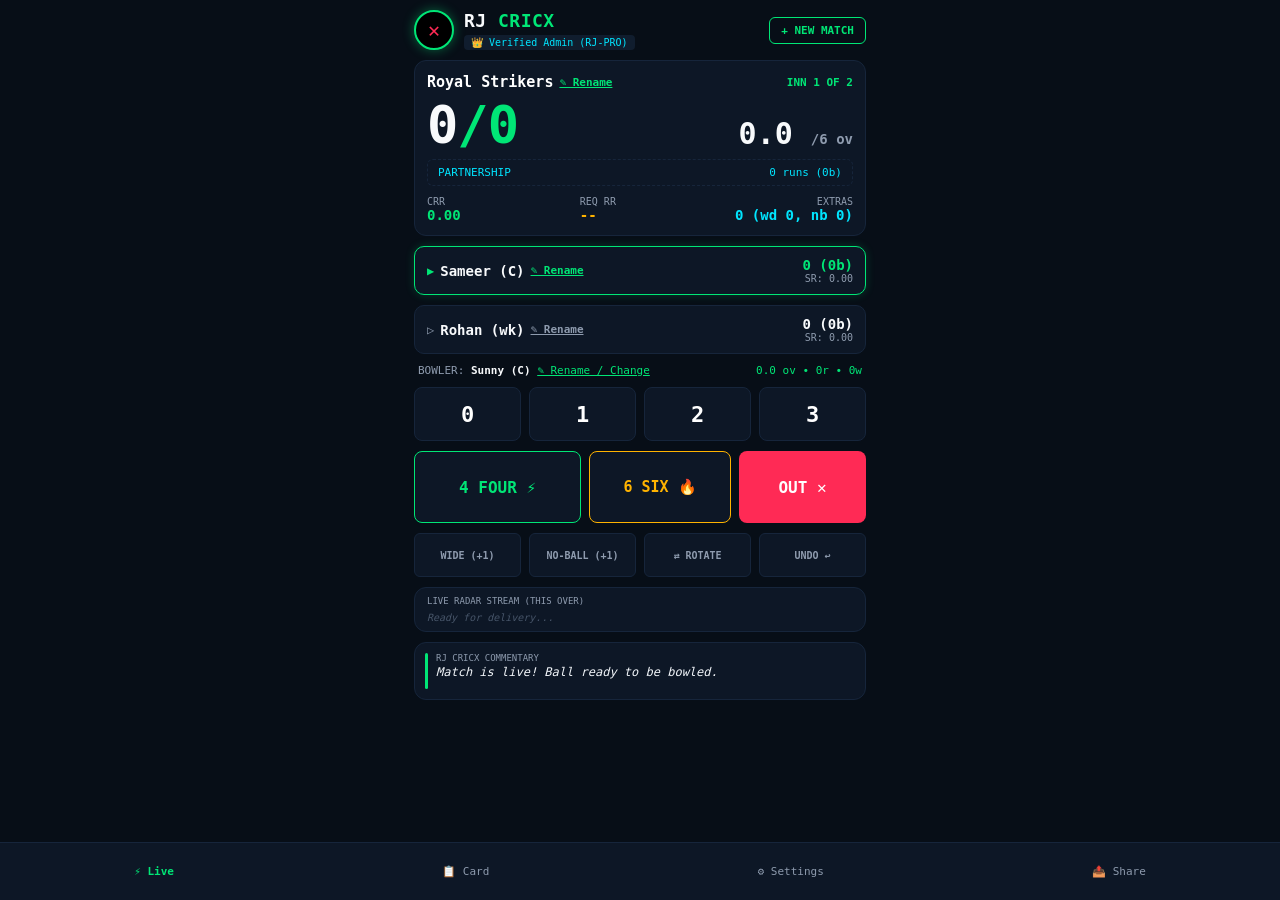
==== commit 4156c49e: "Create index.html" ====
--- a/index.html
+++ b/index.html
@@ -3,22 +3,9 @@
 <head>
   <meta charset="UTF-8">
   <meta name="viewport" content="width=device-width, initial-scale=1.0, maximum-scale=1.0, user-scalable=no">
-  <title>RJ CRICX - International Scorer</title>
+  <title>RJ CRICX</title>
   
   <style>
-    :root {
-      --bg: #070e17;
-      --card-bg: #0d1726;
-      --border: #16253b;
-      --neon-green: #00e676;
-      --amber-fire: #ffb300;
-      --out-red: #ff2a55;
-      --cyan-radar: #00e5ff;
-      --gold-accent: #ffd700;
-      --crimson-crest: #c62828;
-      --text-white: #f8fafc;
-      --text-muted: #8e9bae;
-    }
     * {
       box-sizing: border-box;
       margin: 0;
@@ -29,8 +16,8 @@
       touch-action: manipulation;
     }
     body {
-      background-color: var(--bg);
-      color: var(--text-white);
+      background-color: #070e17;
+      color: #f8fafc;
       display: flex;
       justify-content: center;
       min-height: 100vh;
@@ -44,35 +31,33 @@
       flex-direction: column;
       gap: 10px;
     }
-    /* Top Bar */
+    /* Top Bar (Exact Screenshot) */
     .top-header {
       display: flex;
       justify-content: space-between;
       align-items: center;
-      padding-top: 2px;
     }
     .brand-left {
       display: flex;
       align-items: center;
       gap: 10px;
     }
-    .circle-logo {
-      width: 42px;
-      height: 42px;
+    .logo-ring {
+      width: 40px;
+      height: 40px;
       background: #000;
-      border: 2px solid var(--neon-green);
+      border: 2px solid #00e676;
       border-radius: 50%;
       display: flex;
       align-items: center;
       justify-content: center;
-      position: relative;
+      box-shadow: 0 0 12px rgba(0, 230, 118, 0.4);
       flex-shrink: 0;
-      box-shadow: 0 0 12px rgba(0, 230, 118, 0.35);
     }
     .logo-cross {
-      color: var(--out-red);
+      color: #ff2a55;
       font-weight: 900;
-      font-size: 22px;
+      font-size: 20px;
       line-height: 1;
     }
     .brand-titles h1 {
@@ -80,10 +65,10 @@
       font-weight: 900;
       letter-spacing: 0.5px;
     }
-    .brand-titles h1 span { color: var(--neon-green); }
+    .brand-titles h1 span { color: #00e676; }
     .owner-pill {
       background: #101d2e;
-      color: var(--cyan-radar);
+      color: #00e5ff;
       font-size: 10px;
       padding: 2px 7px;
       border-radius: 4px;
@@ -95,30 +80,18 @@
     }
     .btn-new-match {
       background: transparent;
-      border: 1.5px solid var(--neon-green);
-      color: var(--neon-green);
-      padding: 6px 10px;
+      border: 1.5px solid #00e676;
+      color: #00e676;
+      padding: 6px 11px;
       font-size: 11px;
       font-weight: 900;
       border-radius: 6px;
       cursor: pointer;
     }
-    /* Match Context Strip */
-    .context-strip {
-      background: #09121f;
-      border: 1px solid var(--border);
-      border-radius: 6px;
-      padding: 6px 10px;
-      display: flex;
-      justify-content: space-between;
-      font-size: 11px;
-      font-family: monospace;
-    }
-    .toss-text { color: var(--amber-fire); }
-    /* Cards */
+    /* Main Score Card */
     .card {
-      background: var(--card-bg);
-      border: 1px solid var(--border);
+      background: #0d1726;
+      border: 1px solid #16253b;
       border-radius: 12px;
       padding: 12px;
     }
@@ -130,14 +103,18 @@
       font-weight: bold;
       font-family: monospace;
     }
-    .rename-btn {
-      color: var(--neon-green);
+    .team-box {
+      display: flex;
+      align-items: center;
+      gap: 6px;
+    }
+    .rename-link {
+      color: #00e676;
       font-size: 11px;
       cursor: pointer;
       text-decoration: underline;
-      margin-left: 5px;
-    }
-    .inn-tag { color: var(--neon-green); font-size: 11px; font-weight: bold; }
+    }
+    .inn-tag { color: #00e676; font-size: 11px; font-weight: bold; }
     .score-overs-row {
       display: flex;
       justify-content: space-between;
@@ -150,16 +127,16 @@
       line-height: 1;
       letter-spacing: -1px;
     }
-    .wkts-huge { color: var(--neon-green); }
+    .wkts-green { color: #00e676; }
     .overs-huge { font-size: 30px; font-weight: bold; }
-    .max-ov-label { font-size: 14px; color: var(--text-muted); }
+    .max-ov-label { font-size: 14px; color: #8e9bae; }
     .free-hit-tag {
       display: none;
-      background: var(--out-red);
+      background: #ff2a55;
       color: #fff;
       font-size: 10px;
       font-weight: 900;
-      padding: 3px 8px;
+      padding: 2px 7px;
       border-radius: 4px;
       animation: pulseFh 0.6s infinite alternate;
     }
@@ -169,24 +146,24 @@
     }
     .target-box {
       background: #102236;
-      border: 1px solid var(--cyan-radar);
+      border: 1px solid #00e5ff;
       padding: 6px 10px;
       border-radius: 6px;
       display: none;
       justify-content: space-between;
-      color: var(--cyan-radar);
+      color: #00e5ff;
       font-size: 11px;
       font-family: monospace;
       font-weight: bold;
       margin-bottom: 8px;
     }
     .partnership-box {
-      border: 1px dashed var(--border);
+      border: 1px dashed #16253b;
       padding: 6px 10px;
       border-radius: 6px;
       display: flex;
       justify-content: space-between;
-      color: var(--cyan-radar);
+      color: #00e5ff;
       font-size: 11px;
       font-family: monospace;
     }
@@ -197,7 +174,7 @@
     }
     .tele-item label {
       font-size: 10px;
-      color: var(--text-muted);
+      color: #8e9bae;
       display: block;
       font-family: monospace;
     }
@@ -206,18 +183,18 @@
       font-weight: bold;
       font-family: monospace;
     }
-    /* Distinct Batter Cards */
+    /* Distinct Batter Cards (Screenshot Match) */
     .batter-card {
       display: flex;
       justify-content: space-between;
       align-items: center;
       padding: 10px 12px;
       border-radius: 10px;
-      background: var(--card-bg);
-      border: 1px solid var(--border);
+      background: #0d1726;
+      border: 1px solid #16253b;
     }
     .active-striker {
-      border: 1.5px solid var(--neon-green);
+      border: 1.5px solid #00e676;
       box-shadow: 0 0 10px rgba(0, 230, 118, 0.2);
     }
     .bat-left {
@@ -227,12 +204,12 @@
       font-size: 14px;
       font-weight: bold;
     }
-    .bat-arrow { color: var(--neon-green); font-size: 12px; }
-    .bat-arrow.muted { color: var(--text-muted); }
+    .bat-arrow { color: #00e676; font-size: 12px; }
+    .bat-arrow.muted { color: #8e9bae; }
     .bat-right { text-align: right; font-family: monospace; }
-    .bat-runs { font-size: 14px; font-weight: bold; color: var(--neon-green); }
-    .batter-card:not(.active-striker) .bat-runs { color: var(--text-white); }
-    .bat-sr { font-size: 10px; color: var(--text-muted); }
+    .bat-runs-green { font-size: 14px; font-weight: bold; color: #00e676; }
+    .bat-runs-white { font-size: 14px; font-weight: bold; color: #f8fafc; }
+    .bat-sr { font-size: 10px; color: #8e9bae; }
     /* Bowler Bar */
     .bowler-bar {
       display: flex;
@@ -242,14 +219,14 @@
       font-family: monospace;
       padding: 0 4px;
     }
-    .bowler-stats { color: var(--neon-green); }
-    /* Keypad Grid (Exact Screenshot Layout) */
+    .bowler-stats { color: #00e676; }
+    /* Keypad Grid (Exact Screenshot) */
     .keypad-grid { display: flex; gap: 8px; }
     .num-btn {
       flex: 1;
       height: 54px;
-      background: var(--card-bg);
-      border: 1px solid var(--border);
+      background: #0d1726;
+      border: 1px solid #16253b;
       border-radius: 8px;
       color: #fff;
       font-size: 22px;
@@ -264,10 +241,10 @@
     .boundary-row { height: 72px; }
     .btn-four {
       flex: 1.3;
-      background: var(--card-bg);
-      border: 1.5px solid var(--neon-green);
+      background: #0d1726;
+      border: 1.5px solid #00e676;
       border-radius: 8px;
-      color: var(--neon-green);
+      color: #00e676;
       font-size: 16px;
       font-weight: 900;
       font-family: monospace;
@@ -275,10 +252,10 @@
     }
     .btn-six {
       flex: 1.1;
-      background: var(--card-bg);
-      border: 1.5px solid var(--amber-fire);
+      background: #0d1726;
+      border: 1.5px solid #ffb300;
       border-radius: 8px;
-      color: var(--amber-fire);
+      color: #ffb300;
       font-size: 15px;
       font-weight: 900;
       font-family: monospace;
@@ -286,7 +263,7 @@
     }
     .btn-out {
       flex: 1;
-      background: var(--out-red);
+      background: #ff2a55;
       border: none;
       border-radius: 8px;
       color: #fff;
@@ -297,10 +274,10 @@
     .ctrl-row button {
       flex: 1;
       height: 44px;
-      background: var(--card-bg);
-      border: 1px solid var(--border);
+      background: #0d1726;
+      border: 1px solid #16253b;
       border-radius: 6px;
-      color: var(--text-muted);
+      color: #8e9bae;
       font-size: 10px;
       font-weight: bold;
       font-family: monospace;
@@ -308,7 +285,7 @@
     }
     /* Radar Stream */
     .radar-card { padding: 8px 12px; display: flex; flex-direction: column; gap: 6px; }
-    .radar-title { font-size: 9px; color: var(--text-muted); font-family: monospace; }
+    .radar-title { font-size: 9px; color: #8e9bae; font-family: monospace; }
     .radar-stream { display: flex; gap: 6px; overflow-x: auto; align-items: center; }
     .ball-badge {
       width: 26px;
@@ -324,15 +301,15 @@
       color: #fff;
       flex-shrink: 0;
     }
-    .ball-badge.four { background: var(--neon-green); color: #000; }
-    .ball-badge.six { background: var(--amber-fire); color: #000; }
-    .ball-badge.w { background: var(--out-red); color: #fff; }
-    .ball-badge.ex { border: 1px solid var(--cyan-radar); color: var(--cyan-radar); }
+    .ball-badge.four { background: #00e676; color: #000; }
+    .ball-badge.six { background: #ffb300; color: #000; }
+    .ball-badge.w { background: #ff2a55; color: #fff; }
+    .ball-badge.ex { border: 1px solid #00e5ff; color: #00e5ff; }
     .empty-radar { font-size: 10px; color: #475569; font-style: italic; }
     /* Commentary Card */
     .comm-card { display: flex; gap: 8px; align-items: flex-start; padding: 10px; }
-    .comm-accent { width: 3px; height: 36px; background: var(--neon-green); border-radius: 2px; flex-shrink: 0; }
-    .comm-title { font-size: 9px; color: var(--text-muted); font-family: monospace; }
+    .comm-accent { width: 3px; height: 36px; background: #00e676; border-radius: 2px; flex-shrink: 0; }
+    .comm-title { font-size: 9px; color: #8e9bae; font-family: monospace; }
     #commText { font-size: 12px; font-style: italic; margin-top: 2px; color: #f1f5f9; }
     /* Bottom Navigation Bar */
     .bottom-nav {
@@ -341,8 +318,8 @@
       left: 0;
       right: 0;
       height: 58px;
-      background: var(--card-bg);
-      border-top: 1px solid var(--border);
+      background: #0d1726;
+      border-top: 1px solid #16253b;
       display: flex;
       justify-content: space-around;
       align-items: center;
@@ -351,7 +328,7 @@
     .nav-btn {
       background: none;
       border: none;
-      color: var(--text-muted);
+      color: #8e9bae;
       display: flex;
       flex-direction: column;
       align-items: center;
@@ -359,22 +336,7 @@
       font-size: 11px;
       cursor: pointer;
     }
-    .nav-btn.active { color: var(--neon-green); font-weight: bold; }
-    /* Celebration Overlay */
-    .celeb-overlay {
-      display: none;
-      position: fixed;
-      top: 0; left: 0; right: 0; bottom: 0;
-      background: rgba(0, 0, 0, 0.88);
-      z-index: 9999;
-      flex-direction: column;
-      align-items: center;
-      justify-content: center;
-      padding: 20px;
-      text-align: center;
-    }
-    .celeb-title { font-size: 48px; font-weight: 900; letter-spacing: 1.5px; }
-    .celeb-sub { font-size: 16px; color: #fff; margin-top: 8px; font-family: monospace; }
+    .nav-btn.active { color: #00e676; font-weight: bold; }
     /* Modals */
     .modal-wrap {
       display: none;
@@ -386,8 +348,8 @@
       z-index: 999;
     }
     .modal-box {
-      background: var(--card-bg);
-      border: 1px solid var(--border);
+      background: #0d1726;
+      border: 1px solid #16253b;
       width: 90%;
       max-width: 360px;
       border-radius: 12px;
@@ -397,26 +359,25 @@
       gap: 12px;
     }
     .wide-box { max-width: 440px; max-height: 85vh; overflow-y: auto; }
-    .modal-title { font-size: 15px; font-weight: bold; }
     .form-grp { display: flex; flex-direction: column; gap: 4px; }
-    .form-grp label { font-size: 11px; color: var(--text-muted); }
+    .form-grp label { font-size: 11px; color: #8e9bae; }
     .form-grp input, .form-grp select {
-      background: var(--bg);
-      border: 1px solid var(--border);
+      background: #070e17;
+      border: 1px solid #16253b;
       color: #fff;
       padding: 10px;
       border-radius: 6px;
       font-size: 14px;
       outline: none;
     }
-    .form-grp input:focus { border-color: var(--neon-green); }
+    .form-grp input:focus { border-color: #00e676; }
     .modal-act { display: flex; justify-content: flex-end; gap: 8px; margin-top: 6px; }
-    .btn-cancel { background: transparent; border: none; color: var(--text-muted); padding: 8px 12px; cursor: pointer; }
-    .btn-green { background: var(--neon-green); border: none; color: #000; padding: 9px 15px; border-radius: 6px; font-weight: bold; cursor: pointer; }
-    .btn-red { background: var(--out-red); border: none; color: #fff; padding: 9px 15px; border-radius: 6px; font-weight: bold; cursor: pointer; }
+    .btn-cancel { background: transparent; border: none; color: #8e9bae; padding: 8px 12px; cursor: pointer; }
+    .btn-green { background: #00e676; border: none; color: #000; padding: 9px 15px; border-radius: 6px; font-weight: bold; cursor: pointer; }
+    .btn-red { background: #ff2a55; border: none; color: #fff; padding: 9px 15px; border-radius: 6px; font-weight: bold; cursor: pointer; }
     .bowler-pick-btn {
       background: #111d2e;
-      border: 1px solid var(--border);
+      border: 1px solid #16253b;
       color: #fff;
       padding: 8px 10px;
       border-radius: 6px;
@@ -428,43 +389,27 @@
     }
     .bowler-pick-btn.dis { opacity: 0.4; cursor: not-allowed; }
     .sc-tbl { width: 100%; border-collapse: collapse; font-size: 11px; margin-bottom: 12px; }
-    .sc-tbl th, .sc-tbl td { padding: 6px 4px; text-align: right; border-bottom: 1px solid var(--border); }
+    .sc-tbl th, .sc-tbl td { padding: 6px 4px; text-align: right; border-bottom: 1px solid #16253b; }
     .sc-tbl th:first-child, .sc-tbl td:first-child { text-align: left; }
-    .sc-tbl th { color: var(--text-muted); font-family: monospace; }
-    .ex-grid { display: grid; grid-template-columns: 1fr 1fr; gap: 8px; }
-    .ex-grid button {
-      background: var(--bg);
-      border: 1px solid var(--border);
-      color: #fff;
-      padding: 10px;
-      border-radius: 6px;
-      font-size: 12px;
-      cursor: pointer;
-    }
+    .sc-tbl th { color: #8e9bae; font-family: monospace; }
     .set-item {
       display: flex;
       justify-content: space-between;
       align-items: center;
       padding: 8px 0;
-      border-bottom: 1px solid var(--border);
+      border-bottom: 1px solid #16253b;
       font-size: 13px;
     }
   </style>
 </head>
 <body>
-
-  <!-- Fullscreen Celebration Banner -->
-  <div class="celeb-overlay" id="celebOverlay" onclick="dismissCeleb()">
-    <div class="celeb-title" id="celebTitle">FOUR!</div>
-    <div class="celeb-sub" id="celebSub">Smashed with authority!</div>
-  </div>
 
   <div class="app-viewport">
     
     <!-- Top Header Bar -->
     <header class="top-header">
       <div class="brand-left">
-        <div class="circle-logo">
+        <div class="logo-ring">
           <span class="logo-cross">✕</span>
         </div>
         <div class="brand-titles">
@@ -477,19 +422,12 @@
       <button class="btn-new-match" onclick="openNewMatchModal()">+ NEW MATCH</button>
     </header>
 
-    <!-- Match Context Strip -->
-    <div class="context-strip">
-      <span id="matchTitleText">Royal Strikers vs Thunder Kings</span>
-      <span class="toss-text" id="tossStatusText">Batting: Royal Strikers</span>
-    </div>
-
-    <!-- Main Live Scorecard Card -->
+    <!-- Main Scorecard Card -->
     <section class="card">
       <div class="card-top-row">
-        <div>
-          <span style="color: var(--text-muted); font-size: 11px;">TEAM:</span>
+        <div class="team-box">
           <span id="teamName" style="color: #fff; font-weight: 900; font-size: 15px;">Royal Strikers</span>
-          <span class="rename-btn" onclick="openRenameModal('team')">✎ Rename</span>
+          <span class="rename-link" onclick="openRenameModal('team')">✎ Rename</span>
         </div>
         <div style="display: flex; align-items: center; gap: 6px;">
           <span class="free-hit-tag" id="fhBadge">FREE HIT!</span>
@@ -499,7 +437,7 @@
 
       <div class="score-overs-row">
         <div class="score-huge">
-          <span id="totalRuns">0</span><span class="wkts-huge">/<span id="totalWickets">0</span></span>
+          <span id="totalRuns">0</span><span class="wkts-green">/<span id="totalWickets">0</span></span>
         </div>
         <div class="overs-huge">
           <span id="completedOvers">0.0</span> <span class="max-ov-label" id="maxOversLabel">/6 ov</span>
@@ -517,9 +455,9 @@
       </div>
 
       <div class="telemetry-row">
-        <div class="tele-item"><label>CRR</label><div style="color: var(--neon-green)" id="crrVal">0.00</div></div>
-        <div class="tele-item"><label>REQ RR</label><div style="color: var(--amber-fire)" id="reqVal">--</div></div>
-        <div class="tele-item" style="text-align: right;"><label>EXTRAS</label><div style="color: var(--cyan-radar)" id="extrasVal">0 (wd 0, nb 0)</div></div>
+        <div class="tele-item"><label>CRR</label><div style="color: #00e676" id="crrVal">0.00</div></div>
+        <div class="tele-item"><label>REQ RR</label><div style="color: #ffb300" id="reqVal">--</div></div>
+        <div class="tele-item" style="text-align: right;"><label>EXTRAS</label><div style="color: #00e5ff" id="extrasVal">0 (wd 0, nb 0)</div></div>
       </div>
     </section>
 
@@ -528,10 +466,10 @@
       <div class="bat-left">
         <span class="bat-arrow">▶</span>
         <span id="strikerName">Sameer (C)</span>
-        <span class="rename-btn" onclick="openRenameModal('striker')">✎ Rename</span>
+        <span class="rename-link" onclick="openRenameModal('striker')">✎ Rename</span>
       </div>
       <div class="bat-right">
-        <div class="bat-runs"><span id="sRuns">0</span> (<span id="sBalls">0</span>b)</div>
+        <div class="bat-runs-green"><span id="sRuns">0</span> (<span id="sBalls">0</span>b)</div>
         <div class="bat-sr">SR: <span id="sSR">0.00</span></div>
       </div>
     </div>
@@ -541,20 +479,20 @@
       <div class="bat-left">
         <span class="bat-arrow muted">▷</span>
         <span id="nonStrikerName">Rohan (wk)</span>
-        <span class="rename-btn" onclick="openRenameModal('nonStriker')">✎ Rename</span>
+        <span class="rename-link" style="color: #8e9bae" onclick="openRenameModal('nonStriker')">✎ Rename</span>
       </div>
       <div class="bat-right">
-        <div class="bat-runs" style="color: #fff;"><span id="nsRuns">0</span> (<span id="nsBalls">0</span>b)</div>
+        <div class="bat-runs-white"><span id="nsRuns">0</span> (<span id="nsBalls">0</span>b)</div>
         <div class="bat-sr">SR: <span id="nsSR">0.00</span></div>
       </div>
     </div>
 
-    <!-- Current Bowler Bar -->
+    <!-- Bowler Bar -->
     <div class="bowler-bar">
       <div>
-        <span style="color: var(--text-muted)">BOWLER: </span>
+        <span style="color: #8e9bae">BOWLER: </span>
         <span id="bowlerName" style="font-weight: bold;">Sunny (C)</span>
-        <span class="rename-btn" onclick="openBowlerSelectModal()">✎ Rename / Change</span>
+        <span class="rename-link" onclick="openBowlerSelectModal()">✎ Rename / Change</span>
       </div>
       <div class="bowler-stats" id="bowlerFigures">0.0 ov • 0r • 0w</div>
     </div>
@@ -609,17 +547,17 @@
 
   </div>
 
-  <!-- Modal 1: Rename (Team / Batters) -->
+  <!-- Modal 1: Rename Dialog -->
   <div class="modal-wrap" id="renameModal">
     <div class="modal-box">
-      <h3 class="modal-title" style="color: var(--neon-green)" id="renameTitle">Rename</h3>
+      <h3 style="color: #00e676; font-size: 15px;" id="renameTitle">Rename</h3>
       <div class="form-grp">
         <label>Enter New Name:</label>
         <input type="text" id="renameInput">
       </div>
       <div class="modal-act">
         <button class="btn-cancel" onclick="closeModal('renameModal')">CANCEL</button>
-        <button class="btn-green" onclick="saveRename()">SAVE NAME</button>
+        <button class="btn-green" onclick="saveRename()">SAVE</button>
       </div>
     </div>
   </div>
@@ -627,8 +565,8 @@
   <!-- Modal 2: Fall of Wicket -->
   <div class="modal-wrap" id="wicketModal">
     <div class="modal-box">
-      <h3 class="modal-title" style="color: var(--out-red)">FALL OF WICKET</h3>
-      <p id="fhWicketNotice" style="font-size: 11px; color: var(--out-red); display: none; font-weight: bold;">
+      <h3 style="color: #ff2a55; font-size: 15px;">FALL OF WICKET</h3>
+      <p id="fhWicketNotice" style="font-size: 11px; color: #ff2a55; display: none; font-weight: bold;">
         ⚠️ FREE HIT: Batter can ONLY be dismissed via RUN OUT!
       </p>
       <div class="form-grp">
@@ -663,11 +601,11 @@
   <!-- Modal 3: Innings Break (2nd Innings Transition) -->
   <div class="modal-wrap" id="innBreakModal">
     <div class="modal-box">
-      <h3 class="modal-title" style="color: var(--neon-green)">1ST INNINGS COMPLETED!</h3>
+      <h3 style="color: #00e676; font-size: 15px;">1ST INNINGS COMPLETED!</h3>
       <p style="font-size: 13px;" id="ibSummary">Team: 0/0 in 0.0 ov</p>
-      <div style="background: #102236; padding: 10px; border-radius: 6px; border: 1px solid var(--cyan-radar);">
-        <p style="font-size: 14px; font-weight: bold; color: var(--cyan-radar);" id="ibTarget">Target: 0 runs</p>
-        <p style="font-size: 11px; color: var(--text-muted);" id="ibReqRR">Req RR: 0.00</p>
+      <div style="background: #102236; padding: 10px; border-radius: 6px; border: 1px solid #00e5ff;">
+        <p style="font-size: 14px; font-weight: bold; color: #00e5ff;" id="ibTarget">Target: 0 runs</p>
+        <p style="font-size: 11px; color: #8e9bae;" id="ibReqRR">Req RR: 0.00</p>
       </div>
       <div class="form-grp">
         <label>Chasing Team Opener 1 (Striker):</label>
@@ -690,8 +628,8 @@
   <!-- Modal 4: Bowler Picker (Previous + New) -->
   <div class="modal-wrap" id="bowlerModal">
     <div class="modal-box">
-      <h3 class="modal-title" style="color: var(--neon-green)" id="bowlerModalTitle">SELECT BOWLER</h3>
-      <p style="font-size: 11px; color: var(--text-muted)">Choose existing bowler or enter new name:</p>
+      <h3 style="color: #00e676; font-size: 15px;" id="bowlerModalTitle">SELECT BOWLER</h3>
+      <p style="font-size: 11px; color: #8e9bae">Choose existing bowler or enter new name:</p>
       <div class="form-grp">
         <label>Existing Bowlers:</label>
         <div style="display: flex; flex-direction: column; gap: 6px; max-height: 160px; overflow-y: auto" id="bowlerList"></div>
@@ -713,33 +651,22 @@
   <div class="modal-wrap" id="settingsModal">
     <div class="modal-box wide-box">
       <div style="display: flex; justify-content: space-between; align-items: center;">
-        <h3 class="modal-title" style="color: var(--neon-green)">⚙️ SETTINGS & DATA BACKUP</h3>
+        <h3 style="color: #00e676; font-size: 15px;">⚙️ SETTINGS & DATA BACKUP</h3>
         <button onclick="closeModal('settingsModal')" style="background: none; border: none; color: #fff; font-size: 18px;">✕</button>
       </div>
       
-      <div style="margin-top: 6px;">
-        <div class="set-item">
-          <span>Match Sound Effects (Audio)</span>
-          <input type="checkbox" id="setSound" checked onchange="saveSettings()">
-        </div>
-        <div class="set-item">
-          <span>Haptic Vibration Feedback</span>
-          <input type="checkbox" id="setVibe" checked onchange="saveSettings()">
-        </div>
-      </div>
-
-      <!-- JSON Backup & Restore Section -->
-      <div style="margin-top: 10px; background: #070e17; padding: 10px; border-radius: 8px; border: 1px solid var(--border);">
-        <h4 style="font-size: 12px; color: var(--cyan-radar); margin-bottom: 6px;">💾 JSON FILE BACKUP (Aapka Data)</h4>
+      <!-- JSON Backup & Restore -->
+      <div style="margin-top: 10px; background: #070e17; padding: 10px; border-radius: 8px; border: 1px solid #16253b;">
+        <h4 style="font-size: 12px; color: #00e5ff; margin-bottom: 6px;">💾 JSON FILE BACKUP (Aapka Data)</h4>
         <div style="display: flex; gap: 6px;">
           <button class="btn-green" style="flex: 1; font-size: 11px;" onclick="exportJsonBackup()">📥 Download Backup</button>
-          <button class="btn-green" style="flex: 1; font-size: 11px; background: var(--amber-fire); color: #000;" onclick="triggerImportJson()">📤 Restore Backup</button>
+          <button class="btn-green" style="flex: 1; font-size: 11px; background: #ffb300; color: #000;" onclick="triggerImportJson()">📤 Restore Backup</button>
         </div>
         <input type="file" id="jsonFileInput" accept=".json" style="display: none;" onchange="handleFileImport(event)">
       </div>
 
-      <div style="margin-top: 10px; background: #070e17; padding: 10px; border-radius: 8px; border: 1px solid var(--border); font-size: 11px; color: var(--text-muted); line-height: 1.6;">
-        <b style="color: var(--neon-green)">📖 Cricket Rules Summary:</b><br>
+      <div style="margin-top: 10px; background: #070e17; padding: 10px; border-radius: 8px; border: 1px solid #16253b; font-size: 11px; color: #8e9bae; line-height: 1.6;">
+        <b style="color: #00e676">📖 Cricket Rules Summary:</b><br>
         • <b>Free Hit:</b> No-ball awards Free Hit next ball. Only Run Out allowed.<br>
         • <b>Strike Rotation:</b> Odd runs swap ends, boundaries stay at striker end.<br>
         • <b>Bowler Spells:</b> Consecutive overs by the same bowler are restricted.<br>
@@ -755,7 +682,7 @@
   <div class="modal-wrap" id="scorecardModal">
     <div class="modal-box wide-box">
       <div style="display: flex; justify-content: space-between; align-items: center;">
-        <h3 class="modal-title" style="color: var(--neon-green)">MATCH SCORECARD</h3>
+        <h3 style="color: #00e676; font-size: 15px;">MATCH SCORECARD</h3>
         <button onclick="closeModal('scorecardModal')" style="background: none; border: none; color: #fff; font-size: 18px;">✕</button>
       </div>
       <div id="scorecardContent"></div>
@@ -768,7 +695,7 @@
   <!-- Modal 7: New Match Wizard -->
   <div class="modal-wrap" id="newMatchModal">
     <div class="modal-box">
-      <h3 class="modal-title" style="color: var(--neon-green)">START NEW MATCH</h3>
+      <h3 style="color: #00e676; font-size: 15px;">START NEW MATCH</h3>
       <div class="form-grp"><label>Batting Team (Team 1):</label><input type="text" id="nmTeamA" value="Royal Strikers"></div>
       <div class="form-grp"><label>Bowling Team (Team 2):</label><input type="text" id="nmTeamB" value="Thunder Kings"></div>
       <div class="form-grp"><label>Team 1 Opener 1 (Striker):</label><input type="text" id="nmOp1" value="Sameer (C)"></div>
@@ -782,45 +709,18 @@
     </div>
   </div>
 
-  <!-- High-Performance 60FPS Reactive JavaScript Engine -->
+  <!-- Zero-Lag Ultra Fast JavaScript Engine -->
   <script>
-    // Audio Synthesizer (Instant & Non-Blocking)
-    const AudioCtx = window.AudioContext || window.webkitAudioContext;
-    let audioCtx = null;
-    function playBeep(freq, type = "sine", dur = 0.1) {
-      if (!state.settings.sound) return;
-      try {
-        if (!audioCtx) audioCtx = new AudioCtx();
-        if (audioCtx.state === 'suspended') audioCtx.resume();
-        const osc = audioCtx.createOscillator(), g = audioCtx.createGain();
-        osc.type = type; osc.frequency.setValueAtTime(freq, audioCtx.currentTime);
-        g.gain.setValueAtTime(0.15, audioCtx.currentTime);
-        g.gain.exponentialRampToValueAtTime(0.01, audioCtx.currentTime + dur);
-        osc.connect(g); g.connect(audioCtx.destination);
-        osc.start(); osc.stop(audioCtx.currentTime + dur);
-      } catch(e) {}
-    }
-
-    // Celebrations Overlay
-    let cTimer = null;
-    function showCeleb(title, sub, color = "var(--neon-green)") {
-      const el = document.getElementById("celebOverlay");
-      const t = document.getElementById("celebTitle");
-      t.innerText = title; t.style.color = color;
-      document.getElementById("celebSub").innerText = sub;
-      el.style.display = "flex";
-      clearTimeout(cTimer);
-      cTimer = setTimeout(() => { el.style.display = "none"; }, 1300);
-    }
-    function dismissCeleb() { document.getElementById("celebOverlay").style.display = "none"; }
-
     function closeAllModals() {
       document.querySelectorAll(".modal-wrap").forEach(m => m.style.display = "none");
     }
     function closeModal(id) { document.getElementById(id).style.display = "none"; }
 
-    // State Model
-    const DB_KEY = "RJ_CRICX_LIVE_ENGINE_V1";
+    // Memory-Safe History Stack (Prevents Exponential Leak)
+    let historyStack = [];
+
+    // Clean Database Model
+    const DB_KEY = "RJ_CRICX_ZERO_LAG_DB_V1";
     const INIT_STATE = {
       teamA: "Royal Strikers",
       teamB: "Thunder Kings",
@@ -839,15 +739,13 @@
       runsInOver: 0,
       partnerRuns: 0,
       partnerBalls: 0,
-      striker: { name: "Sameer (C)", runs: 0, balls: 0, fours: 0, sixes: 0, dismissal: "not out", hasFifty: false, hasHundred: false },
-      nonStriker: { name: "Rohan (wk)", runs: 0, balls: 0, fours: 0, sixes: 0, dismissal: "not out", hasFifty: false, hasHundred: false },
+      striker: { name: "Sameer (C)", runs: 0, balls: 0, fours: 0, sixes: 0, dismissal: "not out" },
+      nonStriker: { name: "Rohan (wk)", runs: 0, balls: 0, fours: 0, sixes: 0, dismissal: "not out" },
       bowler: { name: "Sunny (C)", legalBalls: 0, runsConceded: 0, wickets: 0, maidens: 0 },
       lastBowler: "",
       allBatters: [],
       allBowlers: [],
       fow: [],
-      settings: { sound: true, vibrate: true },
-      history: [],
       radarBalls: []
     };
 
@@ -862,6 +760,7 @@
       state = JSON.parse(JSON.stringify(INIT_STATE));
       state.allBatters = [state.striker, state.nonStriker];
       state.allBowlers = [state.bowler];
+      historyStack = [];
     }
 
     function saveState() {
@@ -869,48 +768,36 @@
       renderUI();
     }
 
-    // High Speed Scoring Engine
+    // 0-Millisecond Instant Delivery Engine (Lag Free)
     function addDelivery(runsBat, isWide = false, isNoBall = false, isFour = false, isSix = false) {
       if (state.isMatchOver) {
         alert("Match is complete! Tap + NEW MATCH to start another.");
         return;
       }
-      if (state.settings.vibrate && navigator.vibrate) navigator.vibrate(25);
-
-      state.history.push(JSON.parse(JSON.stringify(state)));
+
+      // Memory-Safe Snapshot (Max 25 balls history - Never Freezes)
+      historyStack.push(JSON.stringify(state));
+      if (historyStack.length > 25) historyStack.shift();
 
       let extra = 0;
       const isLegal = !isWide && !isNoBall;
 
       if (isWide) {
         extra = 1; state.wides++; state.bowler.runsConceded++; state.runsInOver++;
-        playBeep(320, "sine", 0.08);
       } else if (isNoBall) {
         extra = 1; state.noBalls++; state.bowler.runsConceded += (runsBat + 1);
         state.striker.runs += runsBat; state.striker.balls++; state.runsInOver += (runsBat + 1);
         state.isFreeHit = true;
-        playBeep(380, "square", 0.1);
       } else {
         state.bowler.runsConceded += runsBat;
         state.striker.runs += runsBat;
         state.striker.balls++;
         state.runsInOver += runsBat;
         if (state.isFreeHit) state.isFreeHit = false;
-        playBeep(450, "sine", 0.05);
-      }
-
-      if (isFour) {
-        state.striker.fours++;
-        playBeep(523, "triangle", 0.1);
-        showCeleb("FOUR! ⚡", `${state.striker.name} finds the rope!`, "var(--neon-green)");
-      }
-      if (isSix) {
-        state.striker.sixes++;
-        playBeep(659, "sawtooth", 0.15);
-        showCeleb("MAXIMUM! 🔥", `${state.striker.name} clears the stadium!`, "var(--amber-fire)");
-      }
-
-      checkMilestones(state.striker);
+      }
+
+      if (isFour) state.striker.fours++;
+      if (isSix) state.striker.sixes++;
 
       const bTot = runsBat + extra;
       state.totalRuns += bTot;
@@ -948,7 +835,7 @@
         state.isMatchOver = true;
         const wLeft = 10 - state.totalWickets;
         setComm(`MATCH FINISHED! ${state.battingTeam} won by ${wLeft} wickets!`);
-        showCeleb("CHASE WON! 🏆", `${state.battingTeam} won by ${wLeft} wickets!`, "var(--neon-green)");
+        alert(`🏆 CHASE COMPLETE! ${state.battingTeam} won the match!`);
         saveState();
         return;
       }
@@ -972,17 +859,7 @@
       saveState();
     }
 
-    function checkMilestones(b) {
-      const sr = b.balls > 0 ? ((b.runs / b.balls) * 100).toFixed(1) : "0.0";
-      if (b.runs >= 50 && !b.hasFifty) {
-        b.hasFifty = true;
-        showCeleb("🔥 FIFTY!", `${b.name} reaches 50 off ${b.balls}b! (SR: ${sr})`, "var(--amber-fire)");
-      } else if (b.runs >= 100 && !b.hasHundred) {
-        b.hasHundred = true;
-        showCeleb("👑 CENTURY!", `${b.name} hits a magnificent 100! (SR: ${sr})`, "var(--neon-green)");
-      }
-    }
-
+    // 1st Innings Khatam Hone Par Transition
     function handleInningsEnd() {
       if (state.currentInnings === 1) {
         state.target = state.totalRuns + 1;
@@ -1019,8 +896,8 @@
       state.runsInOver = 0; state.partnerRuns = 0; state.partnerBalls = 0;
       state.radarBalls = []; state.lastBowler = "";
 
-      state.striker = { name: op1, runs: 0, balls: 0, fours: 0, sixes: 0, dismissal: "not out", hasFifty: false, hasHundred: false };
-      state.nonStriker = { name: op2, runs: 0, balls: 0, fours: 0, sixes: 0, dismissal: "not out", hasFifty: false, hasHundred: false };
+      state.striker = { name: op1, runs: 0, balls: 0, fours: 0, sixes: 0, dismissal: "not out" };
+      state.nonStriker = { name: op2, runs: 0, balls: 0, fours: 0, sixes: 0, dismissal: "not out" };
       state.bowler = { name: bowl, legalBalls: 0, runsConceded: 0, wickets: 0, maidens: 0 };
 
       state.allBatters = [state.striker, state.nonStriker];
@@ -1056,8 +933,8 @@
         return;
       }
 
-      state.history.push(JSON.parse(JSON.stringify(state)));
-      playBeep(260, "sawtooth", 0.2);
+      historyStack.push(JSON.stringify(state));
+      if (historyStack.length > 25) historyStack.shift();
 
       const who = document.getElementById("whoOutSelect").value;
       const incoming = document.getElementById("nextBatterInput").value.trim() || `Batter ${state.totalWickets + 3}`;
@@ -1076,7 +953,7 @@
       const ovStr = `${Math.floor(state.legalBalls/6)}.${state.legalBalls%6}`;
       state.fow.push(`${state.totalWickets}-${state.totalRuns} (${dismissed.name}, ${ovStr} ov)`);
 
-      const newB = { name: incoming, runs: 0, balls: 0, fours: 0, sixes: 0, dismissal: "not out", hasFifty: false, hasHundred: false };
+      const newB = { name: incoming, runs: 0, balls: 0, fours: 0, sixes: 0, dismissal: "not out" };
       state.allBatters.push(newB);
 
       if (who === "striker" || type === "Caught") state.striker = newB;
@@ -1085,11 +962,10 @@
       if (state.isFreeHit) state.isFreeHit = false;
 
       closeModal("wicketModal");
-      showCeleb("WICKET! ✕", `${dismissed.name} departs! (${type})`, "var(--out-red)");
       setComm(`WICKET! ${dismissed.name} is OUT! In walks ${incoming}.`);
 
       if (state.totalWickets >= 10) {
-        alert("Innings All Out!");
+        alert("All Out!");
         handleInningsEnd();
         return;
       }
@@ -1118,7 +994,7 @@
         let badge = `${ov} ov • ${b.runsConceded}r • ${b.wickets}w`;
         if (isLast) badge += " (Just Bowled)";
         else if (isCurrent) badge += " (Current)";
-        btn.innerHTML = `<span>${b.name}</span> <small style="color:var(--text-muted)">${badge}</small>`;
+        btn.innerHTML = `<span>${b.name}</span> <small style="color:#8e9bae">${badge}</small>`;
         if (!isLast && !isCurrent) {
           btn.onclick = () => {
             state.bowler = b;
@@ -1146,7 +1022,7 @@
       saveState();
     }
 
-    // Separate Rename (Team vs Batters)
+    // Rename (Team vs Batters)
     let renameTarget = "";
     function openRenameModal(t) {
       renameTarget = t;
@@ -1171,27 +1047,17 @@
       saveState();
     }
 
-    // Settings
-    function openSettingsModal() {
-      document.getElementById("setSound").checked = state.settings.sound;
-      document.getElementById("setVibe").checked = state.settings.vibrate;
-      document.getElementById("settingsModal").style.display = "flex";
-    }
-    function saveSettings() {
-      state.settings.sound = document.getElementById("setSound").checked;
-      state.settings.vibrate = document.getElementById("setVibe").checked;
-      saveState();
-    }
+    function openSettingsModal() { document.getElementById("settingsModal").style.display = "flex"; }
 
     // JSON Backup Export & Import (100% Working)
     function exportJsonBackup() {
       const dataStr = "data:text/json;charset=utf-8," + encodeURIComponent(JSON.stringify(state, null, 2));
-      const downloadAnchor = document.createElement('a');
-      downloadAnchor.setAttribute("href", dataStr);
-      downloadAnchor.setAttribute("download", `rjcricx_backup_${Date.now()}.json`);
-      document.body.appendChild(downloadAnchor);
-      downloadAnchor.click();
-      downloadAnchor.remove();
+      const a = document.createElement('a');
+      a.setAttribute("href", dataStr);
+      a.setAttribute("download", `rjcricx_backup_${Date.now()}.json`);
+      document.body.appendChild(a);
+      a.click();
+      a.remove();
       alert("✅ JSON Backup file downloaded successfully!");
     }
 
@@ -1208,6 +1074,7 @@
           const parsed = JSON.parse(e.target.result);
           if (parsed && parsed.battingTeam) {
             state = parsed;
+            historyStack = [];
             saveState();
             closeModal("settingsModal");
             alert("✅ Match data restored from JSON backup!");
@@ -1225,7 +1092,7 @@
     function openScorecardModal() {
       let bHtml = state.allBatters.map(b => {
         const sr = b.balls > 0 ? ((b.runs / b.balls) * 100).toFixed(1) : "0.0";
-        return `<tr><td>${b.name}<br><small style="color:var(--text-muted)">${b.dismissal}</small></td><td><b>${b.runs}</b></td><td>${b.balls}</td><td>${b.fours}</td><td>${b.sixes}</td><td>${sr}</td></tr>`;
+        return `<tr><td>${b.name}<br><small style="color:#8e9bae">${b.dismissal}</small></td><td><b>${b.runs}</b></td><td>${b.balls}</td><td>${b.fours}</td><td>${b.sixes}</td><td>${sr}</td></tr>`;
       }).join("");
 
       let bowlHtml = state.allBowlers.map(bw => {
@@ -1237,18 +1104,17 @@
       const fowStr = state.fow.length > 0 ? state.fow.join(" • ") : "None";
 
       document.getElementById("scorecardContent").innerHTML = `
-        <div style="font-size:12px;font-weight:bold;color:var(--neon-green);margin:8px 0 4px;font-family:monospace">${state.battingTeam.toUpperCase()} BATTING</div>
+        <div style="font-size:12px;font-weight:bold;color:#00e676;margin:8px 0 4px;font-family:monospace">${state.battingTeam.toUpperCase()} BATTING</div>
         <table class="sc-tbl">
           <thead><tr><th>Batter</th><th>R</th><th>B</th><th>4s</th><th>6s</th><th>SR</th></tr></thead>
           <tbody>${bHtml}</tbody>
         </table>
-        <div style="font-size:12px;font-weight:bold;color:var(--neon-green);margin:8px 0 4px;font-family:monospace">BOWLING FIGURES</div>
+        <div style="font-size:12px;font-weight:bold;color:#00e676;margin:8px 0 4px;font-family:monospace">BOWLING FIGURES</div>
         <table class="sc-tbl">
           <thead><tr><th>Bowler</th><th>O</th><th>M</th><th>R</th><th>W</th><th>Econ</th></tr></thead>
           <tbody>${bowlHtml}</tbody>
         </table>
-        <div style="font-size:12px;font-weight:bold;color:var(--neon-green);margin:8px 0 4px;font-family:monospace">FALL OF WICKETS</div>
-        <p style="font-size:11px;color:var(--text-muted);font-family:monospace;margin-bottom:10px">${fowStr}</p>
+        <div style="font-size:11px;color:#8e9bae;font-family:monospace;margin-bottom:10px">${fowStr}</div>
       `;
       document.getElementById("scorecardModal").style.display = "flex";
     }
@@ -1282,8 +1148,8 @@
       state.teamA = tA; state.teamB = tB;
       state.battingTeam = tA; state.bowlingTeam = tB; state.maxOvers = ov;
 
-      state.striker = { name: op1, runs: 0, balls: 0, fours: 0, sixes: 0, dismissal: "not out", hasFifty: false, hasHundred: false };
-      state.nonStriker = { name: op2, runs: 0, balls: 0, fours: 0, sixes: 0, dismissal: "not out", hasFifty: false, hasHundred: false };
+      state.striker = { name: op1, runs: 0, balls: 0, fours: 0, sixes: 0, dismissal: "not out" };
+      state.nonStriker = { name: op2, runs: 0, balls: 0, fours: 0, sixes: 0, dismissal: "not out" };
       state.bowler = { name: bwl, legalBalls: 0, runsConceded: 0, wickets: 0, maidens: 0 };
 
       state.allBatters = [state.striker, state.nonStriker];
@@ -1295,21 +1161,19 @@
     }
 
     function undoLastBall() {
-      if (state.history.length === 0) {
+      if (historyStack.length === 0) {
         alert("No deliveries left to undo!");
         return;
       }
-      state = state.history.pop();
+      state = JSON.parse(historyStack.pop());
       setComm("Last ball undone.");
       saveState();
     }
 
     function setComm(txt) { document.getElementById("commText").innerText = txt; }
 
-    // Fast Reactive Render Loop (Only updates necessary text - 60 FPS)
+    // Fast Reactive Render Loop (60 FPS)
     function renderUI() {
-      document.getElementById("matchTitleText").innerText = `${state.teamA} vs ${state.teamB}`;
-      document.getElementById("tossStatusText").innerText = `Batting: ${state.battingTeam}`;
       document.getElementById("teamName").innerText = state.battingTeam;
       document.getElementById("totalRuns").innerText = state.totalRuns;
       document.getElementById("totalWickets").innerText = state.totalWickets;
@@ -1354,13 +1218,12 @@
       const bOv = `${Math.floor(state.bowler.legalBalls/6)}.${state.bowler.legalBalls%6}`;
       document.getElementById("bowlerFigures").innerText = `${bOv} ov • ${state.bowler.runsConceded}r • ${state.bowler.wickets}w`;
 
-      // Radar Badges
+      // Radar
       const rad = document.getElementById("radarBalls");
       if (state.radarBalls.length === 0) rad.innerHTML = `<span class="empty-radar">Ready for delivery...</span>`;
       else rad.innerHTML = state.radarBalls.map(b => `<div class="ball-badge ${b.cls}">${b.text}</div>`).join("");
     }
 
-    // Initial Start
     renderUI();
   </script>
 </body>
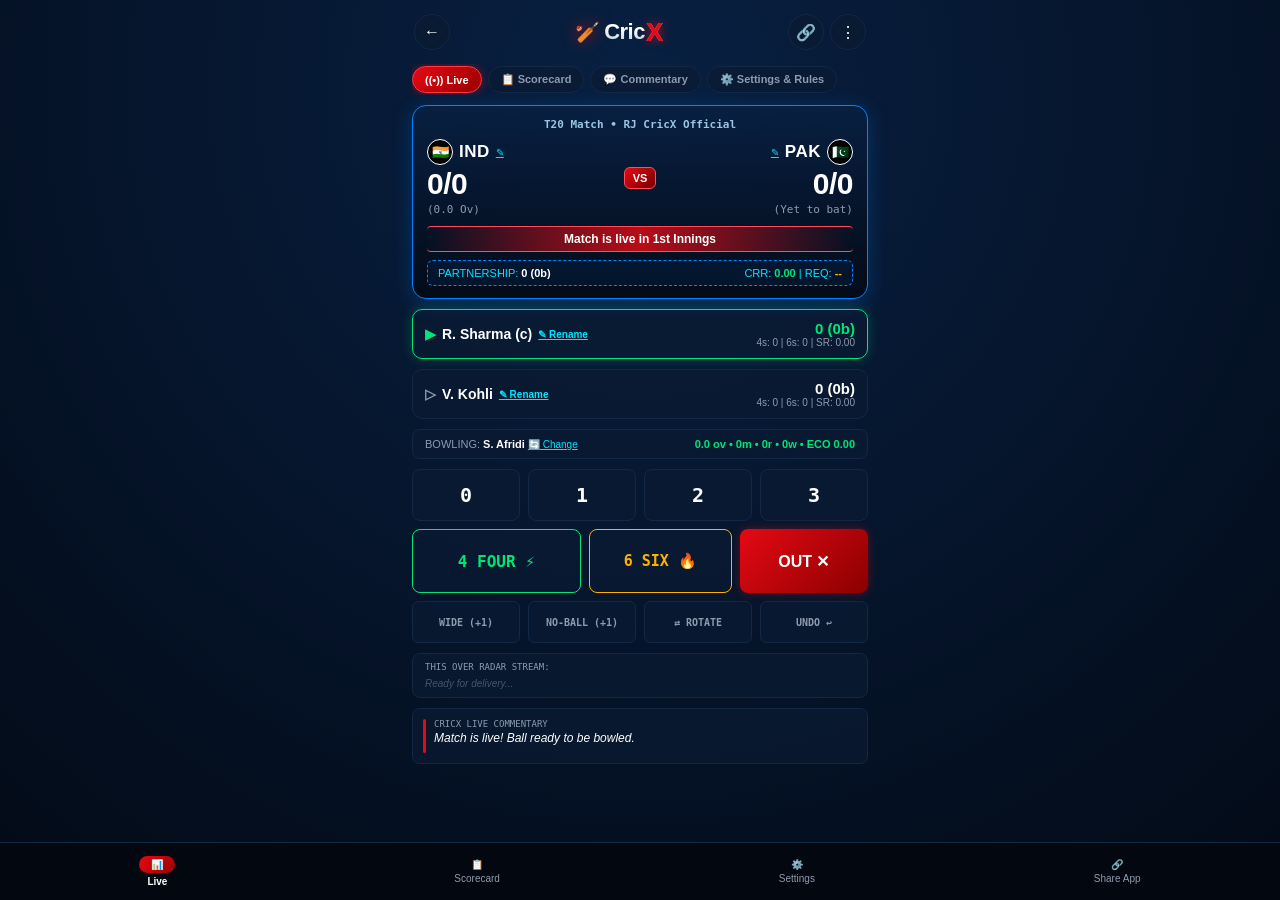
==== commit cd5931d4: "Update index.html" ====
--- a/index.html
+++ b/index.html
@@ -3,21 +3,34 @@
 <head>
   <meta charset="UTF-8">
   <meta name="viewport" content="width=device-width, initial-scale=1.0, maximum-scale=1.0, user-scalable=no">
-  <title>RJ CRICX</title>
+  <title>CricX - International Pro Scorer</title>
   
   <style>
+    :root {
+      --bg: #030a16;
+      --card-bg: #061326;
+      --card-glass: rgba(10, 26, 50, 0.75);
+      --border-blue: #0084ff;
+      --border-subtle: #122844;
+      --neon-green: #00e676;
+      --amber-fire: #ffb300;
+      --out-red: #e50914;
+      --cyan-radar: #00e5ff;
+      --text-white: #ffffff;
+      --text-muted: #8e9bae;
+    }
     * {
       box-sizing: border-box;
       margin: 0;
       padding: 0;
-      font-family: -apple-system, BlinkMacSystemFont, "Segoe UI", Roboto, monospace, sans-serif;
+      font-family: -apple-system, BlinkMacSystemFont, "Segoe UI", Roboto, sans-serif;
       user-select: none;
       -webkit-tap-highlight-color: transparent;
       touch-action: manipulation;
     }
     body {
-      background-color: #070e17;
-      color: #f8fafc;
+      background: radial-gradient(circle at 50% 10%, #082042 0%, #030a16 100%);
+      color: var(--text-white);
       display: flex;
       justify-content: center;
       min-height: 100vh;
@@ -26,225 +39,287 @@
     .app-viewport {
       width: 100%;
       max-width: 480px;
-      padding: 10px 14px 75px 14px;
+      padding: 10px 12px 75px 12px;
       display: flex;
       flex-direction: column;
       gap: 10px;
-    }
-    /* Top Bar (Exact Screenshot) */
+      position: relative;
+    }
+    /* Top Bar (CricX Header) */
     .top-header {
       display: flex;
       justify-content: space-between;
       align-items: center;
-    }
-    .brand-left {
-      display: flex;
-      align-items: center;
-      gap: 10px;
-    }
-    .logo-ring {
-      width: 40px;
-      height: 40px;
-      background: #000;
-      border: 2px solid #00e676;
+      padding: 4px 2px;
+    }
+    .header-icon-btn {
+      width: 36px;
+      height: 36px;
+      background: var(--card-glass);
+      border: 1px solid var(--border-subtle);
       border-radius: 50%;
       display: flex;
       align-items: center;
       justify-content: center;
-      box-shadow: 0 0 12px rgba(0, 230, 118, 0.4);
-      flex-shrink: 0;
-    }
-    .logo-cross {
-      color: #ff2a55;
+      font-size: 16px;
+      color: #fff;
+      cursor: pointer;
+    }
+    .cricx-logo-badge {
+      display: flex;
+      align-items: center;
+      gap: 4px;
+      cursor: pointer;
+    }
+    .logo-bat-ball {
+      font-size: 20px;
+      filter: drop-shadow(0 0 8px rgba(229, 9, 20, 0.7));
+    }
+    .cricx-text {
+      font-size: 22px;
       font-weight: 900;
-      font-size: 20px;
-      line-height: 1;
-    }
-    .brand-titles h1 {
-      font-size: 18px;
+      letter-spacing: -0.5px;
+      background: linear-gradient(180deg, #ffffff 40%, #a6b9d0 100%);
+      -webkit-background-clip: text;
+      -webkit-text-fill-color: transparent;
+      display: flex;
+      align-items: center;
+    }
+    .cricx-x {
+      color: var(--out-red);
+      -webkit-text-fill-color: var(--out-red);
+      font-size: 26px;
+      font-weight: 900;
+      margin-left: 1px;
+      text-shadow: 0 0 10px rgba(229, 9, 20, 0.8);
+    }
+    /* Nav Pill Selector (Live, Scorecard, Commentary, Stats) */
+    .sub-nav-scroll {
+      display: flex;
+      gap: 6px;
+      overflow-x: auto;
+      padding: 2px 0;
+    }
+    .nav-pill {
+      background: var(--card-glass);
+      border: 1px solid var(--border-subtle);
+      color: var(--text-muted);
+      padding: 6px 12px;
+      border-radius: 20px;
+      font-size: 11px;
+      font-weight: bold;
+      white-space: nowrap;
+      cursor: pointer;
+      display: flex;
+      align-items: center;
+      gap: 5px;
+    }
+    .nav-pill.active {
+      background: linear-gradient(135deg, #e50914 0%, #990000 100%);
+      border-color: #ff3b47;
+      color: #fff;
+      box-shadow: 0 0 10px rgba(229, 9, 20, 0.5);
+    }
+    /* 3D Futuristic Match Banner (Exact Image 2) */
+    .match-hero-card {
+      background: linear-gradient(180deg, rgba(8, 32, 66, 0.9) 0%, rgba(3, 10, 22, 0.95) 100%);
+      border: 1.5px solid var(--border-blue);
+      border-radius: 14px;
+      padding: 12px 14px;
+      box-shadow: 0 4px 20px rgba(0, 132, 255, 0.25);
+      position: relative;
+    }
+    .match-type-pill {
+      text-align: center;
+      font-size: 11px;
+      font-weight: bold;
+      color: #9cc4e4;
+      font-family: monospace;
+      margin-bottom: 8px;
+    }
+    .teams-versus-grid {
+      display: grid;
+      grid-template-columns: 1fr auto 1fr;
+      align-items: center;
+      gap: 8px;
+    }
+    .team-col {
+      display: flex;
+      flex-direction: column;
+      gap: 4px;
+    }
+    .team-col.right {
+      align-items: flex-end;
+      text-align: right;
+    }
+    .team-flag-row {
+      display: flex;
+      align-items: center;
+      gap: 6px;
+    }
+    .team-flag {
+      width: 26px;
+      height: 26px;
+      border-radius: 50%;
+      border: 1.5px solid #fff;
+      display: flex;
+      align-items: center;
+      justify-content: center;
+      font-size: 14px;
+      background: #000;
+    }
+    .team-code {
+      font-size: 17px;
       font-weight: 900;
       letter-spacing: 0.5px;
     }
-    .brand-titles h1 span { color: #00e676; }
-    .owner-pill {
-      background: #101d2e;
-      color: #00e5ff;
-      font-size: 10px;
-      padding: 2px 7px;
+    .score-box-big {
+      font-size: 30px;
+      font-weight: 900;
+      line-height: 1;
+      letter-spacing: -0.5px;
+    }
+    .overs-bracket {
+      font-size: 11px;
+      color: var(--text-muted);
+      font-family: monospace;
+    }
+    .vs-capsule {
+      background: linear-gradient(135deg, #e50914 0%, #750000 100%);
+      color: #fff;
+      font-weight: 900;
+      font-size: 11px;
+      padding: 4px 8px;
+      border-radius: 6px;
+      border: 1px solid #ff4d59;
+    }
+    .winner-banner {
+      background: linear-gradient(90deg, transparent, #b80d17, transparent);
+      border-top: 1px solid #ff4d59;
+      border-bottom: 1px solid #ff4d59;
+      text-align: center;
+      padding: 5px;
+      font-size: 12px;
+      font-weight: bold;
+      color: #fff;
+      margin-top: 10px;
       border-radius: 4px;
-      display: inline-flex;
-      align-items: center;
-      gap: 4px;
-      font-family: monospace;
-      margin-top: 2px;
-    }
-    .btn-new-match {
-      background: transparent;
-      border: 1.5px solid #00e676;
-      color: #00e676;
-      padding: 6px 11px;
+    }
+    .free-hit-pulse-banner {
+      display: none;
+      background: linear-gradient(90deg, #ff0055, #ff4d59);
+      color: #fff;
+      text-align: center;
+      padding: 4px;
       font-size: 11px;
       font-weight: 900;
       border-radius: 6px;
-      cursor: pointer;
-    }
-    /* Main Score Card */
-    .card {
-      background: #0d1726;
-      border: 1px solid #16253b;
-      border-radius: 12px;
-      padding: 12px;
-    }
-    .card-top-row {
+      margin-top: 6px;
+      animation: pulseFh 0.6s infinite alternate;
+    }
+    @keyframes pulseFh {
+      from { opacity: 0.85; transform: scale(0.98); }
+      to { opacity: 1; transform: scale(1.02); }
+    }
+    /* Dynamic Partnership & Live Telemetry */
+    .partner-tele-row {
+      display: flex;
+      justify-content: space-between;
+      background: rgba(0, 132, 255, 0.08);
+      border: 1px dashed var(--border-blue);
+      border-radius: 6px;
+      padding: 6px 10px;
+      font-size: 11px;
+      font-family: monospace;
+      color: var(--cyan-radar);
+      margin-top: 8px;
+    }
+    /* Batter Live Cards */
+    .live-crease-grid {
+      display: flex;
+      flex-direction: column;
+      gap: 6px;
+    }
+    .batter-live-row {
+      background: var(--card-glass);
+      border: 1px solid var(--border-subtle);
+      border-radius: 10px;
+      padding: 10px 12px;
       display: flex;
       justify-content: space-between;
       align-items: center;
-      font-size: 13px;
-      font-weight: bold;
-      font-family: monospace;
-    }
-    .team-box {
-      display: flex;
-      align-items: center;
-      gap: 6px;
-    }
-    .rename-link {
-      color: #00e676;
-      font-size: 11px;
-      cursor: pointer;
-      text-decoration: underline;
-    }
-    .inn-tag { color: #00e676; font-size: 11px; font-weight: bold; }
-    .score-overs-row {
-      display: flex;
-      justify-content: space-between;
-      align-items: flex-end;
-      margin: 8px 0;
-    }
-    .score-huge {
-      font-size: 52px;
-      font-weight: 900;
-      line-height: 1;
-      letter-spacing: -1px;
-    }
-    .wkts-green { color: #00e676; }
-    .overs-huge { font-size: 30px; font-weight: bold; }
-    .max-ov-label { font-size: 14px; color: #8e9bae; }
-    .free-hit-tag {
-      display: none;
-      background: #ff2a55;
-      color: #fff;
-      font-size: 10px;
-      font-weight: 900;
-      padding: 2px 7px;
-      border-radius: 4px;
-      animation: pulseFh 0.6s infinite alternate;
-    }
-    @keyframes pulseFh {
-      from { transform: scale(0.96); opacity: 0.85; }
-      to { transform: scale(1.04); opacity: 1; }
-    }
-    .target-box {
-      background: #102236;
-      border: 1px solid #00e5ff;
-      padding: 6px 10px;
-      border-radius: 6px;
-      display: none;
-      justify-content: space-between;
-      color: #00e5ff;
-      font-size: 11px;
-      font-family: monospace;
-      font-weight: bold;
-      margin-bottom: 8px;
-    }
-    .partnership-box {
-      border: 1px dashed #16253b;
-      padding: 6px 10px;
-      border-radius: 6px;
-      display: flex;
-      justify-content: space-between;
-      color: #00e5ff;
-      font-size: 11px;
-      font-family: monospace;
-    }
-    .telemetry-row {
-      display: flex;
-      justify-content: space-between;
-      margin-top: 10px;
-    }
-    .tele-item label {
-      font-size: 10px;
-      color: #8e9bae;
-      display: block;
-      font-family: monospace;
-    }
-    .tele-item div {
-      font-size: 14px;
-      font-weight: bold;
-      font-family: monospace;
-    }
-    /* Distinct Batter Cards (Screenshot Match) */
-    .batter-card {
-      display: flex;
-      justify-content: space-between;
-      align-items: center;
-      padding: 10px 12px;
-      border-radius: 10px;
-      background: #0d1726;
-      border: 1px solid #16253b;
-    }
-    .active-striker {
-      border: 1.5px solid #00e676;
-      box-shadow: 0 0 10px rgba(0, 230, 118, 0.2);
-    }
-    .bat-left {
+    }
+    .batter-live-row.striker-active {
+      border: 1.5px solid var(--neon-green);
+      box-shadow: 0 0 12px rgba(0, 230, 118, 0.25);
+    }
+    .batter-name-group {
       display: flex;
       align-items: center;
       gap: 6px;
       font-size: 14px;
       font-weight: bold;
     }
-    .bat-arrow { color: #00e676; font-size: 12px; }
-    .bat-arrow.muted { color: #8e9bae; }
-    .bat-right { text-align: right; font-family: monospace; }
-    .bat-runs-green { font-size: 14px; font-weight: bold; color: #00e676; }
-    .bat-runs-white { font-size: 14px; font-weight: bold; color: #f8fafc; }
-    .bat-sr { font-size: 10px; color: #8e9bae; }
+    .rename-badge {
+      color: var(--cyan-radar);
+      font-size: 10px;
+      cursor: pointer;
+      text-decoration: underline;
+    }
+    .stats-group-right {
+      text-align: right;
+      font-family: monospace;
+    }
+    .bat-runs-display {
+      font-size: 15px;
+      font-weight: bold;
+      color: var(--neon-green);
+    }
     /* Bowler Bar */
-    .bowler-bar {
+    .bowler-live-strip {
+      background: var(--card-glass);
+      border: 1px solid var(--border-subtle);
+      border-radius: 8px;
+      padding: 8px 12px;
       display: flex;
       justify-content: space-between;
       align-items: center;
       font-size: 11px;
       font-family: monospace;
-      padding: 0 4px;
-    }
-    .bowler-stats { color: #00e676; }
-    /* Keypad Grid (Exact Screenshot) */
-    .keypad-grid { display: flex; gap: 8px; }
-    .num-btn {
+    }
+    /* One-Thumb Responsive Keypad */
+    .keypad-wrapper {
+      display: flex;
+      flex-direction: column;
+      gap: 8px;
+    }
+    .key-row {
+      display: flex;
+      gap: 8px;
+    }
+    .score-btn {
       flex: 1;
-      height: 54px;
-      background: #0d1726;
-      border: 1px solid #16253b;
+      height: 52px;
+      background: var(--card-glass);
+      border: 1px solid var(--border-subtle);
       border-radius: 8px;
       color: #fff;
-      font-size: 22px;
+      font-size: 20px;
       font-weight: bold;
       font-family: monospace;
       cursor: pointer;
     }
-    .num-btn:active, .btn-four:active, .btn-six:active, .btn-out:active {
+    .score-btn:active, .btn-four:active, .btn-six:active, .btn-out:active {
       transform: scale(0.96);
       opacity: 0.85;
     }
-    .boundary-row { height: 72px; }
     .btn-four {
       flex: 1.3;
-      background: #0d1726;
-      border: 1.5px solid #00e676;
+      height: 64px;
+      background: var(--card-glass);
+      border: 1.5px solid var(--neon-green);
       border-radius: 8px;
-      color: #00e676;
+      color: var(--neon-green);
       font-size: 16px;
       font-weight: 900;
       font-family: monospace;
@@ -252,10 +327,11 @@
     }
     .btn-six {
       flex: 1.1;
-      background: #0d1726;
-      border: 1.5px solid #ffb300;
+      height: 64px;
+      background: var(--card-glass);
+      border: 1.5px solid var(--amber-fire);
       border-radius: 8px;
-      color: #ffb300;
+      color: var(--amber-fire);
       font-size: 15px;
       font-weight: 900;
       font-family: monospace;
@@ -263,31 +339,45 @@
     }
     .btn-out {
       flex: 1;
-      background: #ff2a55;
+      height: 64px;
+      background: linear-gradient(135deg, #e50914 0%, #8b0000 100%);
       border: none;
       border-radius: 8px;
       color: #fff;
       font-size: 16px;
       font-weight: 900;
       cursor: pointer;
+      box-shadow: 0 0 10px rgba(229, 9, 20, 0.4);
     }
     .ctrl-row button {
       flex: 1;
-      height: 44px;
-      background: #0d1726;
-      border: 1px solid #16253b;
+      height: 42px;
+      background: var(--card-glass);
+      border: 1px solid var(--border-subtle);
       border-radius: 6px;
-      color: #8e9bae;
+      color: var(--text-muted);
       font-size: 10px;
       font-weight: bold;
       font-family: monospace;
       cursor: pointer;
     }
     /* Radar Stream */
-    .radar-card { padding: 8px 12px; display: flex; flex-direction: column; gap: 6px; }
-    .radar-title { font-size: 9px; color: #8e9bae; font-family: monospace; }
-    .radar-stream { display: flex; gap: 6px; overflow-x: auto; align-items: center; }
-    .ball-badge {
+    .radar-card {
+      background: var(--card-glass);
+      border: 1px solid var(--border-subtle);
+      border-radius: 8px;
+      padding: 8px 12px;
+      display: flex;
+      flex-direction: column;
+      gap: 6px;
+    }
+    .radar-stream {
+      display: flex;
+      gap: 6px;
+      overflow-x: auto;
+      align-items: center;
+    }
+    .ball-dot-badge {
       width: 26px;
       height: 26px;
       border-radius: 50%;
@@ -301,25 +391,36 @@
       color: #fff;
       flex-shrink: 0;
     }
-    .ball-badge.four { background: #00e676; color: #000; }
-    .ball-badge.six { background: #ffb300; color: #000; }
-    .ball-badge.w { background: #ff2a55; color: #fff; }
-    .ball-badge.ex { border: 1px solid #00e5ff; color: #00e5ff; }
-    .empty-radar { font-size: 10px; color: #475569; font-style: italic; }
+    .ball-dot-badge.four { background: var(--neon-green); color: #000; }
+    .ball-dot-badge.six { background: var(--amber-fire); color: #000; }
+    .ball-dot-badge.w { background: var(--out-red); color: #fff; }
+    .ball-dot-badge.ex { border: 1px solid var(--cyan-radar); color: var(--cyan-radar); }
     /* Commentary Card */
-    .comm-card { display: flex; gap: 8px; align-items: flex-start; padding: 10px; }
-    .comm-accent { width: 3px; height: 36px; background: #00e676; border-radius: 2px; flex-shrink: 0; }
-    .comm-title { font-size: 9px; color: #8e9bae; font-family: monospace; }
-    #commText { font-size: 12px; font-style: italic; margin-top: 2px; color: #f1f5f9; }
-    /* Bottom Navigation Bar */
+    .comm-card {
+      background: var(--card-glass);
+      border: 1px solid var(--border-subtle);
+      border-radius: 8px;
+      display: flex;
+      gap: 8px;
+      align-items: flex-start;
+      padding: 10px;
+    }
+    .comm-red-accent {
+      width: 3px;
+      height: 34px;
+      background: var(--out-red);
+      border-radius: 2px;
+      flex-shrink: 0;
+    }
+    /* Bottom Navigation Tabs */
     .bottom-nav {
       position: fixed;
       bottom: 0;
       left: 0;
       right: 0;
       height: 58px;
-      background: #0d1726;
-      border-top: 1px solid #16253b;
+      background: #020710;
+      border-top: 1px solid var(--border-subtle);
       display: flex;
       justify-content: space-around;
       align-items: center;
@@ -328,16 +429,54 @@
     .nav-btn {
       background: none;
       border: none;
-      color: #8e9bae;
+      color: var(--text-muted);
       display: flex;
       flex-direction: column;
       align-items: center;
       gap: 3px;
-      font-size: 11px;
+      font-size: 10px;
       cursor: pointer;
     }
-    .nav-btn.active { color: #00e676; font-weight: bold; }
-    /* Modals */
+    .nav-btn.active {
+      color: #fff;
+      font-weight: bold;
+    }
+    .nav-btn.active .pill-icon-wrap {
+      background: linear-gradient(135deg, #e50914 0%, #990000 100%);
+      padding: 3px 12px;
+      border-radius: 12px;
+    }
+    /* Fullscreen Celebrations & Jahaz Animation Overlay */
+    .jet-tracer-overlay {
+      display: none;
+      position: fixed;
+      top: 0; left: 0; right: 0; bottom: 0;
+      background: rgba(0, 0, 0, 0.9);
+      z-index: 99999;
+      flex-direction: column;
+      align-items: center;
+      justify-content: center;
+      overflow: hidden;
+      text-align: center;
+    }
+    .tracer-ball-flight {
+      font-size: 44px;
+      position: absolute;
+      animation: rocketFlight 1.2s cubic-bezier(0.25, 1, 0.5, 1) forwards;
+    }
+    @keyframes rocketFlight {
+      0% { transform: translate(-140px, 140px) scale(0.6); opacity: 0; }
+      40% { opacity: 1; }
+      100% { transform: translate(140px, -140px) scale(1.6); opacity: 0.95; }
+    }
+    .celeb-headline {
+      font-size: 50px;
+      font-weight: 900;
+      letter-spacing: 2px;
+      text-shadow: 0 0 20px rgba(255, 255, 255, 0.7);
+      margin-top: 30px;
+    }
+    /* Modals & Dialogs */
     .modal-wrap {
       display: none;
       position: fixed;
@@ -345,11 +484,11 @@
       background: rgba(0, 0, 0, 0.85);
       align-items: center;
       justify-content: center;
-      z-index: 999;
+      z-index: 9999;
     }
     .modal-box {
-      background: #0d1726;
-      border: 1px solid #16253b;
+      background: #061326;
+      border: 1.5px solid var(--border-blue);
       width: 90%;
       max-width: 360px;
       border-radius: 12px;
@@ -360,24 +499,80 @@
     }
     .wide-box { max-width: 440px; max-height: 85vh; overflow-y: auto; }
     .form-grp { display: flex; flex-direction: column; gap: 4px; }
-    .form-grp label { font-size: 11px; color: #8e9bae; }
+    .form-grp label { font-size: 11px; color: var(--text-muted); }
     .form-grp input, .form-grp select {
-      background: #070e17;
-      border: 1px solid #16253b;
+      background: #030a16;
+      border: 1px solid var(--border-subtle);
       color: #fff;
       padding: 10px;
       border-radius: 6px;
       font-size: 14px;
       outline: none;
     }
-    .form-grp input:focus { border-color: #00e676; }
+    .form-grp input:focus { border-color: var(--border-blue); }
     .modal-act { display: flex; justify-content: flex-end; gap: 8px; margin-top: 6px; }
-    .btn-cancel { background: transparent; border: none; color: #8e9bae; padding: 8px 12px; cursor: pointer; }
-    .btn-green { background: #00e676; border: none; color: #000; padding: 9px 15px; border-radius: 6px; font-weight: bold; cursor: pointer; }
-    .btn-red { background: #ff2a55; border: none; color: #fff; padding: 9px 15px; border-radius: 6px; font-weight: bold; cursor: pointer; }
+    .btn-c { background: transparent; border: none; color: var(--text-muted); padding: 8px 12px; cursor: pointer; }
+    .btn-red-action {
+      background: linear-gradient(135deg, #e50914 0%, #8b0000 100%);
+      border: none;
+      color: #fff;
+      padding: 9px 15px;
+      border-radius: 6px;
+      font-weight: bold;
+      cursor: pointer;
+    }
+    /* Broadcast Scorecard Tables (Image 2 Match) */
+    .scorecard-view-section {
+      display: none;
+      flex-direction: column;
+      gap: 10px;
+    }
+    .sc-inn-toggle {
+      display: flex;
+      gap: 6px;
+      background: #030a16;
+      padding: 4px;
+      border-radius: 8px;
+    }
+    .sc-inn-btn {
+      flex: 1;
+      padding: 8px;
+      background: transparent;
+      border: none;
+      color: var(--text-muted);
+      border-radius: 6px;
+      font-weight: bold;
+      font-size: 12px;
+      cursor: pointer;
+    }
+    .sc-inn-btn.active {
+      background: linear-gradient(135deg, #e50914 0%, #8b0000 100%);
+      color: #fff;
+    }
+    .sc-broadcast-table {
+      width: 100%;
+      border-collapse: collapse;
+      font-size: 11px;
+    }
+    .sc-broadcast-table th, .sc-broadcast-table td {
+      padding: 7px 4px;
+      text-align: right;
+      border-bottom: 1px solid var(--border-subtle);
+    }
+    .sc-broadcast-table th:first-child, .sc-broadcast-table td:first-child {
+      text-align: left;
+    }
+    .sc-broadcast-table th {
+      color: #728ea9;
+      font-family: monospace;
+    }
+    .not-out-tag {
+      color: var(--neon-green);
+      font-weight: bold;
+    }
     .bowler-pick-btn {
-      background: #111d2e;
-      border: 1px solid #16253b;
+      background: #0d1e38;
+      border: 1px solid var(--border-subtle);
       color: #fff;
       padding: 8px 10px;
       border-radius: 6px;
@@ -388,187 +583,262 @@
       cursor: pointer;
     }
     .bowler-pick-btn.dis { opacity: 0.4; cursor: not-allowed; }
-    .sc-tbl { width: 100%; border-collapse: collapse; font-size: 11px; margin-bottom: 12px; }
-    .sc-tbl th, .sc-tbl td { padding: 6px 4px; text-align: right; border-bottom: 1px solid #16253b; }
-    .sc-tbl th:first-child, .sc-tbl td:first-child { text-align: left; }
-    .sc-tbl th { color: #8e9bae; font-family: monospace; }
-    .set-item {
-      display: flex;
-      justify-content: space-between;
-      align-items: center;
-      padding: 8px 0;
-      border-bottom: 1px solid #16253b;
-      font-size: 13px;
-    }
   </style>
 </head>
 <body>
 
+  <!-- Fullscreen Jet/Rocket Ball Flight Celebration Overlay -->
+  <div class="jet-tracer-overlay" id="jetOverlay" onclick="dismissTracer()">
+    <div class="tracer-ball-flight" id="tracerVisual">🚀 🏏 💨</div>
+    <div class="celeb-headline" id="tracerHeadline">MAXIMUM!</div>
+    <div style="font-size: 16px; color: #fff; margin-top: 8px; font-family: monospace;" id="tracerSub">Ball leaves the stadium!</div>
+  </div>
+
   <div class="app-viewport">
     
-    <!-- Top Header Bar -->
+    <!-- Top Header Bar (Image 2 Match) -->
     <header class="top-header">
-      <div class="brand-left">
-        <div class="logo-ring">
-          <span class="logo-cross">✕</span>
+      <button class="header-icon-btn" onclick="openNewMatchModal()">←</button>
+      <div class="cricx-logo-badge" onclick="alert('RJ CricX Live Pro v10.0')">
+        <span class="logo-bat-ball">🏏</span>
+        <span class="cricx-text">Cric<span class="cricx-x">X</span></span>
+      </div>
+      <div style="display: flex; gap: 6px;">
+        <button class="header-icon-btn" onclick="shareWhatsApp()">🔗</button>
+        <button class="header-icon-btn" onclick="openSettingsModal()">⋮</button>
+      </div>
+    </header>
+
+    <!-- Sub Navigation Pills (Live, Scorecard, Commentary, Stats) -->
+    <div class="sub-nav-scroll">
+      <button class="nav-pill active" id="tabLiveBtn" onclick="switchView('live')">((•)) Live</button>
+      <button class="nav-pill" id="tabCardBtn" onclick="switchView('card')">📋 Scorecard</button>
+      <button class="nav-pill" onclick="alert('Commentary stream live below.')">💬 Commentary</button>
+      <button class="nav-pill" onclick="openSettingsModal()">⚙️ Settings & Rules</button>
+    </div>
+
+    <!-- 3D Futuristic Match Banner (Exact Image 2 Match) -->
+    <section class="match-hero-card">
+      <div class="match-type-pill" id="matchFormatText">T20 Match • RJ CricX Official</div>
+      
+      <div class="teams-versus-grid">
+        <!-- Team 1 -->
+        <div class="team-col">
+          <div class="team-flag-row">
+            <div class="team-flag">🇮🇳</div>
+            <span class="team-code" id="teamACode">IND</span>
+            <span class="rename-badge" onclick="openRenameModal('teamA')">✎</span>
+          </div>
+          <div class="score-box-big" id="teamAScore">0/0</div>
+          <div class="overs-bracket" id="teamAOvers">(0.0 Ov)</div>
         </div>
-        <div class="brand-titles">
-          <h1>RJ <span>CRICX</span></h1>
-          <div class="owner-pill">
-            <span>👑 Verified Admin (RJ-PRO)</span>
+
+        <!-- Center VS Badge -->
+        <div class="vs-capsule">VS</div>
+
+        <!-- Team 2 -->
+        <div class="team-col right">
+          <div class="team-flag-row">
+            <span class="rename-badge" onclick="openRenameModal('teamB')">✎</span>
+            <span class="team-code" id="teamBCode">PAK</span>
+            <div class="team-flag">🇵🇰</div>
           </div>
+          <div class="score-box-big" id="teamBScore">0/0</div>
+          <div class="overs-bracket" id="teamBOvers">(0.0 Ov)</div>
         </div>
       </div>
-      <button class="btn-new-match" onclick="openNewMatchModal()">+ NEW MATCH</button>
-    </header>
-
-    <!-- Main Scorecard Card -->
-    <section class="card">
-      <div class="card-top-row">
-        <div class="team-box">
-          <span id="teamName" style="color: #fff; font-weight: 900; font-size: 15px;">Royal Strikers</span>
-          <span class="rename-link" onclick="openRenameModal('team')">✎ Rename</span>
+
+      <!-- Result Banner -->
+      <div class="winner-banner" id="matchResultBanner">Match is live in 1st Innings</div>
+      <div class="free-hit-pulse-banner" id="freeHitBanner">⚠️ FREE HIT ACTIVATED! ONLY RUN-OUT ALLOWED!</div>
+
+      <!-- Live Partnership & Extras Strip -->
+      <div class="partner-tele-row">
+        <span>PARTNERSHIP: <b id="partnerStat" style="color: #fff">0 (0b)</b></span>
+        <span>CRR: <b id="crrStat" style="color: var(--neon-green)">0.00</b> | REQ: <b id="reqStat" style="color: var(--amber-fire)">--</b></span>
+      </div>
+    </section>
+
+    <!-- ==================== VIEW 1: LIVE SCORER VIEW ==================== -->
+    <div id="liveScorerSection" style="display: flex; flex-direction: column; gap: 10px;">
+      
+      <!-- Striker Batter Card -->
+      <div class="batter-live-row striker-active">
+        <div class="batter-name-group">
+          <span style="color: var(--neon-green);">▶</span>
+          <span id="strikerName">R. Sharma (c)</span>
+          <span class="rename-badge" onclick="openRenameModal('striker')">✎ Rename</span>
         </div>
-        <div style="display: flex; align-items: center; gap: 6px;">
-          <span class="free-hit-tag" id="fhBadge">FREE HIT!</span>
-          <span class="inn-tag" id="innIndicator">INN 1 OF 2</span>
+        <div class="stats-group-right">
+          <div class="bat-runs-display"><span id="sRuns">0</span> (<span id="sBalls">0</span>b)</div>
+          <div style="font-size: 10px; color: var(--text-muted);">4s: <span id="s4s">0</span> | 6s: <span id="s6s">0</span> | SR: <span id="sSR">0.00</span></div>
         </div>
       </div>
 
-      <div class="score-overs-row">
-        <div class="score-huge">
-          <span id="totalRuns">0</span><span class="wkts-green">/<span id="totalWickets">0</span></span>
+      <!-- Non-Striker Batter Card -->
+      <div class="batter-live-row">
+        <div class="batter-name-group">
+          <span style="color: var(--text-muted);">▷</span>
+          <span id="nonStrikerName">V. Kohli</span>
+          <span class="rename-badge" onclick="openRenameModal('nonStriker')">✎ Rename</span>
         </div>
-        <div class="overs-huge">
-          <span id="completedOvers">0.0</span> <span class="max-ov-label" id="maxOversLabel">/6 ov</span>
+        <div class="stats-group-right">
+          <div class="bat-runs-display" style="color: #fff;"><span id="nsRuns">0</span> (<span id="nsBalls">0</span>b)</div>
+          <div style="font-size: 10px; color: var(--text-muted);">4s: <span id="ns4s">0</span> | 6s: <span id="ns6s">0</span> | SR: <span id="nsSR">0.00</span></div>
         </div>
       </div>
 
-      <div class="target-box" id="targetBox">
-        <span>TARGET: <b id="targetText">0</b></span>
-        <span id="needText">Need 0 in 0b</span>
-      </div>
-
-      <div class="partnership-box">
-        <span>PARTNERSHIP</span>
-        <span id="partnerText">0 runs (0b)</span>
-      </div>
-
-      <div class="telemetry-row">
-        <div class="tele-item"><label>CRR</label><div style="color: #00e676" id="crrVal">0.00</div></div>
-        <div class="tele-item"><label>REQ RR</label><div style="color: #ffb300" id="reqVal">--</div></div>
-        <div class="tele-item" style="text-align: right;"><label>EXTRAS</label><div style="color: #00e5ff" id="extrasVal">0 (wd 0, nb 0)</div></div>
-      </div>
-    </section>
-
-    <!-- Striker Batter Card -->
-    <div class="batter-card active-striker" id="strikerCard">
-      <div class="bat-left">
-        <span class="bat-arrow">▶</span>
-        <span id="strikerName">Sameer (C)</span>
-        <span class="rename-link" onclick="openRenameModal('striker')">✎ Rename</span>
-      </div>
-      <div class="bat-right">
-        <div class="bat-runs-green"><span id="sRuns">0</span> (<span id="sBalls">0</span>b)</div>
-        <div class="bat-sr">SR: <span id="sSR">0.00</span></div>
+      <!-- Bowler Bar -->
+      <div class="bowler-live-strip">
+        <div>
+          <span style="color: var(--text-muted)">BOWLING: </span>
+          <span id="bowlerName" style="font-weight: bold; color: #fff;">S. Afridi</span>
+          <span class="rename-badge" onclick="openBowlerSelectModal()">🔄 Change</span>
+        </div>
+        <div style="color: var(--neon-green); font-weight: bold;" id="bowlerStats">0.0 ov • 0m • 0r • 0w • ECO 0.00</div>
+      </div>
+
+      <!-- Keypad: Runs Row 1 -->
+      <div class="keypad-wrapper">
+        <div class="key-row">
+          <button class="score-btn" onclick="addDelivery(0)">0</button>
+          <button class="score-btn" onclick="addDelivery(1)">1</button>
+          <button class="score-btn" onclick="addDelivery(2)">2</button>
+          <button class="score-btn" onclick="addDelivery(3)">3</button>
+        </div>
+
+        <!-- Keypad: Boundaries Row 2 -->
+        <div class="key-row" style="height: 64px;">
+          <button class="btn-four" onclick="addDelivery(4, false, false, true, false)">4 FOUR ⚡</button>
+          <button class="btn-six" onclick="addDelivery(6, false, false, false, true)">6 SIX 🔥</button>
+          <button class="btn-out" onclick="openWicketModal()">OUT ✕</button>
+        </div>
+
+        <!-- Keypad: Extras Row 3 -->
+        <div class="key-row ctrl-row">
+          <button onclick="addDelivery(0, true, false)">WIDE (+1)</button>
+          <button onclick="addDelivery(0, false, true)">NO-BALL (+1)</button>
+          <button onclick="swapStrikeManual()">⇄ ROTATE</button>
+          <button onclick="undoLastBall()">UNDO ↩</button>
+        </div>
+      </div>
+
+      <!-- Radar Stream -->
+      <div class="radar-card">
+        <div style="font-size: 9px; color: var(--text-muted); font-family: monospace;">THIS OVER RADAR STREAM:</div>
+        <div class="radar-stream" id="radarBalls">
+          <span class="empty-radar">Ready for delivery...</span>
+        </div>
+      </div>
+
+      <!-- Commentary Card -->
+      <div class="comm-card">
+        <div class="comm-red-accent"></div>
+        <div>
+          <div style="font-size: 9px; color: var(--text-muted); font-family: monospace;">CRICX LIVE COMMENTARY</div>
+          <p style="font-size: 12px; font-style: italic; margin-top: 2px;" id="commText">Match is live! Ball ready to be bowled.</p>
+        </div>
       </div>
     </div>
 
-    <!-- Non-Striker Batter Card -->
-    <div class="batter-card" id="nonStrikerCard">
-      <div class="bat-left">
-        <span class="bat-arrow muted">▷</span>
-        <span id="nonStrikerName">Rohan (wk)</span>
-        <span class="rename-link" style="color: #8e9bae" onclick="openRenameModal('nonStriker')">✎ Rename</span>
-      </div>
-      <div class="bat-right">
-        <div class="bat-runs-white"><span id="nsRuns">0</span> (<span id="nsBalls">0</span>b)</div>
-        <div class="bat-sr">SR: <span id="nsSR">0.00</span></div>
-      </div>
+    <!-- ==================== VIEW 2: BROADCAST SCORECARD (Image 2) ==================== -->
+    <div id="scorecardSection" class="scorecard-view-section">
+      
+      <!-- Innings Tabs (IND Innings vs PAK Innings) -->
+      <div class="sc-inn-toggle">
+        <button class="sc-inn-btn active" id="scInn1Btn" onclick="switchScorecardInn(1)">IND Innings</button>
+        <button class="sc-inn-btn" id="scInn2Btn" onclick="switchScorecardInn(2)">PAK Innings</button>
+      </div>
+
+      <!-- Batting Table Card -->
+      <div class="match-hero-card" style="padding: 10px;">
+        <div style="display: flex; justify-content: space-between; align-items: center; margin-bottom: 8px;">
+          <div style="display: flex; align-items: center; gap: 6px; font-weight: bold; font-size: 13px;">
+            <span id="scInnFlag">🇮🇳</span>
+            <span id="scInnTitle">India Innings</span>
+          </div>
+          <span style="font-size: 16px; font-weight: 900; color: #fff;" id="scInnTotalScore">0/0</span>
+        </div>
+
+        <table class="sc-broadcast-table">
+          <thead>
+            <tr>
+              <th>Batter</th><th>R</th><th>B</th><th>4s</th><th>6s</th><th>SR</th>
+            </tr>
+          </thead>
+          <tbody id="scBattersTableBody"></tbody>
+        </table>
+      </div>
+
+      <!-- Bowling Table Card -->
+      <div class="match-hero-card" style="padding: 10px;">
+        <div style="display: flex; align-items: center; gap: 6px; font-weight: bold; font-size: 13px; margin-bottom: 8px; color: var(--neon-green);">
+          <span>🏏</span>
+          <span id="scBowlingTitle">Bowling Figures</span>
+        </div>
+
+        <table class="sc-broadcast-table">
+          <thead>
+            <tr>
+              <th>Bowler</th><th>O</th><th>M</th><th>R</th><th>W</th><th>ECO</th>
+            </tr>
+          </thead>
+          <tbody id="scBowlersTableBody"></tbody>
+        </table>
+      </div>
+
+      <!-- Direct PNG Image Download Button -->
+      <button class="btn-red-action" style="padding: 12px; font-size: 13px; display: flex; align-items: center; justify-content: center; gap: 8px;" onclick="downloadScorecardPng()">
+        📸 DOWNLOAD SCORECARD IMAGE (PNG)
+      </button>
     </div>
 
-    <!-- Bowler Bar -->
-    <div class="bowler-bar">
-      <div>
-        <span style="color: #8e9bae">BOWLER: </span>
-        <span id="bowlerName" style="font-weight: bold;">Sunny (C)</span>
-        <span class="rename-link" onclick="openBowlerSelectModal()">✎ Rename / Change</span>
-      </div>
-      <div class="bowler-stats" id="bowlerFigures">0.0 ov • 0r • 0w</div>
-    </div>
-
-    <!-- Keypad: Runs Row 1 -->
-    <div class="keypad-grid">
-      <button class="num-btn" onclick="addDelivery(0)">0</button>
-      <button class="num-btn" onclick="addDelivery(1)">1</button>
-      <button class="num-btn" onclick="addDelivery(2)">2</button>
-      <button class="num-btn" onclick="addDelivery(3)">3</button>
-    </div>
-
-    <!-- Keypad: Boundaries Row 2 -->
-    <div class="keypad-grid boundary-row">
-      <button class="btn-four" onclick="addDelivery(4, false, false, true, false)">4 FOUR ⚡</button>
-      <button class="btn-six" onclick="addDelivery(6, false, false, false, true)">6 SIX 🔥</button>
-      <button class="btn-out" onclick="openWicketModal()">OUT ✕</button>
-    </div>
-
-    <!-- Keypad: Controls Row 3 -->
-    <div class="keypad-grid ctrl-row">
-      <button onclick="addDelivery(0, true, false)">WIDE (+1)</button>
-      <button onclick="addDelivery(0, false, true)">NO-BALL (+1)</button>
-      <button onclick="swapStrikeManual()">⇄ ROTATE</button>
-      <button onclick="undoLastBall()">UNDO ↩</button>
-    </div>
-
-    <!-- Live Radar Stream -->
-    <div class="card radar-card">
-      <div class="radar-title">LIVE RADAR STREAM (THIS OVER)</div>
-      <div class="radar-stream" id="radarBalls">
-        <span class="empty-radar">Ready for first delivery...</span>
-      </div>
-    </div>
-
-    <!-- Commentary Card -->
-    <div class="card comm-card">
-      <div class="comm-accent"></div>
-      <div>
-        <div class="comm-title">RJ CRICX COMMENTARY</div>
-        <p id="commText">Match is live! Ball ready to be bowled.</p>
-      </div>
-    </div>
-
-    <!-- Bottom Navigation Bar -->
+    <!-- Hidden Canvas to generate PNG Image -->
+    <canvas id="scorecardCanvas" width="800" height="960" style="display: none;"></canvas>
+
+    <!-- Bottom Navigation Bar (Exact Image 2) -->
     <nav class="bottom-nav">
-      <button class="nav-btn active" onclick="closeAllModals()"><span>⚡ Live</span></button>
-      <button class="nav-btn" onclick="openScorecardModal()"><span>📋 Card</span></button>
-      <button class="nav-btn" onclick="openSettingsModal()"><span>⚙️ Settings</span></button>
-      <button class="nav-btn" onclick="shareMatchScore()"><span>📤 Share</span></button>
+      <button class="nav-btn active" id="botNavLive" onclick="switchView('live')">
+        <span class="pill-icon-wrap">📊</span>
+        <span>Live</span>
+      </button>
+      <button class="nav-btn" id="botNavCard" onclick="switchView('card')">
+        <span class="pill-icon-wrap">📋</span>
+        <span>Scorecard</span>
+      </button>
+      <button class="nav-btn" onclick="openSettingsModal()">
+        <span class="pill-icon-wrap">⚙️</span>
+        <span>Settings</span>
+      </button>
+      <button class="nav-btn" onclick="shareAppDirect()">
+        <span class="pill-icon-wrap">🔗</span>
+        <span>Share App</span>
+      </button>
     </nav>
 
   </div>
 
-  <!-- Modal 1: Rename Dialog -->
+  <!-- ==================== MODALS & POPUPS ==================== -->
+  
+  <!-- Rename Modal -->
   <div class="modal-wrap" id="renameModal">
     <div class="modal-box">
-      <h3 style="color: #00e676; font-size: 15px;" id="renameTitle">Rename</h3>
+      <h3 style="color: var(--border-blue); font-size: 15px;" id="renameTitle">Rename</h3>
       <div class="form-grp">
         <label>Enter New Name:</label>
         <input type="text" id="renameInput">
       </div>
       <div class="modal-act">
-        <button class="btn-cancel" onclick="closeModal('renameModal')">CANCEL</button>
-        <button class="btn-green" onclick="saveRename()">SAVE</button>
+        <button class="btn-c" onclick="closeModal('renameModal')">CANCEL</button>
+        <button class="btn-red-action" onclick="saveRename()">SAVE</button>
       </div>
     </div>
   </div>
 
-  <!-- Modal 2: Fall of Wicket -->
+  <!-- Fall of Wicket Modal -->
   <div class="modal-wrap" id="wicketModal">
     <div class="modal-box">
-      <h3 style="color: #ff2a55; font-size: 15px;">FALL OF WICKET</h3>
-      <p id="fhWicketNotice" style="font-size: 11px; color: #ff2a55; display: none; font-weight: bold;">
-        ⚠️ FREE HIT: Batter can ONLY be dismissed via RUN OUT!
-      </p>
+      <h3 style="color: var(--out-red); font-size: 15px;">FALL OF WICKET</h3>
       <div class="form-grp">
         <label>Who is Dismissed?</label>
         <select id="whoOutSelect">
@@ -577,7 +847,7 @@
         </select>
       </div>
       <div class="form-grp">
-        <label>Method of Dismissal:</label>
+        <label>Dismissal Type:</label>
         <select id="dismissSelect">
           <option value="Caught">Caught</option>
           <option value="Bowled">Bowled</option>
@@ -589,163 +859,187 @@
       </div>
       <div class="form-grp">
         <label>Next Incoming Batter:</label>
-        <input type="text" id="nextBatterInput" placeholder="Enter batter name...">
+        <input type="text" id="nextBatterInput" placeholder="Enter next batter name...">
       </div>
       <div class="modal-act">
-        <button class="btn-cancel" onclick="closeModal('wicketModal')">CANCEL</button>
-        <button class="btn-red" onclick="confirmWicket()">CONFIRM OUT</button>
+        <button class="btn-c" onclick="closeModal('wicketModal')">CANCEL</button>
+        <button class="btn-red-action" onclick="confirmWicket()">CONFIRM OUT</button>
       </div>
     </div>
   </div>
 
-  <!-- Modal 3: Innings Break (2nd Innings Transition) -->
+  <!-- Innings Break Modal (2nd Innings Transition) -->
   <div class="modal-wrap" id="innBreakModal">
     <div class="modal-box">
-      <h3 style="color: #00e676; font-size: 15px;">1ST INNINGS COMPLETED!</h3>
+      <h3 style="color: var(--neon-green); font-size: 15px;">1ST INNINGS COMPLETED!</h3>
       <p style="font-size: 13px;" id="ibSummary">Team: 0/0 in 0.0 ov</p>
-      <div style="background: #102236; padding: 10px; border-radius: 6px; border: 1px solid #00e5ff;">
-        <p style="font-size: 14px; font-weight: bold; color: #00e5ff;" id="ibTarget">Target: 0 runs</p>
-        <p style="font-size: 11px; color: #8e9bae;" id="ibReqRR">Req RR: 0.00</p>
-      </div>
-      <div class="form-grp">
-        <label>Chasing Team Opener 1 (Striker):</label>
-        <input type="text" id="chaseOpener1" value="Batter 1">
-      </div>
-      <div class="form-grp">
-        <label>Chasing Team Opener 2 (Non-Striker):</label>
-        <input type="text" id="chaseOpener2" value="Batter 2">
-      </div>
-      <div class="form-grp">
-        <label>Defending Team Opening Bowler:</label>
-        <input type="text" id="defBowler" value="Bowler 1">
-      </div>
+      <div style="background: #030a16; padding: 10px; border-radius: 6px; border: 1px solid var(--border-blue);">
+        <p style="font-size: 14px; font-weight: bold; color: var(--cyan-radar);" id="ibTarget">Target: 0 runs</p>
+        <p style="font-size: 11px; color: var(--text-muted);" id="ibReqRR">Req RR: 0.00</p>
+      </div>
+      <div class="form-grp"><label>Chasing Opener 1 (Striker):</label><input type="text" id="chaseOpener1" value="Batter 1"></div>
+      <div class="form-grp"><label>Chasing Opener 2 (Non-Striker):</label><input type="text" id="chaseOpener2" value="Batter 2"></div>
+      <div class="form-grp"><label>Defending Opening Bowler:</label><input type="text" id="defBowler" value="Bowler 1"></div>
       <div class="modal-act">
-        <button class="btn-green" onclick="startSecondInnings()">START 2ND INNINGS CHASE</button>
+        <button class="btn-red-action" onclick="startSecondInnings()">START 2ND INNINGS CHASE</button>
       </div>
     </div>
   </div>
 
-  <!-- Modal 4: Bowler Picker (Previous + New) -->
+  <!-- Bowler Select Modal -->
   <div class="modal-wrap" id="bowlerModal">
     <div class="modal-box">
-      <h3 style="color: #00e676; font-size: 15px;" id="bowlerModalTitle">SELECT BOWLER</h3>
-      <p style="font-size: 11px; color: #8e9bae">Choose existing bowler or enter new name:</p>
+      <h3 style="color: var(--border-blue); font-size: 15px;" id="bowlerModalTitle">SELECT BOWLER</h3>
       <div class="form-grp">
-        <label>Existing Bowlers:</label>
+        <label>Existing Bowlers (Tap to pick):</label>
         <div style="display: flex; flex-direction: column; gap: 6px; max-height: 160px; overflow-y: auto" id="bowlerList"></div>
       </div>
       <div class="form-grp">
         <label>Or Introduce New Bowler:</label>
         <div style="display: flex; gap: 6px;">
-          <input type="text" id="newBowlerInp" placeholder="New Bowler Name" style="flex: 1;">
-          <button class="btn-green" onclick="addNewBowlerFromModal()">+ USE</button>
+          <input type="text" id="newBowlerInp" placeholder="Bowler Name" style="flex: 1;">
+          <button class="btn-red-action" onclick="addNewBowlerFromModal()">+ USE</button>
         </div>
       </div>
       <div class="modal-act">
-        <button class="btn-cancel" onclick="closeModal('bowlerModal')">CLOSE</button>
+        <button class="btn-c" onclick="closeModal('bowlerModal')">CLOSE</button>
       </div>
     </div>
   </div>
 
-  <!-- Modal 5: Settings Hub & JSON Backup / Restore -->
+  <!-- Settings Hub & Rules -->
   <div class="modal-wrap" id="settingsModal">
     <div class="modal-box wide-box">
       <div style="display: flex; justify-content: space-between; align-items: center;">
-        <h3 style="color: #00e676; font-size: 15px;">⚙️ SETTINGS & DATA BACKUP</h3>
+        <h3 style="color: var(--border-blue); font-size: 15px;">⚙️ SETTINGS & APP SHARE</h3>
         <button onclick="closeModal('settingsModal')" style="background: none; border: none; color: #fff; font-size: 18px;">✕</button>
       </div>
-      
-      <!-- JSON Backup & Restore -->
-      <div style="margin-top: 10px; background: #070e17; padding: 10px; border-radius: 8px; border: 1px solid #16253b;">
-        <h4 style="font-size: 12px; color: #00e5ff; margin-bottom: 6px;">💾 JSON FILE BACKUP (Aapka Data)</h4>
-        <div style="display: flex; gap: 6px;">
-          <button class="btn-green" style="flex: 1; font-size: 11px;" onclick="exportJsonBackup()">📥 Download Backup</button>
-          <button class="btn-green" style="flex: 1; font-size: 11px; background: #ffb300; color: #000;" onclick="triggerImportJson()">📤 Restore Backup</button>
-        </div>
-        <input type="file" id="jsonFileInput" accept=".json" style="display: none;" onchange="handleFileImport(event)">
-      </div>
-
-      <div style="margin-top: 10px; background: #070e17; padding: 10px; border-radius: 8px; border: 1px solid #16253b; font-size: 11px; color: #8e9bae; line-height: 1.6;">
-        <b style="color: #00e676">📖 Cricket Rules Summary:</b><br>
-        • <b>Free Hit:</b> No-ball awards Free Hit next ball. Only Run Out allowed.<br>
-        • <b>Strike Rotation:</b> Odd runs swap ends, boundaries stay at striker end.<br>
-        • <b>Bowler Spells:</b> Consecutive overs by the same bowler are restricted.<br>
-        • <b>Strike Rate:</b> Auto-computed live as (Runs / Balls) × 100.
+
+      <div style="display: flex; flex-direction: column; gap: 8px; margin-top: 6px;">
+        <!-- Share App Button -->
+        <button class="btn-red-action" style="padding: 10px; font-size: 12px; display: flex; align-items: center; justify-content: center; gap: 6px;" onclick="shareAppDirect()">
+          📲 SHARE CRICX APP ON WHATSAPP
+        </button>
+
+        <button class="btn-c" style="border: 1px solid var(--border-subtle); padding: 8px; font-size: 11px;" onclick="exportJsonBackup()">
+          💾 Download JSON Data Backup
+        </button>
+      </div>
+
+      <div style="margin-top: 10px; background: #030a16; padding: 10px; border-radius: 8px; border: 1px solid var(--border-subtle); font-size: 11px; color: var(--text-muted); line-height: 1.6;">
+        <b style="color: var(--cyan-radar)">📖 CricX Official Rules:</b><br>
+        • <b>Free Hit:</b> No-ball awards Free Hit next delivery. Batter only out via Run-Out.<br>
+        • <b>Strike Rotation:</b> 1, 3 runs swap strike. 4, 6 boundaries stay at striker end.<br>
+        • <b>Bowler Spells:</b> A bowler cannot bowl consecutive overs.<br>
+        • <b>Target Chase:</b> Target = 1st Innings Runs + 1.
       </div>
       <div class="modal-act" style="margin-top: 8px;">
-        <button class="btn-green" onclick="closeModal('settingsModal')">SAVE & CLOSE</button>
+        <button class="btn-red-action" onclick="closeModal('settingsModal')">CLOSE</button>
       </div>
     </div>
   </div>
 
-  <!-- Modal 6: Scorecard -->
-  <div class="modal-wrap" id="scorecardModal">
-    <div class="modal-box wide-box">
-      <div style="display: flex; justify-content: space-between; align-items: center;">
-        <h3 style="color: #00e676; font-size: 15px;">MATCH SCORECARD</h3>
-        <button onclick="closeModal('scorecardModal')" style="background: none; border: none; color: #fff; font-size: 18px;">✕</button>
-      </div>
-      <div id="scorecardContent"></div>
+  <!-- New Match Wizard Modal -->
+  <div class="modal-wrap" id="newMatchModal">
+    <div class="modal-box">
+      <h3 style="color: var(--border-blue); font-size: 15px;">CREATE NEW FIXTURE</h3>
+      <div class="form-grp"><label>Match Format:</label><input type="text" id="nmFormat" value="T20 International"></div>
+      <div class="form-grp"><label>Team 1 (Batting First):</label><input type="text" id="nmTeamA" value="IND"></div>
+      <div class="form-grp"><label>Team 2 (Bowling First):</label><input type="text" id="nmTeamB" value="PAK"></div>
+      <div class="form-grp"><label>Team 1 Opener 1 (Striker):</label><input type="text" id="nmOp1" value="R. Sharma (c)"></div>
+      <div class="form-grp"><label>Team 1 Opener 2 (Non-Striker):</label><input type="text" id="nmOp2" value="V. Kohli"></div>
+      <div class="form-grp"><label>Team 2 Opening Bowler:</label><input type="text" id="nmBowl" value="S. Afridi"></div>
+      <div class="form-grp"><label>Overs per Innings:</label><input type="number" id="nmOvers" value="20" min="1" max="50"></div>
       <div class="modal-act">
-        <button class="btn-green" onclick="shareMatchScore()">📤 SHARE SCORECARD</button>
+        <button class="btn-c" onclick="closeModal('newMatchModal')">CANCEL</button>
+        <button class="btn-red-action" onclick="confirmNewMatch()">START MATCH</button>
       </div>
     </div>
   </div>
 
-  <!-- Modal 7: New Match Wizard -->
-  <div class="modal-wrap" id="newMatchModal">
-    <div class="modal-box">
-      <h3 style="color: #00e676; font-size: 15px;">START NEW MATCH</h3>
-      <div class="form-grp"><label>Batting Team (Team 1):</label><input type="text" id="nmTeamA" value="Royal Strikers"></div>
-      <div class="form-grp"><label>Bowling Team (Team 2):</label><input type="text" id="nmTeamB" value="Thunder Kings"></div>
-      <div class="form-grp"><label>Team 1 Opener 1 (Striker):</label><input type="text" id="nmOp1" value="Sameer (C)"></div>
-      <div class="form-grp"><label>Team 1 Opener 2 (Non-Striker):</label><input type="text" id="nmOp2" value="Rohan (wk)"></div>
-      <div class="form-grp"><label>Team 2 Opening Bowler:</label><input type="text" id="nmBowl" value="Sunny (C)"></div>
-      <div class="form-grp"><label>Overs per Innings:</label><input type="number" id="nmOvers" value="6" min="1" max="50"></div>
-      <div class="modal-act">
-        <button class="btn-cancel" onclick="closeModal('newMatchModal')">CANCEL</button>
-        <button class="btn-green" onclick="confirmNewMatch()">START MATCH</button>
-      </div>
-    </div>
-  </div>
-
-  <!-- Zero-Lag Ultra Fast JavaScript Engine -->
+  <!-- ==================== BUTTERY SMOOTH CRICX JAVASCRIPT ENGINE ==================== -->
   <script>
-    function closeAllModals() {
-      document.querySelectorAll(".modal-wrap").forEach(m => m.style.display = "none");
-    }
     function closeModal(id) { document.getElementById(id).style.display = "none"; }
 
-    // Memory-Safe History Stack (Prevents Exponential Leak)
+    // Visual Airplane / Rocket Tracer Celebration
+    let tracerTimer = null;
+    function triggerJetTracer(type = "six", batterName = "") {
+      const overlay = document.getElementById("jetOverlay");
+      const visual = document.getElementById("tracerVisual");
+      const title = document.getElementById("tracerHeadline");
+      const sub = document.getElementById("tracerSub");
+
+      if (type === "six") {
+        visual.innerHTML = "🚀 🏏 🔥";
+        title.innerHTML = "MAXIMUM SIX!";
+        title.style.color = "var(--amber-fire)";
+        sub.innerHTML = `${batterName} launches it into the orbit!`;
+      } else if (type === "four") {
+        visual.innerHTML = "✈️ 💨 ⚡";
+        title.innerHTML = "CRACKING FOUR!";
+        title.style.color = "var(--neon-green)";
+        sub.innerHTML = `${batterName} pierces the infield boundary!`;
+      } else if (type === "win") {
+        visual.innerHTML = "🏆 🎆 🎉";
+        title.innerHTML = "CHAMPIONS!";
+        title.style.color = "var(--gold-accent)";
+        sub.innerHTML = `${batterName} win the match!`;
+      }
+
+      overlay.style.display = "flex";
+      clearTimeout(tracerTimer);
+      tracerTimer = setTimeout(() => { overlay.style.display = "none"; }, 1300);
+    }
+    function dismissTracer() { document.getElementById("jetOverlay").style.display = "none"; }
+
+    // Tab View Switcher (Live vs Scorecard)
+    function switchView(view) {
+      const liveSec = document.getElementById("liveScorerSection");
+      const cardSec = document.getElementById("scorecardSection");
+      const tabLive = document.getElementById("tabLiveBtn");
+      const tabCard = document.getElementById("tabCardBtn");
+      const botLive = document.getElementById("botNavLive");
+      const botCard = document.getElementById("botNavCard");
+
+      if (view === "live") {
+        liveSec.style.display = "flex";
+        cardSec.style.display = "none";
+        tabLive.classList.add("active");
+        tabCard.classList.remove("active");
+        botLive.classList.add("active");
+        botCard.classList.remove("active");
+      } else {
+        liveSec.style.display = "none";
+        cardSec.style.display = "flex";
+        tabCard.classList.add("active");
+        tabLive.classList.remove("active");
+        botCard.classList.add("active");
+        botLive.classList.remove("active");
+        renderBroadcastScorecard();
+      }
+    }
+
+    // Memory-Safe History Stack (Zero Freeze / Lag)
     let historyStack = [];
 
-    // Clean Database Model
-    const DB_KEY = "RJ_CRICX_ZERO_LAG_DB_V1";
+    const DB_KEY = "CRICX_BROADCAST_STORAGE_V10";
     const INIT_STATE = {
-      teamA: "Royal Strikers",
-      teamB: "Thunder Kings",
-      battingTeam: "Royal Strikers",
-      bowlingTeam: "Thunder Kings",
-      maxOvers: 6,
-      currentInnings: 1,
-      target: 0,
-      isMatchOver: false,
-      isFreeHit: false,
-      totalRuns: 0,
-      totalWickets: 0,
-      legalBalls: 0,
-      wides: 0,
-      noBalls: 0,
-      runsInOver: 0,
-      partnerRuns: 0,
-      partnerBalls: 0,
-      striker: { name: "Sameer (C)", runs: 0, balls: 0, fours: 0, sixes: 0, dismissal: "not out" },
-      nonStriker: { name: "Rohan (wk)", runs: 0, balls: 0, fours: 0, sixes: 0, dismissal: "not out" },
-      bowler: { name: "Sunny (C)", legalBalls: 0, runsConceded: 0, wickets: 0, maidens: 0 },
+      format: "T20 Match",
+      teamA: "IND", teamB: "PAK",
+      battingTeam: "IND", bowlingTeam: "PAK",
+      maxOvers: 20, currentInnings: 1, target: 0,
+      isMatchOver: false, isFreeHit: false,
+      resultText: "Match is live in 1st Innings",
+      totalRuns: 0, totalWickets: 0, legalBalls: 0,
+      wides: 0, noBalls: 0, runsInOver: 0,
+      partnerRuns: 0, partnerBalls: 0,
+      striker: { name: "R. Sharma (c)", runs: 0, balls: 0, fours: 0, sixes: 0, dismissal: "not out" },
+      nonStriker: { name: "V. Kohli", runs: 0, balls: 0, fours: 0, sixes: 0, dismissal: "not out" },
+      bowler: { name: "S. Afridi", legalBalls: 0, runsConceded: 0, wickets: 0, maidens: 0 },
       lastBowler: "",
-      allBatters: [],
-      allBowlers: [],
-      fow: [],
+      innings1Data: null,
+      inn1Batters: [], inn1Bowlers: [],
+      inn2Batters: [], inn2Bowlers: [],
       radarBalls: []
     };
 
@@ -758,8 +1052,8 @@
 
     function resetState() {
       state = JSON.parse(JSON.stringify(INIT_STATE));
-      state.allBatters = [state.striker, state.nonStriker];
-      state.allBowlers = [state.bowler];
+      state.inn1Batters = [state.striker, state.nonStriker];
+      state.inn1Bowlers = [state.bowler];
       historyStack = [];
     }
 
@@ -768,16 +1062,16 @@
       renderUI();
     }
 
-    // 0-Millisecond Instant Delivery Engine (Lag Free)
+    // High Speed Scoring Engine (0 Millisecond Touch Response)
     function addDelivery(runsBat, isWide = false, isNoBall = false, isFour = false, isSix = false) {
       if (state.isMatchOver) {
-        alert("Match is complete! Tap + NEW MATCH to start another.");
+        alert("Match completed! Tap '+' to start another.");
         return;
       }
 
-      // Memory-Safe Snapshot (Max 25 balls history - Never Freezes)
+      // Safe Snapshot
       historyStack.push(JSON.stringify(state));
-      if (historyStack.length > 25) historyStack.shift();
+      if (historyStack.length > 30) historyStack.shift();
 
       let extra = 0;
       const isLegal = !isWide && !isNoBall;
@@ -796,15 +1090,21 @@
         if (state.isFreeHit) state.isFreeHit = false;
       }
 
-      if (isFour) state.striker.fours++;
-      if (isSix) state.striker.sixes++;
+      if (isFour) {
+        state.striker.fours++;
+        triggerJetTracer("four", state.striker.name);
+      }
+      if (isSix) {
+        state.striker.sixes++;
+        triggerJetTracer("six", state.striker.name);
+      }
 
       const bTot = runsBat + extra;
       state.totalRuns += bTot;
       state.partnerRuns += bTot;
       if (isLegal) state.partnerBalls++;
 
-      // Radar Ball
+      // Radar Ball Dot
       let bCls = "", bTxt = `${bTot}`;
       if (isFour) { bCls = "four"; bTxt = "4"; }
       else if (isSix) { bCls = "six"; bTxt = "6"; }
@@ -823,19 +1123,20 @@
       if (!isFour && !isSix && (runsBat % 2 !== 0)) swapCrease();
 
       // Commentary
-      if (isSix) setComm(`SIX! Massive hit by ${state.striker.name}! Clean into the crowd!`);
-      else if (isFour) setComm(`FOUR! Pierces the infield, boundary to ${state.striker.name}!`);
-      else if (isWide) setComm(`Wide delivery conceded by ${state.bowler.name}.`);
+      if (isSix) setComm(`SIX! What a monster hit! ${state.striker.name} deposits it into the crowd!`);
+      else if (isFour) setComm(`FOUR! Pierces the infield, boundary for ${state.striker.name}!`);
+      else if (isWide) setComm(`Wide ball conceded by ${state.bowler.name}.`);
       else if (isNoBall) setComm(`No-Ball! FREE HIT signaled!`);
-      else if (runsBat === 0) setComm(`Dot ball, solid defensive shot.`);
-      else setComm(`${runsBat} run(s) added.`);
+      else if (runsBat === 0) setComm(`Dot ball, solid defense.`);
+      else setComm(`${runsBat} run(s) taken cleanly.`);
 
       // Chase Win Check (2nd Innings)
       if (state.currentInnings === 2 && state.totalRuns >= state.target) {
         state.isMatchOver = true;
         const wLeft = 10 - state.totalWickets;
-        setComm(`MATCH FINISHED! ${state.battingTeam} won by ${wLeft} wickets!`);
-        alert(`🏆 CHASE COMPLETE! ${state.battingTeam} won the match!`);
+        state.resultText = `🏆 ${state.battingTeam} won by ${wLeft} wickets`;
+        setComm(`MATCH FINISHED! ${state.resultText}!`);
+        triggerJetTracer("win", state.battingTeam);
         saveState();
         return;
       }
@@ -859,32 +1160,42 @@
       saveState();
     }
 
-    // 1st Innings Khatam Hone Par Transition
     function handleInningsEnd() {
       if (state.currentInnings === 1) {
         state.target = state.totalRuns + 1;
         const ov = `${Math.floor(state.legalBalls/6)}.${state.legalBalls%6}`;
         const reqRR = (state.target / state.maxOvers).toFixed(2);
-        document.getElementById("ibSummary").innerText = `${state.battingTeam}: ${state.totalRuns}/${state.totalWickets} in ${ov} overs`;
-        document.getElementById("ibTarget").innerText = `Target: ${state.target} runs in ${state.maxOvers} overs`;
+
+        state.innings1Data = {
+          team: state.battingTeam,
+          runs: state.totalRuns,
+          wickets: state.totalWickets,
+          overs: ov
+        };
+
+        document.getElementById("ibSummary").innerText = `${state.battingTeam}: ${state.totalRuns}/${state.totalWickets} in ${ov} ov`;
+        document.getElementById("ibTarget").innerText = `Target: ${state.target} runs in ${state.maxOvers} ov`;
         document.getElementById("ibReqRR").innerText = `Required Run Rate: ${reqRR}`;
         document.getElementById("innBreakModal").style.display = "flex";
       } else {
         state.isMatchOver = true;
         if (state.totalRuns === (state.target - 1)) {
-          alert("MATCH TIED! 🤝");
+          state.resultText = "🤝 Match Tied";
+          alert("MATCH TIED!");
         } else {
           const margin = (state.target - 1) - state.totalRuns;
-          alert(`🏆 ${state.bowlingTeam} won by ${margin} runs!`);
+          state.resultText = `🏆 ${state.bowlingTeam} won by ${margin} runs`;
+          alert(state.resultText);
+          triggerJetTracer("win", state.bowlingTeam);
         }
         saveState();
       }
     }
 
     function startSecondInnings() {
-      const op1 = document.getElementById("chaseOpener1").value.trim() || "Chasing Opener 1";
-      const op2 = document.getElementById("chaseOpener2").value.trim() || "Chasing Opener 2";
-      const bowl = document.getElementById("defBowler").value.trim() || "Defending Bowler";
+      const op1 = document.getElementById("chaseOpener1").value.trim() || `${state.bowlingTeam} Opener 1`;
+      const op2 = document.getElementById("chaseOpener2").value.trim() || `${state.bowlingTeam} Opener 2`;
+      const bowl = document.getElementById("defBowler").value.trim() || `${state.battingTeam} Bowler 1`;
 
       state.currentInnings = 2;
       const prevBat = state.battingTeam;
@@ -892,19 +1203,19 @@
       state.bowlingTeam = prevBat;
 
       state.totalRuns = 0; state.totalWickets = 0; state.legalBalls = 0;
-      state.wides = 0; state.noBalls = 0;
-      state.runsInOver = 0; state.partnerRuns = 0; state.partnerBalls = 0;
+      state.wides = 0; state.noBalls = 0; state.runsInOver = 0;
+      state.partnerRuns = 0; state.partnerBalls = 0;
       state.radarBalls = []; state.lastBowler = "";
 
       state.striker = { name: op1, runs: 0, balls: 0, fours: 0, sixes: 0, dismissal: "not out" };
       state.nonStriker = { name: op2, runs: 0, balls: 0, fours: 0, sixes: 0, dismissal: "not out" };
       state.bowler = { name: bowl, legalBalls: 0, runsConceded: 0, wickets: 0, maidens: 0 };
 
-      state.allBatters = [state.striker, state.nonStriker];
-      state.allBowlers = [state.bowler];
+      state.inn2Batters = [state.striker, state.nonStriker];
+      state.inn2Bowlers = [state.bowler];
 
       closeModal("innBreakModal");
-      setComm(`2nd Innings Begins! ${state.battingTeam} need ${state.target} runs to win.`);
+      setComm(`2nd Innings Chase Begins! ${state.battingTeam} need ${state.target} runs to win.`);
       saveState();
     }
 
@@ -921,11 +1232,8 @@
 
     // Wickets
     function openWicketModal() {
-      document.getElementById("fhWicketNotice").style.display = state.isFreeHit ? "block" : "none";
-      if (state.isFreeHit) document.getElementById("dismissSelect").value = "Run Out";
       document.getElementById("wicketModal").style.display = "flex";
     }
-
     function confirmWicket() {
       const type = document.getElementById("dismissSelect").value;
       if (state.isFreeHit && type !== "Run Out") {
@@ -934,7 +1242,7 @@
       }
 
       historyStack.push(JSON.stringify(state));
-      if (historyStack.length > 25) historyStack.shift();
+      if (historyStack.length > 30) historyStack.shift();
 
       const who = document.getElementById("whoOutSelect").value;
       const incoming = document.getElementById("nextBatterInput").value.trim() || `Batter ${state.totalWickets + 3}`;
@@ -950,13 +1258,12 @@
       const dismissed = (who === "striker") ? state.striker : state.nonStriker;
       dismissed.dismissal = `${type} b ${state.bowler.name}`;
 
-      const ovStr = `${Math.floor(state.legalBalls/6)}.${state.legalBalls%6}`;
-      state.fow.push(`${state.totalWickets}-${state.totalRuns} (${dismissed.name}, ${ovStr} ov)`);
-
       const newB = { name: incoming, runs: 0, balls: 0, fours: 0, sixes: 0, dismissal: "not out" };
-      state.allBatters.push(newB);
-
-      if (who === "striker" || type === "Caught") state.striker = newB;
+      
+      const targetList = (state.currentInnings === 1) ? state.inn1Batters : state.inn2Batters;
+      targetList.push(newB);
+
+      if (who === "striker") state.striker = newB;
       else state.nonStriker = newB;
 
       if (state.isFreeHit) state.isFreeHit = false;
@@ -979,22 +1286,21 @@
       saveState();
     }
 
-    // Bowler Picker Modal
+    // Bowler Picker
     function openBowlerSelectModal(isOverEnd = false) {
-      document.getElementById("bowlerModalTitle").innerText = isOverEnd ? "OVER COMPLETED - SELECT BOWLER" : "CHANGE CURRENT BOWLER";
+      document.getElementById("bowlerModalTitle").innerText = isOverEnd ? "OVER COMPLETE - SELECT BOWLER" : "CHANGE CURRENT BOWLER";
       const list = document.getElementById("bowlerList");
       list.innerHTML = "";
 
-      state.allBowlers.forEach(b => {
+      const currentBowlers = (state.currentInnings === 1) ? state.inn1Bowlers : state.inn2Bowlers;
+
+      currentBowlers.forEach(b => {
         const isCurrent = (b.name === state.bowler.name);
         const isLast = (b.name === state.lastBowler && isOverEnd);
         const btn = document.createElement("button");
         btn.className = `bowler-pick-btn ${(isLast || isCurrent) ? "dis" : ""}`;
         const ov = `${Math.floor(b.legalBalls/6)}.${b.legalBalls%6}`;
-        let badge = `${ov} ov • ${b.runsConceded}r • ${b.wickets}w`;
-        if (isLast) badge += " (Just Bowled)";
-        else if (isCurrent) badge += " (Current)";
-        btn.innerHTML = `<span>${b.name}</span> <small style="color:#8e9bae">${badge}</small>`;
+        btn.innerHTML = `<span>${b.name}</span> <small style="color:var(--text-muted)">${ov} ov • ${b.runsConceded}r • ${b.wickets}w</small>`;
         if (!isLast && !isCurrent) {
           btn.onclick = () => {
             state.bowler = b;
@@ -1012,25 +1318,27 @@
     function addNewBowlerFromModal() {
       const n = document.getElementById("newBowlerInp").value.trim();
       if (!n) return;
-      let existing = state.allBowlers.find(b => b.name.toLowerCase() === n.toLowerCase());
+      const targetList = (state.currentInnings === 1) ? state.inn1Bowlers : state.inn2Bowlers;
+      let existing = targetList.find(b => b.name.toLowerCase() === n.toLowerCase());
       if (!existing) {
         existing = { name: n, legalBalls: 0, runsConceded: 0, wickets: 0, maidens: 0 };
-        state.allBowlers.push(existing);
+        targetList.push(existing);
       }
       state.bowler = existing;
       closeModal("bowlerModal");
       saveState();
     }
 
-    // Rename (Team vs Batters)
+    // Rename System
     let renameTarget = "";
     function openRenameModal(t) {
       renameTarget = t;
       let title = "Rename";
       let val = "";
-      if (t === "team") { title = "Rename Batting Team"; val = state.battingTeam; }
-      else if (t === "striker") { title = "Rename Striker Batter"; val = state.striker.name; }
-      else if (t === "nonStriker") { title = "Rename Non-Striker Batter"; val = state.nonStriker.name; }
+      if (t === "teamA") { title = "Rename Team 1"; val = state.teamA; }
+      else if (t === "teamB") { title = "Rename Team 2"; val = state.teamB; }
+      else if (t === "striker") { title = "Rename Striker"; val = state.striker.name; }
+      else if (t === "nonStriker") { title = "Rename Non-Striker"; val = state.nonStriker.name; }
       document.getElementById("renameTitle").innerText = title;
       document.getElementById("renameInput").value = val;
       document.getElementById("renameModal").style.display = "flex";
@@ -1039,7 +1347,8 @@
     function saveRename() {
       const n = document.getElementById("renameInput").value.trim();
       if (!n) return;
-      if (renameTarget === "team") state.battingTeam = n;
+      if (renameTarget === "teamA") state.teamA = n;
+      else if (renameTarget === "teamB") state.teamB = n;
       else if (renameTarget === "striker") state.striker.name = n;
       else if (renameTarget === "nonStriker") state.nonStriker.name = n;
 
@@ -1048,103 +1357,19 @@
     }
 
     function openSettingsModal() { document.getElementById("settingsModal").style.display = "flex"; }
-
-    // JSON Backup Export & Import (100% Working)
-    function exportJsonBackup() {
-      const dataStr = "data:text/json;charset=utf-8," + encodeURIComponent(JSON.stringify(state, null, 2));
-      const a = document.createElement('a');
-      a.setAttribute("href", dataStr);
-      a.setAttribute("download", `rjcricx_backup_${Date.now()}.json`);
-      document.body.appendChild(a);
-      a.click();
-      a.remove();
-      alert("✅ JSON Backup file downloaded successfully!");
-    }
-
-    function triggerImportJson() {
-      document.getElementById("jsonFileInput").click();
-    }
-
-    function handleFileImport(event) {
-      const file = event.target.files[0];
-      if (!file) return;
-      const reader = new FileReader();
-      reader.onload = function(e) {
-        try {
-          const parsed = JSON.parse(e.target.result);
-          if (parsed && parsed.battingTeam) {
-            state = parsed;
-            historyStack = [];
-            saveState();
-            closeModal("settingsModal");
-            alert("✅ Match data restored from JSON backup!");
-          } else {
-            alert("❌ Invalid JSON backup file!");
-          }
-        } catch(err) {
-          alert("❌ Error reading backup file!");
-        }
-      };
-      reader.readAsText(file);
-    }
-
-    // Scorecard Generation
-    function openScorecardModal() {
-      let bHtml = state.allBatters.map(b => {
-        const sr = b.balls > 0 ? ((b.runs / b.balls) * 100).toFixed(1) : "0.0";
-        return `<tr><td>${b.name}<br><small style="color:#8e9bae">${b.dismissal}</small></td><td><b>${b.runs}</b></td><td>${b.balls}</td><td>${b.fours}</td><td>${b.sixes}</td><td>${sr}</td></tr>`;
-      }).join("");
-
-      let bowlHtml = state.allBowlers.map(bw => {
-        const ov = `${Math.floor(bw.legalBalls/6)}.${bw.legalBalls%6}`;
-        const ec = bw.legalBalls > 0 ? (bw.runsConceded / (bw.legalBalls/6)).toFixed(2) : "0.00";
-        return `<tr><td>${bw.name}</td><td>${ov}</td><td>${bw.maidens}</td><td>${bw.runsConceded}</td><td><b>${bw.wickets}</b></td><td>${ec}</td></tr>`;
-      }).join("");
-
-      const fowStr = state.fow.length > 0 ? state.fow.join(" • ") : "None";
-
-      document.getElementById("scorecardContent").innerHTML = `
-        <div style="font-size:12px;font-weight:bold;color:#00e676;margin:8px 0 4px;font-family:monospace">${state.battingTeam.toUpperCase()} BATTING</div>
-        <table class="sc-tbl">
-          <thead><tr><th>Batter</th><th>R</th><th>B</th><th>4s</th><th>6s</th><th>SR</th></tr></thead>
-          <tbody>${bHtml}</tbody>
-        </table>
-        <div style="font-size:12px;font-weight:bold;color:#00e676;margin:8px 0 4px;font-family:monospace">BOWLING FIGURES</div>
-        <table class="sc-tbl">
-          <thead><tr><th>Bowler</th><th>O</th><th>M</th><th>R</th><th>W</th><th>Econ</th></tr></thead>
-          <tbody>${bowlHtml}</tbody>
-        </table>
-        <div style="font-size:11px;color:#8e9bae;font-family:monospace;margin-bottom:10px">${fowStr}</div>
-      `;
-      document.getElementById("scorecardModal").style.display = "flex";
-    }
-
-    function shareMatchScore() {
-      const ov = `${Math.floor(state.legalBalls/6)}.${state.legalBalls%6}`;
-      let msg = `🏏 *RJ CRICX LIVE SCORE*\n*${state.battingTeam}*: ${state.totalRuns}/${state.totalWickets} (${ov}/${state.maxOvers} ov)\n`;
-      msg += `Striker: ${state.striker.name} ${state.striker.runs}* (${state.striker.balls}b)\n`;
-      msg += `Non-Striker: ${state.nonStriker.name} ${state.nonStriker.runs}* (${state.nonStriker.balls}b)\n`;
-      msg += `Bowler: ${state.bowler.name}\n`;
-      if (state.currentInnings === 2) msg += `Target: ${state.target} runs\n`;
-      msg += `\n📲 Scored live with RJ CricX`;
-
-      if (navigator.share) navigator.share({ title: "RJ CricX", text: msg });
-      else {
-        navigator.clipboard.writeText(msg);
-        alert("Score copied to clipboard!");
-      }
-    }
-
     function openNewMatchModal() { document.getElementById("newMatchModal").style.display = "flex"; }
+
     function confirmNewMatch() {
-      const tA = document.getElementById("nmTeamA").value.trim() || "Royal Strikers";
-      const tB = document.getElementById("nmTeamB").value.trim() || "Thunder Kings";
-      const op1 = document.getElementById("nmOp1").value.trim() || "Sameer (C)";
-      const op2 = document.getElementById("nmOp2").value.trim() || "Rohan (wk)";
-      const bwl = document.getElementById("nmBowl").value.trim() || "Sunny (C)";
-      const ov = parseInt(document.getElementById("nmOvers").value) || 6;
+      const fmt = document.getElementById("nmFormat").value.trim() || "T20 Match";
+      const tA = document.getElementById("nmTeamA").value.trim() || "IND";
+      const tB = document.getElementById("nmTeamB").value.trim() || "PAK";
+      const op1 = document.getElementById("nmOp1").value.trim() || "R. Sharma (c)";
+      const op2 = document.getElementById("nmOp2").value.trim() || "V. Kohli";
+      const bwl = document.getElementById("nmBowl").value.trim() || "S. Afridi";
+      const ov = parseInt(document.getElementById("nmOvers").value) || 20;
 
       resetState();
+      state.format = fmt;
       state.teamA = tA; state.teamB = tB;
       state.battingTeam = tA; state.bowlingTeam = tB; state.maxOvers = ov;
 
@@ -1152,8 +1377,8 @@
       state.nonStriker = { name: op2, runs: 0, balls: 0, fours: 0, sixes: 0, dismissal: "not out" };
       state.bowler = { name: bwl, legalBalls: 0, runsConceded: 0, wickets: 0, maidens: 0 };
 
-      state.allBatters = [state.striker, state.nonStriker];
-      state.allBowlers = [state.bowler];
+      state.inn1Batters = [state.striker, state.nonStriker];
+      state.inn1Bowlers = [state.bowler];
 
       closeModal("newMatchModal");
       setComm(`New Match started: ${tA} vs ${tB}`);
@@ -1172,56 +1397,240 @@
 
     function setComm(txt) { document.getElementById("commText").innerText = txt; }
 
-    // Fast Reactive Render Loop (60 FPS)
+    // Direct WhatsApp App Share
+    function shareAppDirect() {
+      const text = `🏏 Follow live scores on *CricX App* - Every Ball, Every Run, Every Moment! Download the official APK now.`;
+      if (navigator.share) {
+        navigator.share({ title: "CricX Live", text: text });
+      } else {
+        navigator.clipboard.writeText(text);
+        alert("App link copied! Paste it in your WhatsApp group.");
+      }
+    }
+
+    function exportJsonBackup() {
+      const dataStr = "data:text/json;charset=utf-8," + encodeURIComponent(JSON.stringify(state, null, 2));
+      const a = document.createElement('a');
+      a.href = dataStr;
+      a.download = `cricx_backup_${Date.now()}.json`;
+      a.click();
+    }
+
+    // Render Full Broadcast Scorecard (Exact Image 2 Tables)
+    let selectedScInn = 1;
+    function switchScorecardInn(inn) {
+      selectedScInn = inn;
+      document.getElementById("scInn1Btn").classList.toggle("active", inn === 1);
+      document.getElementById("scInn2Btn").classList.toggle("active", inn === 2);
+      renderBroadcastScorecard();
+    }
+
+    function renderBroadcastScorecard() {
+      const isInn1 = (selectedScInn === 1);
+      const teamName = isInn1 ? (state.innings1Data ? state.innings1Data.team : state.battingTeam) : state.bowlingTeam;
+      const batters = isInn1 ? state.inn1Batters : state.inn2Batters;
+      const bowlers = isInn1 ? state.inn1Bowlers : state.inn2Bowlers;
+
+      document.getElementById("scInnTitle").innerText = `${teamName} Innings`;
+      document.getElementById("scInnFlag").innerText = (teamName === state.teamA) ? "🇮🇳" : "🇵🇰";
+
+      let totScore = "0/0";
+      if (isInn1) {
+        totScore = state.innings1Data ? `${state.innings1Data.runs}/${state.innings1Data.wickets}` : `${state.totalRuns}/${state.totalWickets}`;
+      } else {
+        totScore = `${state.totalRuns}/${state.totalWickets}`;
+      }
+      document.getElementById("scInnTotalScore").innerText = totScore;
+
+      // Batters Table
+      const bBody = document.getElementById("scBattersTableBody");
+      bBody.innerHTML = batters.map(b => {
+        const sr = b.balls > 0 ? ((b.runs / b.balls) * 100).toFixed(1) : "0.0";
+        const isNotOut = (b.dismissal === "not out");
+        return `
+          <tr>
+            <td>
+              <span>🏏 ${b.name}</span><br>
+              <small class="${isNotOut ? 'not-out-tag' : ''}">${b.dismissal}</small>
+            </td>
+            <td><b>${b.runs}</b></td>
+            <td>${b.balls}</td>
+            <td>${b.fours}</td>
+            <td>${b.sixes}</td>
+            <td>${sr}</td>
+          </tr>
+        `;
+      }).join("");
+
+      // Bowlers Table
+      const bowlBody = document.getElementById("scBowlersTableBody");
+      bowlBody.innerHTML = bowlers.map(bw => {
+        const ov = `${Math.floor(bw.legalBalls/6)}.${bw.legalBalls%6}`;
+        const eco = bw.legalBalls > 0 ? (bw.runsConceded / (bw.legalBalls/6)).toFixed(2) : "0.00";
+        return `
+          <tr>
+            <td>${bw.name}</td>
+            <td>${ov}</td>
+            <td>${bw.maidens}</td>
+            <td>${bw.runsConceded}</td>
+            <td><b>${bw.wickets}</b></td>
+            <td>${eco}</td>
+          </tr>
+        `;
+      }).join("");
+    }
+
+    // Direct PNG Scorecard Image Downloader (Canvas 100% Offline)
+    function downloadScorecardPng() {
+      const canvas = document.getElementById("scorecardCanvas");
+      const ctx = canvas.getContext("2d");
+
+      // Draw Stadium Dark Blue Background
+      ctx.fillStyle = "#030a16";
+      ctx.fillRect(0, 0, 800, 960);
+
+      // Header Banner
+      ctx.fillStyle = "#082042";
+      ctx.fillRect(20, 20, 760, 160);
+      ctx.strokeStyle = "#0084ff";
+      ctx.lineWidth = 3;
+      ctx.strokeRect(20, 20, 760, 160);
+
+      // CricX Logo
+      ctx.fillStyle = "#ffffff";
+      ctx.font = "bold 32px sans-serif";
+      ctx.fillText("CricX Official Match Scorecard", 50, 70);
+
+      ctx.fillStyle = "#00e5ff";
+      ctx.font = "18px monospace";
+      ctx.fillText(`${state.format} • ${state.teamA} vs ${state.teamB}`, 50, 105);
+
+      ctx.fillStyle = "#ffd700";
+      ctx.font = "bold 20px sans-serif";
+      ctx.fillText(state.resultText, 50, 145);
+
+      // Batting Table
+      ctx.fillStyle = "#061326";
+      ctx.fillRect(20, 200, 760, 420);
+      ctx.strokeStyle = "#122844";
+      ctx.strokeRect(20, 200, 760, 420);
+
+      ctx.fillStyle = "#ffffff";
+      ctx.font = "bold 22px sans-serif";
+      ctx.fillText(`${state.battingTeam} Innings: ${state.totalRuns}/${state.totalWickets}`, 40, 240);
+
+      ctx.fillStyle = "#8e9bae";
+      ctx.font = "14px monospace";
+      ctx.fillText("Batter                     R     B    4s   6s    SR", 40, 275);
+
+      let y = 310;
+      const targetBatters = (state.currentInnings === 1) ? state.inn1Batters : state.inn2Batters;
+      targetBatters.slice(0, 6).forEach(b => {
+        const sr = b.balls > 0 ? ((b.runs / b.balls) * 100).toFixed(1) : "0.0";
+        ctx.fillStyle = "#ffffff";
+        ctx.font = "16px sans-serif";
+        ctx.fillText(b.name.padEnd(24, ' '), 40, y);
+        ctx.fillText(`${b.runs}`.padStart(5, ' '), 280, y);
+        ctx.fillText(`${b.balls}`.padStart(5, ' '), 340, y);
+        ctx.fillText(`${b.fours}`.padStart(5, ' '), 400, y);
+        ctx.fillText(`${b.sixes}`.padStart(5, ' '), 460, y);
+        ctx.fillText(`${sr}`.padStart(7, ' '), 520, y);
+        y += 45;
+      });
+
+      // Bowling Summary
+      ctx.fillStyle = "#061326";
+      ctx.fillRect(20, 640, 760, 260);
+      ctx.strokeStyle = "#122844";
+      ctx.strokeRect(20, 640, 760, 260);
+
+      ctx.fillStyle = "#00e676";
+      ctx.font = "bold 20px sans-serif";
+      ctx.fillText("Bowling Figures", 40, 675);
+
+      y = 720;
+      const targetBowlers = (state.currentInnings === 1) ? state.inn1Bowlers : state.inn2Bowlers;
+      targetBowlers.slice(0, 4).forEach(bw => {
+        const ov = `${Math.floor(bw.legalBalls/6)}.${bw.legalBalls%6}`;
+        const eco = bw.legalBalls > 0 ? (bw.runsConceded / (bw.legalBalls/6)).toFixed(2) : "0.00";
+        ctx.fillStyle = "#ffffff";
+        ctx.font = "15px monospace";
+        ctx.fillText(`${bw.name}: ${ov} ov, ${bw.maidens}m, ${bw.runsConceded}r, ${bw.wickets}w (ECO: ${eco})`, 40, y);
+        y += 40;
+      });
+
+      // Trigger Direct PNG Download
+      const link = document.createElement("a");
+      link.download = `CricX_Scorecard_${Date.now()}.png`;
+      link.href = canvas.toDataURL("image/png");
+      link.click();
+      alert("✅ Scorecard Image (PNG) downloaded to your phone gallery!");
+    }
+
+    // Reactive 60FPS Render
     function renderUI() {
-      document.getElementById("teamName").innerText = state.battingTeam;
-      document.getElementById("totalRuns").innerText = state.totalRuns;
-      document.getElementById("totalWickets").innerText = state.totalWickets;
-
-      const ov = `${Math.floor(state.legalBalls/6)}.${state.legalBalls%6}`;
-      document.getElementById("completedOvers").innerText = ov;
-      document.getElementById("maxOversLabel").innerText = `/${state.maxOvers} ov`;
-      document.getElementById("innIndicator").innerText = `INN ${state.currentInnings} OF 2`;
-
-      document.getElementById("fhBadge").style.display = state.isFreeHit ? "inline-block" : "none";
+      document.getElementById("matchFormatText").innerText = `${state.format} • RJ CricX Official`;
+      document.getElementById("teamACode").innerText = state.teamA;
+      document.getElementById("teamBCode").innerText = state.teamB;
+
+      // Match Hero Banner Scores
+      const curOv = `${Math.floor(state.legalBalls/6)}.${state.legalBalls%6}`;
+      if (state.currentInnings === 1) {
+        document.getElementById("teamAScore").innerText = `${state.totalRuns}/${state.totalWickets}`;
+        document.getElementById("teamAOvers").innerText = `(${curOv} Ov)`;
+        document.getElementById("teamBScore").innerText = "0/0";
+        document.getElementById("teamBOvers").innerText = `(Yet to bat)`;
+      } else {
+        if (state.innings1Data) {
+          document.getElementById("teamAScore").innerText = `${state.innings1Data.runs}/${state.innings1Data.wickets}`;
+          document.getElementById("teamAOvers").innerText = `(${state.innings1Data.overs} Ov)`;
+        }
+        document.getElementById("teamBScore").innerText = `${state.totalRuns}/${state.totalWickets}`;
+        document.getElementById("teamBOvers").innerText = `(${curOv} Ov)`;
+      }
+
+      document.getElementById("matchResultBanner").innerText = state.resultText;
+      document.getElementById("freeHitBanner").style.display = state.isFreeHit ? "block" : "none";
+
+      // Live Stats
+      document.getElementById("partnerStat").innerText = `${state.partnerRuns} (${state.partnerBalls}b)`;
+      const crr = state.legalBalls > 0 ? (state.totalRuns / (state.legalBalls / 6)).toFixed(2) : "0.00";
+      document.getElementById("crrStat").innerText = crr;
 
       if (state.currentInnings === 2) {
-        document.getElementById("targetBox").style.display = "flex";
-        document.getElementById("targetText").innerText = state.target;
         const need = Math.max(0, state.target - state.totalRuns);
         const remBalls = Math.max(0, (state.maxOvers * 6) - state.legalBalls);
-        document.getElementById("needText").innerText = `Need ${need} in ${remBalls}b`;
-        document.getElementById("reqVal").innerText = remBalls > 0 ? (need / (remBalls / 6)).toFixed(2) : "--";
+        document.getElementById("reqStat").innerText = remBalls > 0 ? (need / (remBalls / 6)).toFixed(2) : "--";
       } else {
-        document.getElementById("targetBox").style.display = "none";
-        document.getElementById("reqVal").innerText = "--";
-      }
-
-      document.getElementById("partnerText").innerText = `${state.partnerRuns} runs (${state.partnerBalls}b)`;
-      const crr = state.legalBalls > 0 ? (state.totalRuns / (state.legalBalls / 6)).toFixed(2) : "0.00";
-      document.getElementById("crrVal").innerText = crr;
-      document.getElementById("extrasVal").innerText = `${state.wides + state.noBalls} (wd ${state.wides}, nb ${state.noBalls})`;
-
-      // Batters
+        document.getElementById("reqStat").innerText = "--";
+      }
+
+      // Striker
       document.getElementById("strikerName").innerText = state.striker.name;
       document.getElementById("sRuns").innerText = state.striker.runs;
       document.getElementById("sBalls").innerText = state.striker.balls;
-      document.getElementById("sSR").innerText = state.striker.balls > 0 ? ((state.striker.runs / state.striker.balls) * 100).toFixed(2) : "0.00";
-
+      document.getElementById("s4s").innerText = state.striker.fours;
+      document.getElementById("s6s").innerText = state.striker.sixes;
+      document.getElementById("sSR").innerText = state.striker.balls > 0 ? ((state.striker.runs / state.striker.balls) * 100).toFixed(1) : "0.00";
+
+      // Non-Striker
       document.getElementById("nonStrikerName").innerText = state.nonStriker.name;
       document.getElementById("nsRuns").innerText = state.nonStriker.runs;
       document.getElementById("nsBalls").innerText = state.nonStriker.balls;
-      document.getElementById("nsSR").innerText = state.nonStriker.balls > 0 ? ((state.nonStriker.runs / state.nonStriker.balls) * 100).toFixed(2) : "0.00";
+      document.getElementById("ns4s").innerText = state.nonStriker.fours;
+      document.getElementById("ns6s").innerText = state.nonStriker.sixes;
+      document.getElementById("nsSR").innerText = state.nonStriker.balls > 0 ? ((state.nonStriker.runs / state.nonStriker.balls) * 100).toFixed(1) : "0.00";
 
       // Bowler
       document.getElementById("bowlerName").innerText = state.bowler.name;
       const bOv = `${Math.floor(state.bowler.legalBalls/6)}.${state.bowler.legalBalls%6}`;
-      document.getElementById("bowlerFigures").innerText = `${bOv} ov • ${state.bowler.runsConceded}r • ${state.bowler.wickets}w`;
-
-      // Radar
+      const eco = state.bowler.legalBalls > 0 ? (state.bowler.runsConceded / (state.bowler.legalBalls/6)).toFixed(2) : "0.00";
+      document.getElementById("bowlerStats").innerText = `${bOv} ov • ${state.bowler.maidens}m • ${state.bowler.runsConceded}r • ${state.bowler.wickets}w • ECO ${eco}`;
+
+      // Radar Badges
       const rad = document.getElementById("radarBalls");
-      if (state.radarBalls.length === 0) rad.innerHTML = `<span class="empty-radar">Ready for delivery...</span>`;
-      else rad.innerHTML = state.radarBalls.map(b => `<div class="ball-badge ${b.cls}">${b.text}</div>`).join("");
+      if (state.radarBalls.length === 0) rad.innerHTML = `<span style="font-size:10px;color:#475569;font-style:italic">Ready for delivery...</span>`;
+      else rad.innerHTML = state.radarBalls.map(b => `<div class="ball-dot-badge ${b.cls}">${b.text}</div>`).join("");
     }
 
     renderUI();
